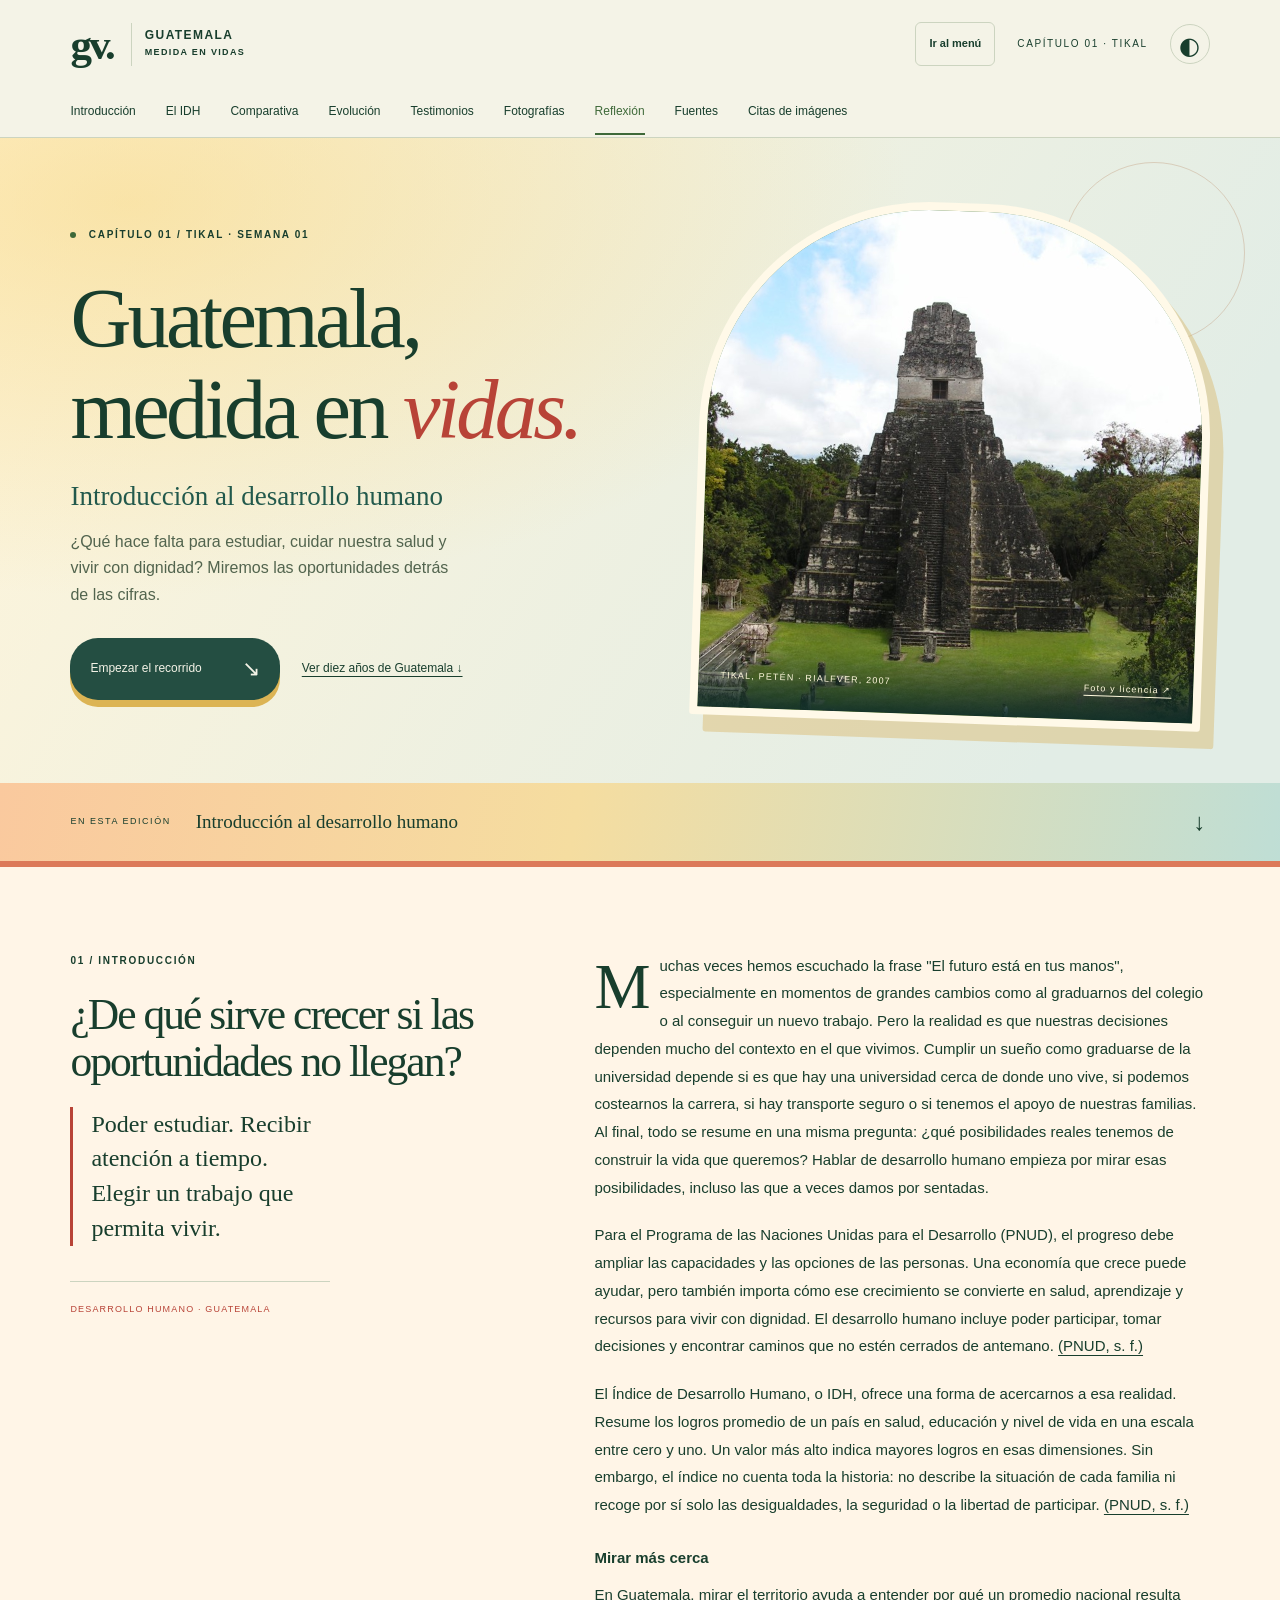
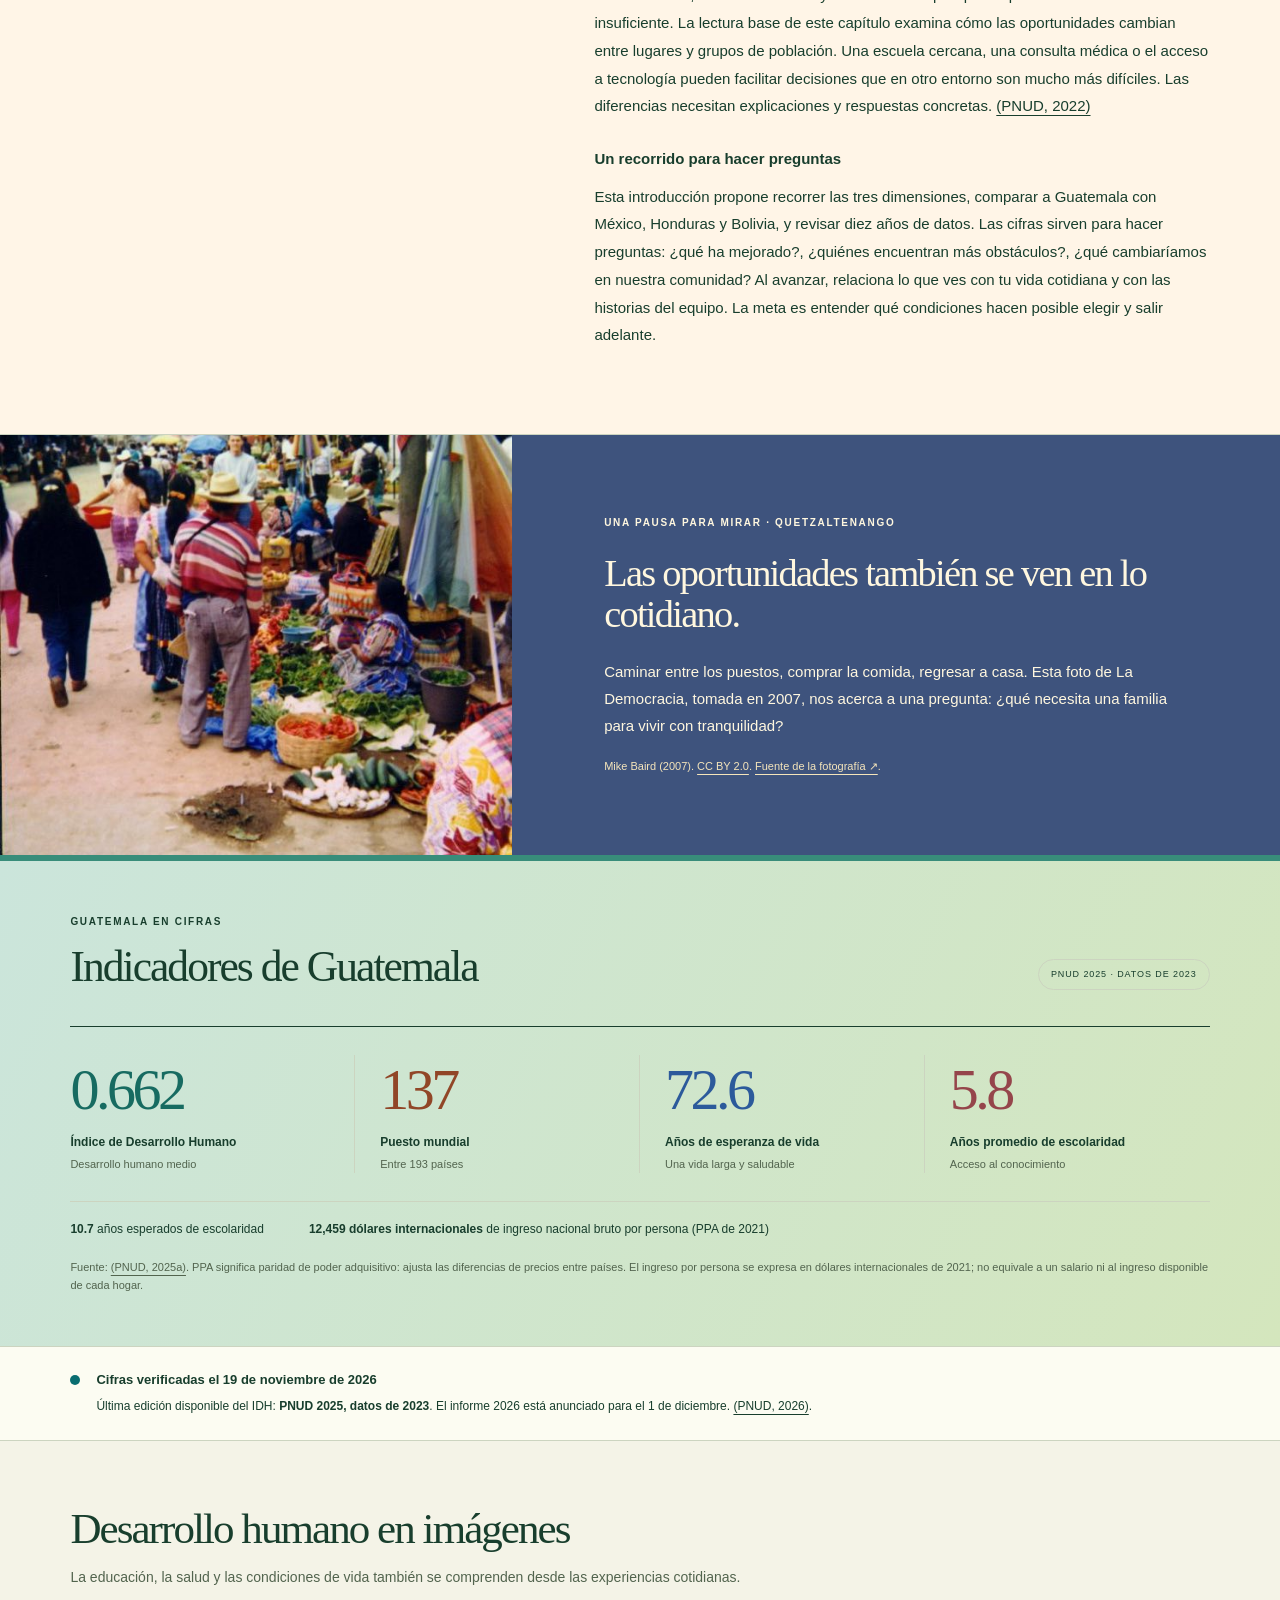
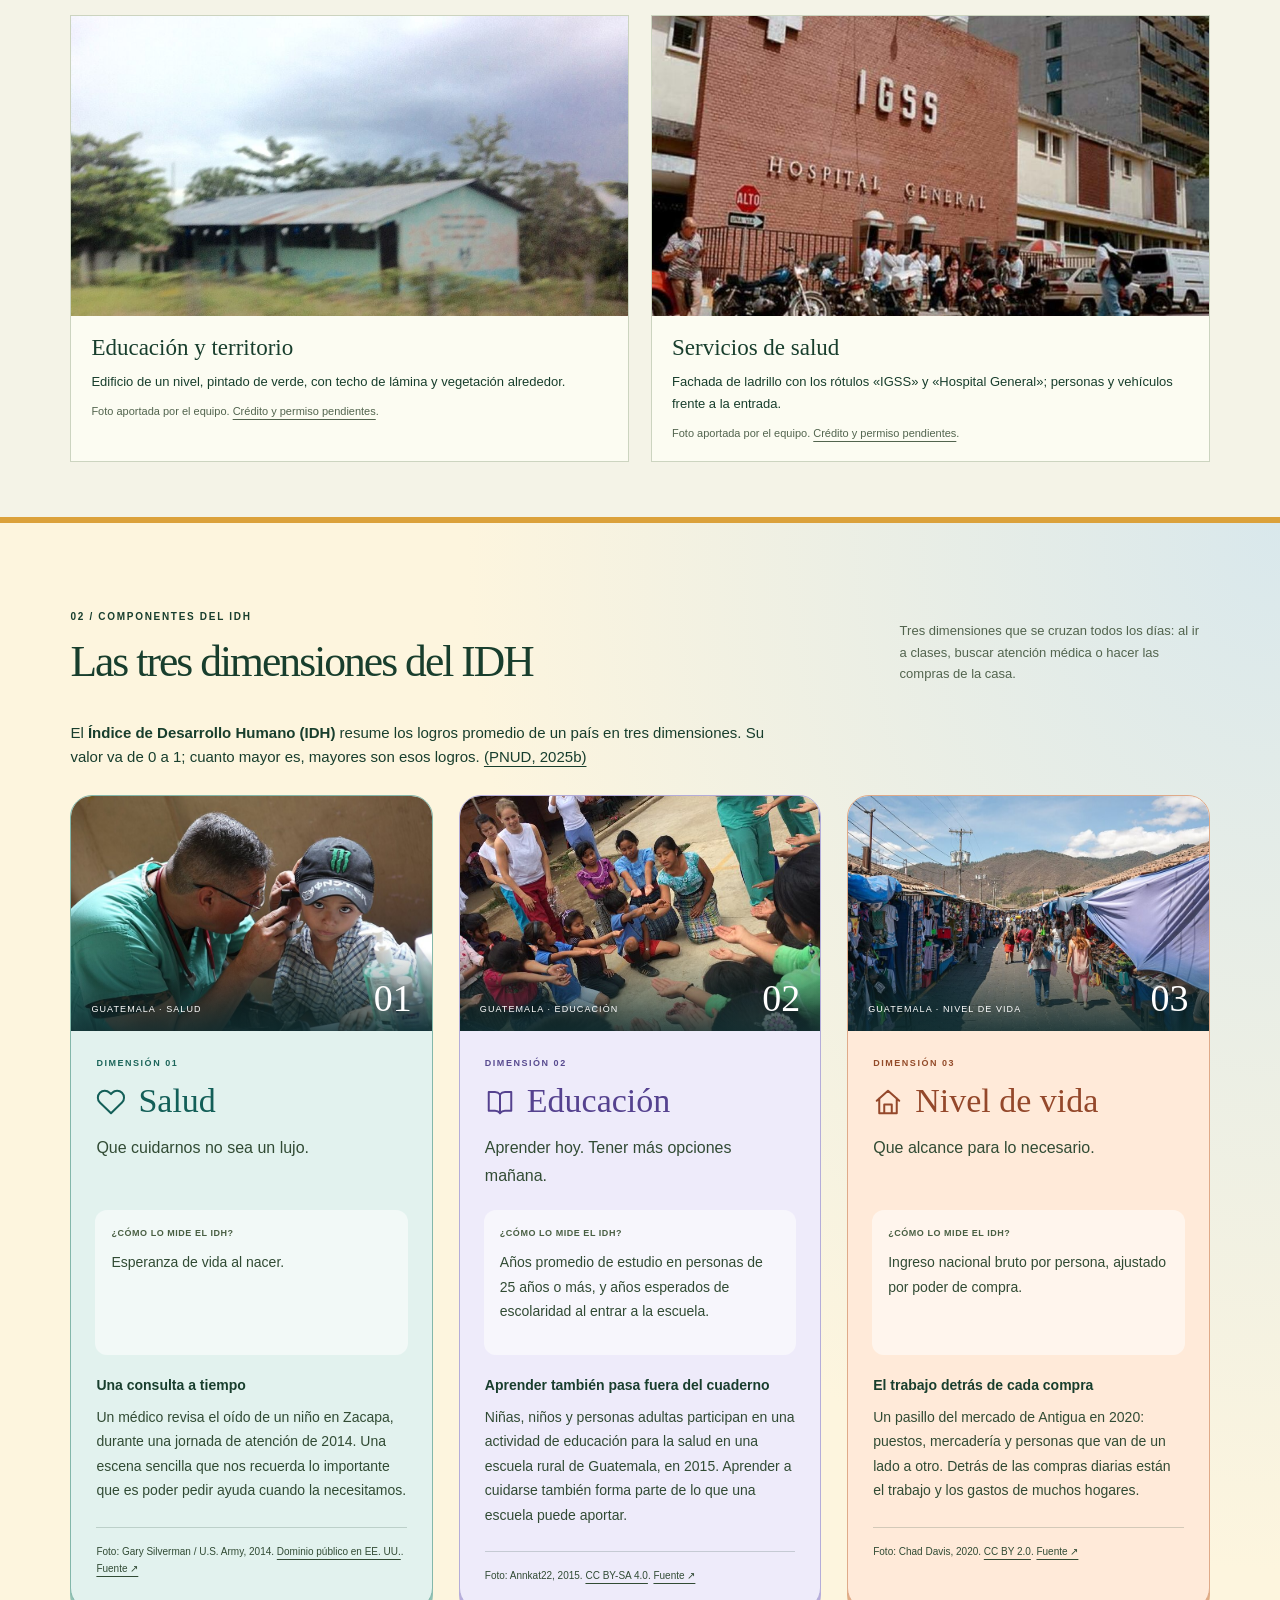
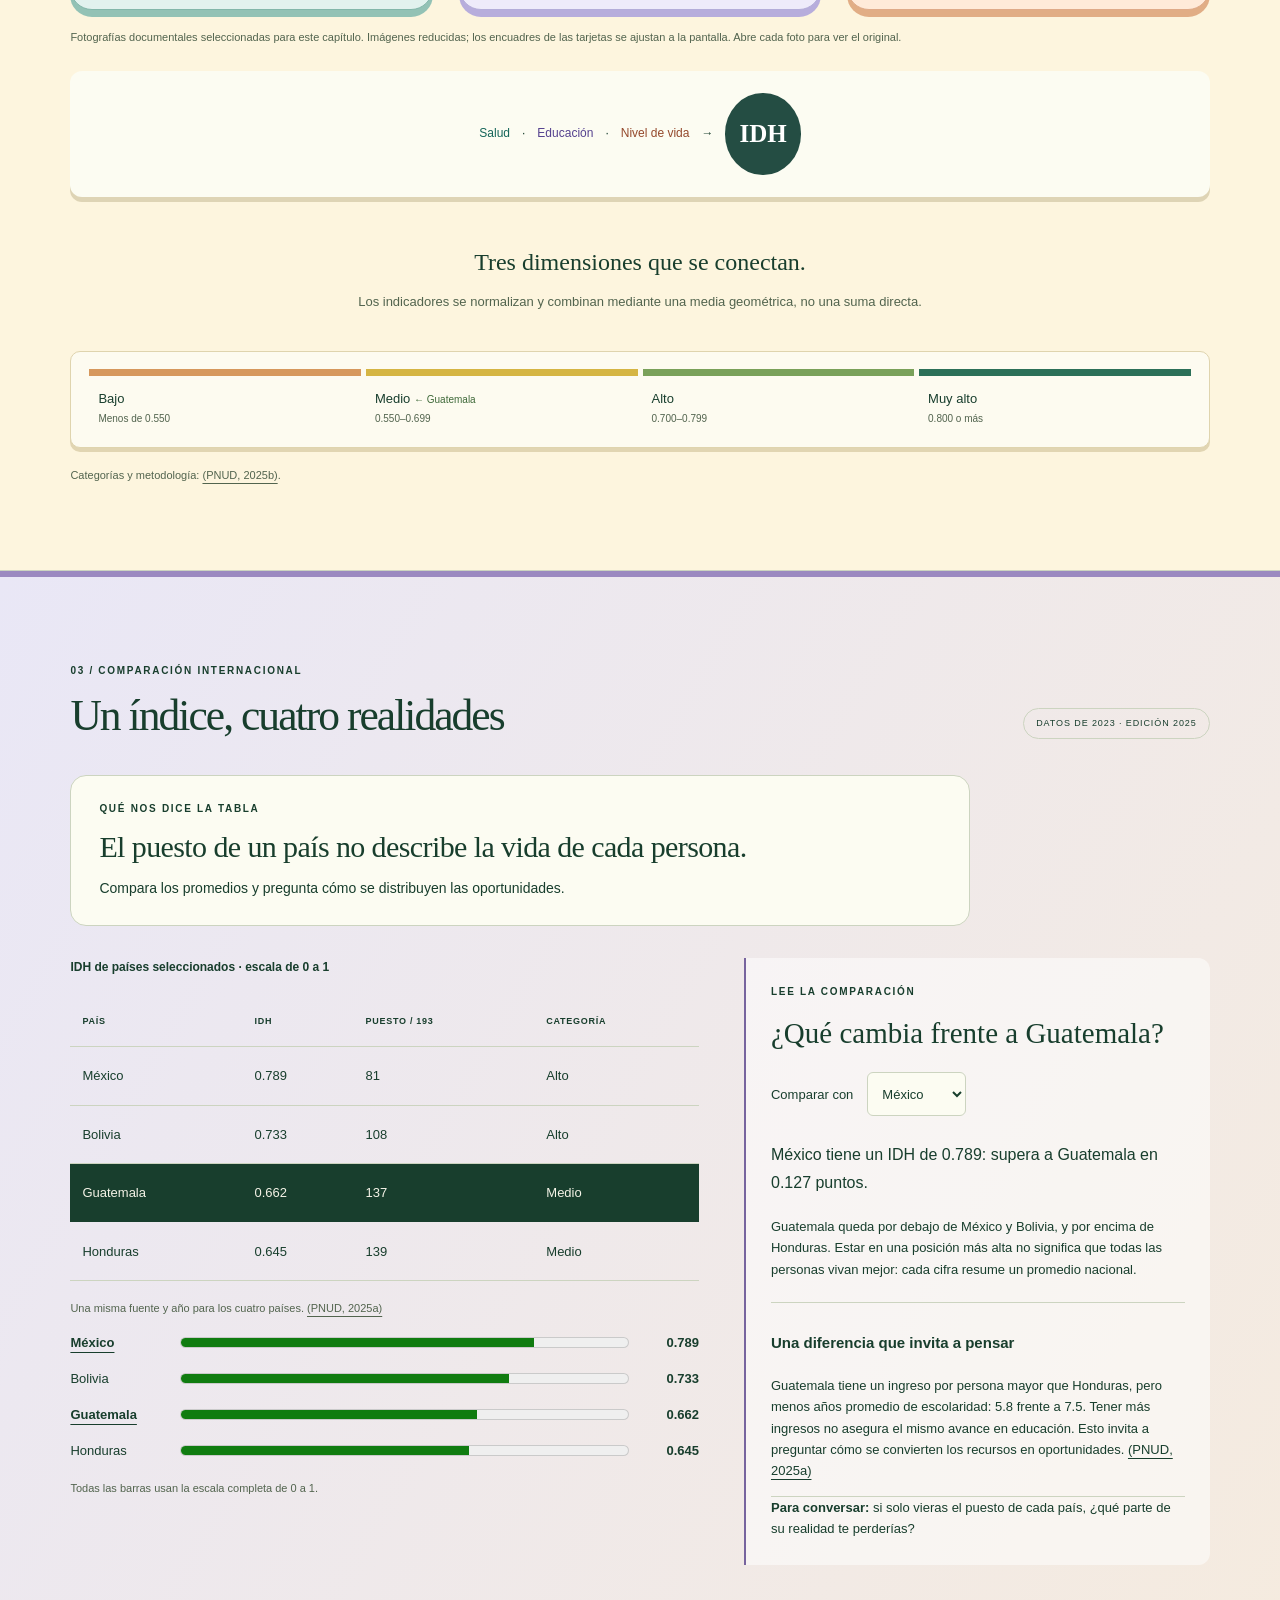
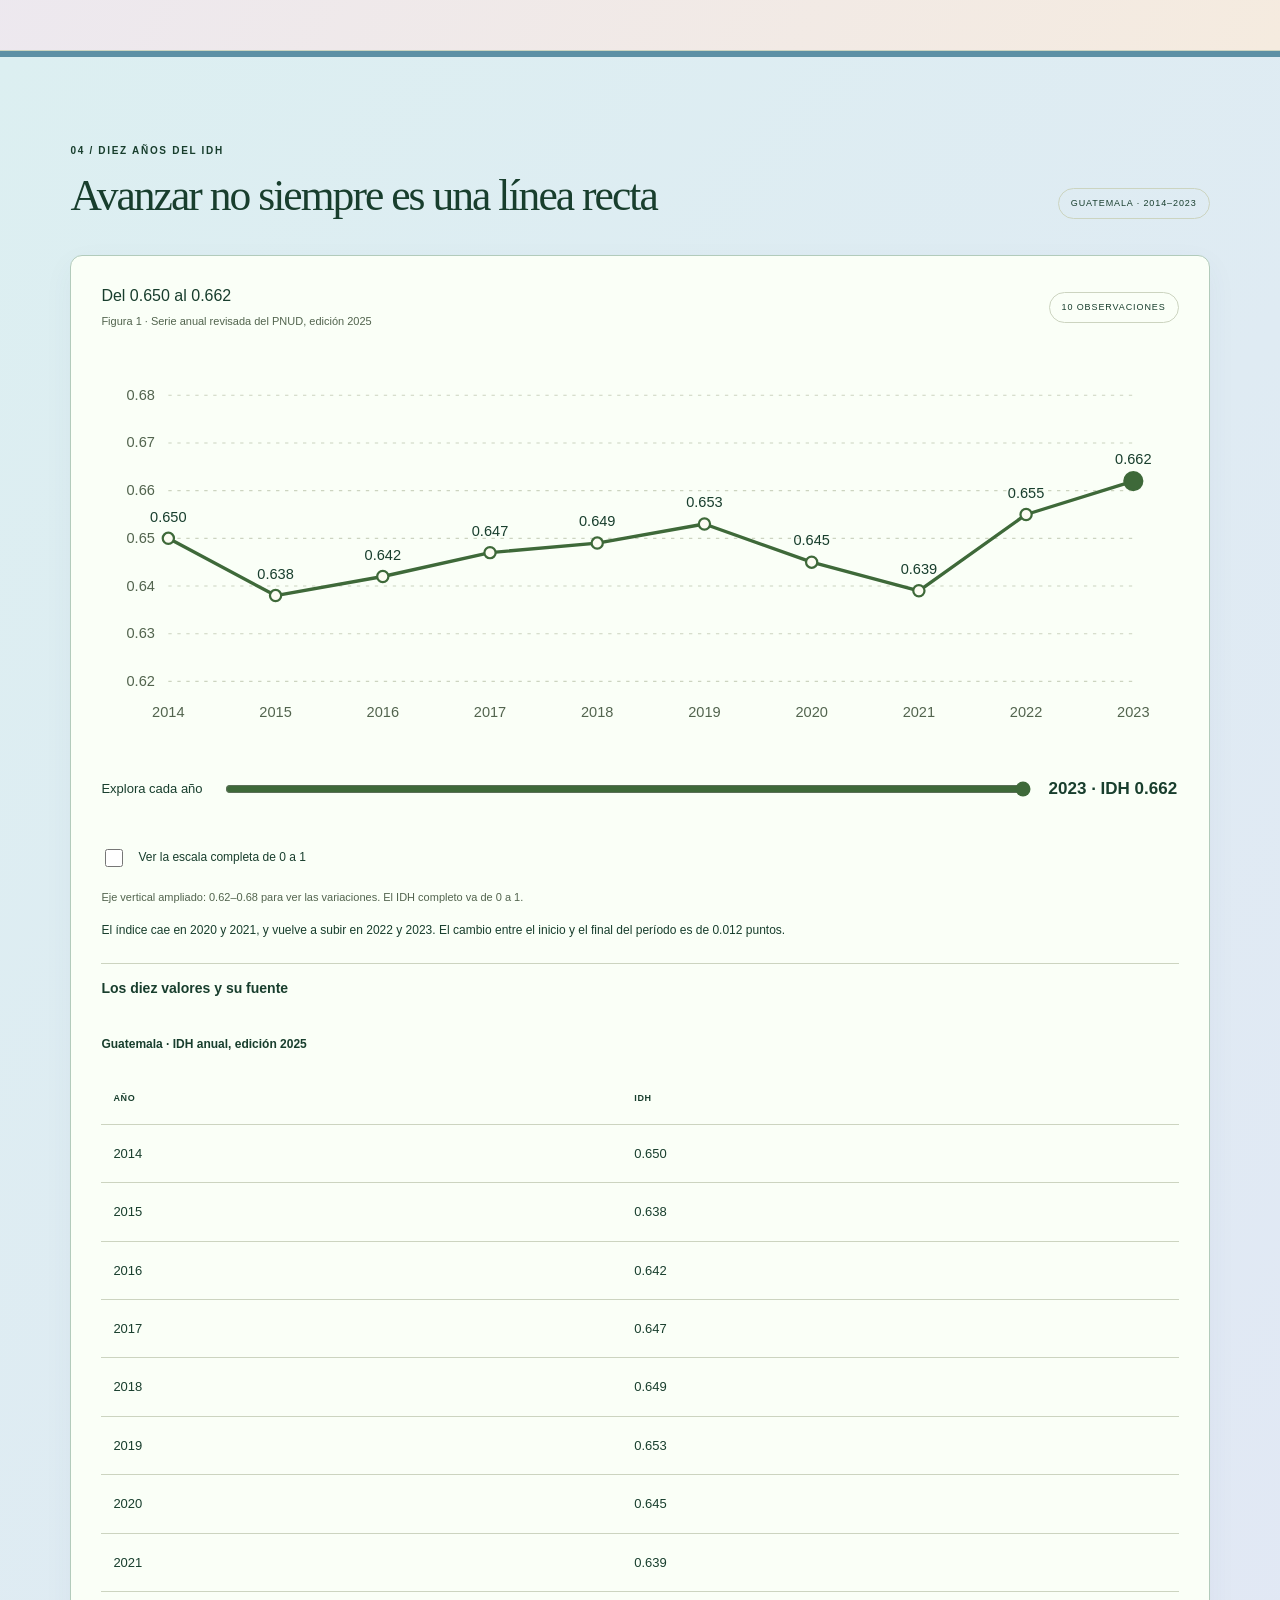
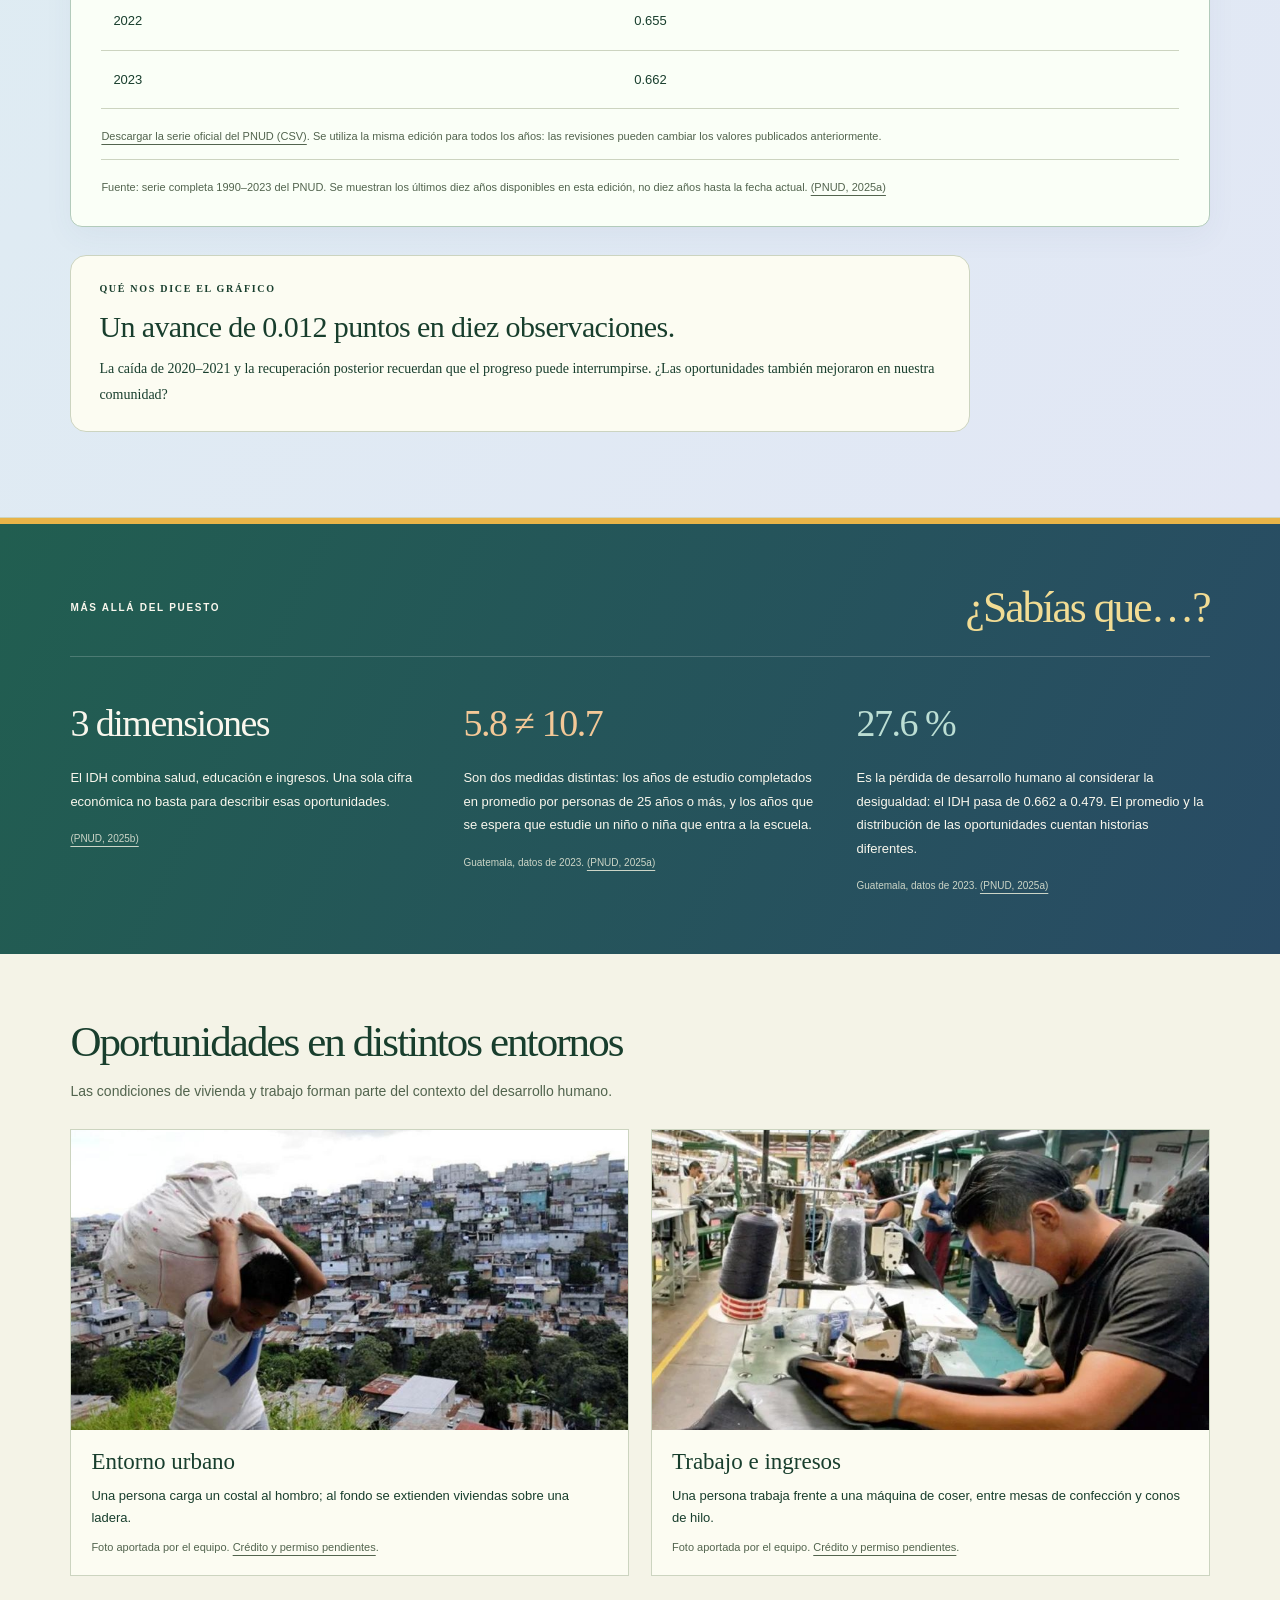
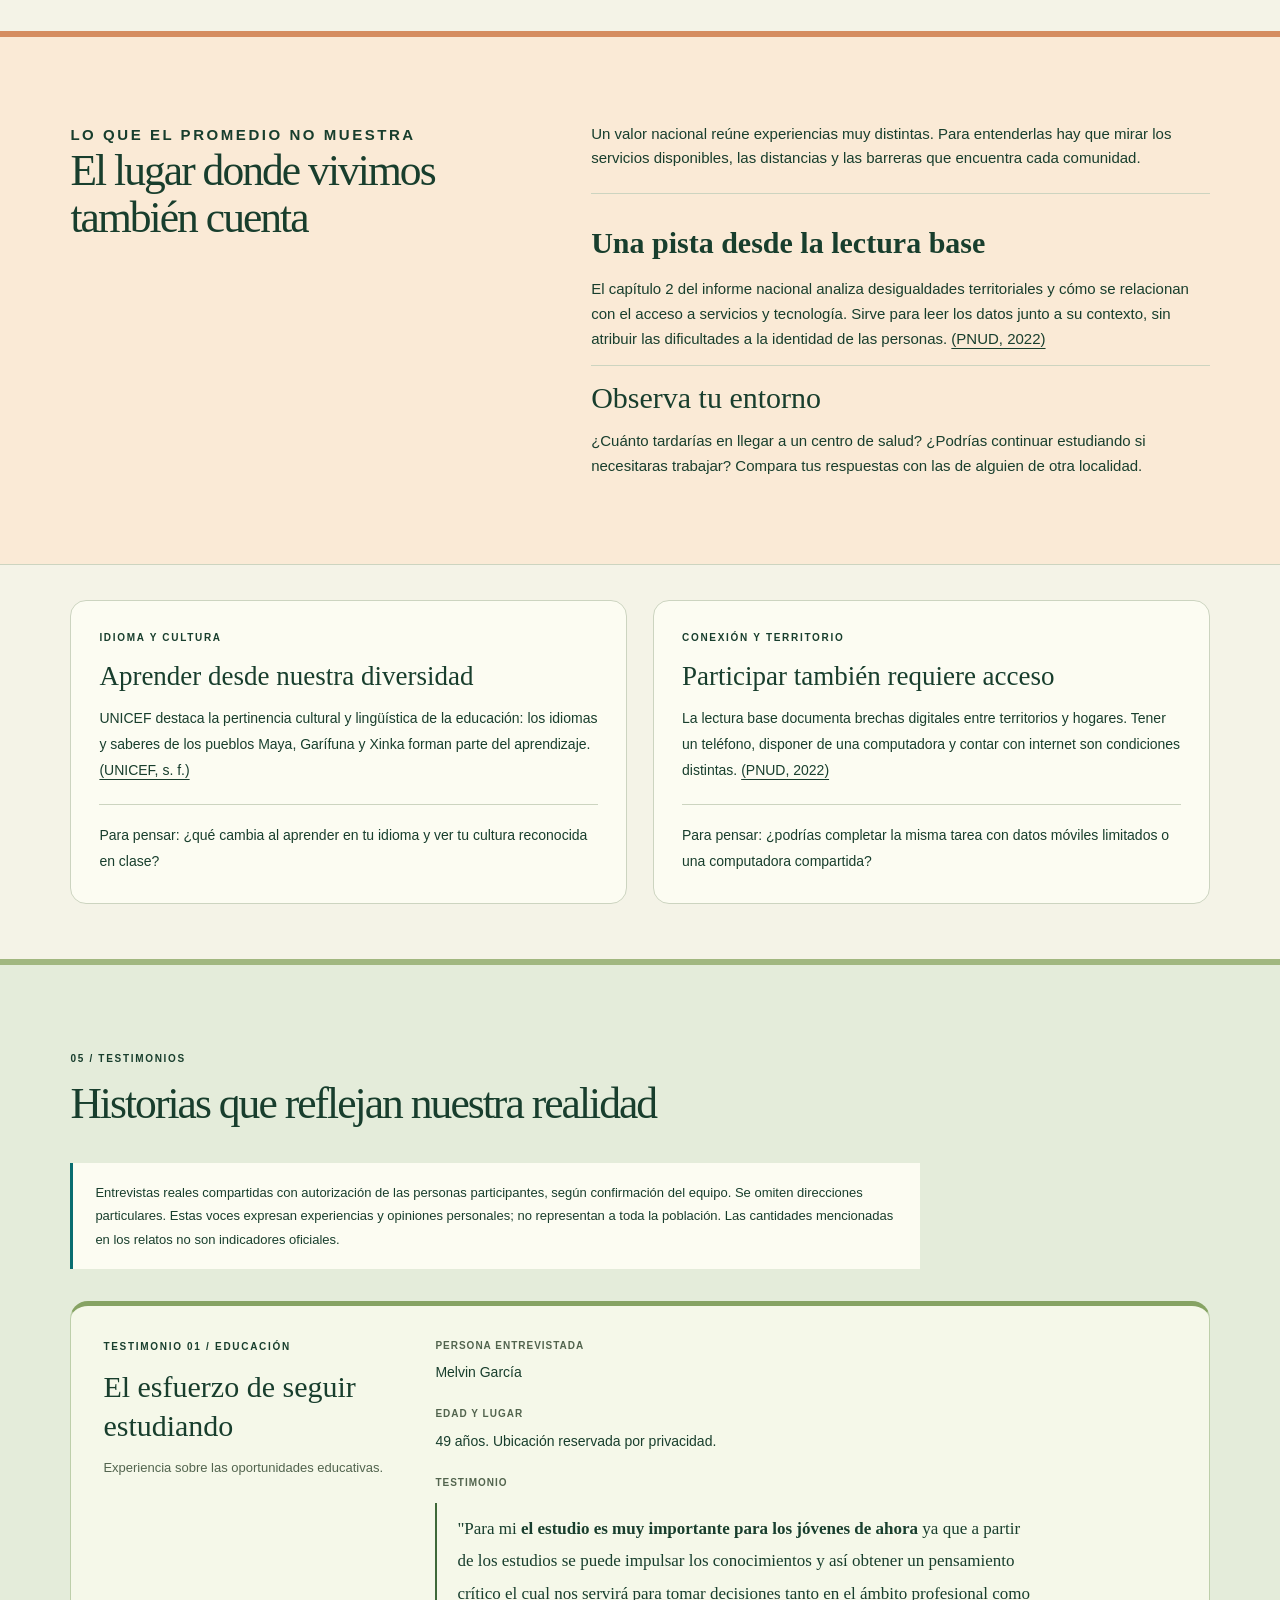
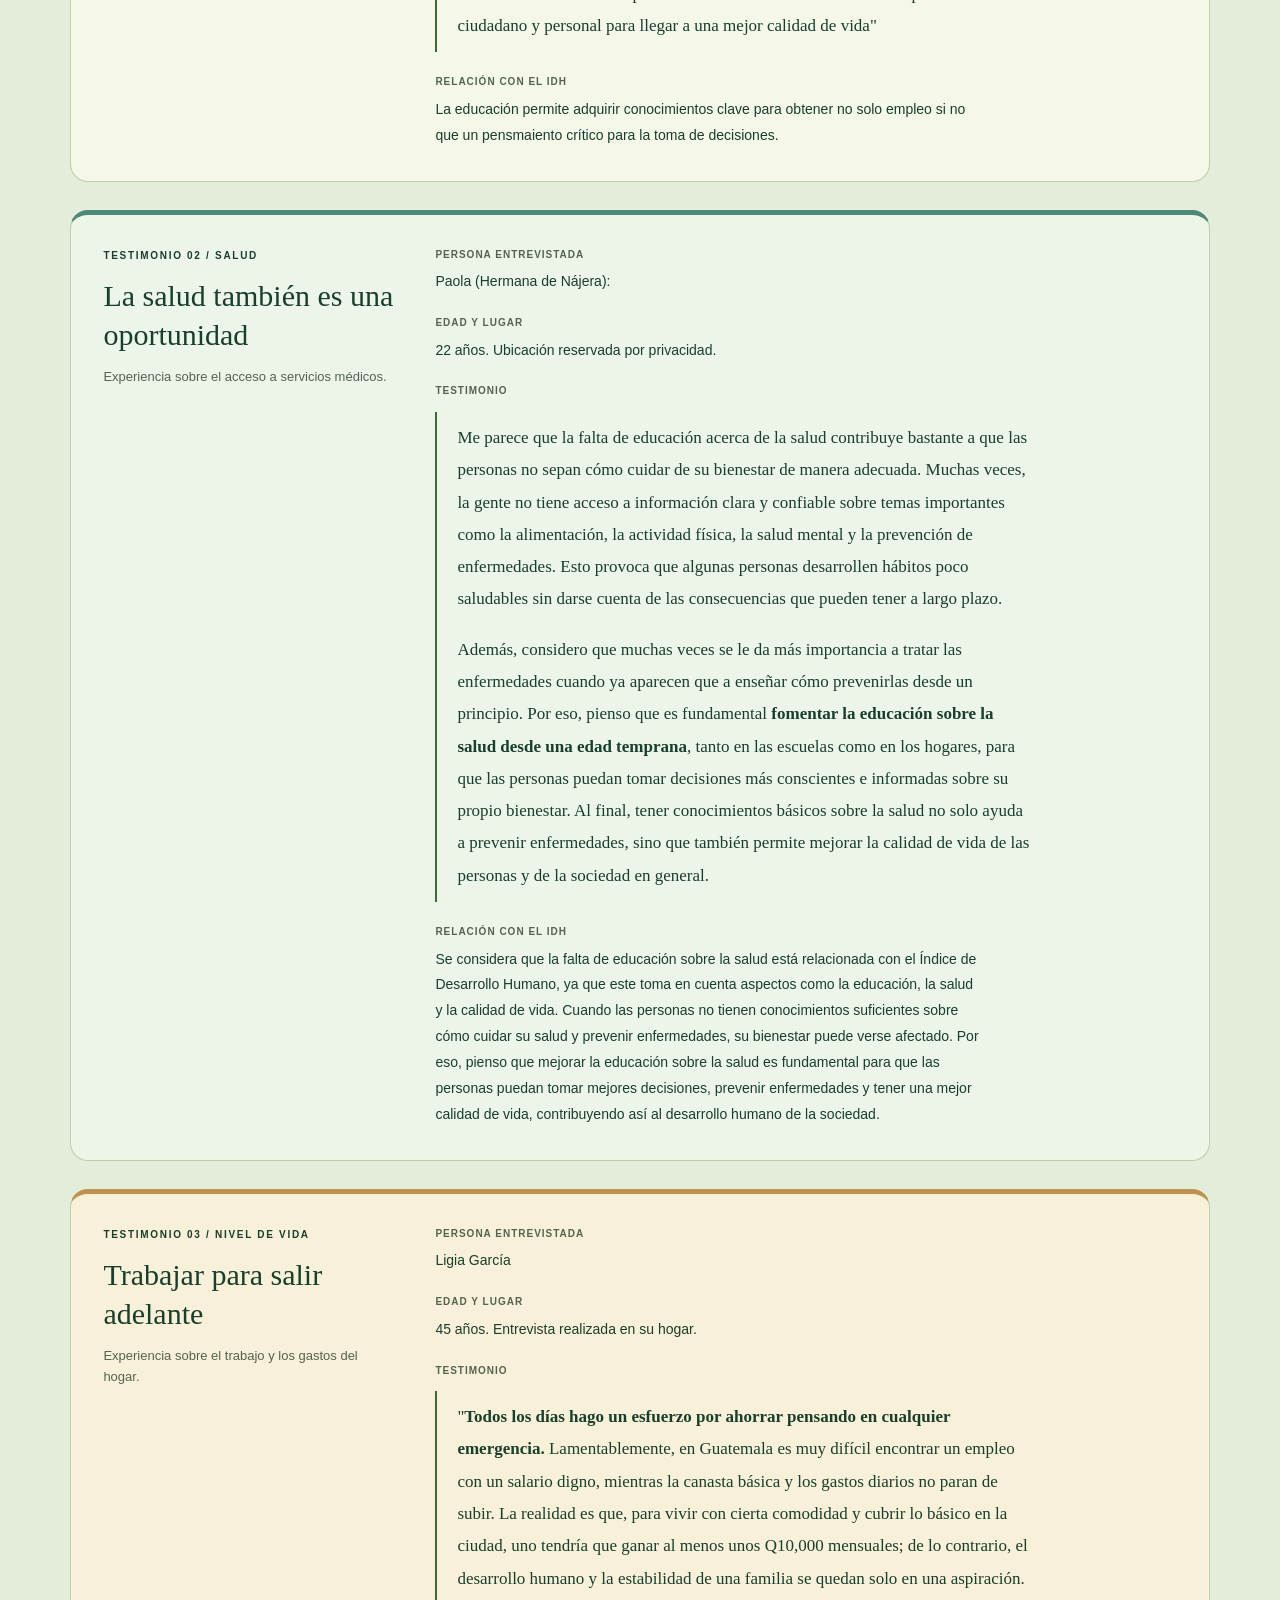
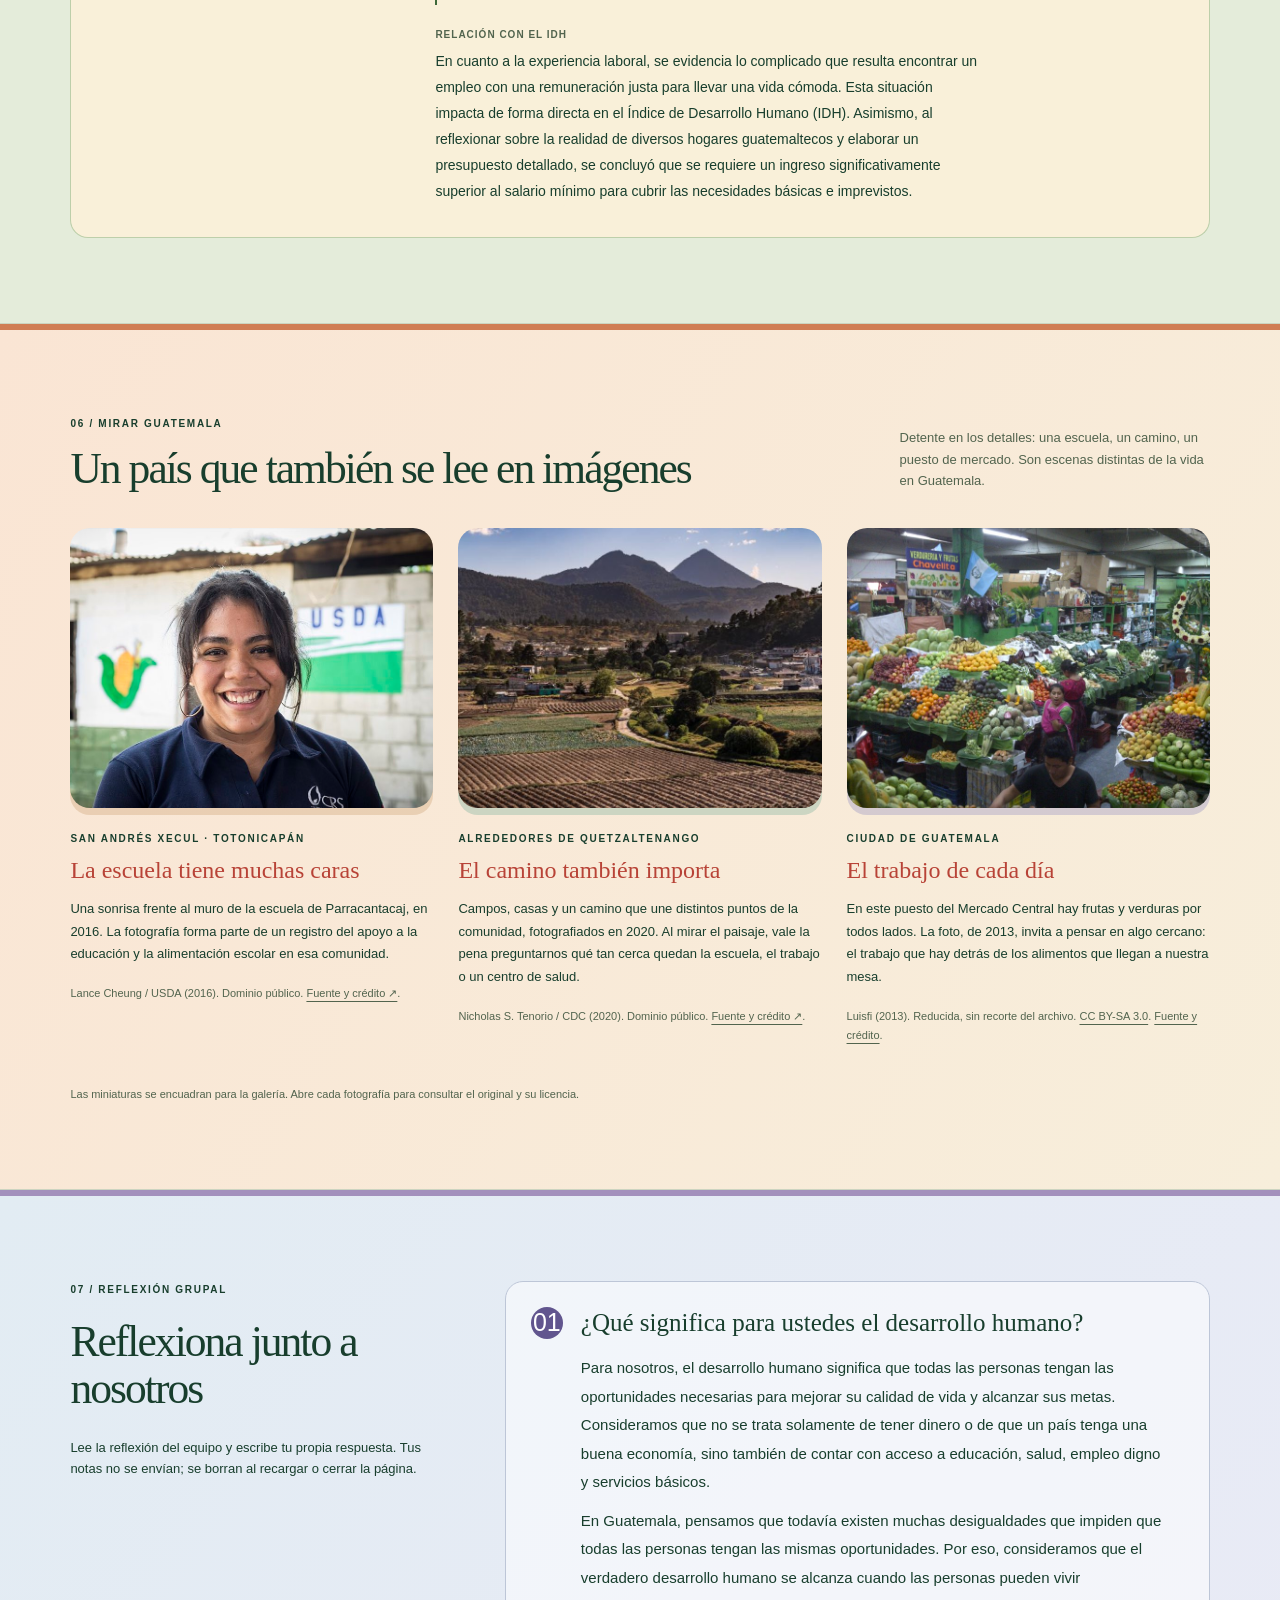
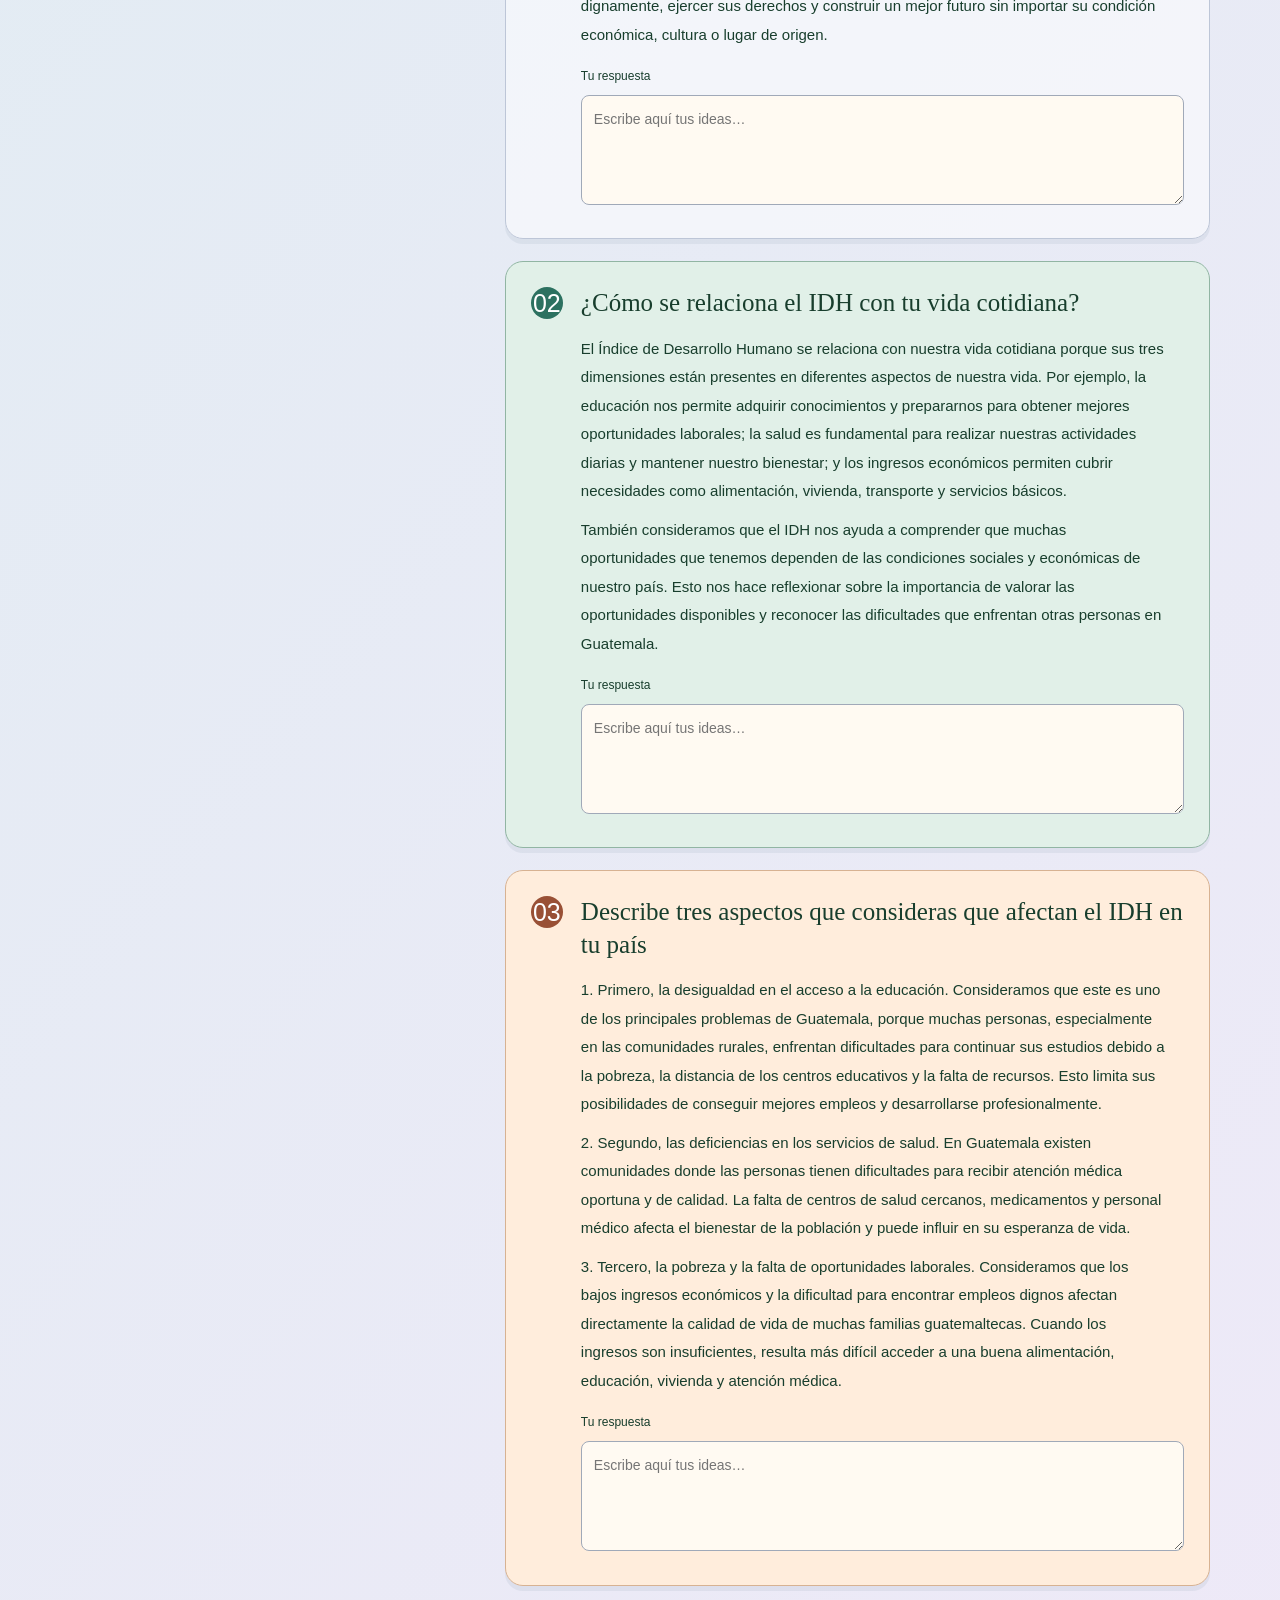
==== index.html @ 6ddd5616 "Integrar revista y mejorar introducción, navegación y créditos" ====
<!DOCTYPE html>

<html lang="es"><head><meta charset="utf-8"/><meta content="width=device-width, initial-scale=1" name="viewport"/><meta content="Guatemala, medida en vidas. Una revista sobre desarrollo humano, oportunidades y las realidades que hay detrás de los números." name="description"/><meta content="light dark" name="color-scheme"/><title>Guatemala, medida en vidas — Revista digital</title><link href="styles.css" rel="stylesheet"/><link href="tikal.css" rel="stylesheet"/><style>
/* Ajustes exclusivos del capítulo 1; los testimonios conservan su contenido. */
.hero-caption{font-size:16px;max-width:390px}.hero-links{display:flex;align-items:center;gap:22px;flex-wrap:wrap}.hero-links>a:last-child{margin-top:30px;font-size:12px}.intro-pull{font-family:Georgia,serif;font-size:24px!important;line-height:1.45;color:var(--ink)!important}.intro .body-copy .expanded-content p:first-child:first-letter{float:none;font:inherit;margin:0}.intro .body-copy .expanded-content{font-size:15px}.intro .body-copy .expanded-content p{margin-top:20px}.dimension-example{padding:18px 25px 0;margin-top:20px}.dimension-example .expanded-heading{font-weight:bold;font-size:13px}.dimension-example p{margin-top:14px}.idh-definition{max-width:700px;margin-bottom:25px;font-size:15px}.mini-route{display:flex;gap:12px;align-items:center;justify-content:center;padding:22px;border:1px solid var(--line);border-radius:12px;background:var(--card);flex-wrap:wrap}.mini-route span{font-size:12px}.mini-route strong{font-family:Georgia,serif;font-size:25px}.compare-control{display:flex;gap:14px;align-items:center;flex-wrap:wrap;margin-bottom:25px;font-size:13px}.compare-control select{font:inherit;color:var(--ink);background:var(--card);border:1px solid var(--line);border-radius:6px;padding:10px;min-height:44px}.country-bars{margin-bottom:25px}.country-bar{display:grid;grid-template-columns:95px 1fr 55px;gap:15px;align-items:center;margin:14px 0;font-size:13px}.country-bar meter{width:100%;height:22px;accent-color:var(--orange)}.country-bar strong{text-align:right}.country-bar[data-selected=true]{font-weight:bold}.country-bar[data-selected=true] span{text-decoration:underline;text-underline-offset:5px}.compare-result{font-size:16px!important;line-height:1.7}.chart-scroll{overflow-x:auto;padding-bottom:10px}#chart{min-width:640px}#chart svg text{font-family:Arial,sans-serif}.year-control{display:grid;grid-template-columns:auto 1fr auto;gap:20px;align-items:center;padding:18px 0;font-size:13px}.year-control input{width:100%;accent-color:var(--orange);min-height:44px}.year-control output{font-size:17px;font-weight:bold;min-width:130px}.chart-controls{display:flex;gap:12px;align-items:center;font-size:12px;margin-top:15px}.chart-controls input{width:18px;height:18px;accent-color:var(--orange)}.photo-grid-intro{display:grid;grid-template-columns:repeat(3,minmax(0,1fr));gap:25px}.photo-grid-intro img{width:100%;height:280px;object-fit:cover;border-radius:120px 120px 8px 8px;display:block;background:var(--soft)}.photo-grid-intro a.image-link{display:block}.photo-grid-intro figcaption h3{font-size:24px;margin:8px 0 12px}.photo-grid-intro figcaption p{font-size:13px;line-height:1.75}.photo-grid-intro figcaption .source{font-size:11px}.territory-note{display:grid;grid-template-columns:1fr 1.3fr;gap:45px}.territory-note p{font-size:15px}.territory-note h3{font-family:Georgia,serif;font-size:30px;margin:12px 0}.territory-number{font-family:Georgia,serif;font-size:62px;line-height:1.2;display:block;margin-top:20px}.reflection .question>div{min-width:0;width:100%}.reflection .question p{font-size:14px}.reflection .question .expanded-content{margin-top:0}.reflection .question label{display:block;font-size:12px;margin:18px 0 8px}.reflection textarea{width:100%;min-height:110px;resize:vertical;border:1px solid var(--muted);border-radius:8px;padding:12px;background:var(--card);color:var(--ink);font:inherit;font-size:14px}.reflection .reading p{max-width:850px}.print-notes{border:1px solid var(--ink);background:var(--card);padding:12px 18px;border-radius:6px;font-size:13px}.reflection-note{font-size:12px;margin-top:15px}.sources .expanded-content{max-width:900px}.sources li:target{outline:2px solid var(--orange);outline-offset:8px}input:focus-visible,select:focus-visible,textarea:focus-visible{outline:3px solid var(--orange);outline-offset:4px}.data-foot .expanded-content{margin:0}.editorial-note{font-size:12px;color:var(--muted);max-width:700px}.sources ul{list-style:none;padding:0}.photo-grid-intro a:hover img{filter:brightness(1.06)}
@media(max-width:1000px){.photo-grid-intro{grid-template-columns:1fr 1fr}.photo-grid-intro figure:last-child{grid-column:1/-1;max-width:600px}.territory-note{gap:25px}}
@media(max-width:700px){.hero-caption{font-size:15px}.intro-pull{font-size:22px!important}.photo-grid-intro{grid-template-columns:1fr}.photo-grid-intro figure:last-child{grid-column:auto}.photo-grid-intro img{height:280px}.territory-note{grid-template-columns:1fr}.year-control{grid-template-columns:1fr auto;gap:5px 15px}.year-control input{grid-column:1/-1;grid-row:2}.year-control output{font-size:15px;text-align:right}.mini-route{padding:16px;gap:8px}.mini-route strong{font-size:22px}.hero-links{gap:14px}.country-bar{grid-template-columns:80px 1fr 45px;gap:10px}.chart-controls{align-items:start}.chart-controls input{flex-shrink:0}}
@media print{.year-control,.chart-controls,.compare-control,.print-notes{display:none}.photo-grid-intro img{height:180px}.photo-grid-intro{grid-template-columns:repeat(3,1fr)}.reflection textarea{min-height:140px}.reflection .expanded-content>div{display:block}.hero{padding:20px 0}.tikal-hero{height:250px;min-height:0}}

/* Color y fotografía exclusivos del capítulo 1. */
:root{--coral:#b84337;--turquoise:#096d70;--blue:#40579c;--gold:#d89c27;--lavender:#e8e5f8}
.hero{position:relative;background:radial-gradient(ellipse at 10% 10%,#f7d57b88,transparent 48%),linear-gradient(120deg,#fff5da,#e2ede6 85%);isolation:isolate}.hero:before{content:"";position:absolute;inset:24px 35px auto auto;width:180px;height:180px;border:1px solid #ad683e40;border-radius:50%;z-index:-1}.hero h1 em{color:var(--coral)}.hero .hero-deck{color:#22594c}.hero .button{background:#244e42;border-radius:28px;box-shadow:0 7px 0 #dcb454;transition:transform .25s,box-shadow .25s}.hero .button:hover{transform:translateY(-3px);box-shadow:0 10px 0 #dcb454}.tikal-hero{height:520px;min-height:350px;transform:rotate(2deg);border:8px solid #fff9e8;box-shadow:14px 17px 0 #d8b05b66;transition:transform .5s}.tikal-hero:hover{transform:rotate(0deg)}.tikal-hero img{object-position:50% 50%}.tikal-hero figcaption{font-size:9px;align-items:end}.tikal-hero figcaption a{white-space:nowrap}.issue-strip{background:linear-gradient(100deg,#fac99e,#f5dda0 45%,#bfded5);border:0}.intro{background:#fff5e7;border-top-color:#dc7959}.section-side h2{max-width:430px}.side-tag{color:var(--coral)}.intro-pull{border-left:3px solid var(--coral);padding-left:18px}.data-section{background:linear-gradient(115deg,#cbe5db,#d4e6bd);border-top-color:#388d7a}.stats article:nth-child(1) strong{color:#176b61}.stats article:nth-child(2) strong{color:#914627}.stats article:nth-child(3) strong{color:#2c5a9b}.stats article:nth-child(4) strong{color:#95454b}
.everyday-photo{display:grid;grid-template-columns:.8fr 1.2fr;margin:0 auto;max-width:1600px;background:#3e537d;color:#fff7df;overflow:hidden}.everyday-photo-image{height:420px;overflow:hidden}.everyday-photo img{width:100%;height:100%;object-fit:cover;object-position:50% 55%;display:block;transition:transform .8s}.everyday-photo:hover img{transform:scale(1.035)}.everyday-photo figcaption{padding:55px 12%;align-self:center}.everyday-photo h2{font-size:clamp(28px,3vw,42px);margin:22px 0}.everyday-photo p{font-size:15px;line-height:1.8}.everyday-photo .source{color:#f5e5bb;font-size:11px}
#dimensiones{background:radial-gradient(ellipse at top right,#d9e8ec,transparent 45%),#fdf5de;border-top-color:#dba13b}.dimensions.photo-dimensions{gap:26px;align-items:stretch}.photo-dimensions article{position:relative;border-radius:22px;background:#e2f2ee;border-color:#83b7aa;box-shadow:0 7px 0 #93c2b5;transition:transform .3s,box-shadow .3s;display:flex;flex-direction:column;padding:0 0 25px}.photo-dimensions article:nth-child(2){background:#eeebfa;border-color:#b4add9;box-shadow:0 7px 0 #b7addc}.photo-dimensions article:nth-child(3){background:#ffead9;border-color:#dfaa89;box-shadow:0 7px 0 #e1ad85}.photo-dimensions article:hover,.photo-dimensions article:focus-within{transform:translateY(-7px);box-shadow:0 14px 25px #183e2d20}.dimension-photo{position:relative;margin:0 0 25px;overflow:hidden;border-radius:20px 20px 0 0}.dimension-photo img{display:block;width:100%;height:235px;object-fit:cover;transition:transform .65s}.dimension-photo a:hover img{transform:scale(1.045)}.dimension-photo figcaption{position:absolute;bottom:0;left:0;right:0;display:flex;justify-content:space-between;align-items:end;padding:28px 20px 14px;background:linear-gradient(transparent,#102e31d9);color:white;pointer-events:none}.photo-place{font-size:9px;letter-spacing:.12em}.dimension-number{font-family:Georgia,serif;font-size:38px;line-height:1}.photo-dimensions .dimension-educacion .dimension-photo img{object-position:50% 38%}.photo-dimensions article>.eyebrow{color:#1c655a}.photo-dimensions article:nth-child(2)>.eyebrow{color:#574a8f}.photo-dimensions article:nth-child(3)>.eyebrow{color:#934b29}.photo-dimensions article h3{margin-top:8px;color:#135f58}.photo-dimensions article:nth-child(2) h3{color:#55428f}.photo-dimensions article:nth-child(3) h3{color:#94482b}.photo-dimensions article p{font-size:14px;line-height:1.75}.photo-dimensions article .dimension-deck{font-size:16px;min-height:56px}.photo-dimensions article>div.dimension-measure{margin:20px 24px 0;padding:16px;border:0;border-radius:12px;background:#ffffff8c;min-height:145px}.photo-dimensions article>div.dimension-story{margin:20px 25px 0;padding:0;border:0;min-height:0}.dimension-story h4{font-size:14px;font-weight:bold;line-height:1.5;margin:0 0 9px}.photo-dimensions article .dimension-credit{font-size:10px;line-height:1.7;margin:24px 25px 0;padding-top:15px;border-top:1px solid #183e2d30}.mini-route{margin-top:25px;border:0;box-shadow:0 5px 0 #ded4b5}.mini-route span:nth-child(1){color:#146559}.mini-route span:nth-child(3){color:#55428f}.mini-route span:nth-child(5){color:#94482b}.mini-route strong{color:#fff;background:#244d43;border-radius:50%;padding:20px 14px}.scale{box-shadow:0 4px 0 #e1d5b2}
#comparativa{background:linear-gradient(120deg,#e9e7f6,#f5ebdf);border-top-color:#9b89c0}.comparison-note{background:#ffffff87;border-left-color:#77649e}.country-bar:nth-child(1) meter{accent-color:#556bb1}.country-bar:nth-child(2) meter{accent-color:#b66643}.country-bar:nth-child(3) meter{accent-color:#1a786d}.country-bar:nth-child(4) meter{accent-color:#9c687f}#evolucion{background:linear-gradient(130deg,#dceff1,#e2e7f5);border-top-color:#5d90a5}.chart-card{box-shadow:0 10px 30px #3253750d}.did-you-know{background:linear-gradient(115deg,#215e50,#294b65);border-top-color:#e8b448}.facts article:nth-child(2) b{color:#f3c897}.facts article:nth-child(3) b{color:#bcded4}#territorio{background:#faead6;border-top-color:#d58d60}#fotografias{background:linear-gradient(120deg,#fae5d4,#f7eedb);border-top-color:#d07d54}.photo-grid-intro img{border-radius:20px;box-shadow:0 7px 0 #d3ab8066;transition:transform .45s,box-shadow .45s}.photo-grid-intro a:hover img{transform:translateY(-5px);box-shadow:0 12px 0 #d3ab8066}.photo-grid-intro figure:nth-child(2) img{box-shadow:0 7px 0 #8ab7a266}.photo-grid-intro figure:nth-child(3) img{box-shadow:0 7px 0 #9e99c466}.photo-grid-intro h3{color:var(--coral)}
.reflection{background:linear-gradient(130deg,#e2ecf3,#efe9f8);border-top-color:#a390bc}.reflection .question{padding:25px;background:#ffffff80;border:1px solid #bdc6d7;border-radius:18px;margin-bottom:22px;box-shadow:0 5px 0 #bdc5d44d}.reflection .question:nth-child(2){background:#e1f0e8;border-color:#91b5a3}.reflection .question:nth-child(3){background:#ffeddc;border-color:#d7b292}.reflection .q-num{display:inline-flex;align-items:center;justify-content:center;flex-shrink:0;border-radius:50%;background:#61558e;color:white;width:32px;height:32px;line-height:1}.reflection .question:nth-child(2) .q-num{background:#2c7160}.reflection .question:nth-child(3) .q-num{background:#995035}.team-reflection p{line-height:1.85}.reflection textarea{background:#fffaf2;border-color:#a0a9b8}.reading{background:#fffbef;border-color:#d9bb79}.reflection .question h3{font-size:25px}.sources{background:#fff5e2;border-top-color:#d6ad5b}.sources .expanded-heading{font-weight:bold}.principles{background:linear-gradient(100deg,#c4decf,#e6dbb8)}.print-notes{transition:transform .25s,box-shadow .25s;background:#4c527e;color:#fff;border:0;box-shadow:0 5px 0 #b6afd0}.print-notes:hover{transform:translateY(-3px)}.progress{background:linear-gradient(90deg,#e5a23c,#ce6854,#648ea5)}
body.dark{--coral:#ffb297;--turquoise:#90d9cc;--blue:#b5c4ff;--gold:#f3d17a}body.dark .hero{background:radial-gradient(ellipse at top left,#76513955,transparent 45%),linear-gradient(120deg,#263d35,#252f46)}body.dark .hero h1 em{color:var(--coral)}body.dark .tikal-hero{border-color:#b5b594;box-shadow:14px 17px 0 #d8b05b33}body.dark .hero .hero-deck{color:#e4e8c8}body.dark .issue-strip{background:linear-gradient(100deg,#513a2d,#47462e,#284a40)}body.dark .intro{background:#35352a}body.dark .data-section{background:linear-gradient(115deg,#234c43,#39472f)}body.dark .stats article strong{color:#e0eabb}body.dark .stats article:nth-child(2) strong{color:#f4bd92}body.dark .stats article:nth-child(3) strong{color:#b3d1f5}body.dark .stats article:nth-child(4) strong{color:#f0bdc8}body.dark #dimensiones{background:radial-gradient(ellipse at top right,#344653,transparent 45%),#333426}body.dark .photo-dimensions article{background:#25443b;border-color:#5c9e8a;box-shadow:0 7px 0 #356655}body.dark .photo-dimensions article:nth-child(2){background:#35304d;border-color:#8574af;box-shadow:0 7px 0 #55456e}body.dark .photo-dimensions article:nth-child(3){background:#4b3528;border-color:#a17a57;box-shadow:0 7px 0 #705038}body.dark .photo-dimensions article h3,body.dark .photo-dimensions article>.eyebrow{color:#b4e8d8}body.dark .photo-dimensions article:nth-child(2) h3,body.dark .photo-dimensions article:nth-child(2)>.eyebrow{color:#dacafa}body.dark .photo-dimensions article:nth-child(3) h3,body.dark .photo-dimensions article:nth-child(3)>.eyebrow{color:#ffceaa}body.dark .photo-dimensions article p,body.dark .photo-dimensions article small,body.dark .dimension-story h4{color:#f0eedf}body.dark .photo-dimensions article>div.dimension-measure{background:#ffffff0d}body.dark .mini-route span{color:#e1e5d6}body.dark .mini-route{box-shadow:0 5px 0 #52573a}body.dark #comparativa{background:linear-gradient(120deg,#302e46,#3b342d)}body.dark .comparison-note{background:#ffffff08}body.dark #evolucion{background:linear-gradient(130deg,#213d3e,#29334b)}body.dark #territorio{background:#3d3429}body.dark #fotografias{background:linear-gradient(120deg,#3a3026,#383827)}body.dark .reflection{background:linear-gradient(130deg,#273645,#363046)}body.dark .reflection .question{background:#333b50;border-color:#737e9c}body.dark .reflection .question:nth-child(2){background:#264539;border-color:#698f7c}body.dark .reflection .question:nth-child(3){background:#4c3b2b;border-color:#a2805e}body.dark .reflection textarea{background:#182c27;color:#f5f0df}body.dark .reading{background:#3f3b29;border-color:#84784c}body.dark .sources{background:#343528}body.dark .principles{background:linear-gradient(100deg,#2a493e,#45432c)}
@media(prefers-reduced-motion:no-preference){.entered{animation:chapter-enter .65s ease-out both}@keyframes chapter-enter{from{transform:translateY(14px)}to{transform:translateY(0)}}}
@media(max-width:1000px){.tikal-hero{height:450px}.dimensions.photo-dimensions{gap:18px}.dimension-photo img{height:200px}.photo-dimensions article>div.dimension-measure{min-height:185px;margin-inline:18px}.photo-dimensions article>div.dimension-story{margin-inline:18px}.photo-dimensions article .dimension-credit{margin-inline:18px}.everyday-photo figcaption{padding:40px 9%}}
@media(max-width:700px){.tikal-hero{height:370px;margin:0 8px 12px}.everyday-photo{grid-template-columns:1fr}.everyday-photo-image{height:280px}.everyday-photo img{object-position:50% 50%}.everyday-photo figcaption{padding:30px 6%}.everyday-photo h2{font-size:31px}.dimensions.photo-dimensions{gap:28px}.dimension-photo img{height:auto;aspect-ratio:3/2}.photo-dimensions article>div.dimension-measure{min-height:0;margin-inline:24px}.photo-dimensions article>div.dimension-story{margin-inline:24px}.photo-dimensions article .dimension-credit{margin-inline:24px}.photo-dimensions article .dimension-deck{min-height:0}.reflection .question{padding:22px 18px;gap:12px}.reflection .question h3{font-size:23px}.photo-grid-intro img{height:260px}.tikal-hero figcaption{font-size:8px}.mini-route{gap:8px}.mini-route strong{padding:15px 10px}.hero:before{display:none}}
@media(prefers-reduced-motion:reduce){.tikal-hero,.photo-dimensions article,.photo-grid-intro a img,.hero .button,.everyday-photo img,.print-notes{transform:none!important;transition:none!important;animation:none!important}}
@media print{.hero,.intro,.data-section,#dimensiones,#comparativa,#evolucion,#territorio,#fotografias,.reflection,.sources,.everyday-photo{background:white!important;color:#183c34!important}.tikal-hero{transform:none;box-shadow:none}.everyday-photo{grid-template-columns:1fr 1fr}.everyday-photo-image{height:260px}.everyday-photo figcaption{padding:20px}.dimension-photo img{height:140px}.photo-dimensions article,.reflection .question{box-shadow:none!important;transform:none!important}.everyday-photo .source{color:#183c34}.team-reflection{display:block!important}.entered{animation:none!important}}

.menu-button{display:inline-flex;align-items:center;justify-content:center;min-height:44px;padding:11px 18px;border:1px solid currentColor;border-radius:6px;text-decoration:none;font-size:12px;font-weight:bold;line-height:1.4;text-align:center}.header-right .menu-button{min-height:44px;border-radius:6px}.menu-button:hover{background:var(--ink);color:var(--paper)}footer .menu-button:hover{background:#f0f2df;color:#173d2a}footer .authors a:hover{text-decoration-thickness:2px}
.expanded-content{border-block:1px solid var(--line);margin-top:22px;padding:14px 0;font-size:12px}.expanded-heading{font-family:inherit;font-size:14px;font-weight:bold;line-height:1.5;letter-spacing:normal;margin-bottom:16px}.expanded-content table{margin-top:20px}

/* Lectura, datos y accesibilidad del capítulo 1. */
.intro-subheading{font:700 15px/1.5 Arial,sans-serif;letter-spacing:0;margin:28px 0 12px;color:var(--ink)}
.data-update{display:flex;gap:16px;align-items:flex-start;padding:22px 5.5%;background:var(--card);border-block:1px solid var(--line);font-size:13px}.data-update p{font-size:12px;line-height:1.8;margin-top:5px;max-width:900px}.verification-dot{height:10px;width:10px;flex-shrink:0;margin-top:6px;border-radius:50%;background:var(--turquoise)}
.dimension-title{display:flex;align-items:center;gap:12px}.dimension-icon{width:30px;height:30px;flex-shrink:0}.photo-dimensions article .dimension-measure{display:flex;flex-direction:column;gap:10px}.photo-dimensions article .dimension-measure small{font-weight:bold;letter-spacing:.06em}.photo-dimensions article .dimension-measure p{margin:0}
.reading-takeaway{display:grid;gap:10px;border:1px solid var(--line);border-radius:16px;padding:24px 28px;background:var(--card);margin:0 0 32px;max-width:900px}.reading-takeaway strong{font:normal clamp(22px,2.4vw,30px)/1.3 Georgia,serif;letter-spacing:-.02em}.reading-takeaway>span:last-child{font-size:14px;line-height:1.8}.chart-reading.reading-takeaway{margin:28px 0 0}
.context-cards{display:grid;grid-template-columns:1fr 1fr;gap:26px;padding:35px 5.5% 55px;background:var(--paper)}.context-cards article{padding:28px;border:1px solid var(--line);border-radius:16px;background:var(--card)}.context-cards h3{font:normal 27px/1.2 Georgia,serif;margin:14px 0}.context-cards p{font-size:14px;line-height:1.85}.context-question{padding-top:18px;border-top:1px solid var(--line)}
.interview-note{font-size:13px;line-height:1.8;max-width:850px;padding:18px 22px;border-left:3px solid var(--turquoise);background:var(--card);margin-bottom:32px}#voces .voices{grid-template-columns:1fr;gap:28px}#voces .voice{display:grid;grid-template-columns:minmax(180px,.65fr) minmax(0,1.65fr);column-gap:40px;row-gap:12px;padding:32px;border-radius:18px}#voces .voice>.eyebrow,#voces .voice>h3,#voces .voice>p{grid-column:1}#voces .voice>h3{margin:0;font-size:30px}#voces .voice>p{font-size:13px}#voces .voice dl{grid-column:2;grid-row:1/5;display:block;margin:0;min-width:0}#voces .voice dt{font-size:10px;letter-spacing:.1em;text-transform:uppercase;font-weight:bold;color:var(--muted);margin-top:20px}#voces .voice dt:first-child{margin-top:0}#voces .voice dd{margin:6px 0 0;font-size:14px;line-height:1.85;max-width:70ch}#voces .voice .interview-quote{font:normal 17px/1.9 Georgia,serif;border-left:2px solid var(--orange);padding:10px 0 10px 20px;margin-block:12px 22px}
.reflection{grid-template-columns:minmax(0,.7fr) minmax(0,1.3fr);gap:32px 55px}.reflection>div:nth-child(3){grid-column:2}.reflection>.reading{grid-column:1/-1}.reflection .team-reflection p{font-size:15px;line-height:1.9;max-width:70ch}.reflection-heading>p:last-child{max-width:360px}.reflection .question .q-num{font-size:25px}.reflection .question{gap:18px}
.image-citations .credit-intro{max-width:850px;font-size:15px;line-height:1.8}.image-citations .verified-credits{display:grid;grid-template-columns:1fr 1fr;gap:15px 50px}.image-citations li{padding:9px 0;font-size:13px}.image-citations .pending-credits{padding:22px 22px 22px 42px;border:1px solid var(--line);border-radius:12px;background:var(--card)}.image-citations .image-credit-warning{font-size:13px;margin-top:22px}.image-citations p{font-size:14px;line-height:1.8}.sources a,.image-citations a{overflow-wrap:anywhere}
.table-wrap,.chart-scroll{max-width:100%;overscroll-behavior-inline:contain}.table-wrap:focus-visible,.chart-scroll:focus-visible{outline:3px solid var(--orange);outline-offset:4px}.photo-grid-intro figure,.dimension-card{min-width:0}.source-pill{white-space:normal}nav a{min-height:44px;display:inline-flex;align-items:center}body.dark .did-you-know a{color:inherit}body.dark .context-cards{background:var(--paper)}
@media(max-width:900px){#voces .voice{grid-template-columns:minmax(160px,.7fr) minmax(0,1.3fr);column-gap:25px}.reflection{grid-template-columns:1fr}.reflection>div:nth-child(3),.reflection>.reading{grid-column:1}.reflection-heading>p:last-child{max-width:650px}}
@media(max-width:700px){.context-cards{grid-template-columns:1fr;padding-block:25px 35px;gap:18px}.context-cards article{padding:22px}#voces .voice{display:block;padding:24px}#voces .voice>h3{font-size:28px;margin:15px 0}#voces .voice>p{margin-bottom:25px}#voces .voice dl{margin-top:24px}#voces .voice .interview-quote{font-size:17px;padding-left:15px}.reading-takeaway{padding:22px}.image-citations .verified-credits{grid-template-columns:1fr;gap:8px}.reflection .question{padding:22px 18px;gap:12px}.reflection .question h3{font-size:22px}.data-update{padding-block:20px}.year-control output{min-width:0}.print-notes{min-height:44px}.reading{padding:25px}.menu-button{white-space:normal}}
@media(prefers-reduced-motion:reduce){html{scroll-behavior:auto}*,*::before,*::after{animation:none!important;transition:none!important;scroll-behavior:auto!important}}
@media print{.data-update,.context-cards,.reading-takeaway,.image-citations{background:white!important;color:#183c34!important}#voces .voice{display:block;break-inside:auto}.interview-note{background:white}.image-citations .verified-credits{display:block}.context-cards{display:block}.context-cards article{margin-bottom:18px}.reading-takeaway{box-shadow:none}.reflection .team-reflection p{font-size:12px}}
#voces .interview-quote p{font:inherit;color:inherit}#voces .interview-quote p+p{margin-top:18px}.image-citations li:target{outline:2px solid var(--orange);outline-offset:6px}.context-cards{max-width:1600px;margin-inline:auto}
.comparison-note .expanded-heading{font:700 15px/1.5 Arial,sans-serif;letter-spacing:normal}.sources ol,.image-citations .verified-credits{list-style:none;padding-left:0}.sources li,.image-citations .verified-credits li{padding-left:1.5em;text-indent:-1.5em}
@media(max-width:400px){.brand{gap:7px;font-size:8px;letter-spacing:.02em}.brand small{font-size:7px;letter-spacing:.04em}.brand-mark{font-size:29px;padding-right:8px}.header-right{gap:6px}.header-right .menu-button{font-size:10px;padding-inline:7px}.topline{gap:8px}#menu span{margin-left:3px}}
</style><link href="fotografias-revista.css?v=1" rel="stylesheet"/>
<link href="citas-imagenes.css?v=1" rel="stylesheet"/>
<link rel="icon" type="image/svg+xml" href="assets/favicon.svg"/>
</head>
<body><a class="skip" href="#contenido">Saltar al contenido</a><div aria-hidden="true" class="progress"></div>
<header><div class="topline"><a class="brand" href="#inicio"><span aria-hidden="true" class="brand-mark">gv.</span><span>GUATEMALA<br/><small>MEDIDA EN VIDAS</small></span></a><div class="header-right"><a class="menu-return menu-button" href="menu.html">Ir al menú</a><span class="edition">CAPÍTULO 01 · TIKAL</span><button aria-label="Activar modo oscuro" id="theme" title="Cambiar tema">◐</button><button aria-controls="navigation" aria-expanded="false" id="menu">Menú <span aria-hidden="true">☰</span></button></div></div><nav aria-label="Contenido de la revista" id="navigation"><a href="#introduccion">Introducción</a><a href="#dimensiones">El IDH</a><a href="#comparativa">Comparativa</a><a href="#evolucion">Evolución</a><a href="#voces">Testimonios</a><a href="#fotografias">Fotografías</a><a href="#reflexion">Reflexión</a><a href="#fuentes">Fuentes</a><a href="#citas-imagenes">Citas de imágenes</a></nav></header>
<main id="contenido"><section class="hero" id="inicio"><div class="hero-copy"><p class="eyebrow"><span class="dot"></span> CAPÍTULO 01 / TIKAL · SEMANA 01</p><h1>Guatemala,<br/>medida en <em>vidas.</em></h1><p class="hero-deck">Introducción al desarrollo humano</p><p class="hero-caption">¿Qué hace falta para estudiar, cuidar nuestra salud y vivir con dignidad? Miremos las oportunidades detrás de las cifras.</p><div class="hero-links"><a class="button" href="#introduccion">Empezar el recorrido <span aria-hidden="true">↘</span></a><a href="#evolucion">Ver diez años de Guatemala ↓</a></div></div><figure class="tikal-hero"><img decoding="async" alt="Templo I de Tikal, con su escalinata de piedra, la plaza de césped y la selva alrededor" fetchpriority="high" src="assets/intro-tikal-rialfver.jpg" width="1000" height="750"/><figcaption><span>TIKAL, PETÉN · RIALFVER, 2007</span><a href="#ref-foto-tikal">Foto y licencia ↗</a></figcaption></figure></section>
<div class="issue-strip"><span>EN ESTA EDICIÓN</span><p>Introducción al desarrollo humano</p><span aria-hidden="true">↓</span></div>
<section class="section intro" id="introduccion">
<div class="section-side"><p class="eyebrow">01 / INTRODUCCIÓN</p><h2>¿De qué sirve crecer si las oportunidades no llegan?</h2><p class="intro-pull">Poder estudiar. Recibir atención a tiempo. Elegir un trabajo que permita vivir.</p><span class="side-tag">DESARROLLO HUMANO · GUATEMALA</span></div>
<div class="body-copy">
<p>
  Muchas veces hemos escuchado la frase "El futuro está en tus manos", especialmente en momentos de grandes cambios como
  al graduarnos del colegio o al conseguir un nuevo trabajo. Pero la realidad es que nuestras decisiones dependen mucho del contexto
  en el que vivimos. Cumplir un sueño como graduarse de la universidad depende si es que hay una universidad cerca de donde uno vive,
  si podemos costearnos la carrera, si hay transporte seguro o si tenemos el apoyo de nuestras familias.
  Al final, todo se resume en una misma pregunta: ¿qué posibilidades reales tenemos de construir la vida que queremos?
  Hablar de desarrollo humano empieza por mirar esas posibilidades, incluso las que a veces damos por sentadas.</p>
<p>Para el Programa de las Naciones Unidas para el Desarrollo (PNUD), el progreso debe ampliar las capacidades
  y las opciones de las personas. Una economía que crece puede ayudar, pero también importa cómo ese crecimiento
  se convierte en salud, aprendizaje y recursos para vivir con dignidad. El desarrollo humano incluye poder participar,
  tomar decisiones y encontrar caminos que no estén cerrados de antemano. <a href="#ref-concepto">(PNUD, s. f.)</a></p>
<p>El Índice de Desarrollo Humano, o IDH, ofrece una forma de acercarnos a esa realidad. Resume los logros promedio
  de un país en salud, educación y nivel de vida en una escala entre cero y uno. Un valor más alto indica mayores logros en
  esas dimensiones. Sin embargo, el índice no cuenta toda la historia: no describe la situación de cada familia ni recoge
  por sí solo las desigualdades, la seguridad o la libertad de participar. <a href="#ref-concepto">(PNUD, s. f.)</a></p>
<h3 class="intro-subheading">Mirar más cerca</h3><p>En Guatemala, mirar el territorio ayuda a entender por qué un promedio nacional resulta insuficiente. La lectura
  base de este capítulo examina cómo las oportunidades cambian entre lugares y grupos de población. Una escuela cercana,
  una consulta médica o el acceso a tecnología pueden facilitar decisiones que en otro entorno son mucho más difíciles.
  Las diferencias necesitan explicaciones y respuestas concretas. <a href="#ref-indh">(PNUD, 2022)</a></p>
<h3 class="intro-subheading">Un recorrido para hacer preguntas</h3><p>Esta introducción propone recorrer las tres dimensiones, comparar a Guatemala con México, Honduras y Bolivia,
  y revisar diez años de datos. Las cifras sirven para hacer preguntas: ¿qué ha mejorado?, ¿quiénes encuentran más obstáculos?,
  ¿qué cambiaríamos en nuestra comunidad? Al avanzar, relaciona lo que ves con tu vida cotidiana y con las historias del equipo.
  La meta es entender qué condiciones hacen posible elegir y salir adelante.</p>
</div></section>
<figure class="everyday-photo"><div class="everyday-photo-image"><img decoding="async" alt="Personas recorriendo una calle con puestos de verduras y otros productos en la zona de La Democracia, Quetzaltenango" loading="lazy" src="assets/intro-mercado-quetzaltenango-baird.jpg" width="597" height="900"/></div><figcaption><span class="eyebrow">UNA PAUSA PARA MIRAR · QUETZALTENANGO</span><h2>Las oportunidades también se ven en lo cotidiano.</h2><p>Caminar entre los puestos, comprar la comida, regresar a casa. Esta foto de La Democracia, tomada en 2007, nos acerca a una pregunta: ¿qué necesita una familia para vivir con tranquilidad?</p><p class="source">Mike Baird (2007). <a href="https://creativecommons.org/licenses/by/2.0/">CC BY 2.0</a>. <a href="#ref-foto-calle">Fuente de la fotografía ↗</a>.</p></figcaption></figure>
<section class="data-section"><div class="section-heading"><div><p class="eyebrow">GUATEMALA EN CIFRAS</p><h2>Indicadores de Guatemala</h2></div><span class="source-pill">PNUD 2025 · DATOS DE 2023</span></div><div class="stats"><article><strong>0.662</strong><h3>Índice de Desarrollo Humano</h3><p>Desarrollo humano medio</p></article><article><strong>137</strong><h3>Puesto mundial</h3><p>Entre 193 países</p></article><article><strong>72.6</strong><h3>Años de esperanza de vida</h3><p>Una vida larga y saludable</p></article><article><strong>5.8</strong><h3>Años promedio de escolaridad</h3><p>Acceso al conocimiento</p></article></div><div class="data-foot"><p><strong>10.7</strong> años esperados de escolaridad</p><p><strong>12,459 dólares internacionales</strong> de ingreso nacional bruto por persona (PPA de 2021)</p></div><p class="source">Fuente: <a href="#ref-datos">(PNUD, 2025a)</a>. PPA significa paridad de poder adquisitivo: ajusta las diferencias de precios entre países. El ingreso por persona se expresa en dólares internacionales de 2021; no equivale a un salario ni al ingreso disponible de cada hogar.</p></section>
<aside class="data-update" aria-label="Vigencia de los datos"><span class="verification-dot" aria-hidden="true"></span><div><strong>Cifras verificadas el <time datetime="2026-11-19">19 de noviembre de 2026</time></strong><p>Última edición disponible del IDH: <strong>PNUD 2025, datos de 2023</strong>. El informe 2026 está anunciado para el 1 de diciembre. <a href="#ref-actualizacion">(PNUD, 2026)</a>.</p></div></aside>
<section aria-label="Galería fotográfica temática" class="editorial-photos"><h2>Desarrollo humano en imágenes</h2><p class="photo-intro">La educación, la salud y las condiciones de vida también se comprenden desde las experiencias cotidianas.</p><div class="editorial-photo-grid"><figure><img alt="Edificio de un nivel, pintado de verde, con techo de lámina y vegetación alrededor." decoding="async" loading="lazy" src="assets/educacion-rural-peten.jpg" width="960" height="702"/><figcaption><strong>Educación y territorio</strong>Edificio de un nivel, pintado de verde, con techo de lámina y vegetación alrededor.<small>Foto aportada por el equipo. <a href="#credito-pendiente-1">Crédito y permiso pendientes</a>.</small></figcaption></figure><figure><img alt="Fachada de ladrillo con los rótulos «IGSS» y «Hospital General»; personas y vehículos frente a la entrada." decoding="async" loading="lazy" src="assets/centro_de_salud.jpg" width="940" height="627"/><figcaption><strong>Servicios de salud</strong>Fachada de ladrillo con los rótulos «IGSS» y «Hospital General»; personas y vehículos frente a la entrada.<small>Foto aportada por el equipo. <a href="#credito-pendiente-2">Crédito y permiso pendientes</a>.</small></figcaption></figure></div></section>
<section class="section" id="dimensiones"><div class="section-heading"><div><p class="eyebrow">02 / COMPONENTES DEL IDH</p><h2>Las tres dimensiones del IDH</h2></div><p class="heading-note">Tres dimensiones que se cruzan todos los días: al ir a clases, buscar atención médica o hacer las compras de la casa.</p></div><p class="idh-definition">El <strong>Índice de Desarrollo Humano (IDH)</strong> resume los logros promedio de un país en tres dimensiones. Su valor va de 0 a 1; cuanto mayor es, mayores son esos logros. <a href="#ref-tecnica">(PNUD, 2025b)</a></p><div class="dimensions photo-dimensions"><article class="dimension-card dimension-salud">
<figure class="dimension-photo"><a aria-label="Ver fotografía original de salud y su fuente" href="https://commons.wikimedia.org/wiki/File:A_Guatemalan_Army_doctor_examines_a_child.jpg"><img decoding="async" alt="Médico revisando el oído de un niño con un otoscopio durante una jornada de atención en Zacapa" loading="lazy" src="assets/intro-salud-silverman.jpg" width="900" height="600"/></a><figcaption><span class="photo-place">GUATEMALA · SALUD</span><span aria-hidden="true" class="dimension-number">01</span></figcaption></figure>
<span class="eyebrow">DIMENSIÓN 01</span><h3 class="dimension-title"><svg class="dimension-icon" viewBox="0 0 24 24" aria-hidden="true" fill="none" stroke="currentColor" stroke-width="1.6" stroke-linecap="round" stroke-linejoin="round"><path d="M20.8 4.6a5.5 5.5 0 0 0-7.8 0L12 5.7l-1.1-1.1a5.5 5.5 0 0 0-7.8 7.8L12 21l8.8-8.6a5.5 5.5 0 0 0 0-7.8Z"/></svg>Salud</h3><p class="dimension-deck">Que cuidarnos no sea un lujo.</p>
<div class="dimension-measure"><small>¿CÓMO LO MIDE EL IDH?</small><p>Esperanza de vida al nacer.</p></div>
<div class="dimension-story"><h4>Una consulta a tiempo</h4><p>Un médico revisa el oído de un niño en Zacapa, durante una jornada de atención de 2014. Una escena sencilla que nos recuerda lo importante que es poder pedir ayuda cuando la necesitamos.</p></div>
<p class="dimension-credit">Foto: Gary Silverman / U.S. Army, 2014. <a href="https://commons.wikimedia.org/wiki/Commons:Copyright_rules_by_territory/United_States#Government_works">Dominio público en EE. UU.</a>. <a href="#ref-foto-salud">Fuente ↗</a></p>
</article><article class="dimension-card dimension-educacion">
<figure class="dimension-photo"><a aria-label="Ver fotografía original de educación y su fuente" href="https://commons.wikimedia.org/wiki/File:Education_of_Children_in_Guatemala.JPG"><img decoding="async" alt="Niñas, niños y personas adultas haciendo una actividad con las manos en el patio de una escuela rural" loading="lazy" src="assets/intro-educacion-annkat22.jpg" width="675" height="900"/></a><figcaption><span class="photo-place">GUATEMALA · EDUCACIÓN</span><span aria-hidden="true" class="dimension-number">02</span></figcaption></figure>
<span class="eyebrow">DIMENSIÓN 02</span><h3 class="dimension-title"><svg class="dimension-icon" viewBox="0 0 24 24" aria-hidden="true" fill="none" stroke="currentColor" stroke-width="1.6" stroke-linecap="round" stroke-linejoin="round"><path d="M3 4h5a5 5 0 0 1 4 2 5 5 0 0 1 4-2h5v15h-5a5 5 0 0 0-4 2 5 5 0 0 0-4-2H3Z"/><path d="M12 6v15"/></svg>Educación</h3><p class="dimension-deck">Aprender hoy. Tener más opciones mañana.</p>
<div class="dimension-measure"><small>¿CÓMO LO MIDE EL IDH?</small><p>Años promedio de estudio en personas de 25 años o más, y años esperados de escolaridad al entrar a la escuela.</p></div>
<div class="dimension-story"><h4>Aprender también pasa fuera del cuaderno</h4><p>Niñas, niños y personas adultas participan en una actividad de educación para la salud en una escuela rural de Guatemala, en 2015. Aprender a cuidarse también forma parte de lo que una escuela puede aportar.</p></div>
<p class="dimension-credit">Foto: Annkat22, 2015. <a href="https://creativecommons.org/licenses/by-sa/4.0/">CC BY-SA 4.0</a>. <a href="#ref-foto-educacion">Fuente ↗</a></p>
</article><article class="dimension-card dimension-trabajo">
<figure class="dimension-photo"><a aria-label="Ver fotografía original de nivel de vida y su fuente" href="https://commons.wikimedia.org/wiki/File:Antigua_Central_market.jpg"><img decoding="async" alt="Personas caminando entre puestos de ropa y otros productos bajo toldos en el mercado de Antigua Guatemala" loading="lazy" src="assets/intro-mercado-antigua-davis.jpg" width="900" height="600"/></a><figcaption><span class="photo-place">GUATEMALA · NIVEL DE VIDA</span><span aria-hidden="true" class="dimension-number">03</span></figcaption></figure>
<span class="eyebrow">DIMENSIÓN 03</span><h3 class="dimension-title"><svg class="dimension-icon" viewBox="0 0 24 24" aria-hidden="true" fill="none" stroke="currentColor" stroke-width="1.6" stroke-linecap="round" stroke-linejoin="round"><path d="m3 11 9-8 9 8M5 9v12h14V9M9 21v-7h6v7"/></svg>Nivel de vida</h3><p class="dimension-deck">Que alcance para lo necesario.</p>
<div class="dimension-measure"><small>¿CÓMO LO MIDE EL IDH?</small><p>Ingreso nacional bruto por persona, ajustado por poder de compra.</p></div>
<div class="dimension-story"><h4>El trabajo detrás de cada compra</h4><p>Un pasillo del mercado de Antigua en 2020: puestos, mercadería y personas que van de un lado a otro. Detrás de las compras diarias están el trabajo y los gastos de muchos hogares.</p></div>
<p class="dimension-credit">Foto: Chad Davis, 2020. <a href="https://creativecommons.org/licenses/by/2.0/">CC BY 2.0</a>. <a href="#ref-foto-trabajo">Fuente ↗</a></p>
</article></div><p class="source">Fotografías documentales seleccionadas para este capítulo. Imágenes reducidas; los encuadres de las tarjetas se ajustan a la pantalla. Abre cada foto para ver el original.</p><div aria-label="Salud, educación y nivel de vida se combinan en el IDH" class="mini-route"><span>Salud</span><span aria-hidden="true">·</span><span>Educación</span><span aria-hidden="true">·</span><span>Nivel de vida</span><span aria-hidden="true">→</span><strong>IDH</strong></div><p class="infographic-end">Tres dimensiones que se conectan.<br/><em>Los indicadores se normalizan y combinan mediante una media geométrica, no una suma directa.</em></p><div aria-label="Categorías del IDH" class="scale"><div><b>Bajo</b><span>Menos de 0.550</span></div><div class="current"><b>Medio <span>← Guatemala</span></b><span>0.550–0.699</span></div><div><b>Alto</b><span>0.700–0.799</span></div><div><b>Muy alto</b><span>0.800 o más</span></div></div><p class="source">Categorías y metodología: <a href="#ref-tecnica">(PNUD, 2025b)</a>.</p></section>
<section class="section comparison" id="comparativa"><div class="section-heading"><div><p class="eyebrow">03 / COMPARACIÓN INTERNACIONAL</p><h2>Un índice, cuatro realidades</h2></div><span class="source-pill">DATOS DE 2023 · EDICIÓN 2025</span></div>
<p class="reading-takeaway"><span class="eyebrow">QUÉ NOS DICE LA TABLA</span><strong>El puesto de un país no describe la vida de cada persona.</strong><span>Compara los promedios y pregunta cómo se distribuyen las oportunidades.</span></p><div class="comparison-layout"><div><div class="table-wrap" tabindex="0" role="region" aria-label="Tabla comparativa del IDH; desplazamiento horizontal disponible"><table><caption>IDH de países seleccionados · escala de 0 a 1</caption><thead><tr><th scope="col">País</th><th scope="col">IDH</th><th scope="col">Puesto / 193</th><th scope="col">Categoría</th></tr></thead><tbody><tr class=""><th scope="row">México</th><td>0.789</td><td>81</td><td>Alto</td></tr><tr class=""><th scope="row">Bolivia</th><td>0.733</td><td>108</td><td>Alto</td></tr><tr class="highlight"><th scope="row">Guatemala</th><td>0.662</td><td>137</td><td>Medio</td></tr><tr class=""><th scope="row">Honduras</th><td>0.645</td><td>139</td><td>Medio</td></tr></tbody></table></div><p class="source">Una misma fuente y año para los cuatro países. <a href="#ref-datos">(PNUD, 2025a)</a></p>
<div class="country-bars"><div class="country-bar" data-country="MEX"><span>México</span><meter aria-label="IDH de México: 0.789" max="1" min="0" value="0.789">0.789</meter><strong>0.789</strong></div><div class="country-bar" data-country="BOL"><span>Bolivia</span><meter aria-label="IDH de Bolivia: 0.733" max="1" min="0" value="0.733">0.733</meter><strong>0.733</strong></div><div class="country-bar" data-country="GTM"><span>Guatemala</span><meter aria-label="IDH de Guatemala: 0.662" max="1" min="0" value="0.662">0.662</meter><strong>0.662</strong></div><div class="country-bar" data-country="HND"><span>Honduras</span><meter aria-label="IDH de Honduras: 0.645" max="1" min="0" value="0.645">0.645</meter><strong>0.645</strong></div><p class="source">Todas las barras usan la escala completa de 0 a 1.</p></div></div>
<aside class="comparison-note"><span class="eyebrow">LEE LA COMPARACIÓN</span><h3>¿Qué cambia frente a Guatemala?</h3><div class="compare-control"><label for="compare-country">Comparar con</label><select id="compare-country"><option value="MEX">México</option><option value="BOL">Bolivia</option><option value="HND">Honduras</option></select></div><p aria-live="polite" class="compare-result" id="compare-result">México tiene un IDH de 0.789: supera a Guatemala en 0.127 puntos.</p>
<p>Guatemala queda por debajo de México y Bolivia, y por encima de Honduras. Estar en una posición más alta no significa que todas las personas vivan mejor: cada cifra resume un promedio nacional.</p><div class="expanded-content"><h3 class="expanded-heading">Una diferencia que invita a pensar</h3><p>Guatemala tiene un ingreso por persona mayor que Honduras, pero menos años promedio de escolaridad: 5.8 frente a 7.5. Tener más ingresos no asegura el mismo avance en educación. Esto invita a preguntar cómo se convierten los recursos en oportunidades. <a href="#ref-datos">(PNUD, 2025a)</a></p></div><p><strong>Para conversar:</strong> si solo vieras el puesto de cada país, ¿qué parte de su realidad te perderías?</p></aside></div></section>
<section class="section" id="evolucion"><div class="section-heading"><div><p class="eyebrow">04 / DIEZ AÑOS DEL IDH</p><h2>Avanzar no siempre es una línea recta</h2></div><span class="source-pill">GUATEMALA · 2014–2023</span></div><div class="chart-card"><div class="chart-top"><div><h3>Del 0.650 al 0.662</h3><p>Figura 1 · Serie anual revisada del PNUD, edición 2025</p></div><span class="source-pill">10 OBSERVACIONES</span></div>
<div class="chart-scroll" tabindex="0" role="region" aria-label="Gráfico del IDH; desplazamiento horizontal disponible"><div id="chart"><svg aria-labelledby="idh-chart-title idh-chart-desc" role="img" viewBox="0 0 960 340"><title id="idh-chart-title">IDH de Guatemala, 2014–2023</title><desc id="idh-chart-desc">Diez observaciones de la edición 2025 del PNUD. De 0.650 en 2014 a 0.662 en 2023. Escala vertical de 0.62 a 0.68; los valores completos están en la tabla siguiente.</desc><line stroke="var(--line)" stroke-dasharray="3 5" x1="60" x2="920" y1="290.00" y2="290.00"></line><text fill="var(--muted)" font-size="13" text-anchor="end" x="48" y="294.00">0.62</text><line stroke="var(--line)" stroke-dasharray="3 5" x1="60" x2="920" y1="247.50" y2="247.50"></line><text fill="var(--muted)" font-size="13" text-anchor="end" x="48" y="251.50">0.63</text><line stroke="var(--line)" stroke-dasharray="3 5" x1="60" x2="920" y1="205.00" y2="205.00"></line><text fill="var(--muted)" font-size="13" text-anchor="end" x="48" y="209.00">0.64</text><line stroke="var(--line)" stroke-dasharray="3 5" x1="60" x2="920" y1="162.50" y2="162.50"></line><text fill="var(--muted)" font-size="13" text-anchor="end" x="48" y="166.50">0.65</text><line stroke="var(--line)" stroke-dasharray="3 5" x1="60" x2="920" y1="120.00" y2="120.00"></line><text fill="var(--muted)" font-size="13" text-anchor="end" x="48" y="124.00">0.66</text><line stroke="var(--line)" stroke-dasharray="3 5" x1="60" x2="920" y1="77.50" y2="77.50"></line><text fill="var(--muted)" font-size="13" text-anchor="end" x="48" y="81.50">0.67</text><line stroke="var(--line)" stroke-dasharray="3 5" x1="60" x2="920" y1="35.00" y2="35.00"></line><text fill="var(--muted)" font-size="13" text-anchor="end" x="48" y="39.00">0.68</text><polyline fill="none" points="60.00,162.50 155.56,213.50 251.11,196.50 346.67,175.25 442.22,166.75 537.78,149.75 633.33,183.75 728.89,209.25 824.44,141.25 920.00,111.50" stroke="var(--orange)" stroke-linejoin="round" stroke-width="3"></polyline><circle cx="60.00" cy="162.50" data-year="2014" fill="var(--card)" r="5" stroke="var(--orange)" stroke-width="2"><title>2014: 0.650</title></circle><text fill="var(--ink)" font-size="13" text-anchor="middle" x="60.00" y="147.50">0.650</text><text fill="var(--muted)" font-size="13" text-anchor="middle" x="60.00" y="322">2014</text><circle cx="155.56" cy="213.50" data-year="2015" fill="var(--card)" r="5" stroke="var(--orange)" stroke-width="2"><title>2015: 0.638</title></circle><text fill="var(--ink)" font-size="13" text-anchor="middle" x="155.56" y="198.50">0.638</text><text fill="var(--muted)" font-size="13" text-anchor="middle" x="155.56" y="322">2015</text><circle cx="251.11" cy="196.50" data-year="2016" fill="var(--card)" r="5" stroke="var(--orange)" stroke-width="2"><title>2016: 0.642</title></circle><text fill="var(--ink)" font-size="13" text-anchor="middle" x="251.11" y="181.50">0.642</text><text fill="var(--muted)" font-size="13" text-anchor="middle" x="251.11" y="322">2016</text><circle cx="346.67" cy="175.25" data-year="2017" fill="var(--card)" r="5" stroke="var(--orange)" stroke-width="2"><title>2017: 0.647</title></circle><text fill="var(--ink)" font-size="13" text-anchor="middle" x="346.67" y="160.25">0.647</text><text fill="var(--muted)" font-size="13" text-anchor="middle" x="346.67" y="322">2017</text><circle cx="442.22" cy="166.75" data-year="2018" fill="var(--card)" r="5" stroke="var(--orange)" stroke-width="2"><title>2018: 0.649</title></circle><text fill="var(--ink)" font-size="13" text-anchor="middle" x="442.22" y="151.75">0.649</text><text fill="var(--muted)" font-size="13" text-anchor="middle" x="442.22" y="322">2018</text><circle cx="537.78" cy="149.75" data-year="2019" fill="var(--card)" r="5" stroke="var(--orange)" stroke-width="2"><title>2019: 0.653</title></circle><text fill="var(--ink)" font-size="13" text-anchor="middle" x="537.78" y="134.75">0.653</text><text fill="var(--muted)" font-size="13" text-anchor="middle" x="537.78" y="322">2019</text><circle cx="633.33" cy="183.75" data-year="2020" fill="var(--card)" r="5" stroke="var(--orange)" stroke-width="2"><title>2020: 0.645</title></circle><text fill="var(--ink)" font-size="13" text-anchor="middle" x="633.33" y="168.75">0.645</text><text fill="var(--muted)" font-size="13" text-anchor="middle" x="633.33" y="322">2020</text><circle cx="728.89" cy="209.25" data-year="2021" fill="var(--card)" r="5" stroke="var(--orange)" stroke-width="2"><title>2021: 0.639</title></circle><text fill="var(--ink)" font-size="13" text-anchor="middle" x="728.89" y="194.25">0.639</text><text fill="var(--muted)" font-size="13" text-anchor="middle" x="728.89" y="322">2021</text><circle cx="824.44" cy="141.25" data-year="2022" fill="var(--card)" r="5" stroke="var(--orange)" stroke-width="2"><title>2022: 0.655</title></circle><text fill="var(--ink)" font-size="13" text-anchor="middle" x="824.44" y="126.25">0.655</text><text fill="var(--muted)" font-size="13" text-anchor="middle" x="824.44" y="322">2022</text><circle cx="920.00" cy="111.50" data-year="2023" fill="var(--card)" r="5" stroke="var(--orange)" stroke-width="2"><title>2023: 0.662</title></circle><text fill="var(--ink)" font-size="13" text-anchor="middle" x="920.00" y="96.50">0.662</text><text fill="var(--muted)" font-size="13" text-anchor="middle" x="920.00" y="322">2023</text></svg></div></div>
<div class="year-control"><label for="idh-year">Explora cada año</label><input id="idh-year" max="2023" min="2014" step="1" type="range" value="2023"/><output aria-live="polite" for="idh-year" id="idh-year-value">2023 · IDH 0.662</output></div>
<label class="chart-controls"><input id="full-scale" type="checkbox"/> Ver la escala completa de 0 a 1</label><p class="source" id="scale-description">Eje vertical ampliado: 0.62–0.68 para ver las variaciones. El IDH completo va de 0 a 1.</p>
<p class="chart-description">El índice cae en 2020 y 2021, y vuelve a subir en 2022 y 2023. El cambio entre el inicio y el final del período es de 0.012 puntos.</p>
<div class="expanded-content"><h3 class="expanded-heading">Los diez valores y su fuente</h3><div class="table-wrap" tabindex="0" role="region" aria-label="Diez valores anuales del IDH de Guatemala"><table><caption>Guatemala · IDH anual, edición 2025</caption><thead><tr><th scope="col">Año</th><th scope="col">IDH</th></tr></thead><tbody><tr><th scope="row">2014</th><td>0.650</td></tr><tr><th scope="row">2015</th><td>0.638</td></tr><tr><th scope="row">2016</th><td>0.642</td></tr><tr><th scope="row">2017</th><td>0.647</td></tr><tr><th scope="row">2018</th><td>0.649</td></tr><tr><th scope="row">2019</th><td>0.653</td></tr><tr><th scope="row">2020</th><td>0.645</td></tr><tr><th scope="row">2021</th><td>0.639</td></tr><tr><th scope="row">2022</th><td>0.655</td></tr><tr><th scope="row">2023</th><td>0.662</td></tr></tbody></table></div><p class="source"><a href="https://hdr.undp.org/sites/default/files/2025_HDR/HDR25_Composite_indices_complete_time_series.csv">Descargar la serie oficial del PNUD (CSV)</a>. Se utiliza la misma edición para todos los años: las revisiones pueden cambiar los valores publicados anteriormente.</p></div><p class="source">Fuente: serie completa 1990–2023 del PNUD. Se muestran los últimos diez años disponibles en esta edición, no diez años hasta la fecha actual. <a href="#ref-datos">(PNUD, 2025a)</a></p></div>
<p class="chart-reading reading-takeaway"><span class="eyebrow">QUÉ NOS DICE EL GRÁFICO</span><strong>Un avance de 0.012 puntos en diez observaciones.</strong><span>La caída de 2020–2021 y la recuperación posterior recuerdan que el progreso puede interrumpirse. ¿Las oportunidades también mejoraron en nuestra comunidad?</span></p></section>
<aside class="did-you-know"><div><p class="eyebrow">MÁS ALLÁ DEL PUESTO</p><h2>¿Sabías que…?</h2></div><div class="facts"><article><b>3 dimensiones</b><p>El IDH combina salud, educación e ingresos. Una sola cifra económica no basta para describir esas oportunidades.</p><small><a href="#ref-tecnica">(PNUD, 2025b)</a></small></article><article><b>5.8 ≠ 10.7</b><p>Son dos medidas distintas: los años de estudio completados en promedio por personas de 25 años o más, y los años que se espera que estudie un niño o niña que entra a la escuela.</p><small>Guatemala, datos de 2023. <a href="#ref-datos">(PNUD, 2025a)</a></small></article><article><b>27.6 %</b><p>Es la pérdida de desarrollo humano al considerar la desigualdad: el IDH pasa de 0.662 a 0.479. El promedio y la distribución de las oportunidades cuentan historias diferentes.</p><small>Guatemala, datos de 2023. <a href="#ref-datos">(PNUD, 2025a)</a></small></article></div></aside>
<section aria-label="Galería fotográfica temática" class="editorial-photos"><h2>Oportunidades en distintos entornos</h2><p class="photo-intro">Las condiciones de vivienda y trabajo forman parte del contexto del desarrollo humano.</p><div class="editorial-photo-grid"><figure><img alt="Una persona carga un costal al hombro; al fondo se extienden viviendas sobre una ladera." decoding="async" loading="lazy" src="assets/desigualdad-urbana.jpg" width="940" height="627"/><figcaption><strong>Entorno urbano</strong>Una persona carga un costal al hombro; al fondo se extienden viviendas sobre una ladera.<small>Foto aportada por el equipo. <a href="#credito-pendiente-3">Crédito y permiso pendientes</a>.</small></figcaption></figure><figure><img alt="Una persona trabaja frente a una máquina de coser, entre mesas de confección y conos de hilo." decoding="async" loading="lazy" src="assets/empleo-industrial.jpg" width="760" height="430"/><figcaption><strong>Trabajo e ingresos</strong>Una persona trabaja frente a una máquina de coser, entre mesas de confección y conos de hilo.<small>Foto aportada por el equipo. <a href="#credito-pendiente-4">Crédito y permiso pendientes</a>.</small></figcaption></figure></div></section>
<section class="section" id="territorio"><div class="territory-note"><div><p class="eyebrow">LO QUE EL PROMEDIO NO MUESTRA</p><h2>El lugar donde vivimos también cuenta</h2></div><div><p>Un valor nacional reúne experiencias muy distintas. Para entenderlas hay que mirar los servicios disponibles, las distancias y las barreras que encuentra cada comunidad.</p><div class="expanded-content"><h3 class="expanded-heading">Una pista desde la lectura base</h3><p>El capítulo 2 del informe nacional analiza desigualdades territoriales y cómo se relacionan con el acceso a servicios y tecnología. Sirve para leer los datos junto a su contexto, sin atribuir las dificultades a la identidad de las personas. <a href="#ref-indh">(PNUD, 2022)</a></p></div><h3>Observa tu entorno</h3><p>¿Cuánto tardarías en llegar a un centro de salud? ¿Podrías continuar estudiando si necesitaras trabajar? Compara tus respuestas con las de alguien de otra localidad.</p></div></div></section>
<div class="context-cards"><article><span class="eyebrow">IDIOMA Y CULTURA</span><h3>Aprender desde nuestra diversidad</h3><p>UNICEF destaca la pertinencia cultural y lingüística de la educación: los idiomas y saberes de los pueblos Maya, Garífuna y Xinka forman parte del aprendizaje. <a href="#ref-intercultural">(UNICEF, s. f.)</a></p><p class="context-question">Para pensar: ¿qué cambia al aprender en tu idioma y ver tu cultura reconocida en clase?</p></article><article><span class="eyebrow">CONEXIÓN Y TERRITORIO</span><h3>Participar también requiere acceso</h3><p>La lectura base documenta brechas digitales entre territorios y hogares. Tener un teléfono, disponer de una computadora y contar con internet son condiciones distintas. <a href="#ref-indh">(PNUD, 2022)</a></p><p class="context-question">Para pensar: ¿podrías completar la misma tarea con datos móviles limitados o una computadora compartida?</p></article></div>
<section class="section" id="voces">
<div class="section-heading">
<div>
<p class="eyebrow">05 / TESTIMONIOS</p>
<h2>Historias que reflejan nuestra realidad</h2>
</div>
</div>
<p class="interview-note">Entrevistas reales compartidas con autorización de las personas participantes, según confirmación del equipo. Se omiten direcciones particulares. Estas voces expresan experiencias y opiniones personales; no representan a toda la población. Las cantidades mencionadas en los relatos no son indicadores oficiales.</p><div class="voices">
<!-- TESTIMONIO 1: EDUCACION -->
<article class="voice">
<span class="eyebrow">TESTIMONIO 01 / EDUCACIÓN</span>
<h3>El esfuerzo de seguir estudiando</h3>
<p>Experiencia sobre las oportunidades educativas.</p>
<dl>
<dt>Persona entrevistada</dt>
<dd>Melvin García</dd>
<dt>Edad y lugar</dt>
<dd>49 años. Ubicación reservada por privacidad.</dd>
<dt>Testimonio</dt>
<dd class="interview-quote">
          "Para mi <strong>el estudio es muy importante para los jóvenes de ahora</strong>
          ya que a partir de los estudios se puede impulsar los conocimientos
          y así obtener un pensamiento crítico el cual nos servirá para tomar decisiones
          tanto en el ámbito profesional como ciudadano y personal para llegar a una mejor
          calidad de vida"
        </dd>
<dt>Relación con el IDH</dt>
<dd>
          La educación permite adquirir conocimientos clave para obtener
          no solo empleo si no que un pensmaiento crítico para la toma de
          decisiones.
        </dd>
</dl>
</article>
<!-- TESTIMONIO 2: SALUD -->
<article class="voice">
<span class="eyebrow">TESTIMONIO 02 / SALUD</span>
<h3>La salud también es una oportunidad</h3>
<p>Experiencia sobre el acceso a servicios médicos.</p>
<dl>
<dt>Persona entrevistada</dt>
<dd>Paola (Hermana de Nájera): </dd>
<dt>Edad y lugar</dt>
<dd>22 años. Ubicación reservada por privacidad.</dd>
<dt>Testimonio</dt>
<dd class="interview-quote">
          <p>Me parece que la falta de educación acerca de la salud contribuye bastante
          a que las personas no sepan cómo cuidar de su bienestar de manera adecuada.
          Muchas veces, la gente no tiene acceso a información clara y confiable sobre
          temas importantes como la alimentación, la actividad física, la salud mental
          y la prevención de enfermedades. Esto provoca que algunas personas desarrollen
          hábitos poco saludables sin darse cuenta de las consecuencias que pueden tener
          a largo plazo. </p><p>Además, considero que muchas veces se le da más importancia a
          tratar las enfermedades cuando ya aparecen que a enseñar cómo prevenirlas
          desde un principio. Por eso, pienso que es fundamental <strong>fomentar la educación
          sobre la salud desde una edad temprana</strong>, tanto en las escuelas como en los
          hogares, para que las personas puedan tomar decisiones más conscientes e
          informadas sobre su propio bienestar. Al final, tener conocimientos básicos
          sobre la salud no solo ayuda a prevenir enfermedades, sino que también permite
          mejorar la calidad de vida de las personas y de la sociedad en general.</p>
        </dd>
<dt>Relación con el IDH</dt>
<dd>
          Se considera que la falta de educación sobre la salud está relacionada con el Índice de
          Desarrollo Humano, ya que este toma en cuenta aspectos como la educación, la salud
          y la calidad de vida. Cuando las personas no tienen conocimientos suficientes sobre
          cómo cuidar su salud y prevenir enfermedades, su bienestar puede verse afectado.
          Por eso, pienso que mejorar la educación sobre la salud es fundamental para que las
          personas puedan tomar mejores decisiones, prevenir enfermedades y tener una mejor
          calidad de vida, contribuyendo así al desarrollo humano de la sociedad.
        </dd>
</dl>
</article>
<!-- TESTIMONIO 3: NIVEL DE VIDA -->
<article class="voice">
<span class="eyebrow">TESTIMONIO 03 / NIVEL DE VIDA</span>
<h3>Trabajar para salir adelante</h3>
<p>Experiencia sobre el trabajo y los gastos del hogar.</p>
<dl>
<dt>Persona entrevistada</dt>
<dd>Ligia García</dd>
<dt>Edad y lugar</dt>
<dd>45 años. Entrevista realizada en su hogar.</dd>
<dt>Testimonio</dt>
<dd class="interview-quote">
          "<strong>Todos los días hago un esfuerzo por ahorrar pensando en cualquier emergencia.</strong>
          Lamentablemente, en Guatemala es muy difícil encontrar un empleo con un salario
           digno, mientras la canasta básica y los gastos diarios no paran de subir.
           La realidad es que, para vivir con cierta comodidad y cubrir lo básico en la ciudad,
           uno tendría que ganar al menos unos Q10,000 mensuales; de lo contrario, el desarrollo
            humano y la estabilidad de una familia se quedan solo en una aspiración.
        </dd>
<dt>Relación con el IDH</dt>
<dd>
          En cuanto a la experiencia laboral, se evidencia lo complicado que resulta encontrar
          un empleo con una remuneración justa para llevar una vida cómoda. Esta situación impacta
          de forma directa en el Índice de Desarrollo Humano (IDH). Asimismo, al reflexionar sobre
          la realidad de diversos hogares guatemaltecos y elaborar un presupuesto detallado, se
          concluyó que se requiere un ingreso significativamente superior al salario mínimo para
          cubrir las necesidades básicas e imprevistos.
        </dd>
      </dl>
    </article>

  </div>

</section>
<section class="section" id="fotografias"><div class="section-heading"><div><p class="eyebrow">06 / MIRAR GUATEMALA</p><h2>Un país que también se lee en imágenes</h2></div><p class="heading-note">Detente en los detalles: una escuela, un camino, un puesto de mercado. Son escenas distintas de la vida en Guatemala.</p></div><div class="photo-grid-intro"><figure><a aria-label="Ver fotografía original del entorno escolar de Totonicapán" class="image-link" href="https://commons.wikimedia.org/wiki/File:USDA_Food_for_Education_in_Guatemala_(20160729-OC-LSC-0464).jpg"><img decoding="async" alt="Mujer sonriendo frente al muro de una escuela, con un mural de maíz al fondo" loading="lazy" src="assets/intro-escuela-cheung.jpg" width="900" height="601"/></a><figcaption><span class="eyebrow">SAN ANDRÉS XECUL · TOTONICAPÁN</span><h3>La escuela tiene muchas caras</h3><p>Una sonrisa frente al muro de la escuela de Parracantacaj, en 2016. La fotografía forma parte de un registro del apoyo a la educación y la alimentación escolar en esa comunidad.</p><p class="source">Lance Cheung / USDA (2016). Dominio público. <a href="#ref-foto-apoyo">Fuente y crédito ↗</a>.</p></figcaption></figure><figure><a aria-label="Ver fotografía original de la comunidad cercana a Quetzaltenango" class="image-link" href="https://wwwn.cdc.gov/phil/Details.aspx?pid=23895"><img decoding="async" alt="Campos de cultivo, viviendas y un camino entre montañas cerca de Quetzaltenango" loading="lazy" src="assets/intro-territorio-tenorio.jpg" width="900" height="599"/></a><figcaption><span class="eyebrow">ALREDEDORES DE QUETZALTENANGO</span><h3>El camino también importa</h3><p>Campos, casas y un camino que une distintos puntos de la comunidad, fotografiados en 2020. Al mirar el paisaje, vale la pena preguntarnos qué tan cerca quedan la escuela, el trabajo o un centro de salud.</p><p class="source">Nicholas S. Tenorio / CDC (2020). Dominio público. <a href="#ref-foto-territorio">Fuente y crédito ↗</a>.</p></figcaption></figure><figure><a aria-label="Ver fotografía y fuente del Mercado Central" class="image-link" href="https://commons.wikimedia.org/wiki/File:130904_mercado_luis_figueroa.jpg"><img decoding="async" alt="Puesto con frutas y verduras apiladas en el Mercado Central de la ciudad de Guatemala" loading="lazy" src="assets/intro-mercado-central-luisfi.jpg" width="1000" height="750"/></a><figcaption><span class="eyebrow">CIUDAD DE GUATEMALA</span><h3>El trabajo de cada día</h3><p>En este puesto del Mercado Central hay frutas y verduras por todos lados. La foto, de 2013, invita a pensar en algo cercano: el trabajo que hay detrás de los alimentos que llegan a nuestra mesa.</p><p class="source">Luisfi (2013). Reducida, sin recorte del archivo. <a href="https://creativecommons.org/licenses/by-sa/3.0/">CC BY-SA 3.0</a>. <a href="#ref-foto-mercado">Fuente y crédito</a>.</p></figcaption></figure></div><p class="source">Las miniaturas se encuadran para la galería. Abre cada fotografía para consultar el original y su licencia.</p></section>
<section class="section reflection" id="reflexion">
  <div class="reflection-heading">
    <p class="eyebrow">07 / REFLEXIÓN GRUPAL</p>
    <h2>Reflexiona junto a nosotros</h2>
    <p>Lee la reflexión del equipo y escribe tu propia respuesta. Tus notas no se envían; se borran al recargar o cerrar la página.</p>
  </div>
  <div>
    <article class="question"><span class="q-num">01</span>
      <div>
        <h3>¿Qué significa para ustedes el desarrollo humano?</h3><div class="team-reflection">
        <p>Para nosotros, el desarrollo humano significa que todas las personas tengan las oportunidades necesarias para mejorar
          su calidad de vida y alcanzar sus metas. Consideramos que no se trata solamente de tener dinero o de que un país tenga
          una buena economía, sino también de contar con acceso a educación, salud, empleo digno y servicios básicos. </p><p>En Guatemala,
          pensamos que todavía existen muchas desigualdades que impiden que todas las personas tengan las mismas oportunidades. Por eso,
          consideramos que el verdadero desarrollo humano se alcanza cuando las personas pueden vivir dignamente, ejercer sus derechos
          y construir un mejor futuro sin importar su condición económica, cultura o lugar de origen.</p></div>
          <label for="reflection-1">Tu respuesta</label><textarea id="reflection-1" placeholder="Escribe aquí tus ideas…"></textarea>
      </div>
    </article>
    <article class="question"><span class="q-num">02</span>
      <div>
        <h3>¿Cómo se relaciona el IDH con tu vida cotidiana?</h3><div class="team-reflection">
        <p>El Índice de Desarrollo Humano se relaciona con nuestra vida cotidiana porque sus tres dimensiones están presentes en
          diferentes aspectos de nuestra vida. Por ejemplo, la educación nos permite adquirir conocimientos y prepararnos para obtener
          mejores oportunidades laborales; la salud es fundamental para realizar nuestras actividades diarias y mantener nuestro bienestar;
          y los ingresos económicos permiten cubrir necesidades como alimentación, vivienda, transporte y servicios básicos.
          </p><p>También consideramos que el IDH nos ayuda a comprender que muchas oportunidades que tenemos dependen de las condiciones sociales
          y económicas de nuestro país. Esto nos hace reflexionar sobre la importancia de valorar las oportunidades disponibles y reconocer
          las dificultades que enfrentan otras personas en Guatemala.</p></div>
          <label for="reflection-2">Tu respuesta</label><textarea id="reflection-2" placeholder="Escribe aquí tus ideas…"></textarea>
      </div>
    </article>
    <article class="question"><span class="q-num">03</span>
      <div>
        <h3>Describe tres aspectos que consideras que afectan el IDH en tu país</h3><div class="team-reflection">
        <p>1. Primero, la desigualdad en el acceso a la educación. Consideramos que este es uno de los principales problemas de Guatemala, porque muchas personas, especialmente en las comunidades rurales, enfrentan dificultades para continuar sus estudios debido a la pobreza, la distancia de los centros educativos y la falta de recursos. Esto limita sus posibilidades de conseguir mejores empleos y desarrollarse profesionalmente.</p>
        <p>2. Segundo, las deficiencias en los servicios de salud. En Guatemala existen comunidades donde las personas tienen dificultades para recibir atención médica oportuna y de calidad. La falta de centros de salud cercanos, medicamentos y personal médico afecta el bienestar de la población y puede influir en su esperanza de vida.</p>
        <p>3. Tercero, la pobreza y la falta de oportunidades laborales. Consideramos que los bajos ingresos económicos y la dificultad para encontrar empleos dignos afectan directamente la calidad de vida de muchas familias guatemaltecas. Cuando los ingresos son insuficientes, resulta más difícil acceder a una buena alimentación, educación, vivienda y atención médica.</p></div><label for="reflection-3">Tu respuesta</label><textarea id="reflection-3" placeholder="Escribe aquí tus ideas…"></textarea>
      </div>
    </article>
  </div>
  <div><button class="print-notes" type="button" id="print-notes">Imprimir la página y mis respuestas</button><p class="reflection-note">Puedes guardar una copia en PDF desde la ventana de impresión.</p></div><aside class="reading"><span class="eyebrow">LECTURA ASOCIADA</span>
    <h3>Desafíos y oportunidades para Guatemala: hacia una agenda de futuro.</h3>
    <p>Informe Nacional de Desarrollo Humano 2002–2019, capítulo 2.</p>
    <p>El capítulo “Panorama nacional” ayuda a relacionar los promedios con las desigualdades de acceso a oportunidades. Una pregunta para leerlo: ¿qué cambia al mirar un territorio específico? <a href="https://indhguatemala.org/panorama-nacional-desarrollo-humano-en-guatemala/">Leer el capítulo 2 del informe</a>. <a href="#ref-indh">(PNUD, 2022)</a></p>
  </aside>
</section>
<section class="section sources" id="fuentes"><div class="section-heading"><div><p class="eyebrow">08 / REFERENCIAS</p><h2>Para seguir la pista</h2></div><span class="source-pill">APA 7.ª EDICIÓN</span></div><p>Las cifras internacionales y la serie anual corresponden a la edición 2025 del PNUD, con datos hasta 2023. La lectura nacional fue publicada en 2022 y conserva su período de análisis.</p><ol><li id="ref-intercultural">Fondo de las Naciones Unidas para la Infancia. (s. f.). <cite>La educación intercultural bilingüe en Guatemala</cite>. <a href="https://www.unicef.org/lac/la-educacion-intercultural-bilingue-eib-en-guatemala">Consultar la página de UNICEF</a>.</li>
<li id="ref-concepto">Programa de las Naciones Unidas para el Desarrollo. (s. f.). <cite>Human Development Index (HDI)</cite>. Human Development Reports. Recuperado el 19 de noviembre de 2026, de <a href="https://hdr.undp.org/data-center/human-development-index">https://hdr.undp.org/data-center/human-development-index</a>.</li>
<li id="ref-indh">Programa de las Naciones Unidas para el Desarrollo. (2022). <cite>Desafíos y oportunidades para Guatemala: Hacia una agenda de futuro. La celeridad del cambio, una mirada territorial del desarrollo humano 2002–2019</cite> (cap. 2, Panorama nacional: Desarrollo humano en Guatemala). <a href="https://indhguatemala.org/panorama-nacional-desarrollo-humano-en-guatemala/">Leer el capítulo en el sitio del informe</a>.</li>
<li id="ref-datos">Programa de las Naciones Unidas para el Desarrollo. (2025a). <cite>All composite indices and components time series (1990–2023)</cite> [Conjunto de datos]. Human Development Reports. <a href="https://hdr.undp.org/sites/default/files/2025_HDR/HDR25_Composite_indices_complete_time_series.csv">Descargar datos oficiales</a>. <a href="https://hdr.undp.org/data-center/documentation-and-downloads">Documentación y tablas</a>.</li>
<li id="ref-tecnica">Programa de las Naciones Unidas para el Desarrollo. (2025b). <cite>Human development report 2025: Technical notes</cite>. <a href="https://hdr.undp.org/sites/default/files/2025_HDR/hdr2025_technical_notes.pdf">Consultar notas técnicas</a>.</li>
<li id="ref-actualizacion">Programa de las Naciones Unidas para el Desarrollo. (2026, 6 de noviembre). <cite>2026 Human Development Report to be released on 1 December, with global launch in Bonn on 4 December</cite>. Human Development Reports. <a href="https://hdr.undp.org/content/2026-human-development-report-release-announcement">Consultar el anuncio oficial</a>.</li></ol></section>
<section class="principles"><span class="eyebrow">PRINCIPIOS DE LA REVISTA</span><div><h3>Accesibilidad, equidad y privacidad</h3><p>Promovemos una comprensión crítica y ética de la realidad guatemalteca: información clara y verificable, accesibilidad, equidad y no discriminación, diversidad cultural, inclusión de distintas voces y respeto a la privacidad.</p></div></section>
<section class="section image-citations" id="citas-imagenes" aria-labelledby="titulo-citas-imagenes"><div class="section-heading"><div><p class="eyebrow">09 / CRÉDITOS VISUALES</p><h2 id="titulo-citas-imagenes">Las imágenes también tienen fuente</h2></div><span class="source-pill">AUTORÍA Y LICENCIAS</span></div><p class="credit-intro">Aquí se reúnen las referencias de las fotografías del capítulo. Las imágenes documentales muestran el lugar y la fecha descritos; no son evidencia de las condiciones actuales de toda una comunidad.</p><h3>Fotografías con fuente identificada</h3><ol class="verified-credits"><li id="ref-foto-educacion">Annkat22. (2015, 21 de mayo). <cite>Education of Children in Guatemala</cite> [Fotografía]. Wikimedia Commons. <a href="https://commons.wikimedia.org/wiki/File:Education_of_Children_in_Guatemala.JPG">Original</a>. <a href="https://creativecommons.org/licenses/by-sa/4.0/">CC BY-SA 4.0</a>.</li>
<li id="ref-foto-calle">Baird, M. (2007, 29 de junio). <cite>Guatemala market</cite> [Fotografía]. Wikimedia Commons. <a href="https://commons.wikimedia.org/wiki/File:Guatemala_market.jpg">Original</a>. <a href="https://creativecommons.org/licenses/by/2.0/">CC BY 2.0</a>.</li>
<li id="ref-foto-apoyo">Cheung, L. (2016, 29 de julio). <cite>USDA Food for Education in Guatemala (20160729-OC-LSC-0464)</cite> [Fotografía]. USDA. Wikimedia Commons. <a href="https://commons.wikimedia.org/wiki/File:USDA_Food_for_Education_in_Guatemala_(20160729-OC-LSC-0464).jpg">Original y declaración de dominio público</a>.</li>
<li id="ref-foto-trabajo">Davis, C. (2020, 27 de febrero). <cite>Antigua Central market</cite> [Fotografía]. Wikimedia Commons. <a href="https://commons.wikimedia.org/wiki/File:Antigua_Central_market.jpg">Original</a>. <a href="https://creativecommons.org/licenses/by/2.0/">CC BY 2.0</a>.</li>
<li id="ref-foto-mercado">Luisfi. (2013, 4 de septiembre). <cite>130904 mercado luis figueroa</cite> [Fotografía]. Wikimedia Commons. <a href="https://commons.wikimedia.org/wiki/File:130904_mercado_luis_figueroa.jpg">Archivo original</a>. <a href="https://creativecommons.org/licenses/by-sa/3.0/">CC BY-SA 3.0</a>.</li>
<li id="ref-foto-tikal">Rialfver. (2007, 22 de febrero). <cite>Guatemala 074</cite> [Fotografía]. Wikimedia Commons. <a href="https://commons.wikimedia.org/wiki/File:Guatemala_074.jpg">Archivo original</a>. <a href="https://creativecommons.org/licenses/by-sa/3.0/">CC BY-SA 3.0</a>.</li>
<li id="ref-foto-salud">Silverman, G. (2014, 21 de abril). <cite>A Guatemalan Army doctor examines a child</cite> [Fotografía]. U.S. Army. Wikimedia Commons. <a href="https://commons.wikimedia.org/wiki/File:A_Guatemalan_Army_doctor_examines_a_child.jpg">Original y declaración de dominio público</a>.</li>
<li id="ref-foto-territorio">Tenorio, N. S. (2020). <cite>Village near Quetzaltenango, Guatemala</cite> [Fotografía, n.º 23895]. Centers for Disease Control and Prevention, Public Health Image Library. <a href="https://wwwn.cdc.gov/phil/Details.aspx?pid=23895">Original y declaración de dominio público</a>.</li></ol><p class="source">Se utilizan versiones reducidas. Los encuadres se adaptan a las tarjetas; consulta cada original para ver la fotografía completa y su licencia.</p><h3>Fotografías aportadas por el equipo</h3><p>Estos cuatro archivos conservan sus descripciones, pero todavía no cuentan con documentación de autoría y permisos.</p><ul class="pending-credits"><li id="credito-pendiente-1"><strong>Educación y territorio.</strong> Archivo aportado por el equipo: <code>educacion-rural-peten.jpg</code>. Autor, fecha, procedencia y permiso de reproducción pendientes de documentar.</li><li id="credito-pendiente-2"><strong>Servicios de salud.</strong> Archivo aportado por el equipo: <code>centro_de_salud.jpg</code>. Autor, fecha, procedencia y permiso de reproducción pendientes de documentar.</li><li id="credito-pendiente-3"><strong>Entorno urbano.</strong> Archivo aportado por el equipo: <code>desigualdad-urbana.jpg</code>. Autor, fecha, procedencia y permiso de reproducción pendientes de documentar.</li><li id="credito-pendiente-4"><strong>Trabajo e ingresos.</strong> Archivo aportado por el equipo: <code>empleo-industrial.jpg</code>. Autor, fecha, procedencia y permiso de reproducción pendientes de documentar.</li></ul><p class="image-credit-warning">Pendiente del equipo: completar las fuentes y permisos de estas cuatro fotografías, o sustituirlas por imágenes con licencia documentada.</p></section>
</main><footer><a class="footer-title" href="#inicio">Guatemala,<br/>medida en <em>vidas.</em></a><div><p>Revista digital · Realidad guatemalteca y desarrollo humano</p><p><strong class="authors">Autores: <a href="capitulo-6.html#integrantes">los kekes</a></strong></p><p><span class="pending">Ciudadanía Global · UVG · 2026</span></p><small>Capítulo 02 disponible: <a href="capitulo-2.html">Educación y oportunidades de conocimiento ↗</a></small></div><a class="back-top menu-button" href="menu.html">Ir al menú de capítulos</a></footer><script>
(() => {
const themeButton=document.querySelector('#theme');
function setTheme(dark){document.body.classList.toggle('dark',dark);themeButton.setAttribute('aria-label',dark?'Activar modo claro':'Activar modo oscuro');themeButton.setAttribute('aria-pressed',String(dark));}
let savedTheme=null;try{savedTheme=localStorage.getItem('revista-theme')}catch{}
setTheme(savedTheme ? savedTheme==='dark' : window.matchMedia('(prefers-color-scheme: dark)').matches);
themeButton.addEventListener('click',()=>{const dark=!document.body.classList.contains('dark');setTheme(dark);try{localStorage.setItem('revista-theme',dark?'dark':'light')}catch{}});
const menu=document.querySelector('#menu'),nav=document.querySelector('nav');
menu.addEventListener('click',()=>{const open=menu.getAttribute('aria-expanded')!=='true';menu.setAttribute('aria-expanded',String(open));nav.classList.toggle('open',open)});
nav.querySelectorAll('a').forEach(a=>a.addEventListener('click',()=>{nav.classList.remove('open');menu.setAttribute('aria-expanded','false')}));
document.addEventListener('keydown',event=>{if(event.key==='Escape'&&nav.classList.contains('open')){nav.classList.remove('open');menu.setAttribute('aria-expanded','false');menu.focus()}});

const links=[...nav.querySelectorAll('a')];
const observer=new IntersectionObserver(entries=>{entries.forEach(entry=>{if(entry.isIntersecting){links.forEach(a=>{if(a.hash===`#${entry.target.id}`)a.setAttribute('aria-current','location');else a.removeAttribute('aria-current')})}})},{rootMargin:'-18% 0px -50% 0px'});
links.forEach(a=>{const section=document.querySelector(a.hash);if(section)observer.observe(section)});
let ticking=false;function updateProgress(){const max=document.documentElement.scrollHeight-innerHeight;document.querySelector('.progress').style.width=`${max>0?scrollY/max*100:0}%`;ticking=false}
addEventListener('scroll',()=>{if(!ticking){requestAnimationFrame(updateProgress);ticking=true}},{passive:true});updateProgress();

const series = [{"year": 2014, "value": 0.65}, {"year": 2015, "value": 0.638}, {"year": 2016, "value": 0.642}, {"year": 2017, "value": 0.647}, {"year": 2018, "value": 0.649}, {"year": 2019, "value": 0.653}, {"year": 2020, "value": 0.645}, {"year": 2021, "value": 0.639}, {"year": 2022, "value": 0.655}, {"year": 2023, "value": 0.662}];
const countries = {MEX:{name:'México',value:.789},BOL:{name:'Bolivia',value:.733},HND:{name:'Honduras',value:.645}};
const compare=document.querySelector('#compare-country');
function compareCountry(){
  const c=countries[compare.value],diff=c.value-.662;
  document.querySelector('#compare-result').textContent=`${c.name} tiene un IDH de ${c.value.toFixed(3)}: ${diff>0?'supera a Guatemala en':'queda por debajo de Guatemala por'} ${Math.abs(diff).toFixed(3)} puntos.`;
  document.querySelectorAll('[data-country]').forEach(row=>row.dataset.selected=String(row.dataset.country===compare.value||row.dataset.country==='GTM'));
}
compare.addEventListener('change',compareCountry);compareCountry();
const range=document.querySelector('#idh-year'),scale=document.querySelector('#full-scale');
function markYear(){
 const d=series.find(d=>d.year===Number(range.value));
 document.querySelector('#idh-year-value').value=`${d.year} · IDH ${d.value.toFixed(3)}`;
 document.querySelectorAll('#chart circle').forEach(c=>{const active=Number(c.dataset.year)===d.year;c.setAttribute('r',active?'8':'5');c.setAttribute('fill',active?'var(--orange)':'var(--card)')});
}
function renderChart(){
 const low=scale.checked?0:.62,high=scale.checked?1:.68,W=960,H=340,L=60,R=40,T=35,B=50;
 const x=i=>L+i*(W-L-R)/9,y=v=>T+(high-v)/(high-low)*(H-T-B);
 const ticks=scale.checked?[0,.2,.4,.6,.8,1]:[.62,.63,.64,.65,.66,.67,.68];
 let svg=`<svg viewBox="0 0 ${W} ${H}" role="img" aria-labelledby="idh-chart-title idh-chart-desc"><title id="idh-chart-title">IDH de Guatemala, 2014–2023</title><desc id="idh-chart-desc">Diez observaciones del PNUD, edición 2025. Escala vertical de ${low} a ${high}. Valores completos en la tabla debajo.</desc>`;
 ticks.forEach(v=>{svg+=`<line x1="${L}" y1="${y(v)}" x2="${W-R}" y2="${y(v)}" stroke="var(--line)" stroke-dasharray="3 5"/><text x="${L-12}" y="${y(v)+4}" text-anchor="end" font-size="13" fill="var(--muted)">${v.toFixed(2)}</text>`});
 svg+=`<polyline points="${series.map((d,i)=>`${x(i)},${y(d.value)}`).join(' ')}" fill="none" stroke="var(--orange)" stroke-width="3" stroke-linejoin="round"/>`;
 series.forEach((d,i)=>{svg+=`<circle data-year="${d.year}" cx="${x(i)}" cy="${y(d.value)}" r="5" fill="var(--card)" stroke="var(--orange)" stroke-width="2"><title>${d.year}: ${d.value.toFixed(3)}</title></circle><text x="${x(i)}" y="${y(d.value)-(scale.checked?(i%2?34:15):15)}" text-anchor="middle" font-size="13" fill="var(--ink)">${d.value.toFixed(3)}</text><text x="${x(i)}" y="${H-18}" text-anchor="middle" font-size="13" fill="var(--muted)">${d.year}</text>`});
 document.querySelector('#chart').innerHTML=svg+'</svg>';
 document.querySelector('#scale-description').textContent=scale.checked?'Eje vertical completo: 0–1. La misma serie, vista en toda la escala del IDH.':'Eje vertical ampliado: 0.62–0.68 para ver las variaciones. El IDH completo va de 0 a 1.';
 markYear();
}
range.addEventListener('input',markYear);scale.addEventListener('change',renderChart);markYear();
document.querySelector('#print-notes').addEventListener('click',()=>window.print());

// Movimiento de entrada discreto: el contenido siempre permanece visible.
if (!window.matchMedia('(prefers-reduced-motion: reduce)').matches) {
 const entrance=new IntersectionObserver(entries=>entries.forEach(entry=>{
  if(entry.isIntersecting){entry.target.classList.add('entered');entrance.unobserve(entry.target)}
 }),{threshold:.08});
 document.querySelectorAll('.dimension-card,.everyday-photo,.photo-grid-intro figure,.reflection .question').forEach(el=>entrance.observe(el));
}
})();
</script></body></html>
---- styles.css ----
:root{--paper:#f7f5ed;--ink:#183c34;--muted:#53655c;--line:#d6dcd1;--orange:#a83f24;--soft:#eee9dd;--card:#fffef9;--green:#e4eadf;--dark:#183c34;--white:#f9f7ed;color-scheme:light}*{box-sizing:border-box}html{scroll-behavior:smooth;scroll-padding-top:140px}body{margin:0;background:var(--paper);color:var(--ink);font-family:Arial,Helvetica,sans-serif;font-size:16px;line-height:1.65}a{color:inherit;text-underline-offset:4px}button{font:inherit;color:inherit;cursor:pointer}h1,h2,h3,p,figure{margin:0}h1,h2,h3{font-weight:400}h1,h2,.footer-title{font-family:Georgia,'Times New Roman',serif;line-height:1.08;letter-spacing:-.045em}h2{font-size:clamp(30px,3.4vw,47px)}h3{line-height:1.3}em{font-weight:400}p+p{margin-top:20px}button,a{touch-action:manipulation}a:focus-visible,button:focus-visible,summary:focus-visible{outline:3px solid var(--orange);outline-offset:5px}.skip{position:fixed;top:-100px;left:20px;padding:12px 20px;background:var(--ink);color:var(--paper);z-index:100}.skip:focus{top:10px}.progress{position:fixed;top:0;left:0;height:3px;background:var(--orange);width:0;z-index:30}header{background:var(--paper);position:sticky;top:0;z-index:20;padding:0 5.5%;border-bottom:1px solid var(--line)}.topline{display:flex;align-items:center;justify-content:space-between;min-height:88px}.brand{display:flex;align-items:center;gap:13px;text-decoration:none;font-size:12px;line-height:1.3;letter-spacing:.12em;font-weight:bold}.brand small{font-size:9px;letter-spacing:.15em}.brand-mark{font-family:Georgia,serif;font-size:43px;line-height:1;letter-spacing:-.07em;border-right:1px solid var(--line);padding-right:18px}.header-right{display:flex;gap:22px;align-items:center}.edition{font-size:10px;letter-spacing:.16em}.header-right button{width:40px;height:40px;border:1px solid var(--line);border-radius:50%;background:none;font-size:24px}#menu{display:none}nav{display:flex;gap:30px;min-height:49px;align-items:center}nav a{font-size:12px;text-decoration:none;padding:12px 0;border-bottom:2px solid transparent;white-space:nowrap}nav a:hover,nav a[aria-current]{color:var(--orange);border-color:var(--orange)}main{overflow:hidden}.hero{padding:65px 5.5% 60px;display:grid;grid-template-columns:1.12fr 1fr;gap:55px;align-items:center;max-width:1600px;margin:auto}.eyebrow{font-size:10px;font-weight:bold;letter-spacing:.17em;line-height:1.7;display:block}.dot{display:inline-block;background:var(--orange);width:6px;height:6px;border-radius:50%;margin-right:8px}.hero h1{font-size:clamp(57px,6.6vw,99px);margin:30px 0 25px}.hero h1 em{color:var(--orange)}.hero-deck{font-size:21px;line-height:1.5;max-width:420px}.hero-caption{font-size:13px;color:var(--muted);max-width:360px;margin-top:15px}.button{display:inline-flex;align-items:center;justify-content:space-between;gap:40px;background:var(--ink);color:var(--paper);padding:13px 20px;font-size:12px;text-decoration:none;margin-top:30px}.button:hover{background:var(--orange)}.button span{font-size:22px}.hero-art{min-height:440px;aspect-ratio:1.06;background:#d9dfcf;position:relative;overflow:hidden;border-radius:220px 220px 4px 4px}.art-grid{position:absolute;inset:0;background-image:linear-gradient(#183c3412 1px,transparent 1px),linear-gradient(90deg,#183c3412 1px,transparent 1px);background-size:46px 46px}.sun{position:absolute;width:30%;aspect-ratio:1;border-radius:50%;background:#bf5537;top:16%;left:40%}.mountain{position:absolute;width:115%;height:75%;border-radius:50% 50% 0 0;transform:rotate(-25deg);left:-28%;bottom:-17%;background:#7c927a}.mountain.front{left:31%;bottom:-22%;transform:rotate(25deg);background:#284f42}.arch{position:absolute;bottom:0;left:35%;width:24%;height:35%;border:17px solid #d7b779;border-bottom:0;border-radius:90px 90px 0 0;transform:rotate(6deg)}.art-caption{position:absolute;bottom:22px;left:25px;right:25px;display:flex;justify-content:space-between;font-size:9px;letter-spacing:.13em;line-height:1.6;color:#fffdf0}.art-vertical{position:absolute;right:17px;top:34%;writing-mode:vertical-rl;font-size:8px;letter-spacing:.2em;color:#183c34}.issue-strip{display:flex;align-items:center;gap:25px;padding:19px 5.5%;border-block:1px solid var(--line)}.issue-strip span{font-size:9px;letter-spacing:.17em}.issue-strip span:last-child{margin-left:auto;font-size:24px}.issue-strip p{font-family:Georgia,serif;font-size:19px}.section{padding:85px 5.5%;max-width:1600px;margin:auto;border-bottom:1px solid var(--line)}.intro{display:grid;grid-template-columns:1fr 1.5fr;gap:10%}.section-side h2{margin:22px 0}.section-side>p:not(.eyebrow){font-size:14px;max-width:255px;color:var(--muted)}.side-tag{font-size:9px;letter-spacing:.13em;display:block;border-top:1px solid var(--line);padding-top:20px;margin-top:35px;max-width:260px}.body-copy{font-size:15px;line-height:1.85;max-width:730px}.body-copy p:first-child:first-letter{float:left;font-family:Georgia,serif;font-size:63px;line-height:.9;margin:7px 9px 0 0}.data-section{background:var(--green);padding:52px 5.5%}.section-heading{display:flex;justify-content:space-between;gap:40px;align-items:end;margin-bottom:36px}.section-heading h2{margin-top:13px}.source-pill{display:inline-block;flex-shrink:0;font-size:9px;letter-spacing:.1em;padding:7px 12px;border:1px solid var(--line);border-radius:30px}.stats{display:grid;grid-template-columns:repeat(4,1fr);border-top:1px solid var(--ink);border-bottom:1px solid var(--line);padding:28px 0}.stats article{padding:0 25px;border-right:1px solid var(--line)}.stats article:first-child{padding-left:0}.stats article:last-child{border:0}.stats strong{font-family:Georgia,serif;font-size:58px;font-weight:400;line-height:1.2;letter-spacing:-.06em}.stats h3{font-size:12px;margin-top:10px;font-weight:bold}.stats p{font-size:11px;color:var(--muted);margin-top:5px}.data-foot{display:flex;gap:45px;margin:18px 0;font-size:12px}.data-foot p{margin:0}.source{font-size:11px;color:var(--muted);margin-top:18px;line-height:1.65}.heading-note{max-width:310px;font-size:13px;color:var(--muted)}.dimensions{display:grid;grid-template-columns:repeat(3,1fr);gap:22px}.dimensions article{background:var(--card);border:1px solid var(--line);padding:28px}.dimensions .icon{display:block;font-size:33px;height:62px;color:var(--orange)}.dimensions h3{font-family:Georgia,serif;font-size:34px;margin:15px 0 8px}.dimensions p{font-size:13px}.dimensions article>div{margin-top:30px;border-top:1px solid var(--line);padding-top:18px;min-height:100px}.dimensions small{font-size:9px;letter-spacing:.1em;color:var(--muted)}.dimensions article>div p{margin-top:7px}.infographic-end{font-family:Georgia,serif;font-size:25px;text-align:center;padding:35px 0}.scale{display:grid;grid-template-columns:repeat(4,1fr);gap:5px}.scale>div{border-top:7px solid #999b8b;padding:12px 9px;font-size:11px}.scale>div:nth-child(2){border-color:#b55736}.scale>div:nth-child(3){border-color:#637b5d}.scale>div:nth-child(4){border-color:#264d40}.scale b{display:block;font-weight:500;font-size:13px}.scale b span{font-size:10px;display:inline-block;color:var(--orange)}.scale>div>span{color:var(--muted);font-size:10px}.comparison{background:var(--soft)}.comparison-layout{display:grid;grid-template-columns:1.35fr 1fr;gap:45px}.table-wrap{overflow-x:auto}table{width:100%;border-collapse:collapse;font-size:13px;text-align:left}caption{text-align:left;font-size:12px;padding:0 0 18px;font-weight:bold}th,td{padding:18px 12px;border-bottom:1px solid var(--line)}thead th{font-size:9px;letter-spacing:.08em;text-transform:uppercase}tbody th{font-weight:500}.highlight{background:var(--ink);color:var(--paper)}.highlight th,.highlight td{border-color:transparent}.highlight span{float:right}.pending{display:inline-block;font-size:11px;color:var(--muted);background:var(--green);padding:4px 8px;border:1px dashed var(--muted);line-height:1.5;border-radius:3px;font-weight:normal}.comparison-note{border-left:2px solid var(--orange);padding-left:26px}.comparison-note h3{font-family:Georgia,serif;font-size:29px;margin:15px 0 20px}.comparison-note p{font-size:13px}.chart-card{background:var(--card);border:1px solid var(--line);padding:30px}.chart-top{display:flex;justify-content:space-between;gap:20px;align-items:center}.chart-top h3{font-size:16px}.chart-top p{font-size:11px;color:var(--muted);margin-top:5px}.approx{font-size:9px;letter-spacing:.09em;border:1px solid var(--orange);color:var(--orange);padding:5px 9px}#chart{margin-top:26px}#chart svg{width:100%;height:auto;display:block;overflow:visible}.chart-description{font-size:12px;margin-top:15px}.chart-reading{font-family:Georgia,serif;font-size:23px;line-height:1.5;max-width:800px;margin-top:30px}details{border-block:1px solid var(--line);margin-top:22px;padding:14px 0;font-size:12px}summary{cursor:pointer}details table{margin-top:20px}.did-you-know{background:var(--dark);color:var(--white);padding:60px 5.5%}.did-you-know>div:first-child{display:flex;align-items:center;justify-content:space-between;border-bottom:1px solid #ffffff30;padding-bottom:25px}.facts{display:grid;grid-template-columns:repeat(3,1fr);gap:40px;margin-top:35px}.facts b{font-family:Georgia,serif;font-weight:400;font-size:38px;letter-spacing:-.04em}.facts b span{font-size:22px;color:#d4b67f}.facts p{font-size:13px;line-height:1.8;margin-top:12px}.facts small{display:block;color:#ccd5c7;font-size:10px;margin-top:18px}.region{display:grid;grid-template-columns:190px 1fr 55px;align-items:center;gap:18px;font-size:12px;padding:12px 0;border-bottom:1px solid var(--line)}.region small{display:block;font-size:10px;color:var(--muted)}.bar-track{height:12px;background:var(--soft);border-radius:2px}.bar{height:100%;background:#6e8362;border-radius:2px}.region.national .bar{background:var(--orange)}.region.national{font-weight:bold}.region strong{font-size:13px;text-align:right}.voices{display:grid;grid-template-columns:repeat(3,1fr);gap:22px}.voice{border:1px solid var(--line);padding:27px;background:var(--card)}.voice h3{font-family:Georgia,serif;font-size:28px;margin:20px 0 12px}.voice>p{font-size:11px;color:var(--muted)}dl{margin-top:25px;margin-bottom:0}dt{font-size:11px;margin-top:18px;font-weight:bold}dd{margin:7px 0 0}.privacy{font-size:11px;margin-top:24px;color:var(--muted)}.photos{display:grid;grid-template-columns:1fr 1fr;gap:28px}.photo-placeholder{min-height:250px;background:var(--green);border:1px dashed var(--muted);display:flex;align-items:center;justify-content:center;flex-direction:column;font-size:12px;gap:7px}.photo-symbol{font-size:30px;font-weight:100}.photo-placeholder small{font-size:10px;color:var(--muted)}figcaption{padding:22px 0}figcaption h3{font-family:Georgia,serif;font-size:25px}.photo-card dl{display:grid;grid-template-columns:130px 1fr;gap:15px;margin-top:18px;align-items:start}.photo-card dt,.photo-card dd{margin:0}.reflection{background:var(--soft);display:grid;grid-template-columns:1fr 1.3fr;gap:65px}.reflection-heading h2{margin:20px 0 25px}.reflection-heading h2 em{color:var(--orange)}.reflection-heading>p:last-child{font-size:13px;max-width:270px}.question{display:flex;gap:20px;padding:24px 0;border-bottom:1px solid var(--line)}.question:first-child{padding-top:0}.q-num{color:var(--orange);font-size:12px;line-height:2}.question h3{font-family:Georgia,serif;font-size:23px;margin-bottom:15px}.question p+p{margin-top:10px}.reading{grid-column:1/-1;padding:28px;border:1px solid var(--line)}.reading h3{font-family:Georgia,serif;font-size:24px;margin-top:12px}.reading p{font-size:12px;margin-top:12px}.sources>p{font-size:12px;color:var(--muted)}.sources ol{list-style:none;padding:0;max-width:850px;margin:35px 0}.sources li{font-size:13px;padding-left:28px;text-indent:-28px;margin:22px 0;line-height:1.85;overflow-wrap:anywhere}.sources cite{font-style:italic}.sources li a{font-size:12px}.principles{padding:40px 5.5%;display:grid;grid-template-columns:1fr 2fr;gap:40px;background:var(--green)}.principles h3{font-family:Georgia,serif;font-size:25px;margin-bottom:12px}.principles p{font-size:12px;max-width:750px}footer{padding:55px 5.5%;display:flex;align-items:center;gap:50px;border-top:1px solid var(--line)}.footer-title{font-size:31px;text-decoration:none;flex-shrink:0}.footer-title em{color:var(--orange)}footer p{font-size:11px}footer p+p{margin-top:12px}footer small{display:block;font-size:10px;margin-top:14px;color:var(--muted)}.back-top{font-size:11px;margin-left:auto;white-space:nowrap}body.dark{--paper:#142b25;--ink:#f0f0e5;--muted:#bac8bb;--line:#3d544a;--orange:#f0a280;--soft:#1c342c;--card:#1b352d;--green:#243e32;color-scheme:dark}body.dark .hero-art{filter:brightness(.85)}body.dark .highlight{background:#dfe7d9;color:#17372e}body.dark .button{background:#dfe7d9;color:#17372e}
@media(min-width:1500px){header,.data-section,.did-you-know,.principles,footer{padding-left:max(5.5%,calc((100vw - 1424px)/2));padding-right:max(5.5%,calc((100vw - 1424px)/2))}}@media(max-width:1000px){.hero{gap:25px}.hero-art{min-height:350px}.hero h1{font-size:68px}.hero-deck{font-size:18px}.section{padding-block:65px}.section-heading{align-items:start}.heading-note{max-width:240px}.intro{gap:6%}.stats strong{font-size:46px}.comparison-layout{grid-template-columns:1fr;gap:30px}.voices{gap:12px}.voice{padding:20px}nav{gap:23px}.reflection{gap:35px}footer{gap:25px;flex-wrap:wrap}}@media(max-width:700px){html{scroll-padding-top:85px}.topline{min-height:72px}.edition{display:none}.brand-mark{font-size:36px}.brand{font-size:10px}.header-right{gap:10px}.header-right button{width:36px;height:36px;font-size:23px}#menu{display:block;font-size:11px;border:0;width:auto;border-radius:0}#menu span{font-size:18px;margin-left:7px}nav{display:none;padding:8px 0 18px;grid-template-columns:1fr 1fr;gap:0 22px}nav.open{display:grid}nav a{font-size:13px;padding:10px 0}.hero{padding-top:35px;grid-template-columns:1fr;gap:35px;padding-bottom:35px}.hero h1{font-size:clamp(58px,13vw,84px);margin-top:22px}.hero-deck{font-size:20px;max-width:350px}.hero-caption{font-size:13px}.hero-art{aspect-ratio:1.3;min-height:270px;max-height:430px;border-radius:240px 240px 3px 3px}.issue-strip{gap:15px}.issue-strip p{font-size:15px}.issue-strip span:first-child{font-size:8px;max-width:65px}.section{padding-block:48px}.intro{grid-template-columns:1fr;gap:30px}.side-tag{display:none}.section-side>p:not(.eyebrow){max-width:none}.section-side h2 br{display:none}.body-copy{font-size:15px}.section-heading{display:block;margin-bottom:27px}.section-heading .source-pill{margin-top:18px}.heading-note{max-width:none;margin-top:20px}.data-section{padding-block:38px}.stats{grid-template-columns:1fr 1fr;gap:25px 0}.stats article{padding:0 15px}.stats article:first-child,.stats article:nth-child(3){padding-left:0}.stats article:nth-child(2){border:0}.stats strong{font-size:49px}.stats h3{font-size:11px}.data-foot{display:block}.data-foot p+p{margin-top:10px}.dimensions{grid-template-columns:1fr;gap:13px}.dimensions article{padding:23px;display:grid;grid-template-columns:55px 1fr}.dimensions .icon{grid-row:1/4}.dimensions h3{margin:8px 0;font-size:29px}.dimensions article>div{grid-column:2;margin-top:20px;min-height:0}.infographic-end{font-size:23px;padding-block:25px}.scale{grid-template-columns:1fr 1fr;gap:18px 12px}.comparison-note{padding-left:20px}table{font-size:12px}th,td{padding:14px 8px}.pending{font-size:10px}.chart-card{padding:20px 15px}.chart-top{display:block}.chart-top h3{font-size:14px}.approx{display:inline-block;margin-top:14px}.chart-reading{font-size:21px}.did-you-know{padding-block:40px}.did-you-know>div:first-child{display:block}.did-you-know h2{margin-top:12px}.facts{grid-template-columns:1fr;gap:28px}.facts article{border-bottom:1px solid #ffffff30;padding-bottom:24px}.facts article:last-child{border:0;padding-bottom:0}.facts b{font-size:37px}.facts small{margin-top:10px}.region{grid-template-columns:110px 1fr 40px;gap:12px;font-size:11px}.region small{font-size:9px}.voices{grid-template-columns:1fr;gap:16px}.voice{padding:25px}.voice dl{display:grid;grid-template-columns:1fr 1fr;column-gap:15px}.voice dt{grid-column:1}.voice dd{grid-column:2;margin-top:15px}.photos{grid-template-columns:1fr;gap:25px}.photo-placeholder{min-height:210px}.reflection{grid-template-columns:1fr;gap:35px}.reflection-heading h2 br{display:none}.reflection-heading h2{max-width:400px}.question h3{font-size:22px}.reading{padding:20px}.principles{grid-template-columns:1fr;gap:20px}footer{display:block;padding-block:35px}.footer-title{display:block;margin-bottom:25px}.back-top{display:inline-block;margin-top:25px}.sources li{font-size:12px}.eyebrow{font-size:9px}}@media(prefers-reduced-motion:reduce){html{scroll-behavior:auto}*{animation:none!important;transition:none!important}}@media print{header,.progress,.skip,.back-top{display:none}body{background:white;color:black}.hero-art{print-color-adjust:exact}.section{break-inside:avoid;padding:30px 0}.pending{border:1px dashed #888}.chart-card{break-inside:avoid}details>div{display:block!important}a{overflow-wrap:anywhere}}
---- tikal.css ----
/* Identidad visual del capítulo 01: Tikal y la selva de Petén. */
:root{--paper:#f4f3e7;--ink:#183e2d;--muted:#52644e;--line:#ccd4c0;--orange:#3e6939;--soft:#e9eddd;--green:#dfe8d2;--dark:#163727;--card:#fcfcf2}.hero h1 em{color:#4b713e}.tikal-hero{position:relative;min-height:440px;height:480px;overflow:hidden;border-radius:230px 230px 3px 3px;background:#6f9461}.tikal-hero img{width:100%;height:100%;object-fit:cover;object-position:50% 43%;display:block}.tikal-hero figcaption{position:absolute;bottom:0;left:0;right:0;padding:24px 22px;display:flex;gap:15px;justify-content:space-between;background:linear-gradient(transparent,#102f28ed);color:#fff9dd;font-size:8px;letter-spacing:.13em}.header-right .menu-return{border:1px solid var(--line);text-decoration:none;font-size:11px;padding:8px 13px;white-space:nowrap}.header-right .menu-return:hover{background:var(--ink);color:var(--paper)}.scale>div:nth-child(2){border-color:#69864b}.scale>div:nth-child(3){border-color:#416b3b}.scale>div:nth-child(4){border-color:#183e2d}.region.national .bar{background:#3d6939}.facts b span{color:#cfdaa3}.infographic-end em{color:#416b3b}body.dark{--paper:#142b20;--ink:#f0f2df;--muted:#bdcbb0;--line:#43583c;--orange:#b3ce94;--soft:#1e3526;--card:#1b3425;--green:#29432e;--dark:#102b1c}body.dark .hero h1 em,body.dark .infographic-end em{color:#b3ce94}body.dark .region.national .bar{background:#b3ce94}@media(max-width:1000px){.header-right{gap:12px}.edition{font-size:8px}.tikal-hero{height:420px;min-height:350px}}@media(max-width:700px){.header-right{gap:10px}.header-right .menu-return{font-size:10px;padding:7px 8px}.tikal-hero{height:370px;min-height:270px}.tikal-hero figcaption{font-size:7px;padding:20px}.topline{gap:10px}.brand{gap:8px}.brand-mark{padding-right:10px}}@media(max-width:370px){.brand>span:last-child{display:none}.header-right{gap:8px}}

/* Más color en el capítulo, con texto de alto contraste. */
.hero{background:linear-gradient(115deg,#eef2d8 0%,#f4f3e7 65%)}
.hero .hero-deck{color:#254d35;font-family:Georgia,'Times New Roman',serif;font-size:27px;line-height:1.25}
.issue-strip{background:#dce8c4;border-color:#b9cda0}
.intro{background:#f7f0d7;border-top:6px solid #d9ad54}
.section-side h2{max-width:350px}
.data-section{background:#dcebbf;border-top:6px solid #71964e}
.stats article:first-child strong{color:#38652f}
.stats article:nth-child(2) strong{color:#805120}
.stats article:nth-child(3) strong{color:#28665e}
.stats article:nth-child(4) strong{color:#8b492e}
#dimensiones{background:#fff6dc;border-top:6px solid #e6b75b}
.dimensions{gap:22px}
.dimensions article{display:block;padding:0 0 26px;border:1px solid #c6d8a4;border-radius:16px;overflow:hidden;background:#edf4d9;box-shadow:0 5px 0 #d5dfb9}
.dimensions article:nth-child(2){background:#e0f1ed;border-color:#b4d6cd;box-shadow:0 5px 0 #bbd8cd}
.dimensions article:nth-child(3){background:#f9e5cd;border-color:#e4c39c;box-shadow:0 5px 0 #e7ceb0}
.dimensions article .dimension-scene{margin:0 0 23px;padding:0;border:0;min-height:0;background:none}
.dimension-scene img{display:block;width:100%;height:auto;aspect-ratio:600/330;object-fit:cover}
.dimensions article>.eyebrow,.dimensions article>h3,.dimensions article>p{margin-left:25px;margin-right:25px}
.dimensions article>.eyebrow{font-size:9px;color:#3e5930}
.dimensions article:nth-child(2)>.eyebrow{color:#25594f}
.dimensions article:nth-child(3)>.eyebrow{color:#754225}
.dimensions h3{font-size:34px;margin-top:9px;margin-bottom:10px;color:#244b32}
.dimensions article:nth-child(2) h3{color:#205a50}
.dimensions article:nth-child(3) h3{color:#794426}
.dimensions article>div:not(.dimension-scene){margin:24px 25px 0;padding-top:18px;min-height:92px;border-color:#a8bf83}
.dimensions article:nth-child(2)>div:not(.dimension-scene){border-color:#97bfb4}
.dimensions article:nth-child(3)>div:not(.dimension-scene){border-color:#cba67e}
.dimensions article p{color:#314b34}
.dimensions article small{color:#495f43}
.infographic-end{font-size:24px;line-height:1.5;margin-top:12px}
.infographic-end em{font-family:Arial,Helvetica,sans-serif;font-size:13px;font-style:normal;color:#52644e}
.scale{background:#fdfbf0;padding:17px 18px 8px;border-radius:10px;border:1px solid #dfd4ae}
.scale>div:nth-child(1){border-color:#d6985d}
.scale>div:nth-child(2){border-color:#d5b543}
.scale>div:nth-child(3){border-color:#7aa15a}
.scale>div:nth-child(4){border-color:#2c7058}
#comparativa{background:#e5efdb;border-top:6px solid #8aa666}
.comparison-note{border-color:#71964e;background:#f3f7e9;padding:25px;border-radius:0 12px 12px 0}
#evolucion{background:#e5f0e8;border-top:6px solid #6d9c89}
.chart-card{background:#fafff7;border-radius:12px;border-color:#b2cbbb}
.did-you-know{background:#21533a;border-top:6px solid #ceab58}
.did-you-know h2{color:#f2dc94}
#territorio{background:#f6edcf;border-top:6px solid #d1b066}
.bar-track{background:#e7ddba}
.region .bar{background:#7a9d65}
.region:nth-child(even) .bar{background:#4f8b74}
.region.national .bar{background:#a65e35}
#voces{background:#e4ecda;border-top:6px solid #a1b780}
.voice{border-radius:12px;background:#f5f8e9;border-color:#bdcfaa;border-top:5px solid #86a363}
.voice:nth-child(2){border-top-color:#4b8a77;background:#edf5e8}
.voice:nth-child(3){border-top-color:#bf9151;background:#f9f0d9}
#fotografias{background:#f3e8d2;border-top:6px solid #c7a66e}
.photo-placeholder{background:#e3e9cb;border-color:#879a6c;border-radius:12px}
.reflection{background:#dfebd2;border-top:6px solid #82a15e}
.reading{background:#f3f5df;border-radius:10px;border-color:#b7c89b}
.sources{background:#f8f4e4;border-top:6px solid #d3bd82}
.principles{background:#cadfba}
footer{background:#173d2a;color:#f0f2df;border-color:#385b3c}
footer .footer-title em{color:#bed899}
footer .pending{background:#294c34;color:#e2ebd2;border-color:#aabf90}
footer small{color:#cbdabb}
.authors{font-weight:bold;font-size:13px;letter-spacing:.02em}
footer .authors{color:#f2da98}

body.dark .hero{background:linear-gradient(115deg,#243a24,#142b20)}
body.dark .hero .hero-deck{color:#d6e6ba}
body.dark .issue-strip{background:#2b442a;border-color:#526b3e}
body.dark .intro,body.dark #territorio{background:#343421}
body.dark .data-section,body.dark #comparativa,body.dark #voces{background:#253d27}
body.dark #dimensiones{background:#302e1e}
body.dark #evolucion{background:#1f392e}
body.dark .chart-card{background:#1b3425;border-color:#486b50}
body.dark #fotografias{background:#362e20}
body.dark .reflection{background:#283d24}
body.dark .sources{background:#2c3020}
body.dark .principles{background:#324c2d}
body.dark .stats article strong{color:#d6e6aa}
body.dark .stats article:nth-child(2) strong{color:#edc883}
body.dark .stats article:nth-child(3) strong{color:#a8dcc7}
body.dark .stats article:nth-child(4) strong{color:#efba94}
body.dark .dimensions article{background:#293c24;border-color:#5a7347;box-shadow:0 5px 0 #425631}
body.dark .dimensions article:nth-child(2){background:#1e3c32;border-color:#456f5f;box-shadow:0 5px 0 #315646}
body.dark .dimensions article:nth-child(3){background:#433326;border-color:#85654b;box-shadow:0 5px 0 #60482e}
body.dark .dimensions article h3,body.dark .dimensions article>.eyebrow{color:#dfedc8}
body.dark .dimensions article p,body.dark .dimensions article small{color:#d1debf}
body.dark .dimensions article:nth-child(2) h3,body.dark .dimensions article:nth-child(2)>.eyebrow{color:#b8e3d4}
body.dark .dimensions article:nth-child(3) h3,body.dark .dimensions article:nth-child(3)>.eyebrow{color:#f4d2ac}
body.dark .infographic-end em{color:#bdcbb0}
body.dark .scale{background:#29331f;border-color:#69714c}
body.dark .comparison-note,body.dark .reading{background:#2b442a;border-color:#69834e}
body.dark .voice{background:#2c4028;border-color:#6e8854}
body.dark .voice:nth-child(2){background:#243e31;border-top-color:#74b79d}
body.dark .voice:nth-child(3){background:#413b26;border-top-color:#d6b36f}
body.dark .photo-placeholder{background:#38412b;border-color:#8fa86e}
body.dark .bar-track{background:#4b4a31}
body.dark .region.national .bar{background:#dfb574}
@media(max-width:700px){.hero .hero-deck{font-size:25px}.dimensions article{display:block;padding:0 0 24px}.dimensions article .dimension-scene{margin-bottom:20px}.dimension-scene img{max-height:240px;object-fit:cover}.dimensions article>div:not(.dimension-scene){min-height:0}.infographic-end{font-size:21px}.scale{padding:15px 12px 8px}.comparison-note{padding:20px}.hero-caption{max-width:320px}.stats strong{font-size:49px}}
@media print{.intro,#dimensiones,#comparativa,#evolucion,#territorio,#voces,#fotografias,.reflection,.sources{background:white!important}.dimension-scene img{print-color-adjust:exact}.dimensions article{break-inside:avoid}footer{background:white;color:#183e2d}footer .authors{color:#183e2d}}
---- fotografias-revista.css ----
/* Galerias editoriales de fotografias para todos los capitulos */
.editorial-photos{max-width:1450px;margin:0 auto;padding:55px 5.5%;color:var(--ink);background:var(--paper)}
.editorial-photos h2{font:normal clamp(28px,3.4vw,43px)/1.15 Georgia,serif;margin:8px 0 13px}
.editorial-photos .photo-intro{font-size:14px;color:var(--muted);max-width:850px;margin-bottom:26px}
.editorial-photo-grid{display:grid;grid-template-columns:repeat(2,minmax(0,1fr));gap:22px}
.editorial-photo-grid figure{margin:0;min-width:0;background:var(--card);border:1px solid var(--line);overflow:hidden}
.editorial-photo-grid img{width:100%;height:300px;object-fit:cover;display:block}
.editorial-photo-grid figcaption{padding:18px 20px;font-size:13px;line-height:1.7}
.editorial-photo-grid figcaption strong{display:block;font:normal 23px/1.25 Georgia,serif;margin-bottom:8px}
.editorial-photo-grid figcaption small{display:block;margin-top:9px;color:var(--muted);font-size:11px}
@media(max-width:700px){.editorial-photo-grid{grid-template-columns:1fr}.editorial-photo-grid img{height:240px}}
---- citas-imagenes.css ----
.image-citations{background:var(--soft);max-width:none}.image-citations>.section-top,.image-citations>h3,.image-citations>ol,.image-citations>ul,.image-citations>.image-credit-warning{max-width:1200px;margin-left:auto;margin-right:auto}.image-citations h3{font:26px/1.3 Georgia,serif;margin-top:30px;margin-bottom:15px}.image-citations ol,.image-citations ul{padding-left:26px}.image-citations li{font-size:13px;line-height:1.8;margin-bottom:13px;overflow-wrap:anywhere}.image-citations code{font-size:11px;overflow-wrap:anywhere}.image-citations a{color:var(--orange)}.image-credit-warning{border-top:1px solid var(--line);padding-top:20px;font-size:12px;color:var(--muted)}.photo-feature{margin:30px auto;max-width:900px;background:var(--card);border:1px solid var(--line)}.photo-feature img{display:block;width:100%;height:auto;max-height:510px;object-fit:cover}.photo-feature figcaption{padding:20px;font-size:12px;line-height:1.7}.photo-feature figcaption strong,.photo-feature figcaption span{display:block}.photo-feature figcaption strong{font:23px Georgia,serif;margin-bottom:9px}@media print{.image-citations li{break-inside:avoid}}
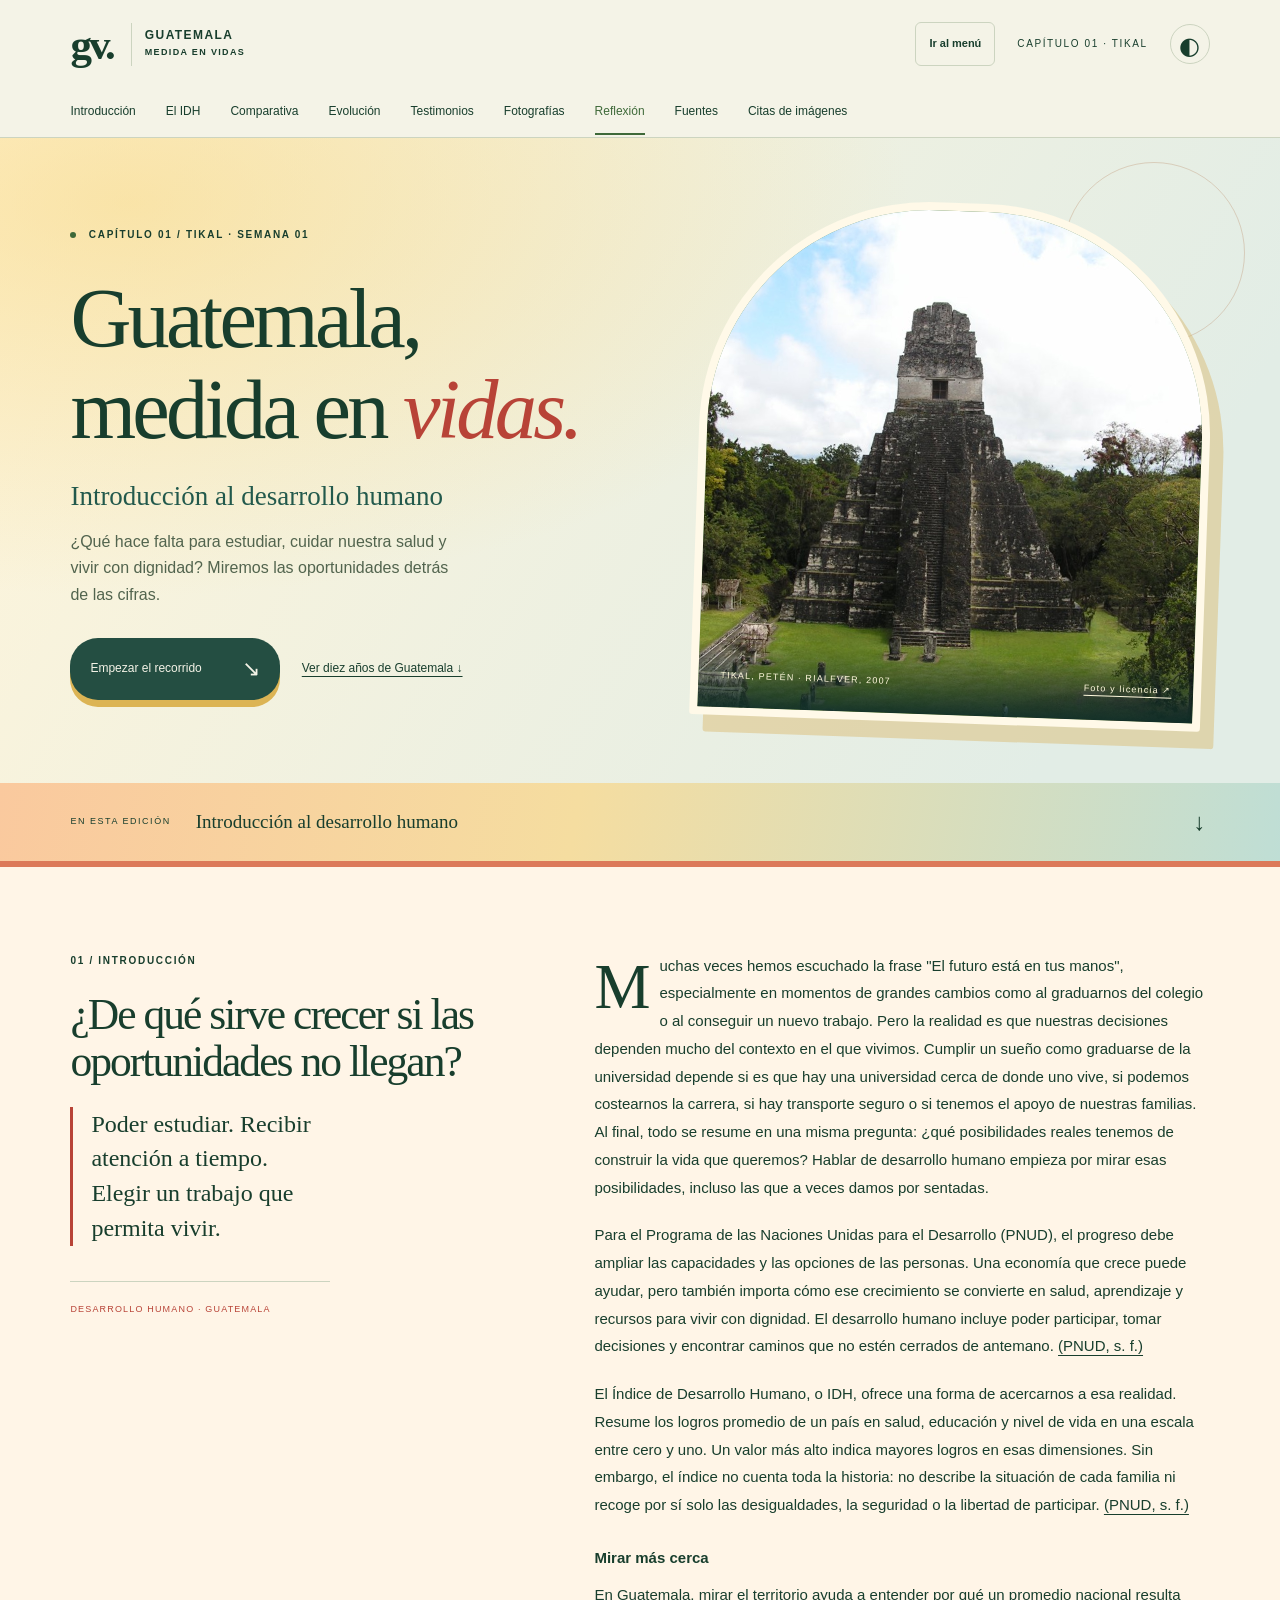
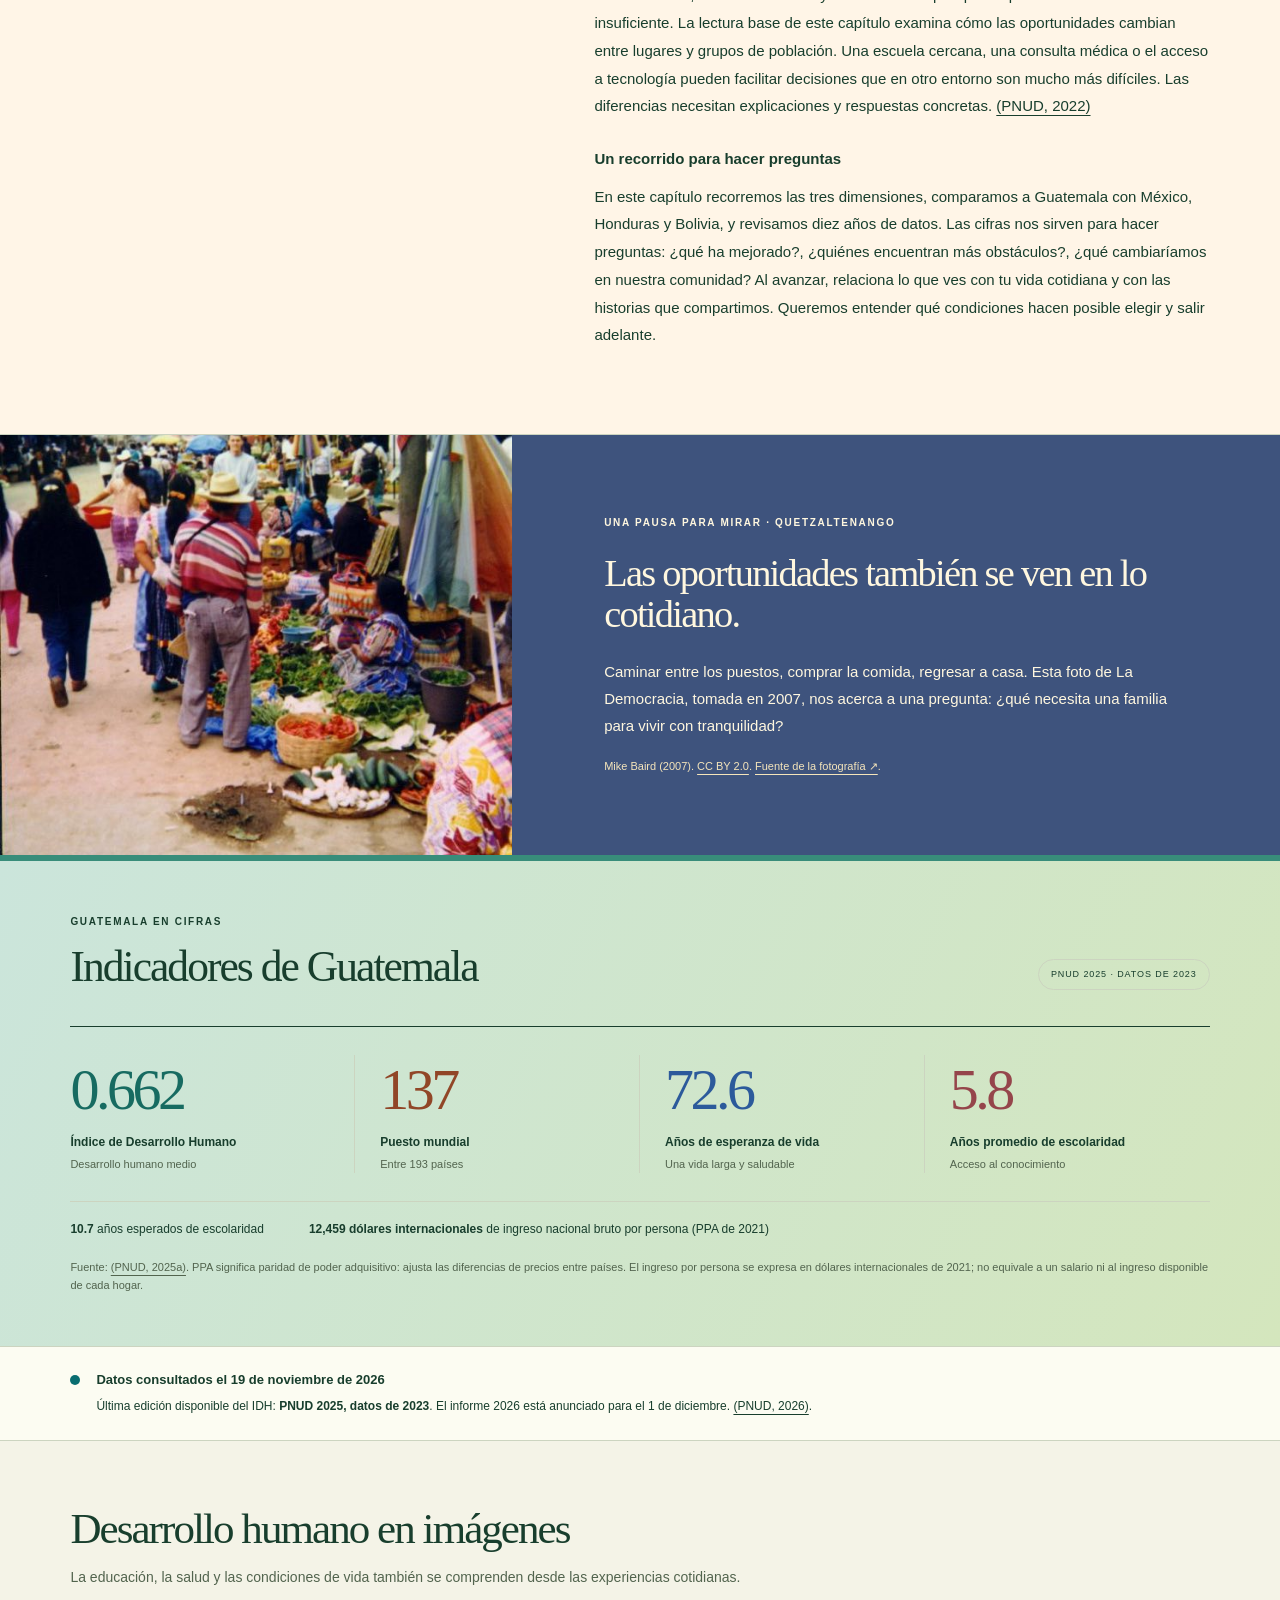
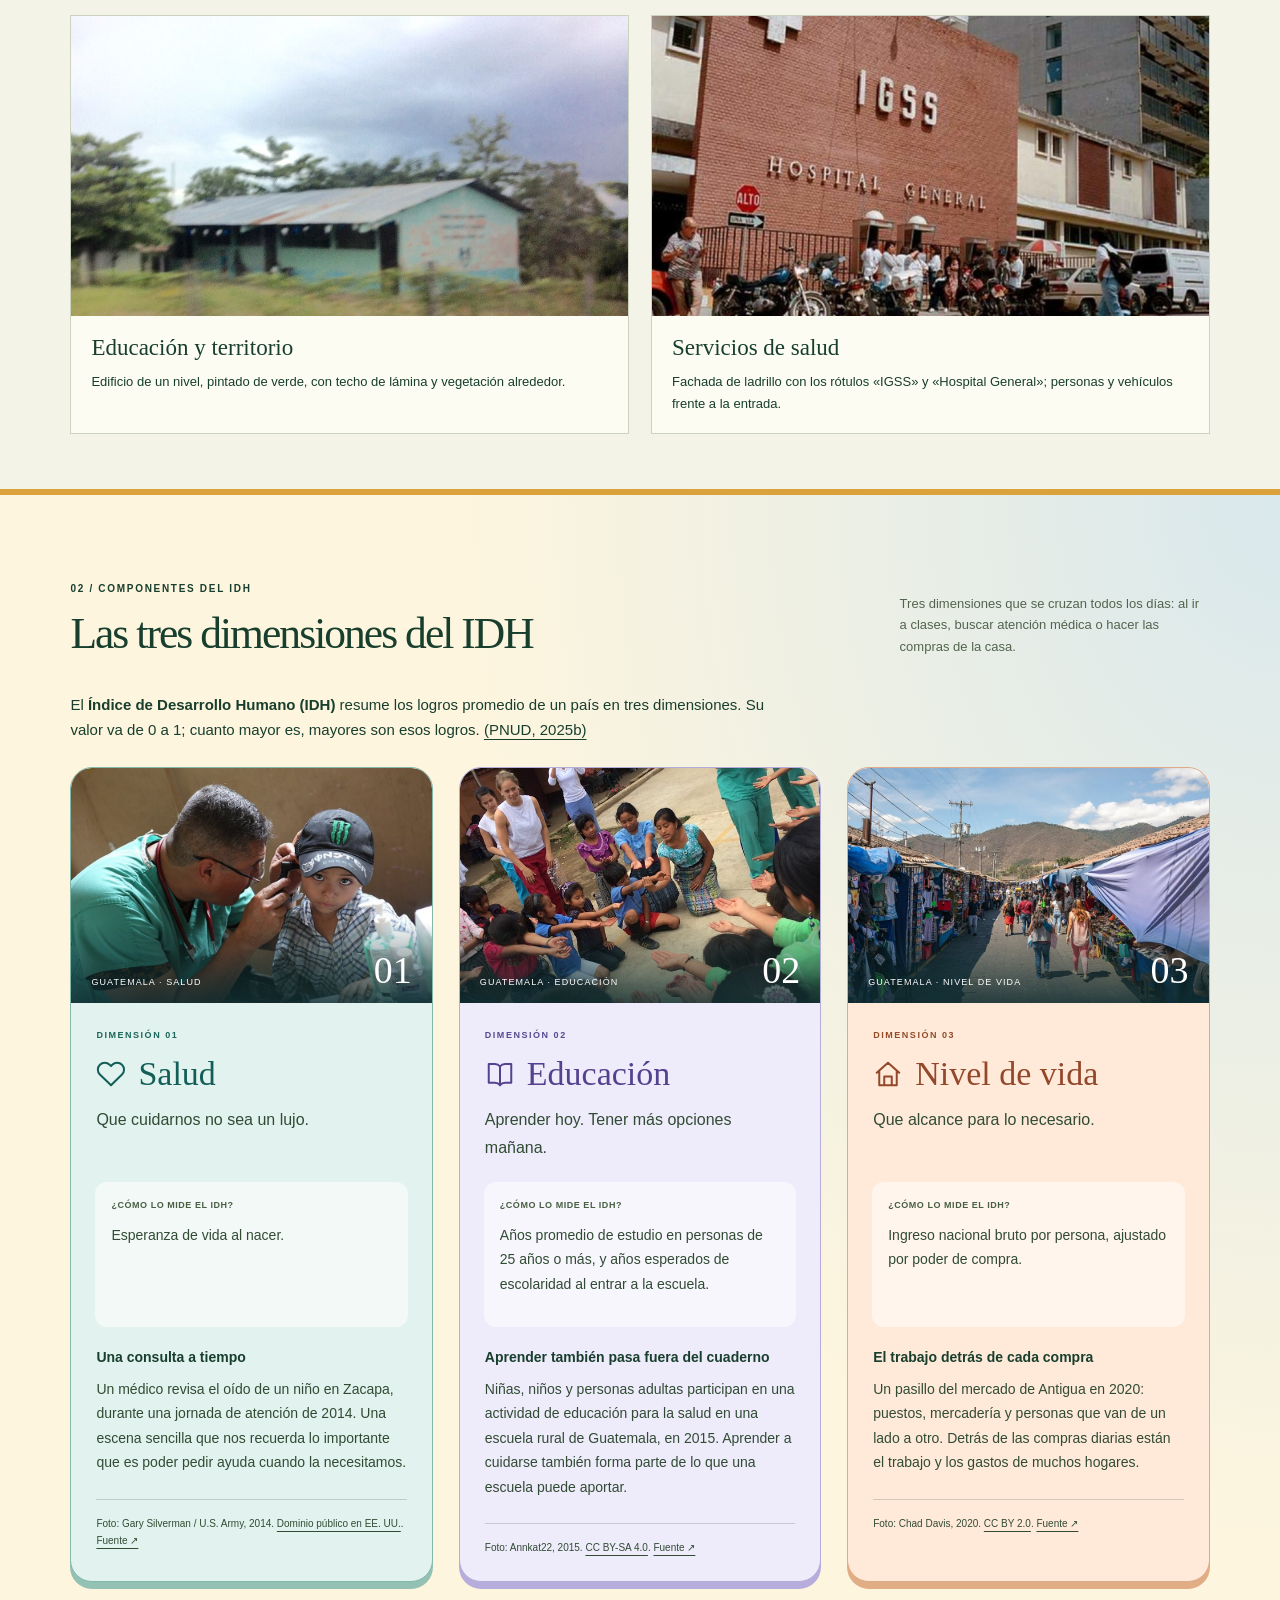
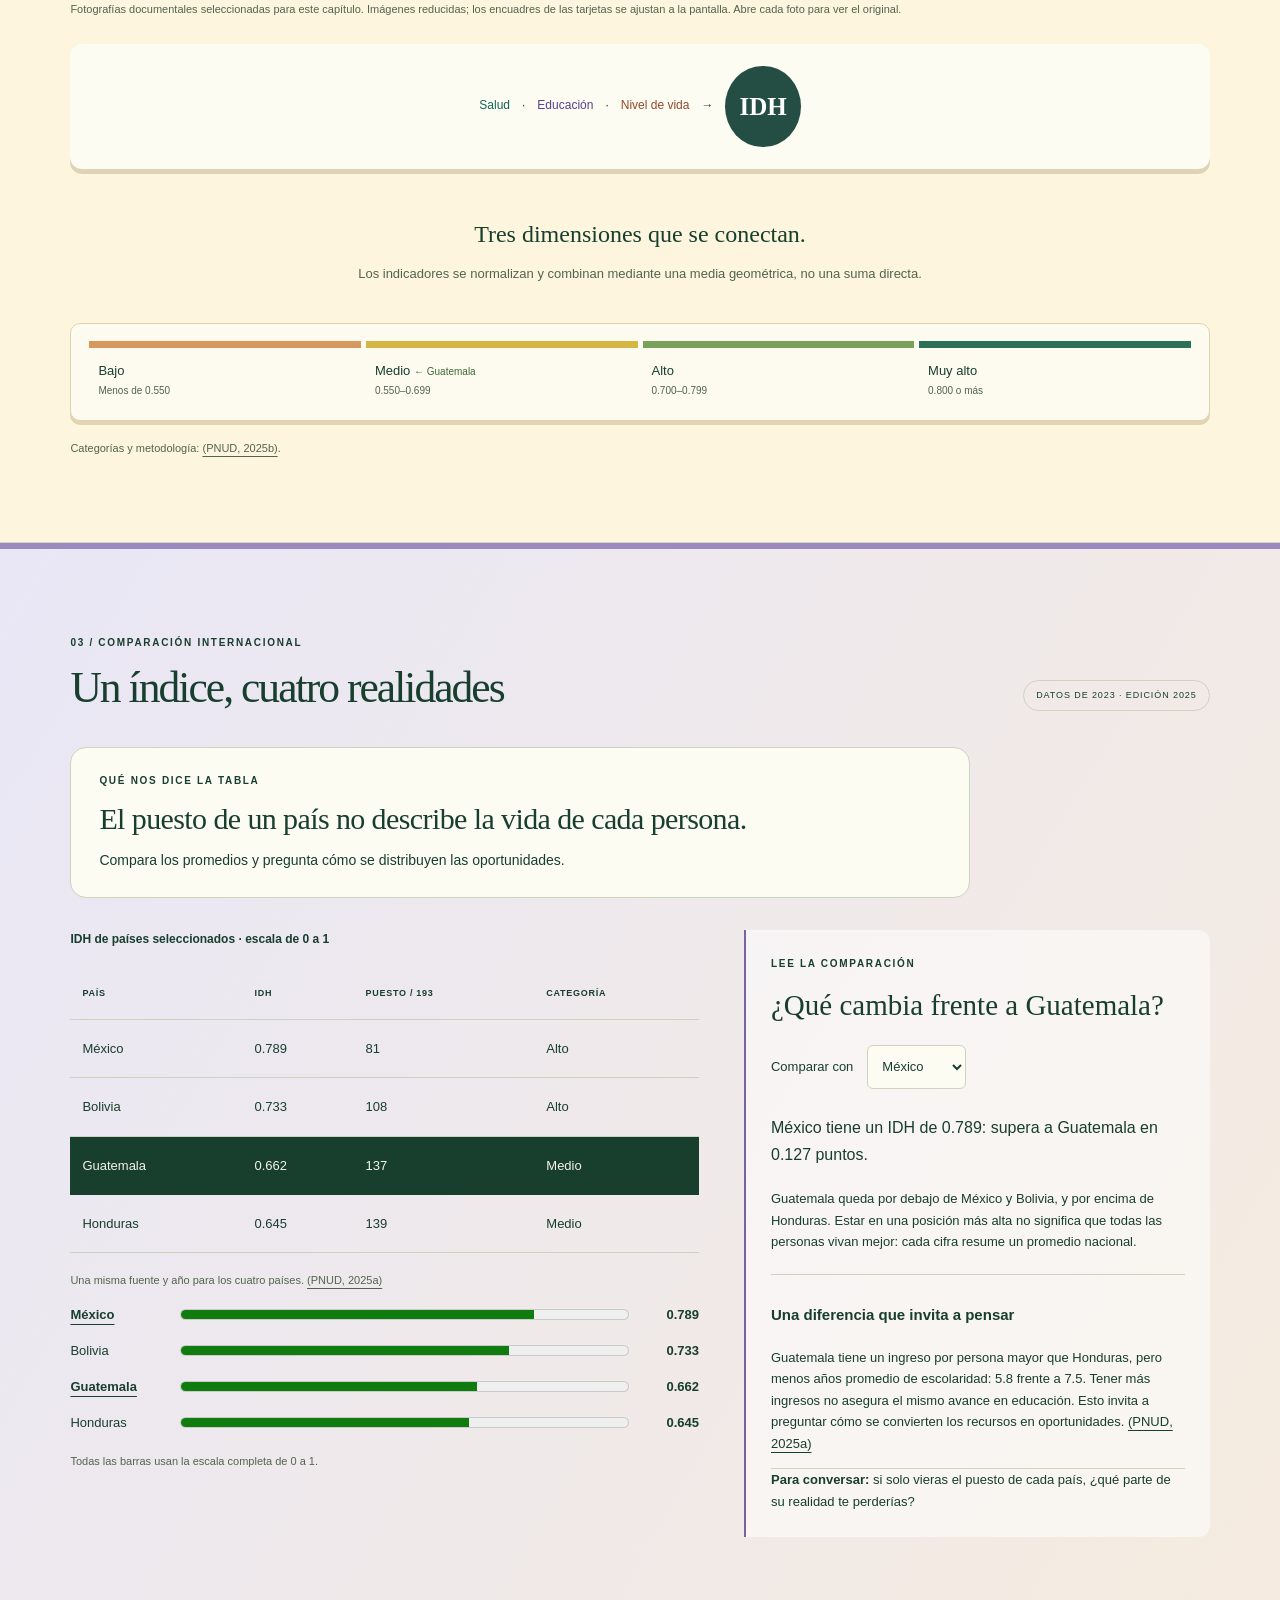
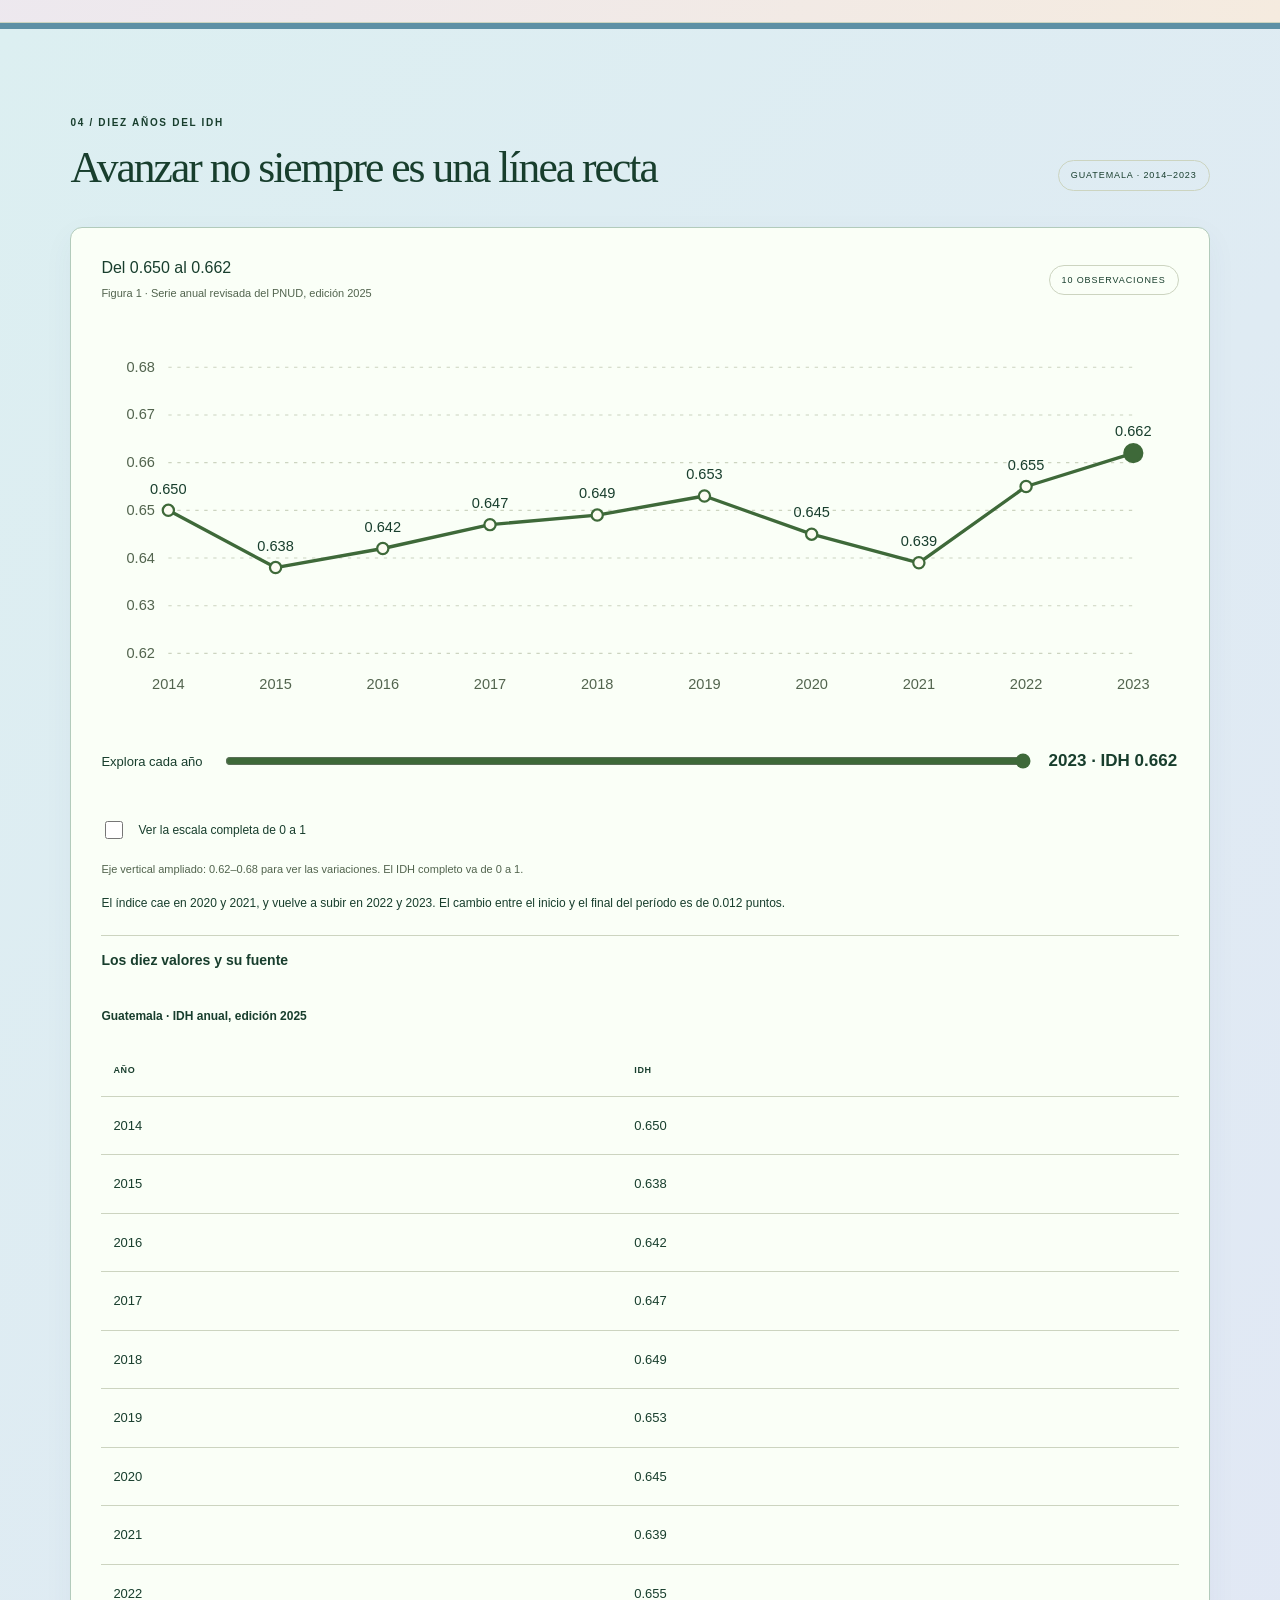
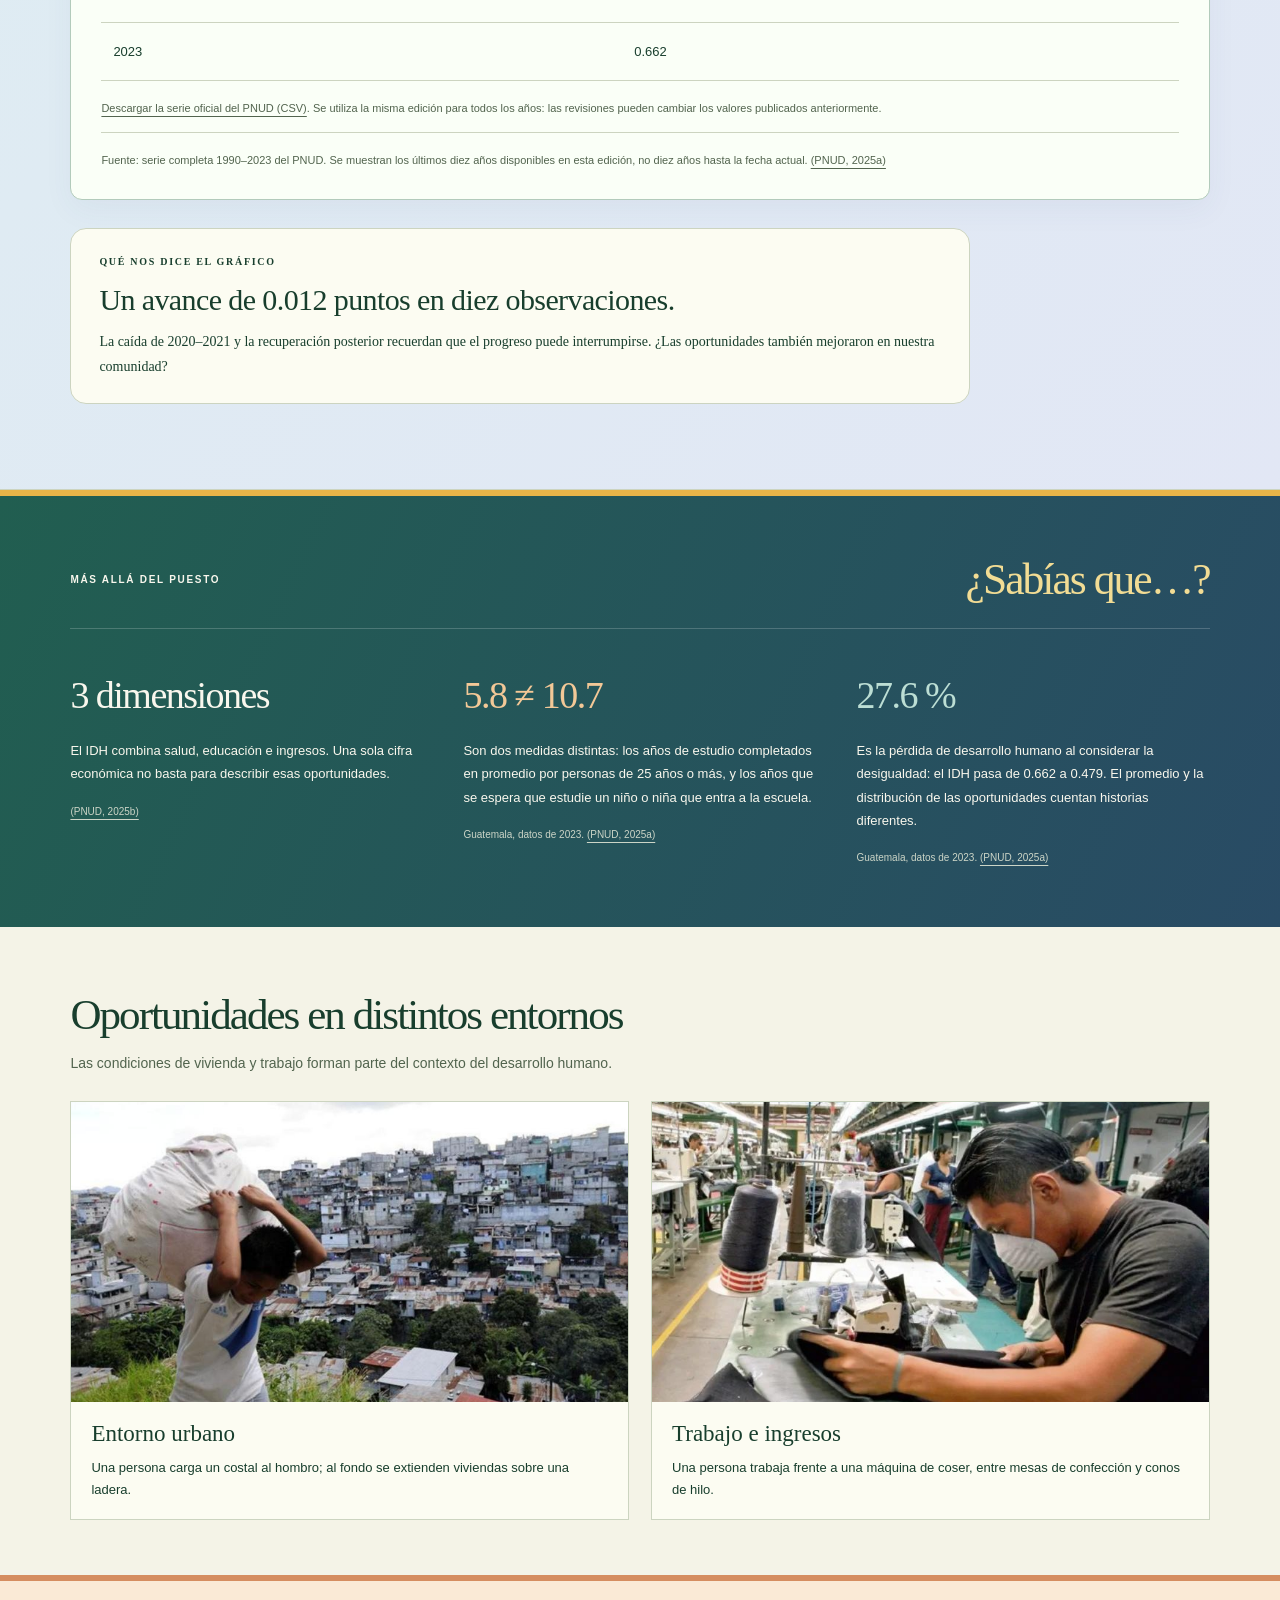
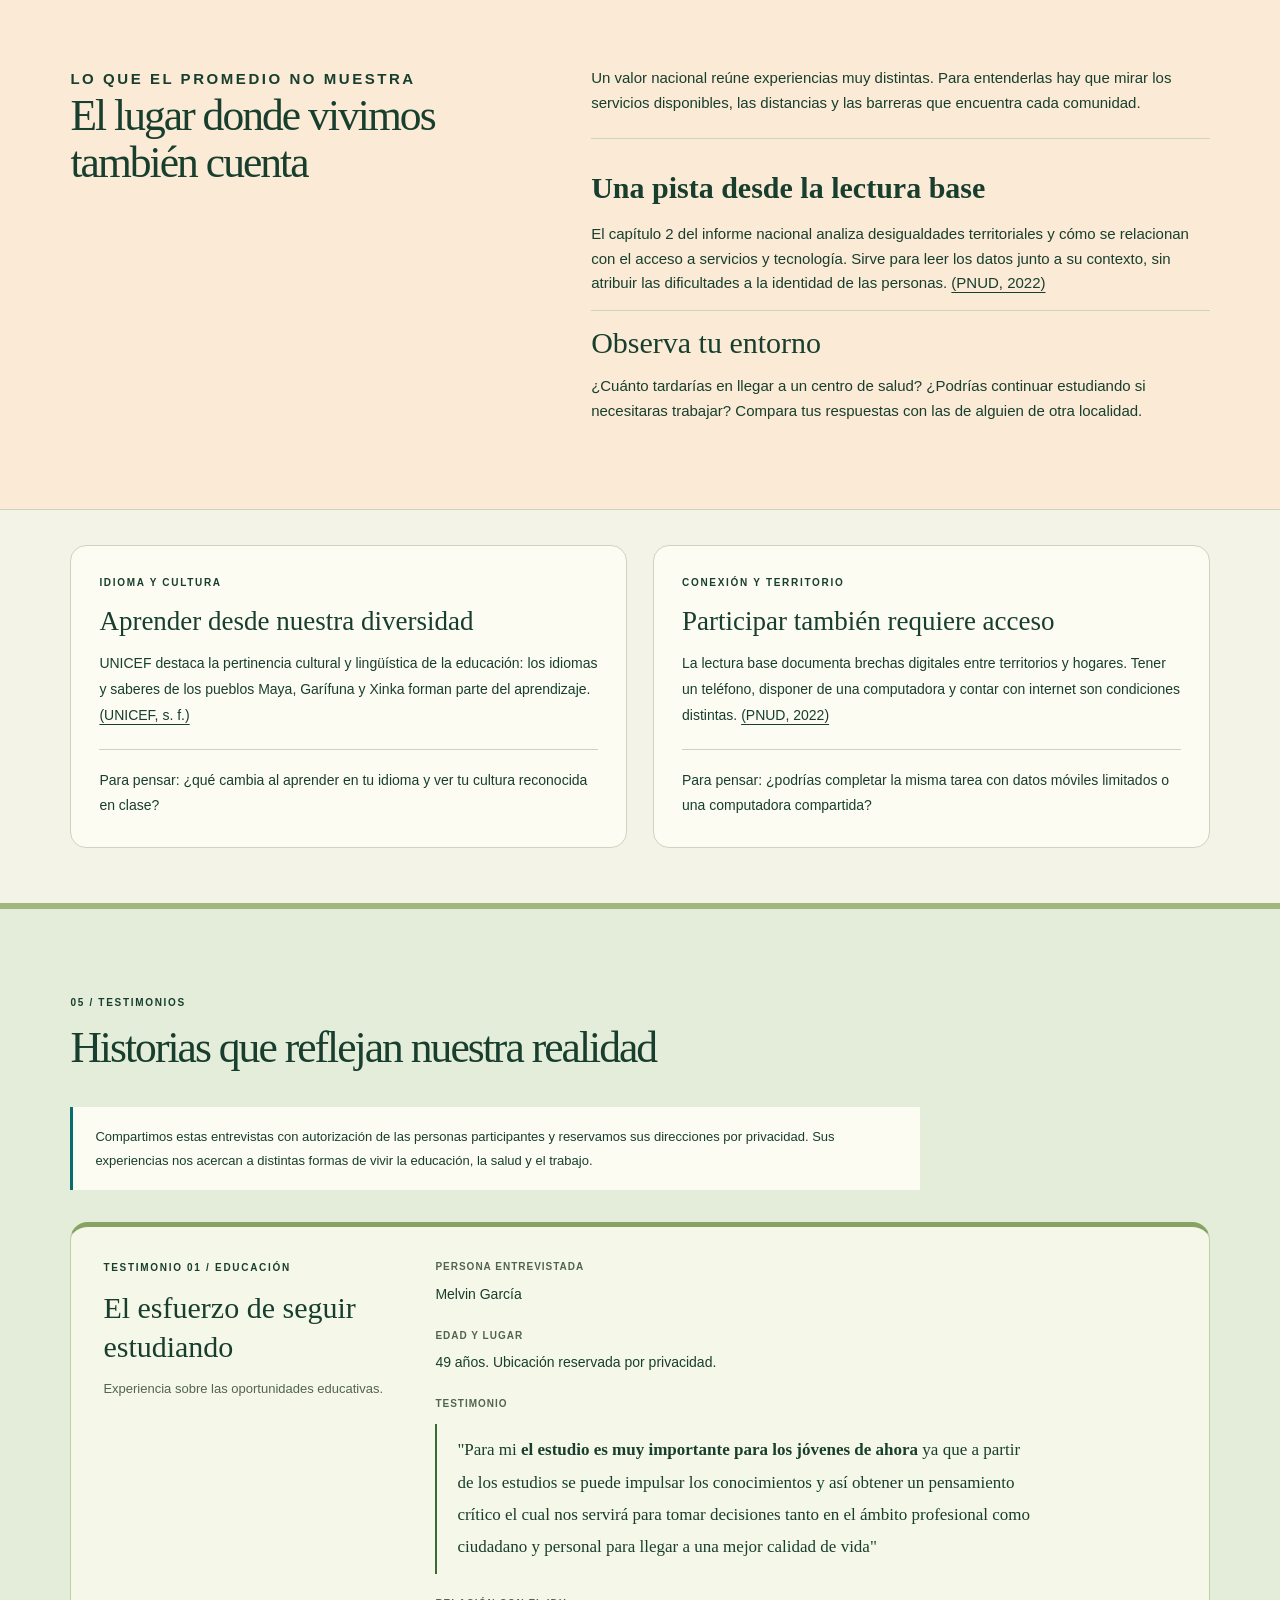
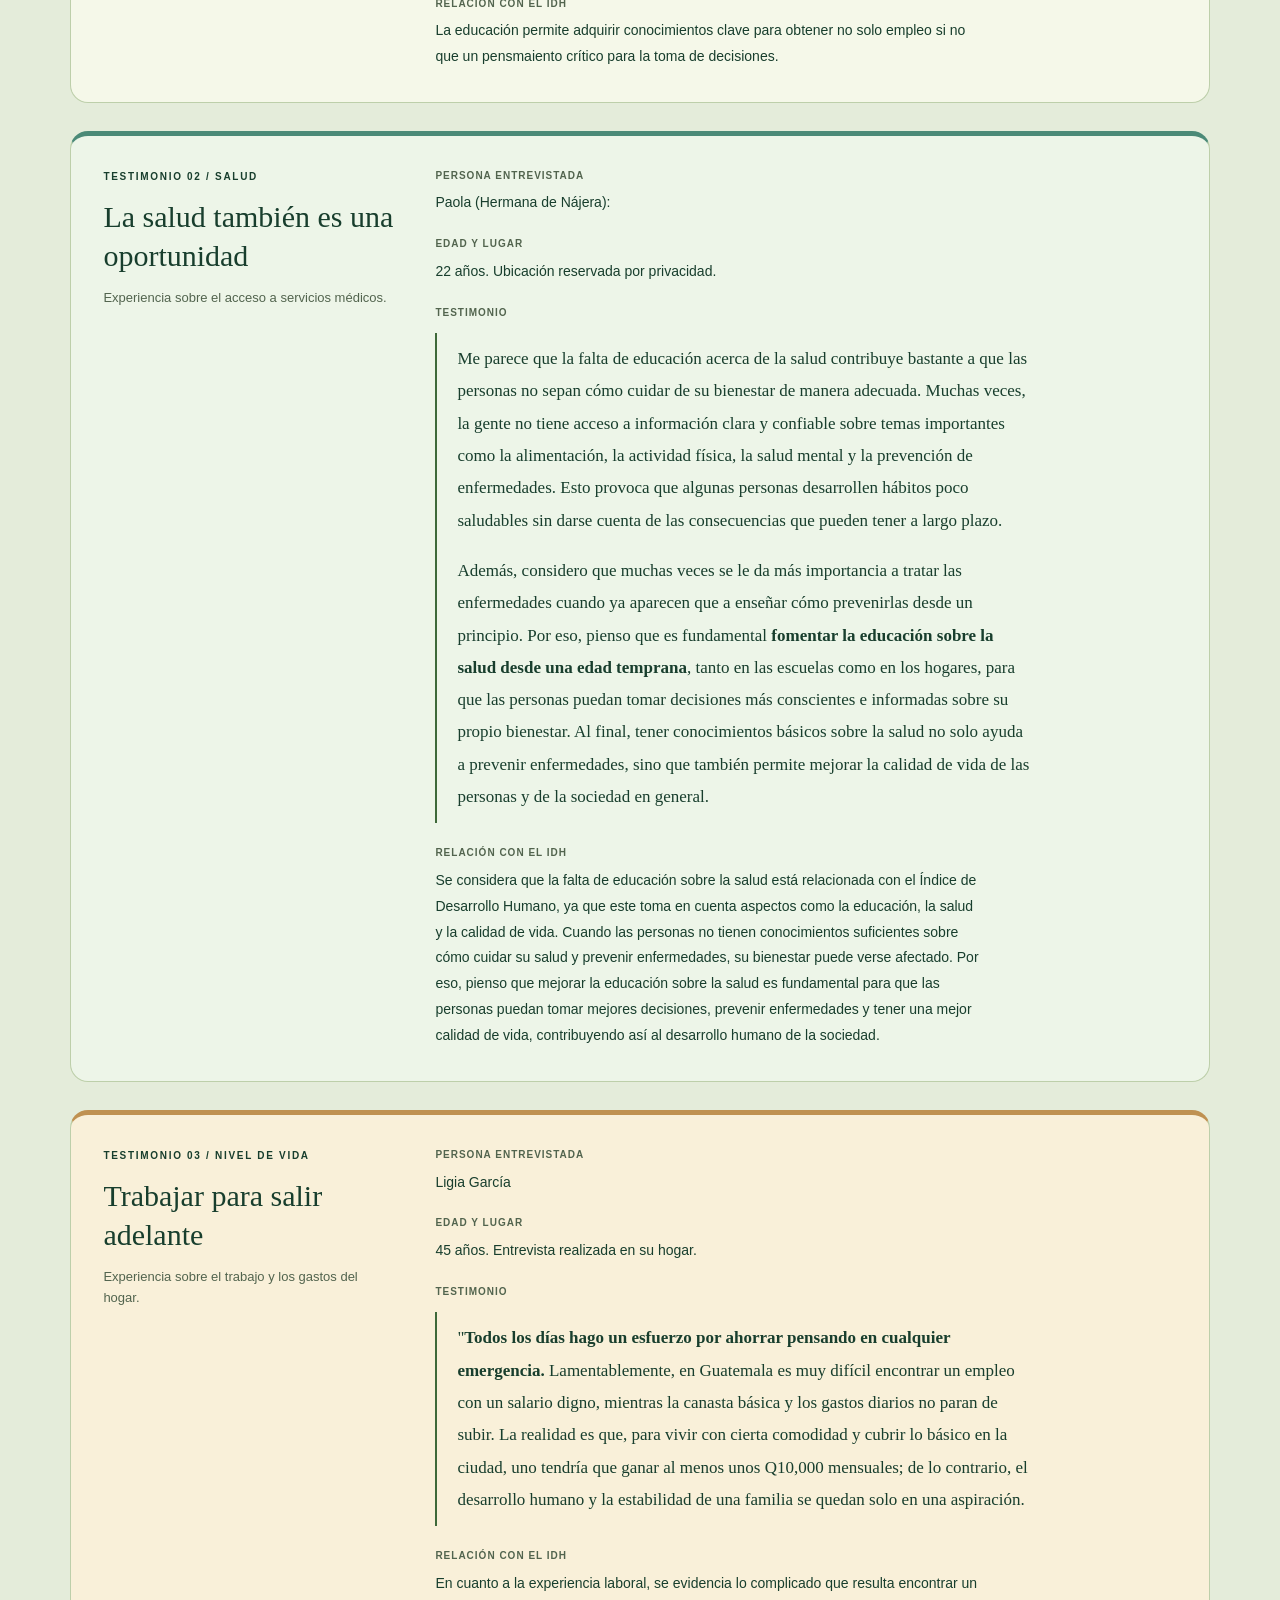
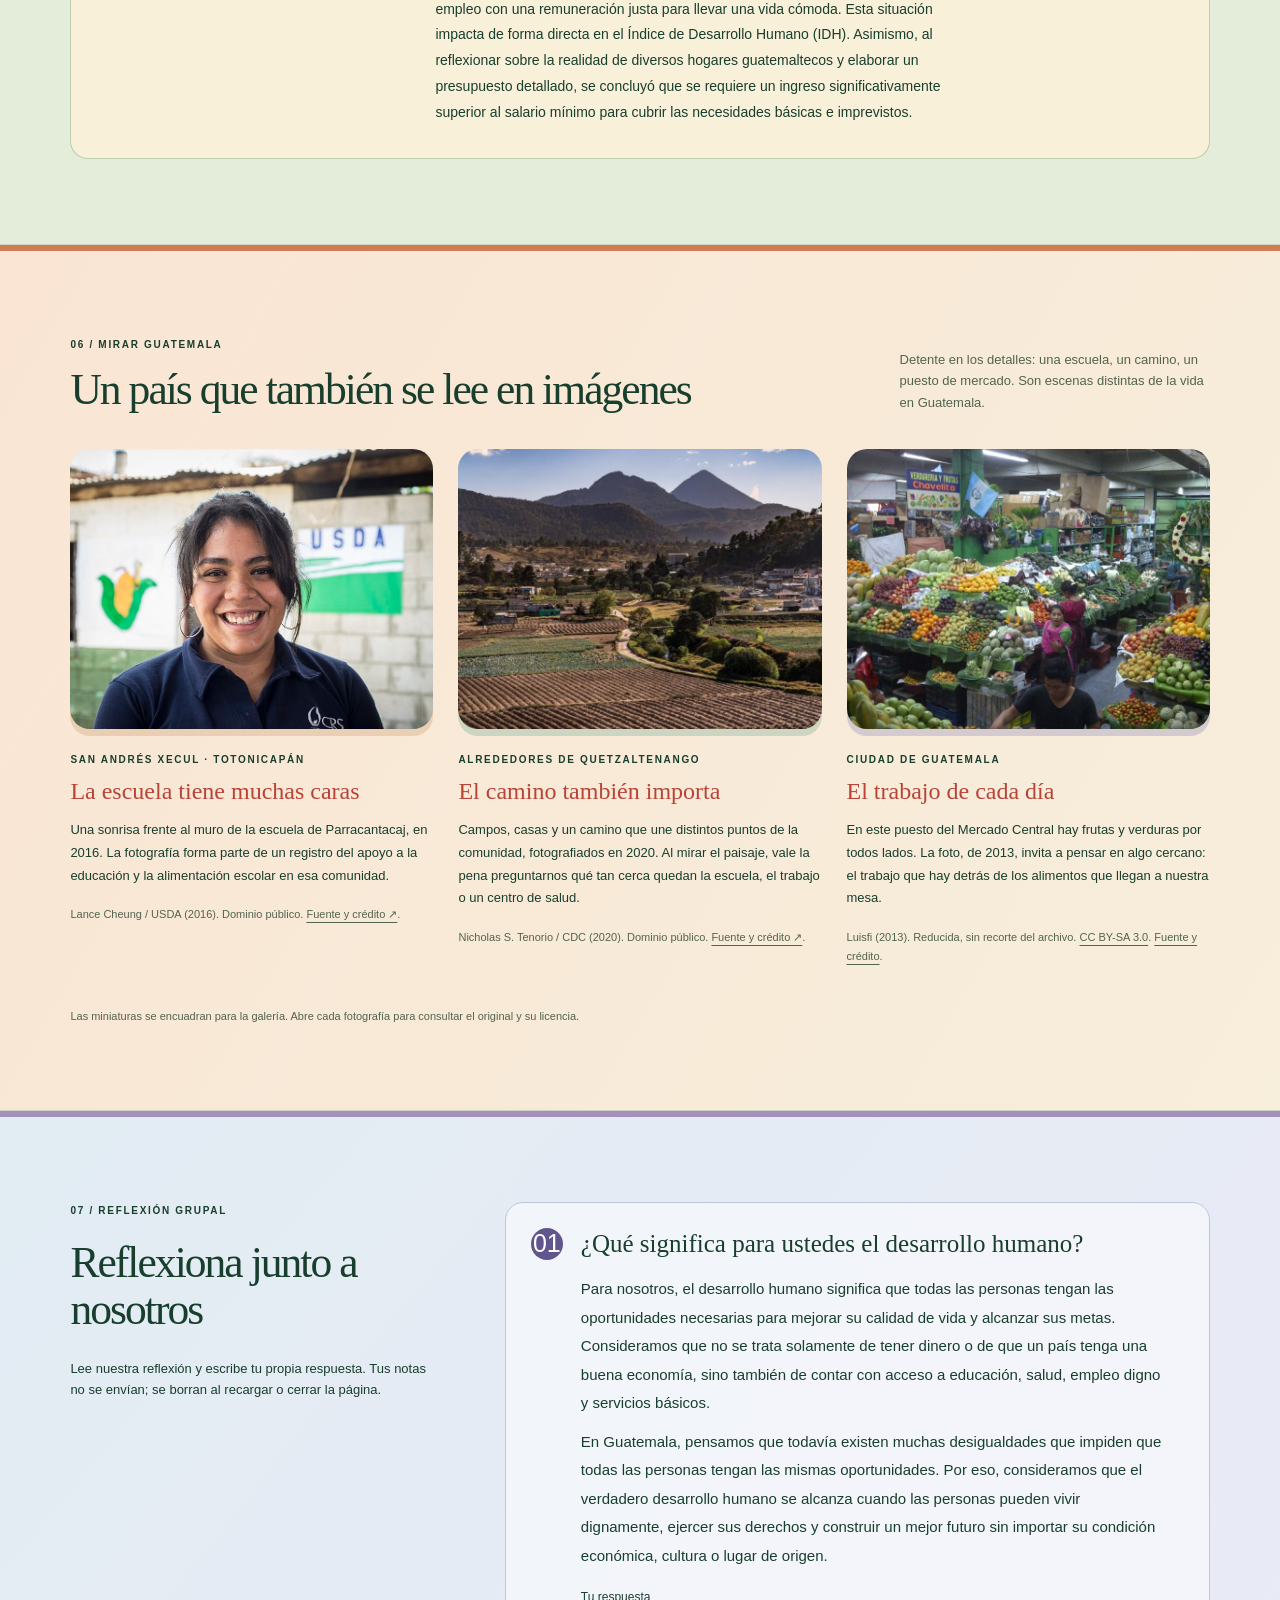
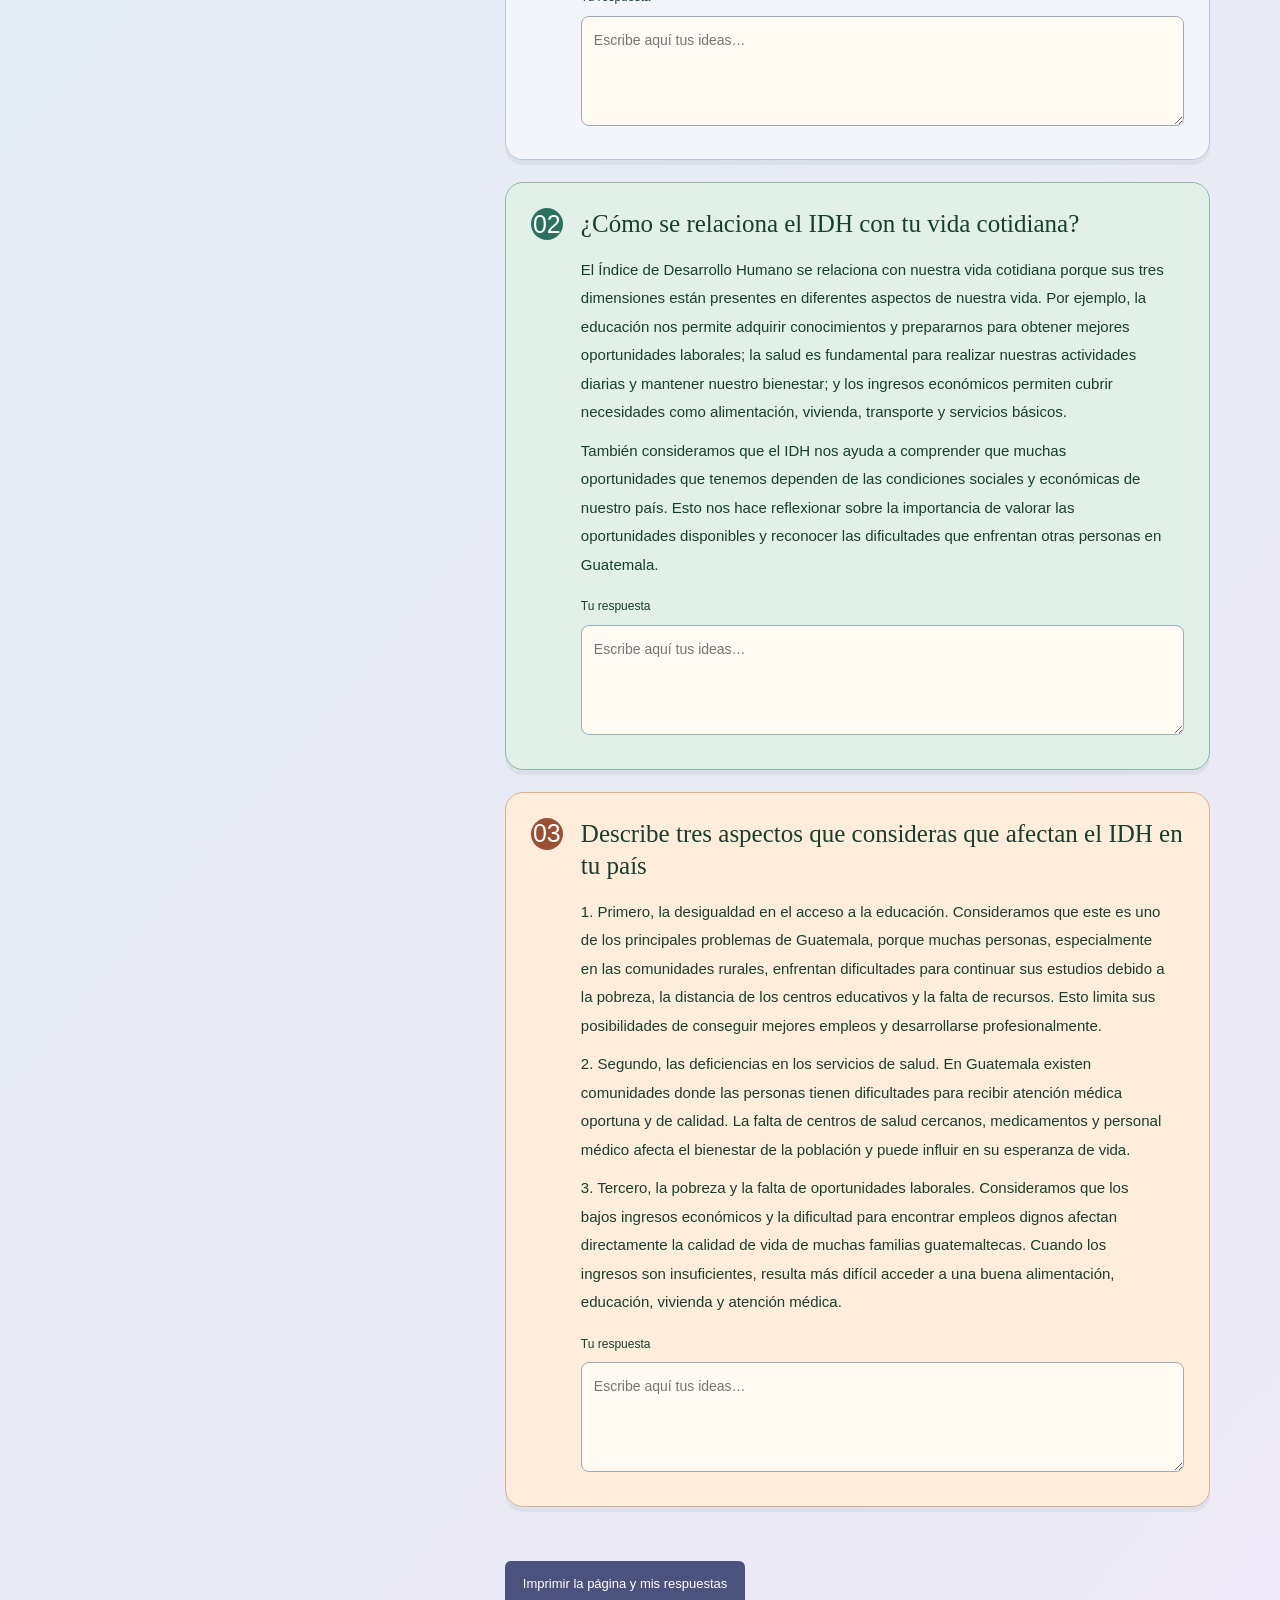
==== commit f9fca003: "Ajustar voz editorial y retirar notas internas de la revista" ====
--- a/index.html
+++ b/index.html
@@ -1,7 +1,7 @@
 <!DOCTYPE html>
 
 <html lang="es"><head><meta charset="utf-8"/><meta content="width=device-width, initial-scale=1" name="viewport"/><meta content="Guatemala, medida en vidas. Una revista sobre desarrollo humano, oportunidades y las realidades que hay detrás de los números." name="description"/><meta content="light dark" name="color-scheme"/><title>Guatemala, medida en vidas — Revista digital</title><link href="styles.css" rel="stylesheet"/><link href="tikal.css" rel="stylesheet"/><style>
-/* Ajustes exclusivos del capítulo 1; los testimonios conservan su contenido. */
+/* Estilos del capítulo 1. */
 .hero-caption{font-size:16px;max-width:390px}.hero-links{display:flex;align-items:center;gap:22px;flex-wrap:wrap}.hero-links>a:last-child{margin-top:30px;font-size:12px}.intro-pull{font-family:Georgia,serif;font-size:24px!important;line-height:1.45;color:var(--ink)!important}.intro .body-copy .expanded-content p:first-child:first-letter{float:none;font:inherit;margin:0}.intro .body-copy .expanded-content{font-size:15px}.intro .body-copy .expanded-content p{margin-top:20px}.dimension-example{padding:18px 25px 0;margin-top:20px}.dimension-example .expanded-heading{font-weight:bold;font-size:13px}.dimension-example p{margin-top:14px}.idh-definition{max-width:700px;margin-bottom:25px;font-size:15px}.mini-route{display:flex;gap:12px;align-items:center;justify-content:center;padding:22px;border:1px solid var(--line);border-radius:12px;background:var(--card);flex-wrap:wrap}.mini-route span{font-size:12px}.mini-route strong{font-family:Georgia,serif;font-size:25px}.compare-control{display:flex;gap:14px;align-items:center;flex-wrap:wrap;margin-bottom:25px;font-size:13px}.compare-control select{font:inherit;color:var(--ink);background:var(--card);border:1px solid var(--line);border-radius:6px;padding:10px;min-height:44px}.country-bars{margin-bottom:25px}.country-bar{display:grid;grid-template-columns:95px 1fr 55px;gap:15px;align-items:center;margin:14px 0;font-size:13px}.country-bar meter{width:100%;height:22px;accent-color:var(--orange)}.country-bar strong{text-align:right}.country-bar[data-selected=true]{font-weight:bold}.country-bar[data-selected=true] span{text-decoration:underline;text-underline-offset:5px}.compare-result{font-size:16px!important;line-height:1.7}.chart-scroll{overflow-x:auto;padding-bottom:10px}#chart{min-width:640px}#chart svg text{font-family:Arial,sans-serif}.year-control{display:grid;grid-template-columns:auto 1fr auto;gap:20px;align-items:center;padding:18px 0;font-size:13px}.year-control input{width:100%;accent-color:var(--orange);min-height:44px}.year-control output{font-size:17px;font-weight:bold;min-width:130px}.chart-controls{display:flex;gap:12px;align-items:center;font-size:12px;margin-top:15px}.chart-controls input{width:18px;height:18px;accent-color:var(--orange)}.photo-grid-intro{display:grid;grid-template-columns:repeat(3,minmax(0,1fr));gap:25px}.photo-grid-intro img{width:100%;height:280px;object-fit:cover;border-radius:120px 120px 8px 8px;display:block;background:var(--soft)}.photo-grid-intro a.image-link{display:block}.photo-grid-intro figcaption h3{font-size:24px;margin:8px 0 12px}.photo-grid-intro figcaption p{font-size:13px;line-height:1.75}.photo-grid-intro figcaption .source{font-size:11px}.territory-note{display:grid;grid-template-columns:1fr 1.3fr;gap:45px}.territory-note p{font-size:15px}.territory-note h3{font-family:Georgia,serif;font-size:30px;margin:12px 0}.territory-number{font-family:Georgia,serif;font-size:62px;line-height:1.2;display:block;margin-top:20px}.reflection .question>div{min-width:0;width:100%}.reflection .question p{font-size:14px}.reflection .question .expanded-content{margin-top:0}.reflection .question label{display:block;font-size:12px;margin:18px 0 8px}.reflection textarea{width:100%;min-height:110px;resize:vertical;border:1px solid var(--muted);border-radius:8px;padding:12px;background:var(--card);color:var(--ink);font:inherit;font-size:14px}.reflection .reading p{max-width:850px}.print-notes{border:1px solid var(--ink);background:var(--card);padding:12px 18px;border-radius:6px;font-size:13px}.reflection-note{font-size:12px;margin-top:15px}.sources .expanded-content{max-width:900px}.sources li:target{outline:2px solid var(--orange);outline-offset:8px}input:focus-visible,select:focus-visible,textarea:focus-visible{outline:3px solid var(--orange);outline-offset:4px}.data-foot .expanded-content{margin:0}.editorial-note{font-size:12px;color:var(--muted);max-width:700px}.sources ul{list-style:none;padding:0}.photo-grid-intro a:hover img{filter:brightness(1.06)}
 @media(max-width:1000px){.photo-grid-intro{grid-template-columns:1fr 1fr}.photo-grid-intro figure:last-child{grid-column:1/-1;max-width:600px}.territory-note{gap:25px}}
 @media(max-width:700px){.hero-caption{font-size:15px}.intro-pull{font-size:22px!important}.photo-grid-intro{grid-template-columns:1fr}.photo-grid-intro figure:last-child{grid-column:auto}.photo-grid-intro img{height:280px}.territory-note{grid-template-columns:1fr}.year-control{grid-template-columns:1fr auto;gap:5px 15px}.year-control input{grid-column:1/-1;grid-row:2}.year-control output{font-size:15px;text-align:right}.mini-route{padding:16px;gap:8px}.mini-route strong{font-size:22px}.hero-links{gap:14px}.country-bar{grid-template-columns:80px 1fr 45px;gap:10px}.chart-controls{align-items:start}.chart-controls input{flex-shrink:0}}
@@ -32,7 +32,7 @@
 .context-cards{display:grid;grid-template-columns:1fr 1fr;gap:26px;padding:35px 5.5% 55px;background:var(--paper)}.context-cards article{padding:28px;border:1px solid var(--line);border-radius:16px;background:var(--card)}.context-cards h3{font:normal 27px/1.2 Georgia,serif;margin:14px 0}.context-cards p{font-size:14px;line-height:1.85}.context-question{padding-top:18px;border-top:1px solid var(--line)}
 .interview-note{font-size:13px;line-height:1.8;max-width:850px;padding:18px 22px;border-left:3px solid var(--turquoise);background:var(--card);margin-bottom:32px}#voces .voices{grid-template-columns:1fr;gap:28px}#voces .voice{display:grid;grid-template-columns:minmax(180px,.65fr) minmax(0,1.65fr);column-gap:40px;row-gap:12px;padding:32px;border-radius:18px}#voces .voice>.eyebrow,#voces .voice>h3,#voces .voice>p{grid-column:1}#voces .voice>h3{margin:0;font-size:30px}#voces .voice>p{font-size:13px}#voces .voice dl{grid-column:2;grid-row:1/5;display:block;margin:0;min-width:0}#voces .voice dt{font-size:10px;letter-spacing:.1em;text-transform:uppercase;font-weight:bold;color:var(--muted);margin-top:20px}#voces .voice dt:first-child{margin-top:0}#voces .voice dd{margin:6px 0 0;font-size:14px;line-height:1.85;max-width:70ch}#voces .voice .interview-quote{font:normal 17px/1.9 Georgia,serif;border-left:2px solid var(--orange);padding:10px 0 10px 20px;margin-block:12px 22px}
 .reflection{grid-template-columns:minmax(0,.7fr) minmax(0,1.3fr);gap:32px 55px}.reflection>div:nth-child(3){grid-column:2}.reflection>.reading{grid-column:1/-1}.reflection .team-reflection p{font-size:15px;line-height:1.9;max-width:70ch}.reflection-heading>p:last-child{max-width:360px}.reflection .question .q-num{font-size:25px}.reflection .question{gap:18px}
-.image-citations .credit-intro{max-width:850px;font-size:15px;line-height:1.8}.image-citations .verified-credits{display:grid;grid-template-columns:1fr 1fr;gap:15px 50px}.image-citations li{padding:9px 0;font-size:13px}.image-citations .pending-credits{padding:22px 22px 22px 42px;border:1px solid var(--line);border-radius:12px;background:var(--card)}.image-citations .image-credit-warning{font-size:13px;margin-top:22px}.image-citations p{font-size:14px;line-height:1.8}.sources a,.image-citations a{overflow-wrap:anywhere}
+.image-citations .credit-intro{max-width:850px;font-size:15px;line-height:1.8}.image-citations .verified-credits{display:grid;grid-template-columns:1fr 1fr;gap:15px 50px}.image-citations li{padding:9px 0;font-size:13px}.image-citations p{font-size:14px;line-height:1.8}.sources a,.image-citations a{overflow-wrap:anywhere}
 .table-wrap,.chart-scroll{max-width:100%;overscroll-behavior-inline:contain}.table-wrap:focus-visible,.chart-scroll:focus-visible{outline:3px solid var(--orange);outline-offset:4px}.photo-grid-intro figure,.dimension-card{min-width:0}.source-pill{white-space:normal}nav a{min-height:44px;display:inline-flex;align-items:center}body.dark .did-you-know a{color:inherit}body.dark .context-cards{background:var(--paper)}
 @media(max-width:900px){#voces .voice{grid-template-columns:minmax(160px,.7fr) minmax(0,1.3fr);column-gap:25px}.reflection{grid-template-columns:1fr}.reflection>div:nth-child(3),.reflection>.reading{grid-column:1}.reflection-heading>p:last-child{max-width:650px}}
 @media(max-width:700px){.context-cards{grid-template-columns:1fr;padding-block:25px 35px;gap:18px}.context-cards article{padding:22px}#voces .voice{display:block;padding:24px}#voces .voice>h3{font-size:28px;margin:15px 0}#voces .voice>p{margin-bottom:25px}#voces .voice dl{margin-top:24px}#voces .voice .interview-quote{font-size:17px;padding-left:15px}.reading-takeaway{padding:22px}.image-citations .verified-credits{grid-template-columns:1fr;gap:8px}.reflection .question{padding:22px 18px;gap:12px}.reflection .question h3{font-size:22px}.data-update{padding-block:20px}.year-control output{min-width:0}.print-notes{min-height:44px}.reading{padding:25px}.menu-button{white-space:normal}}
@@ -71,15 +71,15 @@
   base de este capítulo examina cómo las oportunidades cambian entre lugares y grupos de población. Una escuela cercana,
   una consulta médica o el acceso a tecnología pueden facilitar decisiones que en otro entorno son mucho más difíciles.
   Las diferencias necesitan explicaciones y respuestas concretas. <a href="#ref-indh">(PNUD, 2022)</a></p>
-<h3 class="intro-subheading">Un recorrido para hacer preguntas</h3><p>Esta introducción propone recorrer las tres dimensiones, comparar a Guatemala con México, Honduras y Bolivia,
-  y revisar diez años de datos. Las cifras sirven para hacer preguntas: ¿qué ha mejorado?, ¿quiénes encuentran más obstáculos?,
-  ¿qué cambiaríamos en nuestra comunidad? Al avanzar, relaciona lo que ves con tu vida cotidiana y con las historias del equipo.
-  La meta es entender qué condiciones hacen posible elegir y salir adelante.</p>
+<h3 class="intro-subheading">Un recorrido para hacer preguntas</h3><p>En este capítulo recorremos las tres dimensiones, comparamos a Guatemala con México, Honduras y Bolivia,
+  y revisamos diez años de datos. Las cifras nos sirven para hacer preguntas: ¿qué ha mejorado?, ¿quiénes encuentran más obstáculos?,
+  ¿qué cambiaríamos en nuestra comunidad? Al avanzar, relaciona lo que ves con tu vida cotidiana y con las historias que compartimos.
+  Queremos entender qué condiciones hacen posible elegir y salir adelante.</p>
 </div></section>
 <figure class="everyday-photo"><div class="everyday-photo-image"><img decoding="async" alt="Personas recorriendo una calle con puestos de verduras y otros productos en la zona de La Democracia, Quetzaltenango" loading="lazy" src="assets/intro-mercado-quetzaltenango-baird.jpg" width="597" height="900"/></div><figcaption><span class="eyebrow">UNA PAUSA PARA MIRAR · QUETZALTENANGO</span><h2>Las oportunidades también se ven en lo cotidiano.</h2><p>Caminar entre los puestos, comprar la comida, regresar a casa. Esta foto de La Democracia, tomada en 2007, nos acerca a una pregunta: ¿qué necesita una familia para vivir con tranquilidad?</p><p class="source">Mike Baird (2007). <a href="https://creativecommons.org/licenses/by/2.0/">CC BY 2.0</a>. <a href="#ref-foto-calle">Fuente de la fotografía ↗</a>.</p></figcaption></figure>
 <section class="data-section"><div class="section-heading"><div><p class="eyebrow">GUATEMALA EN CIFRAS</p><h2>Indicadores de Guatemala</h2></div><span class="source-pill">PNUD 2025 · DATOS DE 2023</span></div><div class="stats"><article><strong>0.662</strong><h3>Índice de Desarrollo Humano</h3><p>Desarrollo humano medio</p></article><article><strong>137</strong><h3>Puesto mundial</h3><p>Entre 193 países</p></article><article><strong>72.6</strong><h3>Años de esperanza de vida</h3><p>Una vida larga y saludable</p></article><article><strong>5.8</strong><h3>Años promedio de escolaridad</h3><p>Acceso al conocimiento</p></article></div><div class="data-foot"><p><strong>10.7</strong> años esperados de escolaridad</p><p><strong>12,459 dólares internacionales</strong> de ingreso nacional bruto por persona (PPA de 2021)</p></div><p class="source">Fuente: <a href="#ref-datos">(PNUD, 2025a)</a>. PPA significa paridad de poder adquisitivo: ajusta las diferencias de precios entre países. El ingreso por persona se expresa en dólares internacionales de 2021; no equivale a un salario ni al ingreso disponible de cada hogar.</p></section>
-<aside class="data-update" aria-label="Vigencia de los datos"><span class="verification-dot" aria-hidden="true"></span><div><strong>Cifras verificadas el <time datetime="2026-11-19">19 de noviembre de 2026</time></strong><p>Última edición disponible del IDH: <strong>PNUD 2025, datos de 2023</strong>. El informe 2026 está anunciado para el 1 de diciembre. <a href="#ref-actualizacion">(PNUD, 2026)</a>.</p></div></aside>
-<section aria-label="Galería fotográfica temática" class="editorial-photos"><h2>Desarrollo humano en imágenes</h2><p class="photo-intro">La educación, la salud y las condiciones de vida también se comprenden desde las experiencias cotidianas.</p><div class="editorial-photo-grid"><figure><img alt="Edificio de un nivel, pintado de verde, con techo de lámina y vegetación alrededor." decoding="async" loading="lazy" src="assets/educacion-rural-peten.jpg" width="960" height="702"/><figcaption><strong>Educación y territorio</strong>Edificio de un nivel, pintado de verde, con techo de lámina y vegetación alrededor.<small>Foto aportada por el equipo. <a href="#credito-pendiente-1">Crédito y permiso pendientes</a>.</small></figcaption></figure><figure><img alt="Fachada de ladrillo con los rótulos «IGSS» y «Hospital General»; personas y vehículos frente a la entrada." decoding="async" loading="lazy" src="assets/centro_de_salud.jpg" width="940" height="627"/><figcaption><strong>Servicios de salud</strong>Fachada de ladrillo con los rótulos «IGSS» y «Hospital General»; personas y vehículos frente a la entrada.<small>Foto aportada por el equipo. <a href="#credito-pendiente-2">Crédito y permiso pendientes</a>.</small></figcaption></figure></div></section>
+<aside class="data-update" aria-label="Vigencia de los datos"><span class="verification-dot" aria-hidden="true"></span><div><strong>Datos consultados el <time datetime="2026-11-19">19 de noviembre de 2026</time></strong><p>Última edición disponible del IDH: <strong>PNUD 2025, datos de 2023</strong>. El informe 2026 está anunciado para el 1 de diciembre. <a href="#ref-actualizacion">(PNUD, 2026)</a>.</p></div></aside>
+<section aria-label="Galería fotográfica temática" class="editorial-photos"><h2>Desarrollo humano en imágenes</h2><p class="photo-intro">La educación, la salud y las condiciones de vida también se comprenden desde las experiencias cotidianas.</p><div class="editorial-photo-grid"><figure><img alt="Edificio de un nivel, pintado de verde, con techo de lámina y vegetación alrededor." decoding="async" loading="lazy" src="assets/educacion-rural-peten.jpg" width="960" height="702"/><figcaption><strong>Educación y territorio</strong>Edificio de un nivel, pintado de verde, con techo de lámina y vegetación alrededor.</figcaption></figure><figure><img alt="Fachada de ladrillo con los rótulos «IGSS» y «Hospital General»; personas y vehículos frente a la entrada." decoding="async" loading="lazy" src="assets/centro_de_salud.jpg" width="940" height="627"/><figcaption><strong>Servicios de salud</strong>Fachada de ladrillo con los rótulos «IGSS» y «Hospital General»; personas y vehículos frente a la entrada.</figcaption></figure></div></section>
 <section class="section" id="dimensiones"><div class="section-heading"><div><p class="eyebrow">02 / COMPONENTES DEL IDH</p><h2>Las tres dimensiones del IDH</h2></div><p class="heading-note">Tres dimensiones que se cruzan todos los días: al ir a clases, buscar atención médica o hacer las compras de la casa.</p></div><p class="idh-definition">El <strong>Índice de Desarrollo Humano (IDH)</strong> resume los logros promedio de un país en tres dimensiones. Su valor va de 0 a 1; cuanto mayor es, mayores son esos logros. <a href="#ref-tecnica">(PNUD, 2025b)</a></p><div class="dimensions photo-dimensions"><article class="dimension-card dimension-salud">
 <figure class="dimension-photo"><a aria-label="Ver fotografía original de salud y su fuente" href="https://commons.wikimedia.org/wiki/File:A_Guatemalan_Army_doctor_examines_a_child.jpg"><img decoding="async" alt="Médico revisando el oído de un niño con un otoscopio durante una jornada de atención en Zacapa" loading="lazy" src="assets/intro-salud-silverman.jpg" width="900" height="600"/></a><figcaption><span class="photo-place">GUATEMALA · SALUD</span><span aria-hidden="true" class="dimension-number">01</span></figcaption></figure>
 <span class="eyebrow">DIMENSIÓN 01</span><h3 class="dimension-title"><svg class="dimension-icon" viewBox="0 0 24 24" aria-hidden="true" fill="none" stroke="currentColor" stroke-width="1.6" stroke-linecap="round" stroke-linejoin="round"><path d="M20.8 4.6a5.5 5.5 0 0 0-7.8 0L12 5.7l-1.1-1.1a5.5 5.5 0 0 0-7.8 7.8L12 21l8.8-8.6a5.5 5.5 0 0 0 0-7.8Z"/></svg>Salud</h3><p class="dimension-deck">Que cuidarnos no sea un lujo.</p>
@@ -112,7 +112,7 @@
 <div class="expanded-content"><h3 class="expanded-heading">Los diez valores y su fuente</h3><div class="table-wrap" tabindex="0" role="region" aria-label="Diez valores anuales del IDH de Guatemala"><table><caption>Guatemala · IDH anual, edición 2025</caption><thead><tr><th scope="col">Año</th><th scope="col">IDH</th></tr></thead><tbody><tr><th scope="row">2014</th><td>0.650</td></tr><tr><th scope="row">2015</th><td>0.638</td></tr><tr><th scope="row">2016</th><td>0.642</td></tr><tr><th scope="row">2017</th><td>0.647</td></tr><tr><th scope="row">2018</th><td>0.649</td></tr><tr><th scope="row">2019</th><td>0.653</td></tr><tr><th scope="row">2020</th><td>0.645</td></tr><tr><th scope="row">2021</th><td>0.639</td></tr><tr><th scope="row">2022</th><td>0.655</td></tr><tr><th scope="row">2023</th><td>0.662</td></tr></tbody></table></div><p class="source"><a href="https://hdr.undp.org/sites/default/files/2025_HDR/HDR25_Composite_indices_complete_time_series.csv">Descargar la serie oficial del PNUD (CSV)</a>. Se utiliza la misma edición para todos los años: las revisiones pueden cambiar los valores publicados anteriormente.</p></div><p class="source">Fuente: serie completa 1990–2023 del PNUD. Se muestran los últimos diez años disponibles en esta edición, no diez años hasta la fecha actual. <a href="#ref-datos">(PNUD, 2025a)</a></p></div>
 <p class="chart-reading reading-takeaway"><span class="eyebrow">QUÉ NOS DICE EL GRÁFICO</span><strong>Un avance de 0.012 puntos en diez observaciones.</strong><span>La caída de 2020–2021 y la recuperación posterior recuerdan que el progreso puede interrumpirse. ¿Las oportunidades también mejoraron en nuestra comunidad?</span></p></section>
 <aside class="did-you-know"><div><p class="eyebrow">MÁS ALLÁ DEL PUESTO</p><h2>¿Sabías que…?</h2></div><div class="facts"><article><b>3 dimensiones</b><p>El IDH combina salud, educación e ingresos. Una sola cifra económica no basta para describir esas oportunidades.</p><small><a href="#ref-tecnica">(PNUD, 2025b)</a></small></article><article><b>5.8 ≠ 10.7</b><p>Son dos medidas distintas: los años de estudio completados en promedio por personas de 25 años o más, y los años que se espera que estudie un niño o niña que entra a la escuela.</p><small>Guatemala, datos de 2023. <a href="#ref-datos">(PNUD, 2025a)</a></small></article><article><b>27.6 %</b><p>Es la pérdida de desarrollo humano al considerar la desigualdad: el IDH pasa de 0.662 a 0.479. El promedio y la distribución de las oportunidades cuentan historias diferentes.</p><small>Guatemala, datos de 2023. <a href="#ref-datos">(PNUD, 2025a)</a></small></article></div></aside>
-<section aria-label="Galería fotográfica temática" class="editorial-photos"><h2>Oportunidades en distintos entornos</h2><p class="photo-intro">Las condiciones de vivienda y trabajo forman parte del contexto del desarrollo humano.</p><div class="editorial-photo-grid"><figure><img alt="Una persona carga un costal al hombro; al fondo se extienden viviendas sobre una ladera." decoding="async" loading="lazy" src="assets/desigualdad-urbana.jpg" width="940" height="627"/><figcaption><strong>Entorno urbano</strong>Una persona carga un costal al hombro; al fondo se extienden viviendas sobre una ladera.<small>Foto aportada por el equipo. <a href="#credito-pendiente-3">Crédito y permiso pendientes</a>.</small></figcaption></figure><figure><img alt="Una persona trabaja frente a una máquina de coser, entre mesas de confección y conos de hilo." decoding="async" loading="lazy" src="assets/empleo-industrial.jpg" width="760" height="430"/><figcaption><strong>Trabajo e ingresos</strong>Una persona trabaja frente a una máquina de coser, entre mesas de confección y conos de hilo.<small>Foto aportada por el equipo. <a href="#credito-pendiente-4">Crédito y permiso pendientes</a>.</small></figcaption></figure></div></section>
+<section aria-label="Galería fotográfica temática" class="editorial-photos"><h2>Oportunidades en distintos entornos</h2><p class="photo-intro">Las condiciones de vivienda y trabajo forman parte del contexto del desarrollo humano.</p><div class="editorial-photo-grid"><figure><img alt="Una persona carga un costal al hombro; al fondo se extienden viviendas sobre una ladera." decoding="async" loading="lazy" src="assets/desigualdad-urbana.jpg" width="940" height="627"/><figcaption><strong>Entorno urbano</strong>Una persona carga un costal al hombro; al fondo se extienden viviendas sobre una ladera.</figcaption></figure><figure><img alt="Una persona trabaja frente a una máquina de coser, entre mesas de confección y conos de hilo." decoding="async" loading="lazy" src="assets/empleo-industrial.jpg" width="760" height="430"/><figcaption><strong>Trabajo e ingresos</strong>Una persona trabaja frente a una máquina de coser, entre mesas de confección y conos de hilo.</figcaption></figure></div></section>
 <section class="section" id="territorio"><div class="territory-note"><div><p class="eyebrow">LO QUE EL PROMEDIO NO MUESTRA</p><h2>El lugar donde vivimos también cuenta</h2></div><div><p>Un valor nacional reúne experiencias muy distintas. Para entenderlas hay que mirar los servicios disponibles, las distancias y las barreras que encuentra cada comunidad.</p><div class="expanded-content"><h3 class="expanded-heading">Una pista desde la lectura base</h3><p>El capítulo 2 del informe nacional analiza desigualdades territoriales y cómo se relacionan con el acceso a servicios y tecnología. Sirve para leer los datos junto a su contexto, sin atribuir las dificultades a la identidad de las personas. <a href="#ref-indh">(PNUD, 2022)</a></p></div><h3>Observa tu entorno</h3><p>¿Cuánto tardarías en llegar a un centro de salud? ¿Podrías continuar estudiando si necesitaras trabajar? Compara tus respuestas con las de alguien de otra localidad.</p></div></div></section>
 <div class="context-cards"><article><span class="eyebrow">IDIOMA Y CULTURA</span><h3>Aprender desde nuestra diversidad</h3><p>UNICEF destaca la pertinencia cultural y lingüística de la educación: los idiomas y saberes de los pueblos Maya, Garífuna y Xinka forman parte del aprendizaje. <a href="#ref-intercultural">(UNICEF, s. f.)</a></p><p class="context-question">Para pensar: ¿qué cambia al aprender en tu idioma y ver tu cultura reconocida en clase?</p></article><article><span class="eyebrow">CONEXIÓN Y TERRITORIO</span><h3>Participar también requiere acceso</h3><p>La lectura base documenta brechas digitales entre territorios y hogares. Tener un teléfono, disponer de una computadora y contar con internet son condiciones distintas. <a href="#ref-indh">(PNUD, 2022)</a></p><p class="context-question">Para pensar: ¿podrías completar la misma tarea con datos móviles limitados o una computadora compartida?</p></article></div>
 <section class="section" id="voces">
@@ -122,7 +122,7 @@
 <h2>Historias que reflejan nuestra realidad</h2>
 </div>
 </div>
-<p class="interview-note">Entrevistas reales compartidas con autorización de las personas participantes, según confirmación del equipo. Se omiten direcciones particulares. Estas voces expresan experiencias y opiniones personales; no representan a toda la población. Las cantidades mencionadas en los relatos no son indicadores oficiales.</p><div class="voices">
+<p class="interview-note">Compartimos estas entrevistas con autorización de las personas participantes y reservamos sus direcciones por privacidad. Sus experiencias nos acercan a distintas formas de vivir la educación, la salud y el trabajo.</p><div class="voices">
 <!-- TESTIMONIO 1: EDUCACION -->
 <article class="voice">
 <span class="eyebrow">TESTIMONIO 01 / EDUCACIÓN</span>
@@ -227,7 +227,7 @@
   <div class="reflection-heading">
     <p class="eyebrow">07 / REFLEXIÓN GRUPAL</p>
     <h2>Reflexiona junto a nosotros</h2>
-    <p>Lee la reflexión del equipo y escribe tu propia respuesta. Tus notas no se envían; se borran al recargar o cerrar la página.</p>
+    <p>Lee nuestra reflexión y escribe tu propia respuesta. Tus notas no se envían; se borran al recargar o cerrar la página.</p>
   </div>
   <div>
     <article class="question"><span class="q-num">01</span>
@@ -277,14 +277,14 @@
 <li id="ref-tecnica">Programa de las Naciones Unidas para el Desarrollo. (2025b). <cite>Human development report 2025: Technical notes</cite>. <a href="https://hdr.undp.org/sites/default/files/2025_HDR/hdr2025_technical_notes.pdf">Consultar notas técnicas</a>.</li>
 <li id="ref-actualizacion">Programa de las Naciones Unidas para el Desarrollo. (2026, 6 de noviembre). <cite>2026 Human Development Report to be released on 1 December, with global launch in Bonn on 4 December</cite>. Human Development Reports. <a href="https://hdr.undp.org/content/2026-human-development-report-release-announcement">Consultar el anuncio oficial</a>.</li></ol></section>
 <section class="principles"><span class="eyebrow">PRINCIPIOS DE LA REVISTA</span><div><h3>Accesibilidad, equidad y privacidad</h3><p>Promovemos una comprensión crítica y ética de la realidad guatemalteca: información clara y verificable, accesibilidad, equidad y no discriminación, diversidad cultural, inclusión de distintas voces y respeto a la privacidad.</p></div></section>
-<section class="section image-citations" id="citas-imagenes" aria-labelledby="titulo-citas-imagenes"><div class="section-heading"><div><p class="eyebrow">09 / CRÉDITOS VISUALES</p><h2 id="titulo-citas-imagenes">Las imágenes también tienen fuente</h2></div><span class="source-pill">AUTORÍA Y LICENCIAS</span></div><p class="credit-intro">Aquí se reúnen las referencias de las fotografías del capítulo. Las imágenes documentales muestran el lugar y la fecha descritos; no son evidencia de las condiciones actuales de toda una comunidad.</p><h3>Fotografías con fuente identificada</h3><ol class="verified-credits"><li id="ref-foto-educacion">Annkat22. (2015, 21 de mayo). <cite>Education of Children in Guatemala</cite> [Fotografía]. Wikimedia Commons. <a href="https://commons.wikimedia.org/wiki/File:Education_of_Children_in_Guatemala.JPG">Original</a>. <a href="https://creativecommons.org/licenses/by-sa/4.0/">CC BY-SA 4.0</a>.</li>
+<section class="section image-citations" id="citas-imagenes" aria-labelledby="titulo-citas-imagenes"><div class="section-heading"><div><p class="eyebrow">09 / CRÉDITOS VISUALES</p><h2 id="titulo-citas-imagenes">Las imágenes también tienen fuente</h2></div><span class="source-pill">AUTORÍA Y LICENCIAS</span></div><p class="credit-intro">Estas son las fuentes de las fotografías que seleccionamos para el capítulo. Los lugares y las fechas de cada imagen aparecen en sus pies de foto.</p><h3>Referencias fotográficas</h3><ol class="verified-credits"><li id="ref-foto-educacion">Annkat22. (2015, 21 de mayo). <cite>Education of Children in Guatemala</cite> [Fotografía]. Wikimedia Commons. <a href="https://commons.wikimedia.org/wiki/File:Education_of_Children_in_Guatemala.JPG">Original</a>. <a href="https://creativecommons.org/licenses/by-sa/4.0/">CC BY-SA 4.0</a>.</li>
 <li id="ref-foto-calle">Baird, M. (2007, 29 de junio). <cite>Guatemala market</cite> [Fotografía]. Wikimedia Commons. <a href="https://commons.wikimedia.org/wiki/File:Guatemala_market.jpg">Original</a>. <a href="https://creativecommons.org/licenses/by/2.0/">CC BY 2.0</a>.</li>
 <li id="ref-foto-apoyo">Cheung, L. (2016, 29 de julio). <cite>USDA Food for Education in Guatemala (20160729-OC-LSC-0464)</cite> [Fotografía]. USDA. Wikimedia Commons. <a href="https://commons.wikimedia.org/wiki/File:USDA_Food_for_Education_in_Guatemala_(20160729-OC-LSC-0464).jpg">Original y declaración de dominio público</a>.</li>
 <li id="ref-foto-trabajo">Davis, C. (2020, 27 de febrero). <cite>Antigua Central market</cite> [Fotografía]. Wikimedia Commons. <a href="https://commons.wikimedia.org/wiki/File:Antigua_Central_market.jpg">Original</a>. <a href="https://creativecommons.org/licenses/by/2.0/">CC BY 2.0</a>.</li>
 <li id="ref-foto-mercado">Luisfi. (2013, 4 de septiembre). <cite>130904 mercado luis figueroa</cite> [Fotografía]. Wikimedia Commons. <a href="https://commons.wikimedia.org/wiki/File:130904_mercado_luis_figueroa.jpg">Archivo original</a>. <a href="https://creativecommons.org/licenses/by-sa/3.0/">CC BY-SA 3.0</a>.</li>
 <li id="ref-foto-tikal">Rialfver. (2007, 22 de febrero). <cite>Guatemala 074</cite> [Fotografía]. Wikimedia Commons. <a href="https://commons.wikimedia.org/wiki/File:Guatemala_074.jpg">Archivo original</a>. <a href="https://creativecommons.org/licenses/by-sa/3.0/">CC BY-SA 3.0</a>.</li>
 <li id="ref-foto-salud">Silverman, G. (2014, 21 de abril). <cite>A Guatemalan Army doctor examines a child</cite> [Fotografía]. U.S. Army. Wikimedia Commons. <a href="https://commons.wikimedia.org/wiki/File:A_Guatemalan_Army_doctor_examines_a_child.jpg">Original y declaración de dominio público</a>.</li>
-<li id="ref-foto-territorio">Tenorio, N. S. (2020). <cite>Village near Quetzaltenango, Guatemala</cite> [Fotografía, n.º 23895]. Centers for Disease Control and Prevention, Public Health Image Library. <a href="https://wwwn.cdc.gov/phil/Details.aspx?pid=23895">Original y declaración de dominio público</a>.</li></ol><p class="source">Se utilizan versiones reducidas. Los encuadres se adaptan a las tarjetas; consulta cada original para ver la fotografía completa y su licencia.</p><h3>Fotografías aportadas por el equipo</h3><p>Estos cuatro archivos conservan sus descripciones, pero todavía no cuentan con documentación de autoría y permisos.</p><ul class="pending-credits"><li id="credito-pendiente-1"><strong>Educación y territorio.</strong> Archivo aportado por el equipo: <code>educacion-rural-peten.jpg</code>. Autor, fecha, procedencia y permiso de reproducción pendientes de documentar.</li><li id="credito-pendiente-2"><strong>Servicios de salud.</strong> Archivo aportado por el equipo: <code>centro_de_salud.jpg</code>. Autor, fecha, procedencia y permiso de reproducción pendientes de documentar.</li><li id="credito-pendiente-3"><strong>Entorno urbano.</strong> Archivo aportado por el equipo: <code>desigualdad-urbana.jpg</code>. Autor, fecha, procedencia y permiso de reproducción pendientes de documentar.</li><li id="credito-pendiente-4"><strong>Trabajo e ingresos.</strong> Archivo aportado por el equipo: <code>empleo-industrial.jpg</code>. Autor, fecha, procedencia y permiso de reproducción pendientes de documentar.</li></ul><p class="image-credit-warning">Pendiente del equipo: completar las fuentes y permisos de estas cuatro fotografías, o sustituirlas por imágenes con licencia documentada.</p></section>
+<li id="ref-foto-territorio">Tenorio, N. S. (2020). <cite>Village near Quetzaltenango, Guatemala</cite> [Fotografía, n.º 23895]. Centers for Disease Control and Prevention, Public Health Image Library. <a href="https://wwwn.cdc.gov/phil/Details.aspx?pid=23895">Original y declaración de dominio público</a>.</li></ol><p class="source">Se utilizan versiones reducidas. Los encuadres se adaptan a las tarjetas; consulta cada original para ver la fotografía completa y su licencia.</p></section>
 </main><footer><a class="footer-title" href="#inicio">Guatemala,<br/>medida en <em>vidas.</em></a><div><p>Revista digital · Realidad guatemalteca y desarrollo humano</p><p><strong class="authors">Autores: <a href="capitulo-6.html#integrantes">los kekes</a></strong></p><p><span class="pending">Ciudadanía Global · UVG · 2026</span></p><small>Capítulo 02 disponible: <a href="capitulo-2.html">Educación y oportunidades de conocimiento ↗</a></small></div><a class="back-top menu-button" href="menu.html">Ir al menú de capítulos</a></footer><script>
 (() => {
 const themeButton=document.querySelector('#theme');
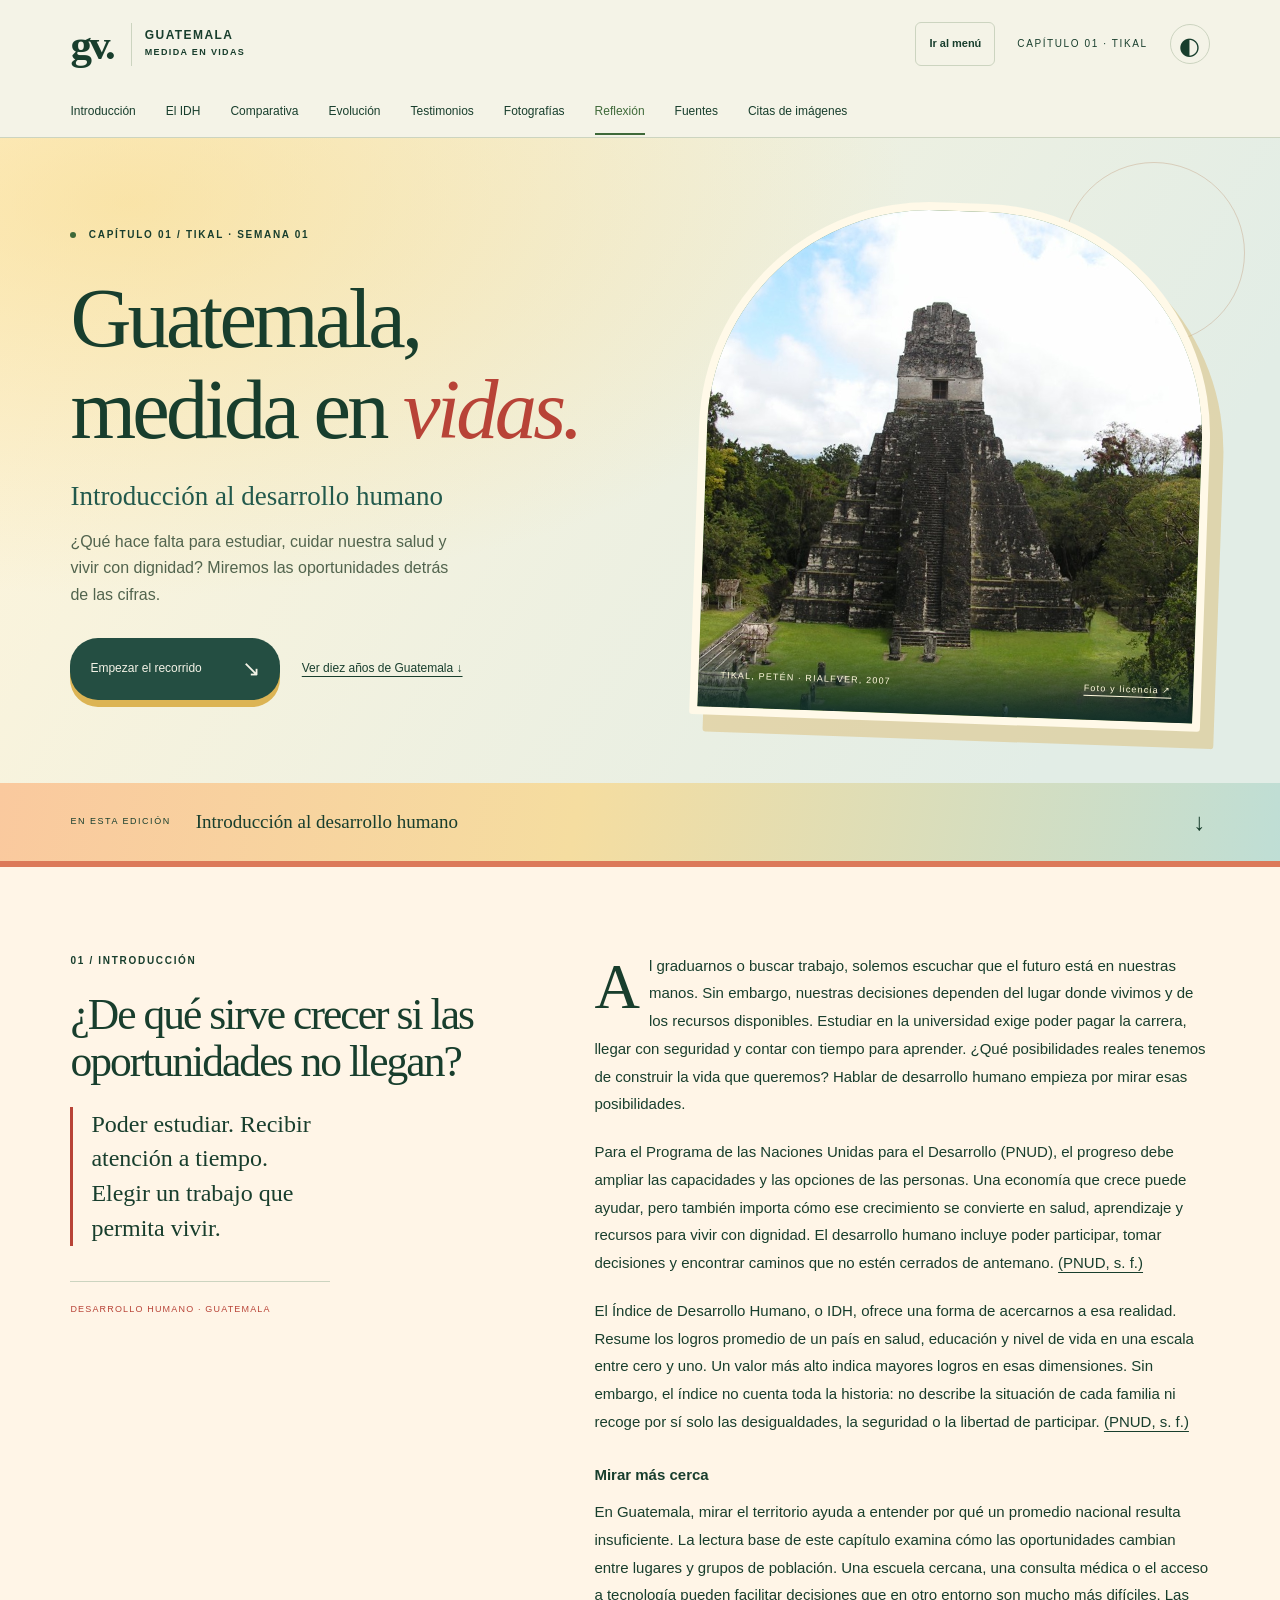
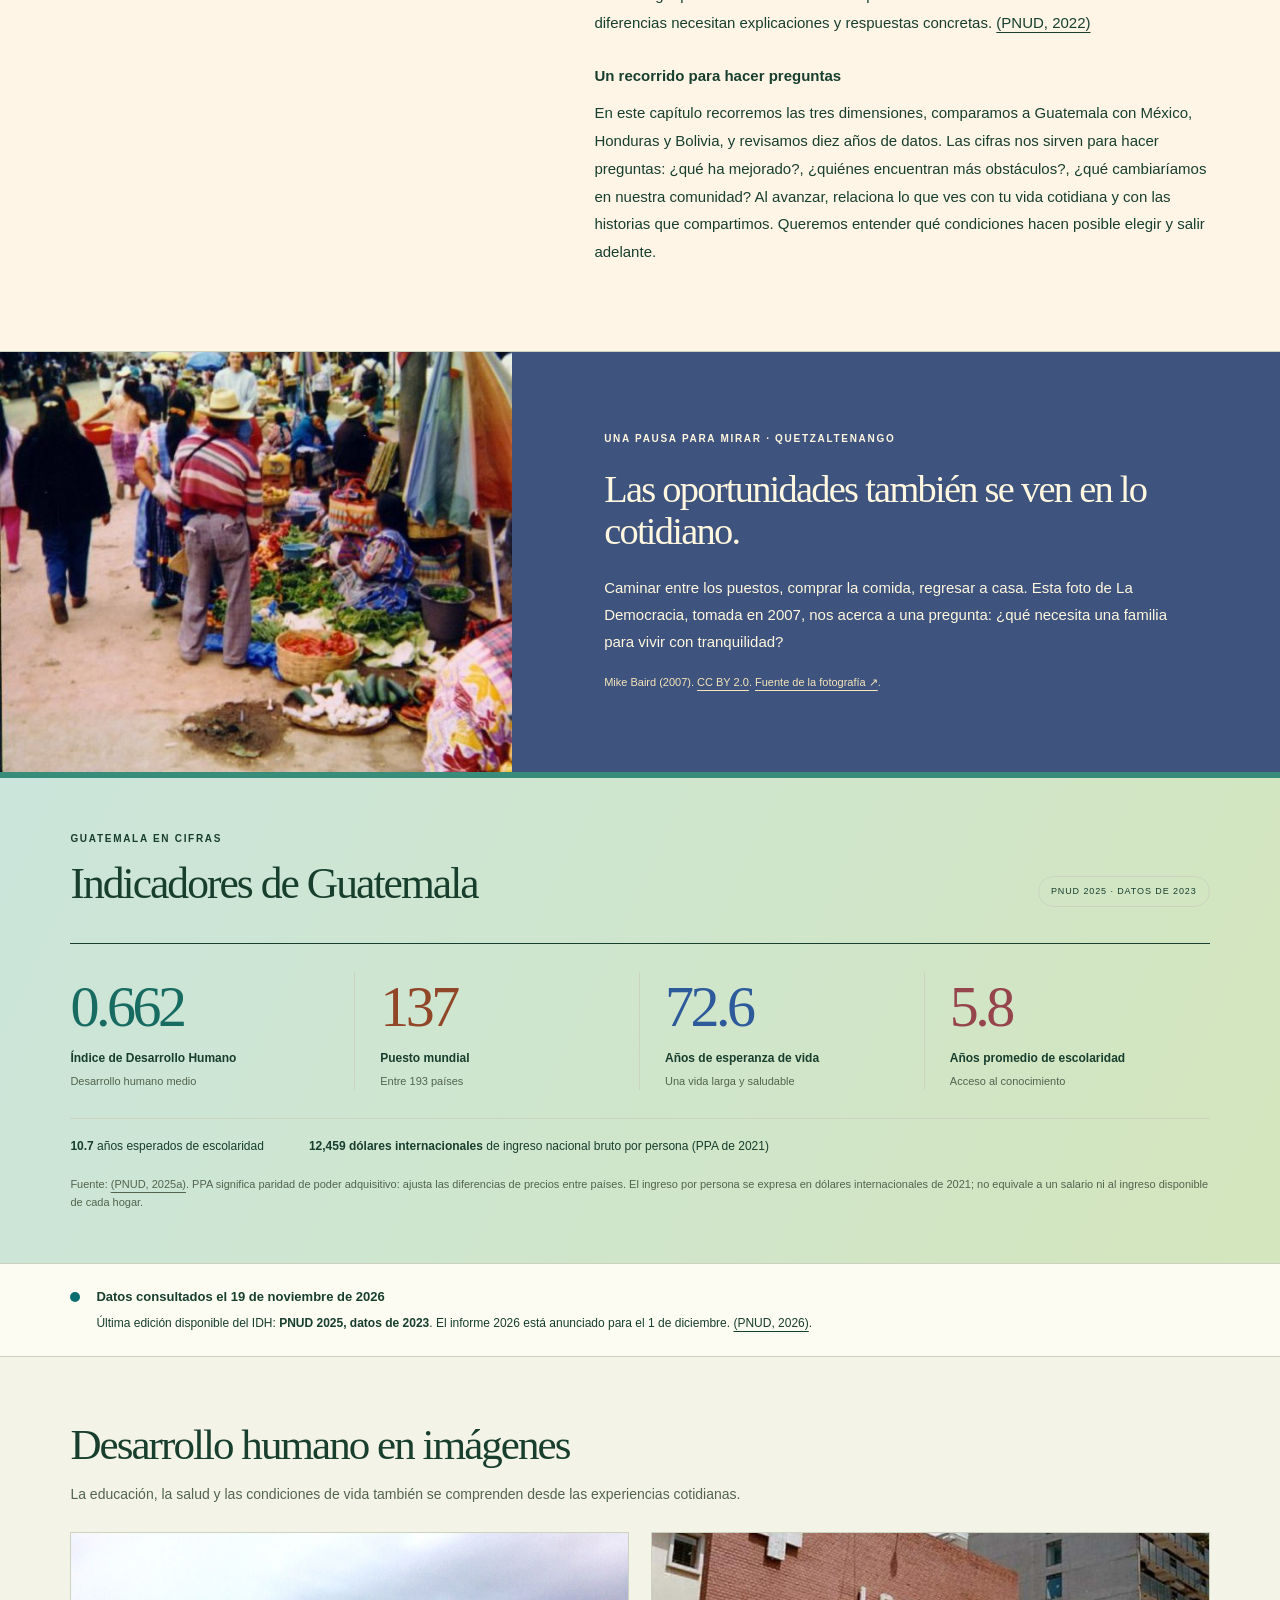
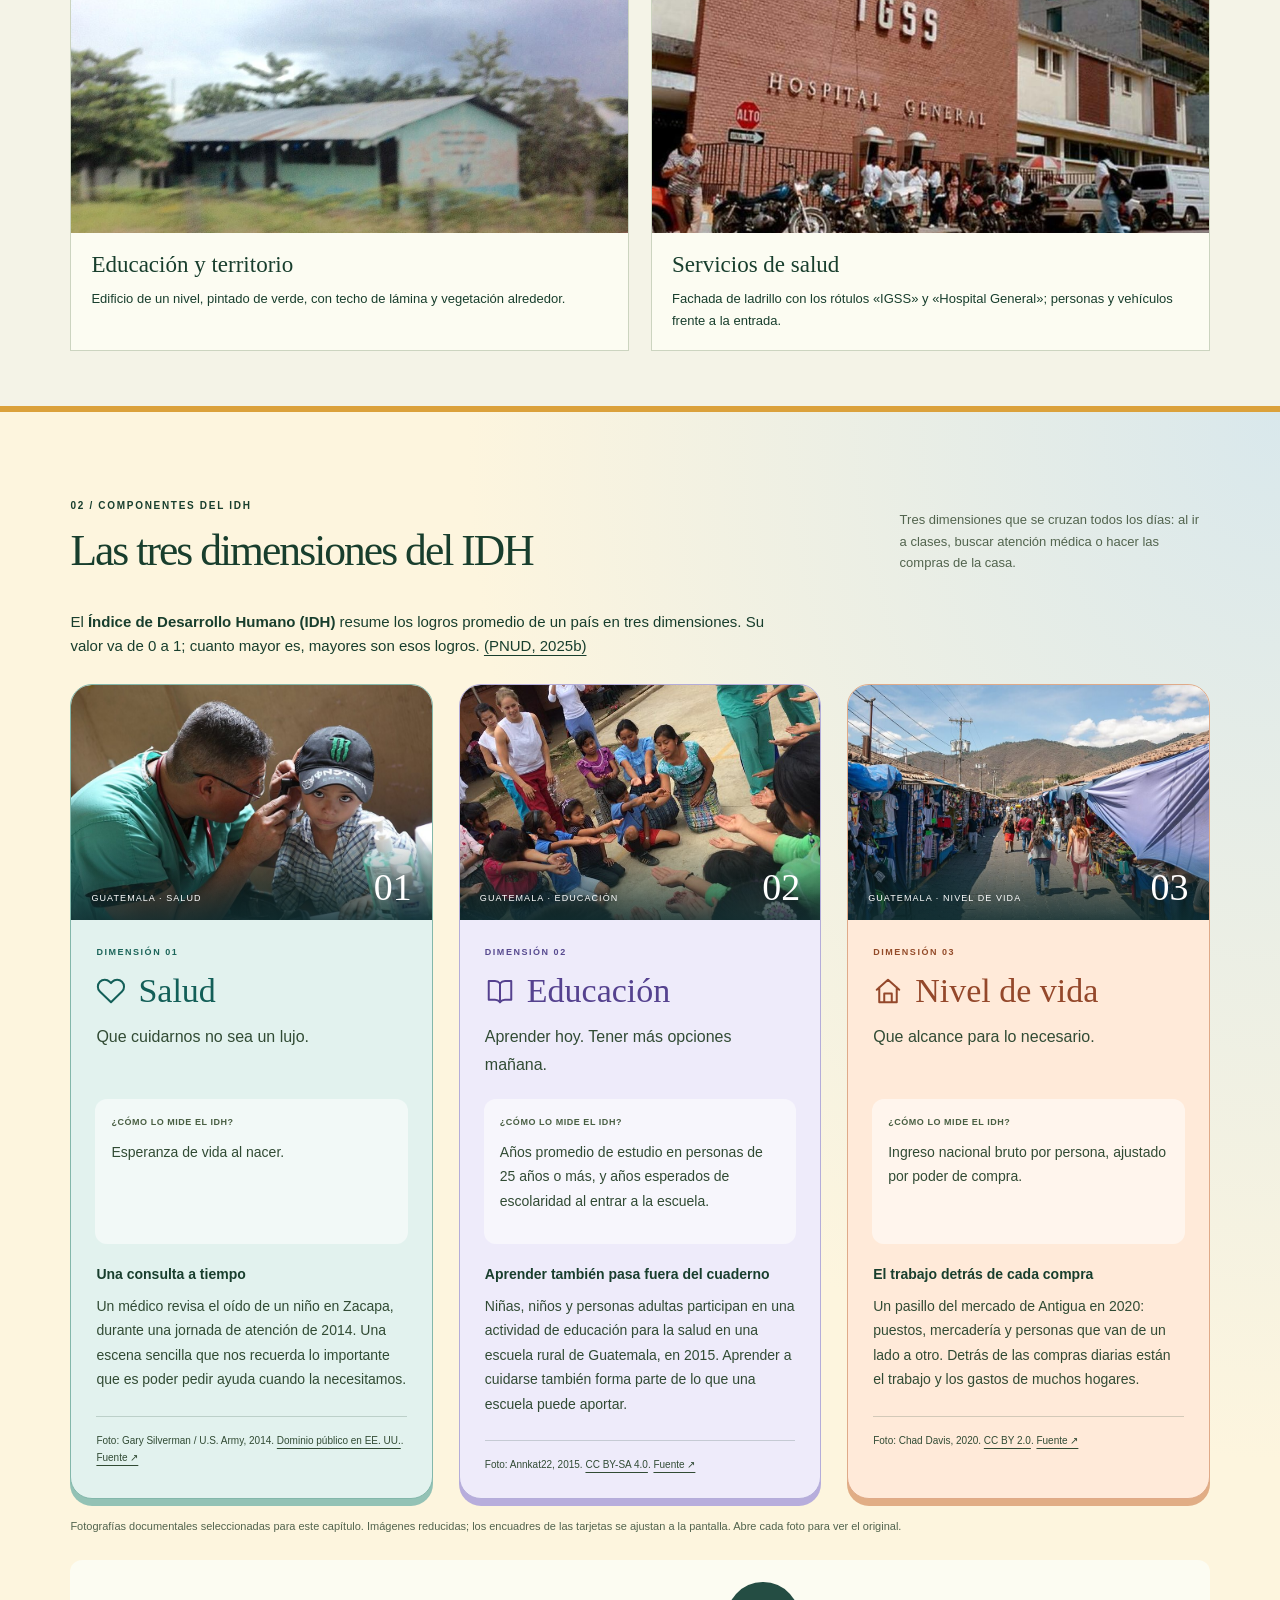
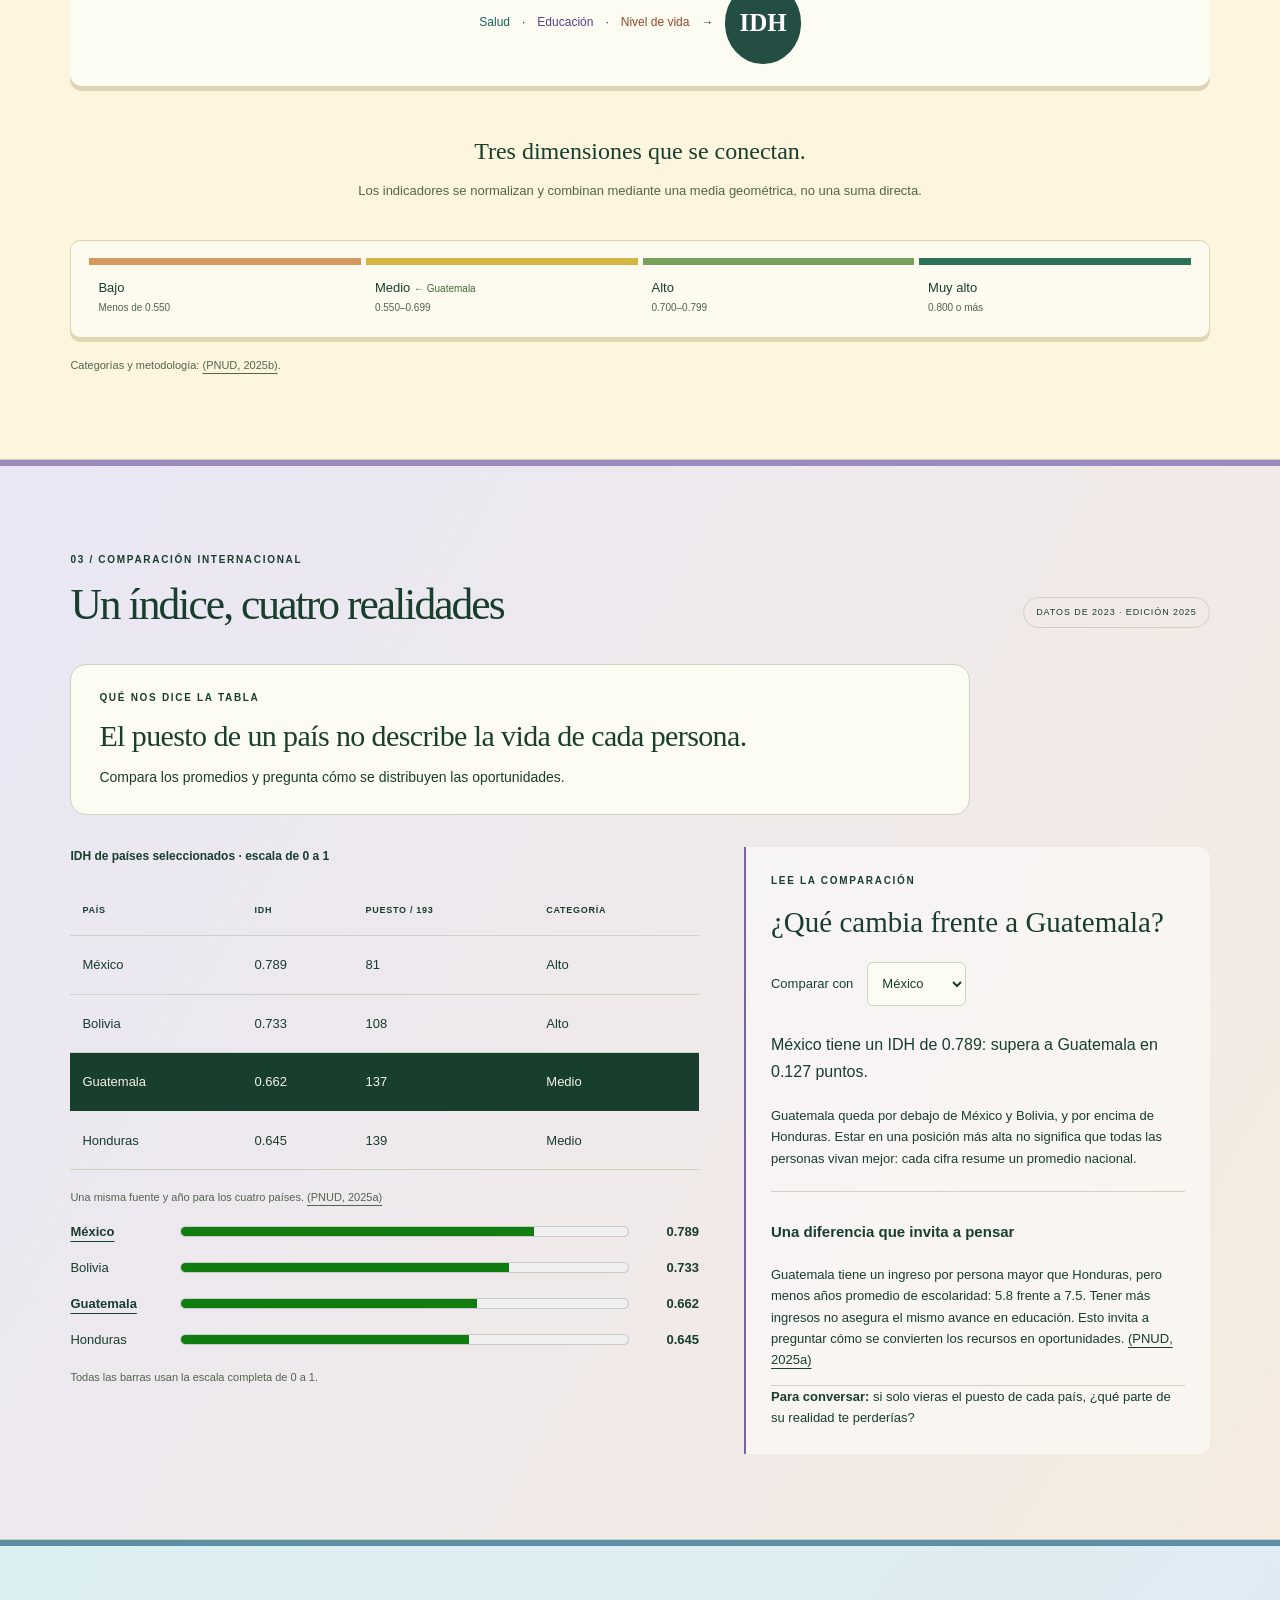
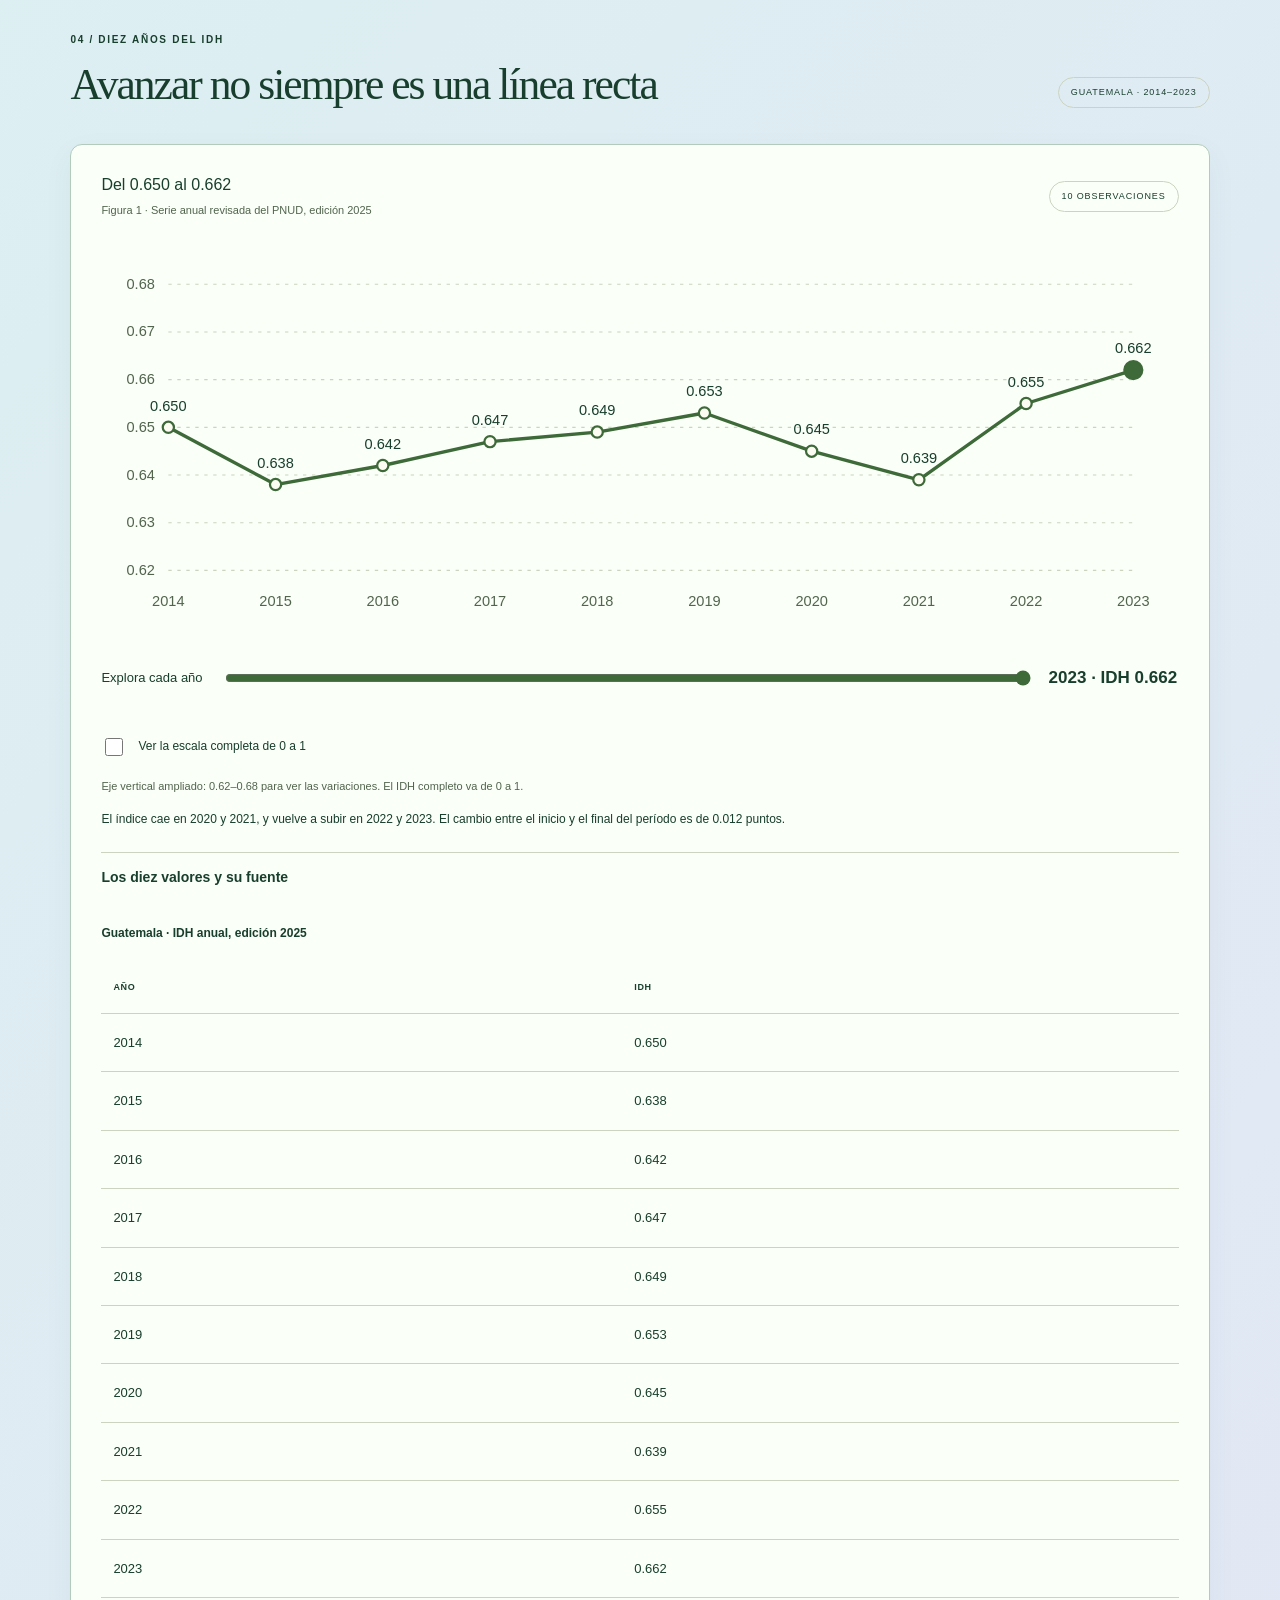
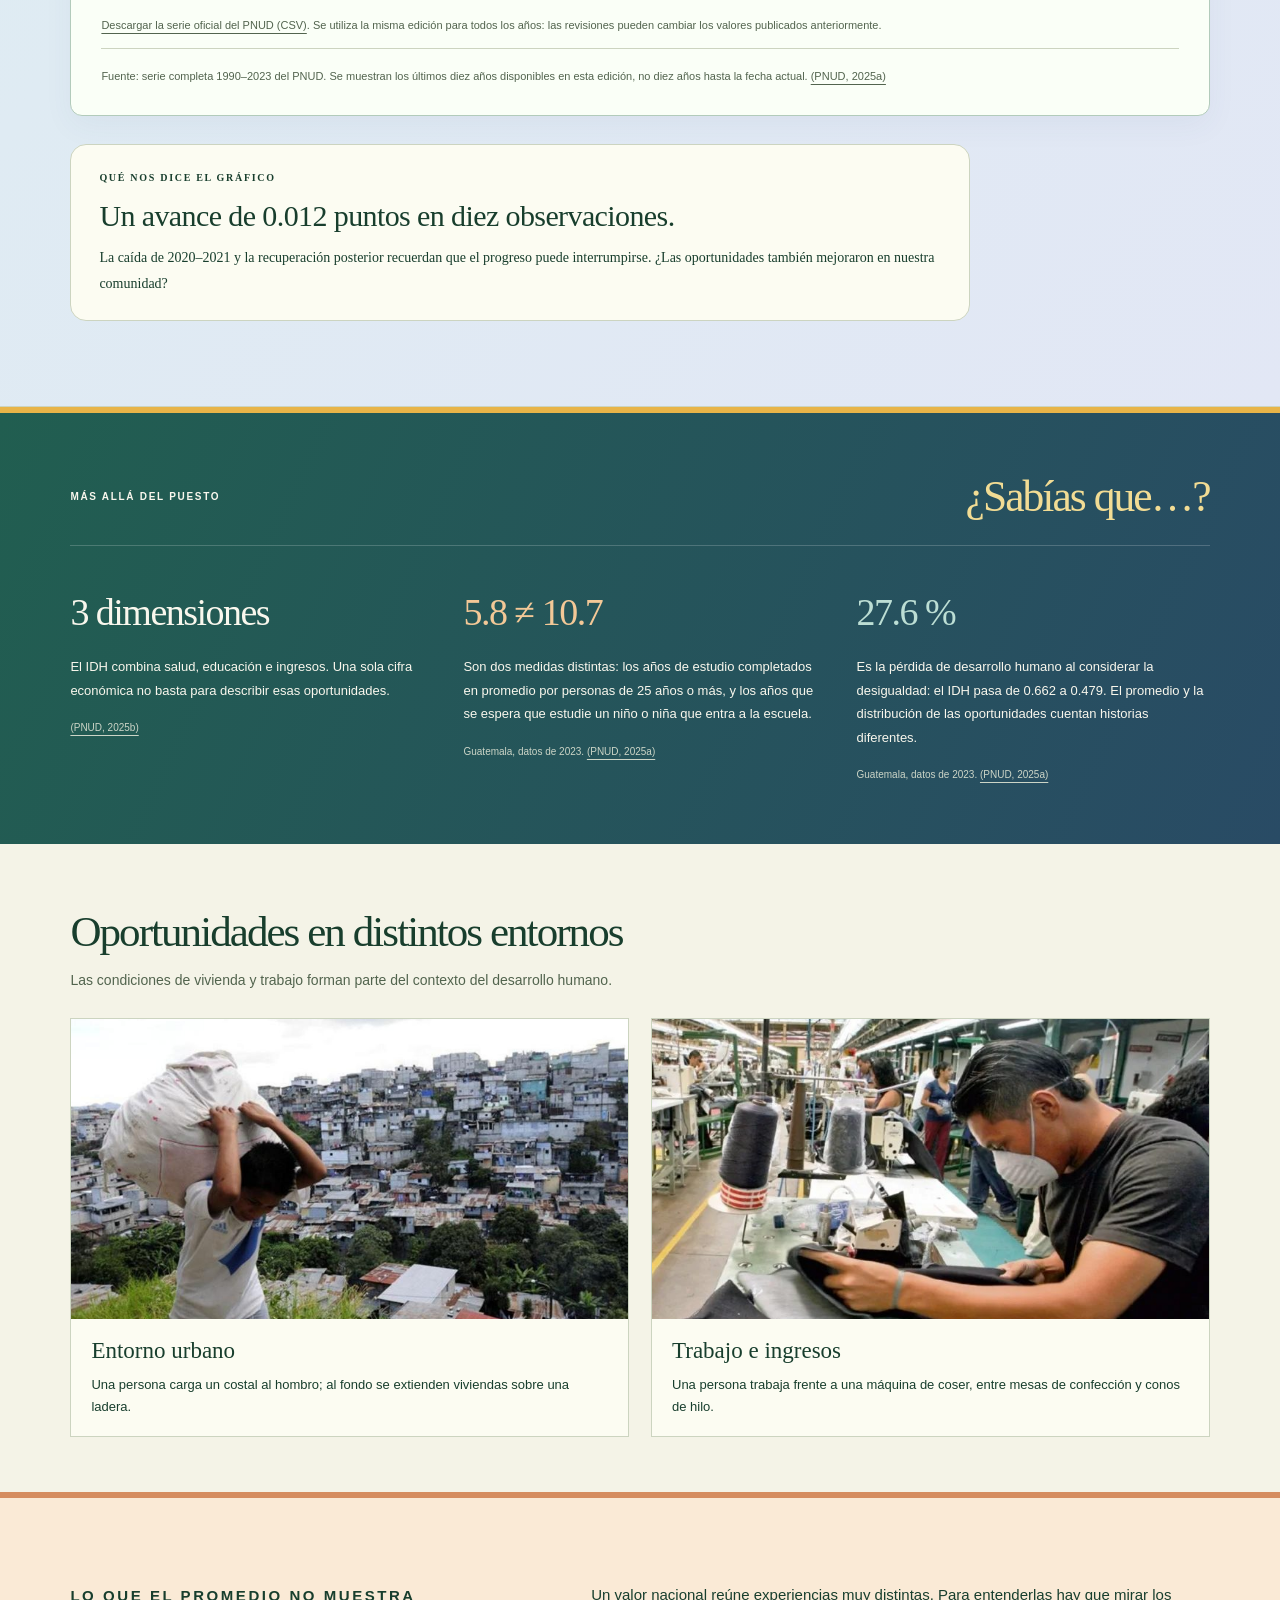
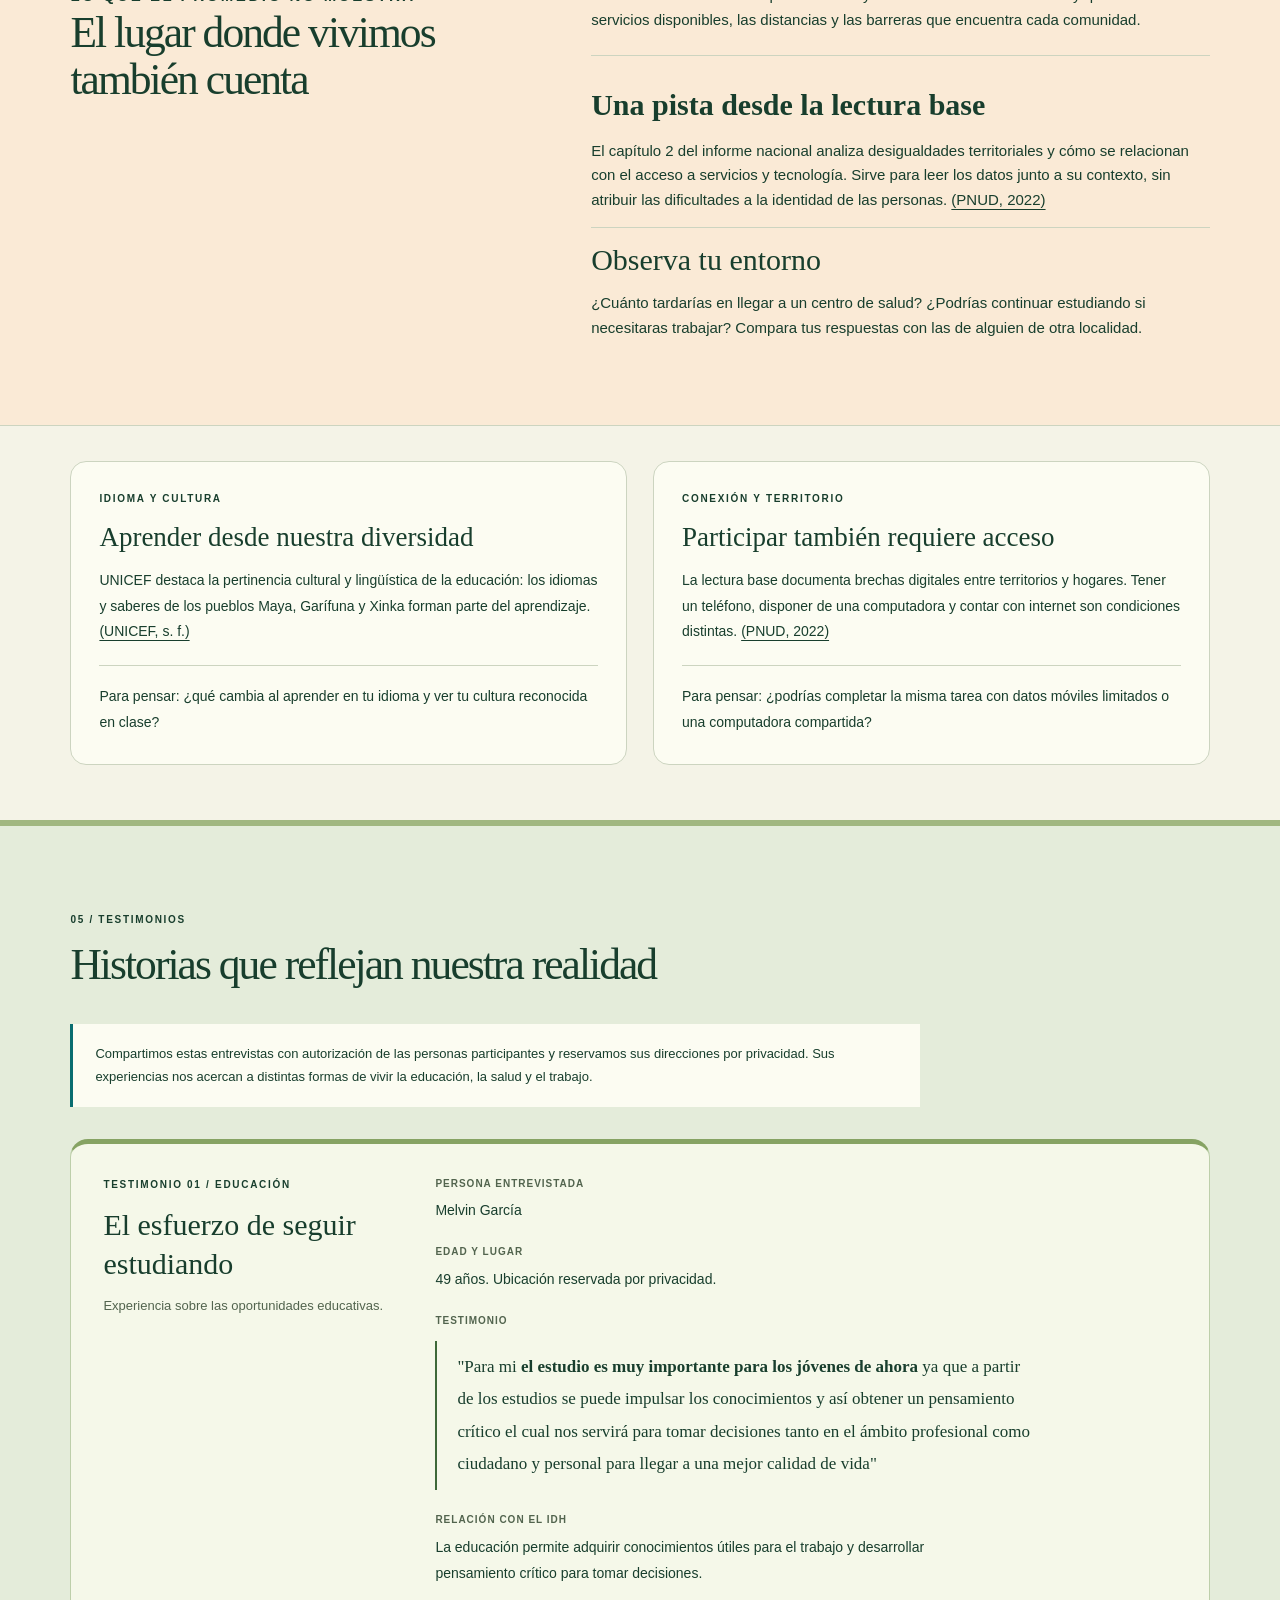
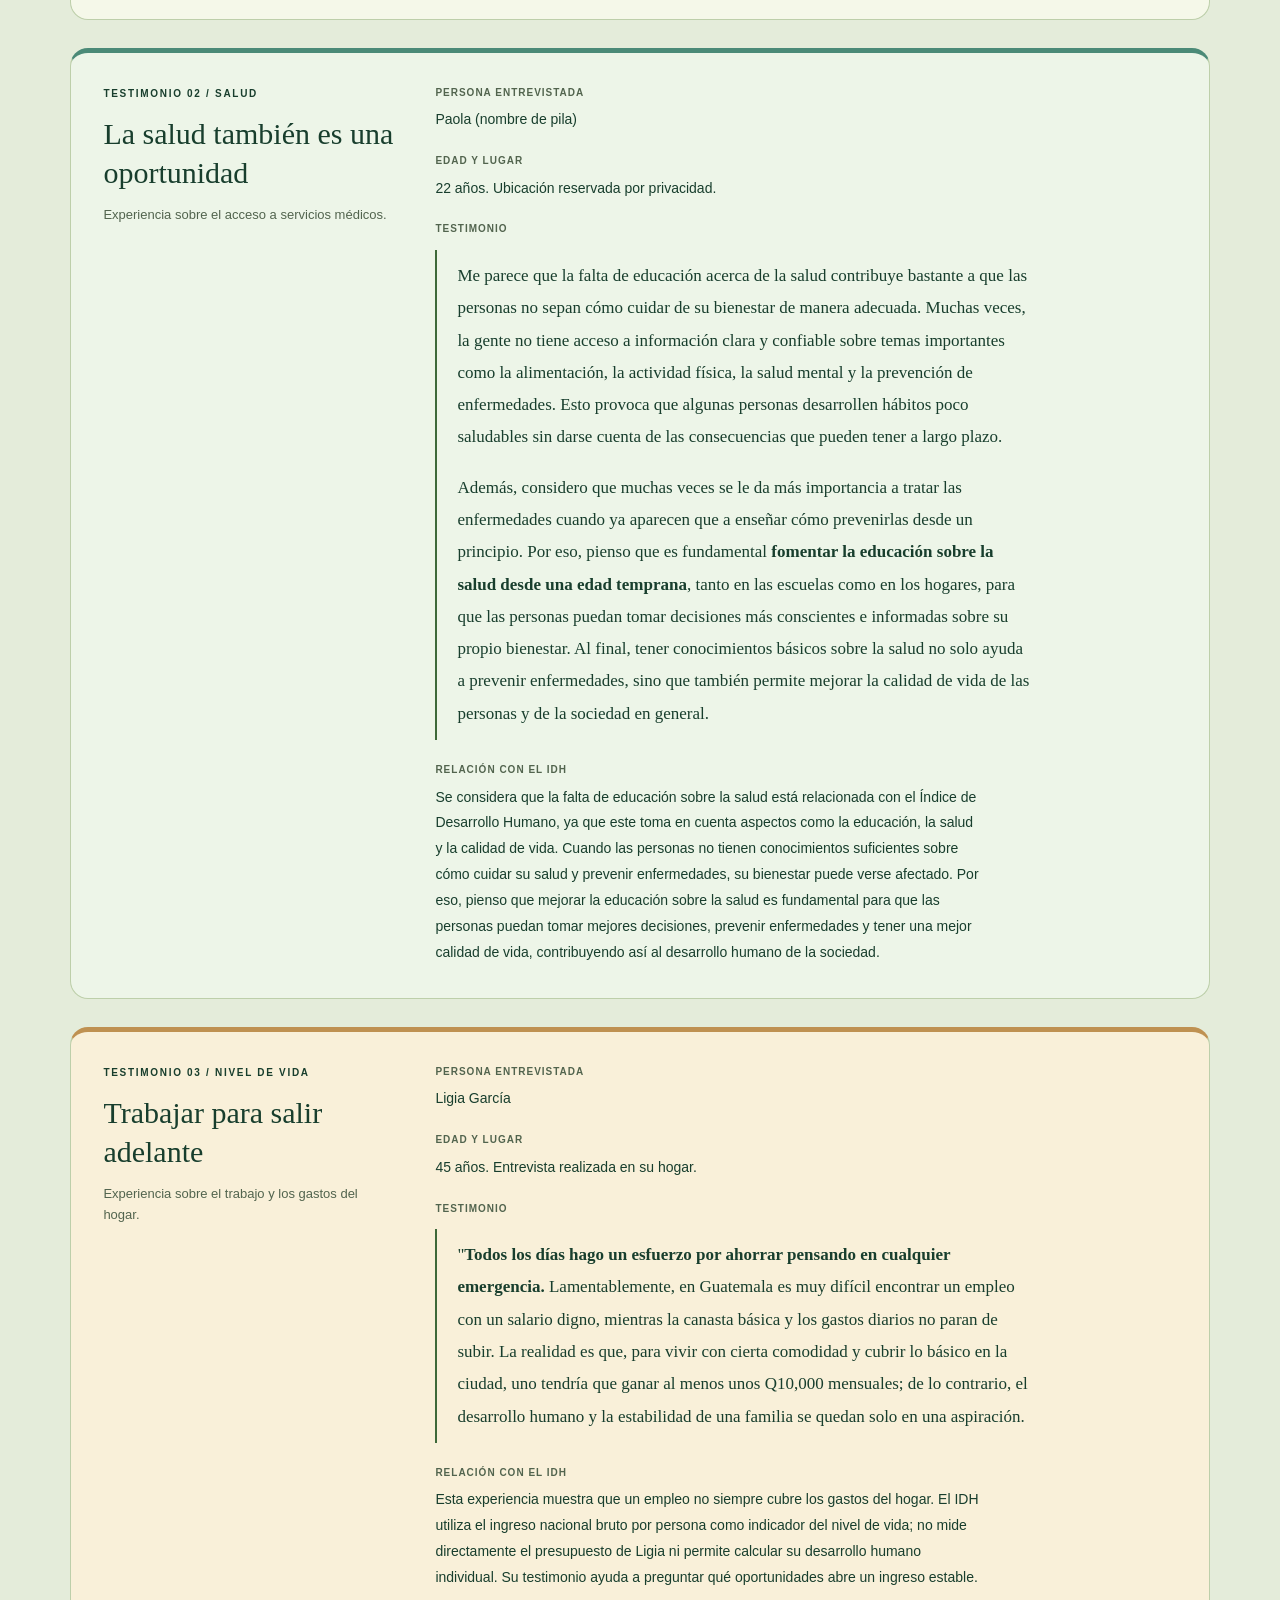
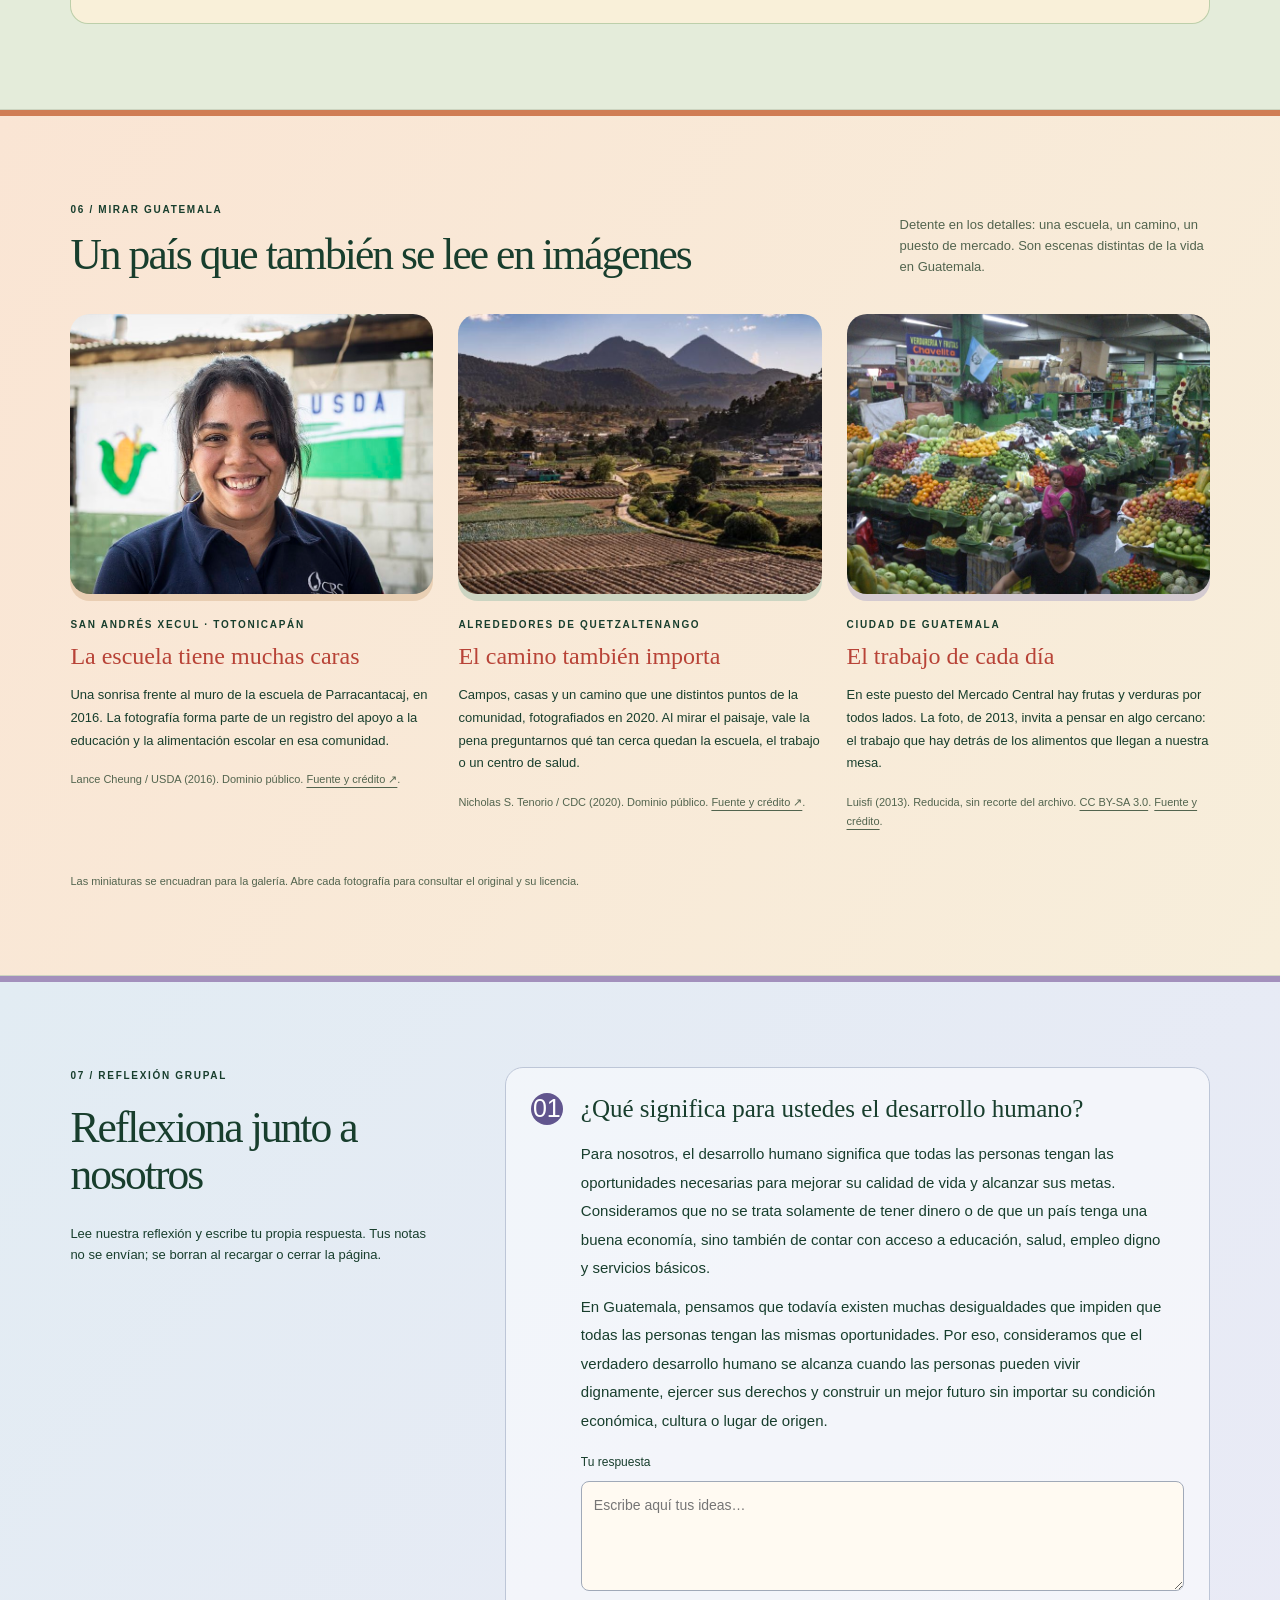
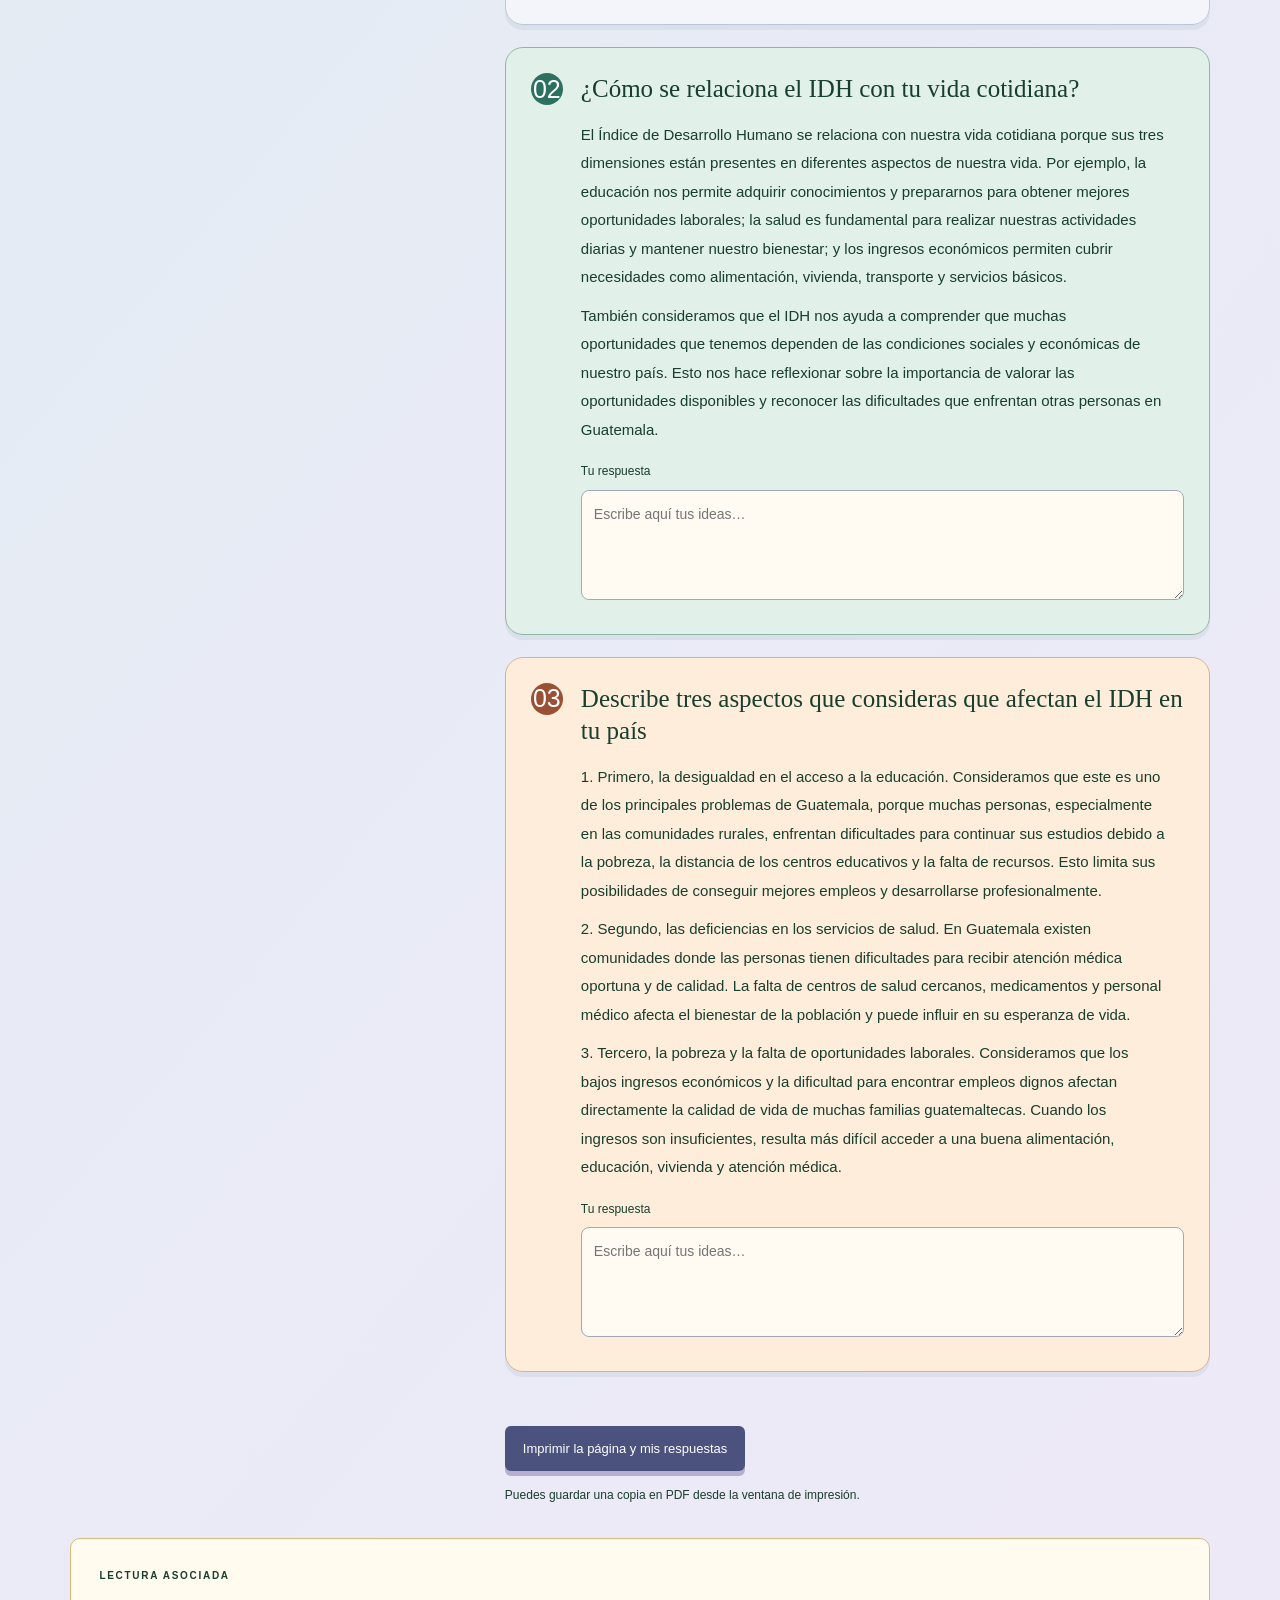
==== commit 30f5f67c: "Completar historias y fuentes del capítulo de ingresos" ====
--- a/index.html
+++ b/index.html
@@ -53,12 +53,10 @@
 <div class="section-side"><p class="eyebrow">01 / INTRODUCCIÓN</p><h2>¿De qué sirve crecer si las oportunidades no llegan?</h2><p class="intro-pull">Poder estudiar. Recibir atención a tiempo. Elegir un trabajo que permita vivir.</p><span class="side-tag">DESARROLLO HUMANO · GUATEMALA</span></div>
 <div class="body-copy">
 <p>
-  Muchas veces hemos escuchado la frase "El futuro está en tus manos", especialmente en momentos de grandes cambios como
-  al graduarnos del colegio o al conseguir un nuevo trabajo. Pero la realidad es que nuestras decisiones dependen mucho del contexto
-  en el que vivimos. Cumplir un sueño como graduarse de la universidad depende si es que hay una universidad cerca de donde uno vive,
-  si podemos costearnos la carrera, si hay transporte seguro o si tenemos el apoyo de nuestras familias.
-  Al final, todo se resume en una misma pregunta: ¿qué posibilidades reales tenemos de construir la vida que queremos?
-  Hablar de desarrollo humano empieza por mirar esas posibilidades, incluso las que a veces damos por sentadas.</p>
+  Al graduarnos o buscar trabajo, solemos escuchar que el futuro está en nuestras manos. Sin embargo, nuestras decisiones
+  dependen del lugar donde vivimos y de los recursos disponibles. Estudiar en la universidad exige poder pagar la carrera,
+  llegar con seguridad y contar con tiempo para aprender. ¿Qué posibilidades reales tenemos de construir la vida que queremos?
+  Hablar de desarrollo humano empieza por mirar esas posibilidades.</p>
 <p>Para el Programa de las Naciones Unidas para el Desarrollo (PNUD), el progreso debe ampliar las capacidades
   y las opciones de las personas. Una economía que crece puede ayudar, pero también importa cómo ese crecimiento
   se convierte en salud, aprendizaje y recursos para vivir con dignidad. El desarrollo humano incluye poder participar,
@@ -123,7 +121,6 @@
 </div>
 </div>
 <p class="interview-note">Compartimos estas entrevistas con autorización de las personas participantes y reservamos sus direcciones por privacidad. Sus experiencias nos acercan a distintas formas de vivir la educación, la salud y el trabajo.</p><div class="voices">
-<!-- TESTIMONIO 1: EDUCACION -->
 <article class="voice">
 <span class="eyebrow">TESTIMONIO 01 / EDUCACIÓN</span>
 <h3>El esfuerzo de seguir estudiando</h3>
@@ -143,20 +140,18 @@
         </dd>
 <dt>Relación con el IDH</dt>
 <dd>
-          La educación permite adquirir conocimientos clave para obtener
-          no solo empleo si no que un pensmaiento crítico para la toma de
-          decisiones.
+          La educación permite adquirir conocimientos útiles para el trabajo y
+          desarrollar pensamiento crítico para tomar decisiones.
         </dd>
 </dl>
 </article>
-<!-- TESTIMONIO 2: SALUD -->
 <article class="voice">
 <span class="eyebrow">TESTIMONIO 02 / SALUD</span>
 <h3>La salud también es una oportunidad</h3>
 <p>Experiencia sobre el acceso a servicios médicos.</p>
 <dl>
 <dt>Persona entrevistada</dt>
-<dd>Paola (Hermana de Nájera): </dd>
+<dd>Paola (nombre de pila)</dd>
 <dt>Edad y lugar</dt>
 <dd>22 años. Ubicación reservada por privacidad.</dd>
 <dt>Testimonio</dt>
@@ -188,7 +183,6 @@
         </dd>
 </dl>
 </article>
-<!-- TESTIMONIO 3: NIVEL DE VIDA -->
 <article class="voice">
 <span class="eyebrow">TESTIMONIO 03 / NIVEL DE VIDA</span>
 <h3>Trabajar para salir adelante</h3>
@@ -209,12 +203,10 @@
         </dd>
 <dt>Relación con el IDH</dt>
 <dd>
-          En cuanto a la experiencia laboral, se evidencia lo complicado que resulta encontrar
-          un empleo con una remuneración justa para llevar una vida cómoda. Esta situación impacta
-          de forma directa en el Índice de Desarrollo Humano (IDH). Asimismo, al reflexionar sobre
-          la realidad de diversos hogares guatemaltecos y elaborar un presupuesto detallado, se
-          concluyó que se requiere un ingreso significativamente superior al salario mínimo para
-          cubrir las necesidades básicas e imprevistos.
+          Esta experiencia muestra que un empleo no siempre cubre los gastos del hogar.
+          El IDH utiliza el ingreso nacional bruto por persona como indicador del nivel de vida;
+          no mide directamente el presupuesto de Ligia ni permite calcular su desarrollo humano
+          individual. Su testimonio ayuda a preguntar qué oportunidades abre un ingreso estable.
         </dd>
       </dl>
     </article>
@@ -285,7 +277,7 @@
 <li id="ref-foto-tikal">Rialfver. (2007, 22 de febrero). <cite>Guatemala 074</cite> [Fotografía]. Wikimedia Commons. <a href="https://commons.wikimedia.org/wiki/File:Guatemala_074.jpg">Archivo original</a>. <a href="https://creativecommons.org/licenses/by-sa/3.0/">CC BY-SA 3.0</a>.</li>
 <li id="ref-foto-salud">Silverman, G. (2014, 21 de abril). <cite>A Guatemalan Army doctor examines a child</cite> [Fotografía]. U.S. Army. Wikimedia Commons. <a href="https://commons.wikimedia.org/wiki/File:A_Guatemalan_Army_doctor_examines_a_child.jpg">Original y declaración de dominio público</a>.</li>
 <li id="ref-foto-territorio">Tenorio, N. S. (2020). <cite>Village near Quetzaltenango, Guatemala</cite> [Fotografía, n.º 23895]. Centers for Disease Control and Prevention, Public Health Image Library. <a href="https://wwwn.cdc.gov/phil/Details.aspx?pid=23895">Original y declaración de dominio público</a>.</li></ol><p class="source">Se utilizan versiones reducidas. Los encuadres se adaptan a las tarjetas; consulta cada original para ver la fotografía completa y su licencia.</p></section>
-</main><footer><a class="footer-title" href="#inicio">Guatemala,<br/>medida en <em>vidas.</em></a><div><p>Revista digital · Realidad guatemalteca y desarrollo humano</p><p><strong class="authors">Autores: <a href="capitulo-6.html#integrantes">los kekes</a></strong></p><p><span class="pending">Ciudadanía Global · UVG · 2026</span></p><small>Capítulo 02 disponible: <a href="capitulo-2.html">Educación y oportunidades de conocimiento ↗</a></small></div><a class="back-top menu-button" href="menu.html">Ir al menú de capítulos</a></footer><script>
+</main><footer><a class="footer-title" href="#inicio">Guatemala,<br/>medida en <em>vidas.</em></a><div><p>Revista digital · Realidad guatemalteca y desarrollo humano</p><p><strong class="authors">Autores: <a href="capitulo-6.html#integrantes">los kekes</a></strong></p><p>Ciudadanía Global · UVG · 2026</p><small>Capítulo 02 disponible: <a href="capitulo-2.html">Educación y oportunidades de conocimiento ↗</a></small></div><a class="back-top menu-button" href="menu.html">Ir al menú de capítulos</a></footer><script>
 (() => {
 const themeButton=document.querySelector('#theme');
 function setTheme(dark){document.body.classList.toggle('dark',dark);themeButton.setAttribute('aria-label',dark?'Activar modo claro':'Activar modo oscuro');themeButton.setAttribute('aria-pressed',String(dark));}
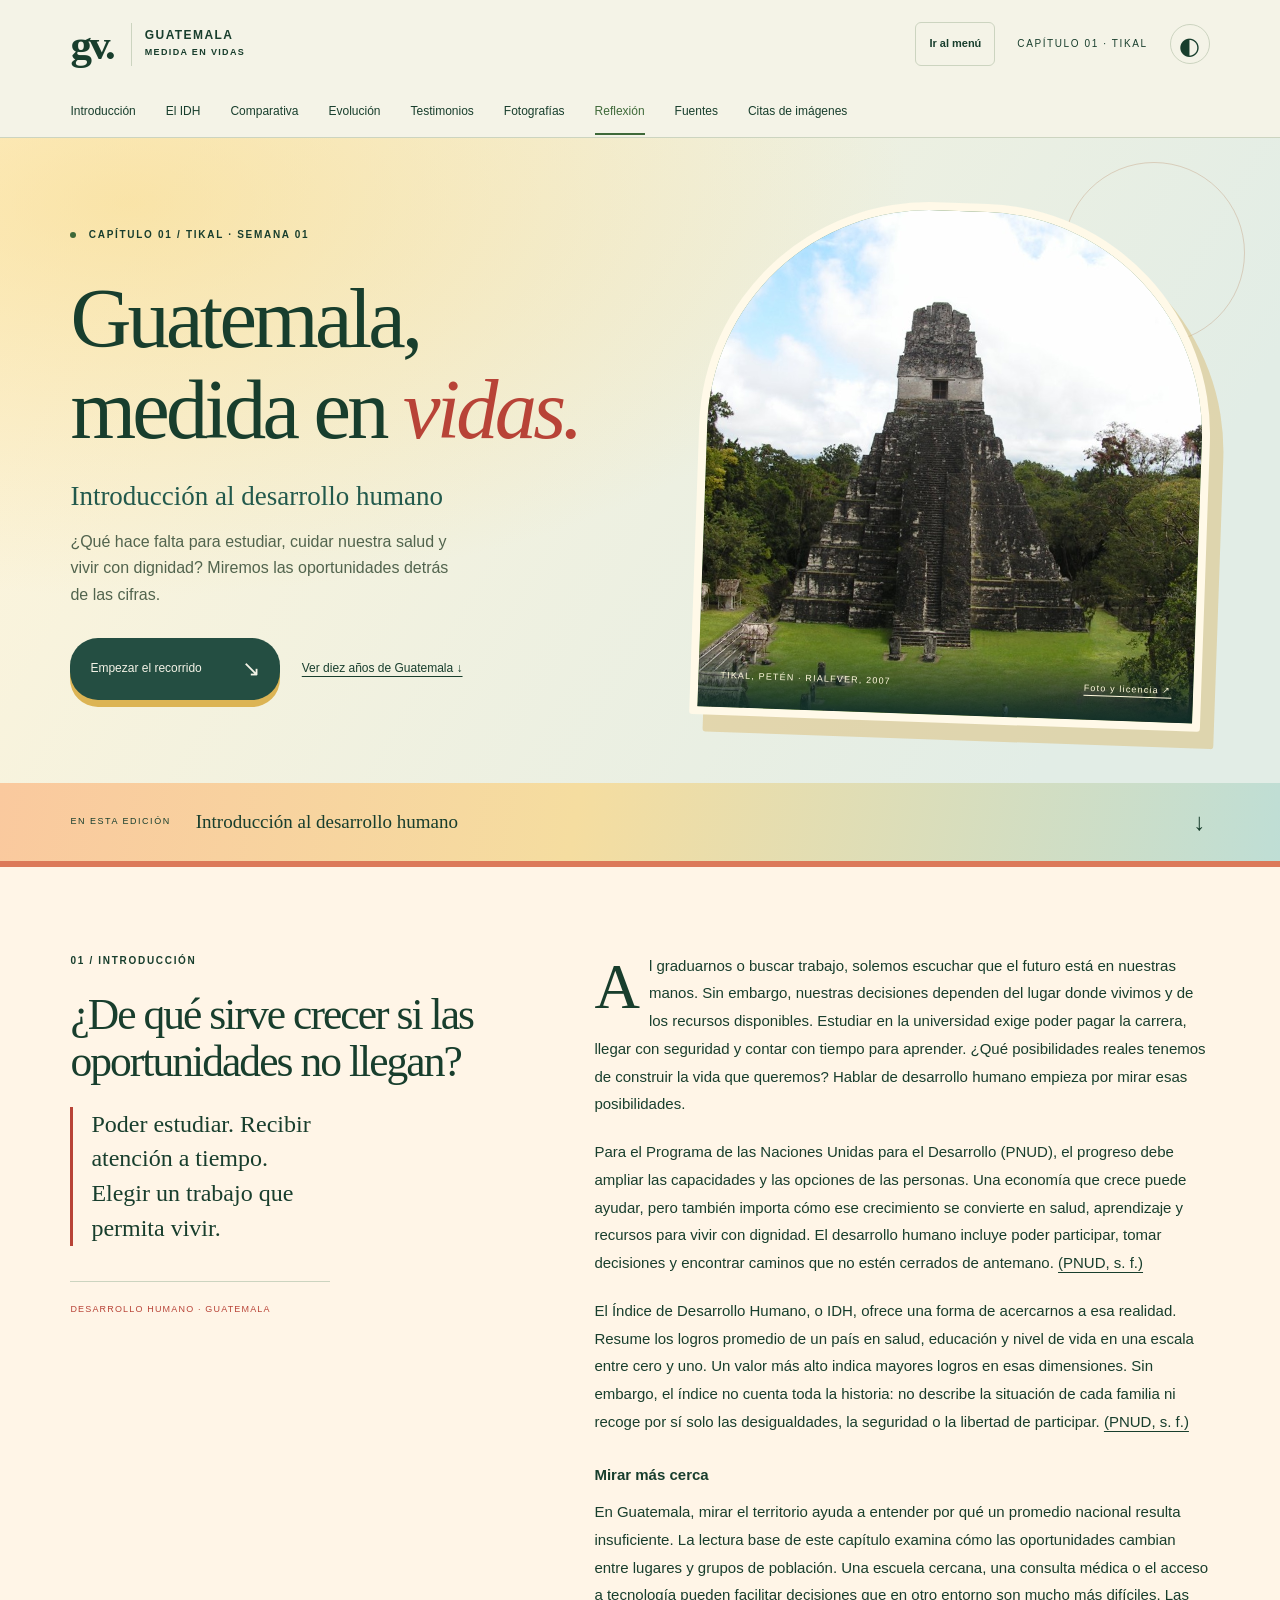
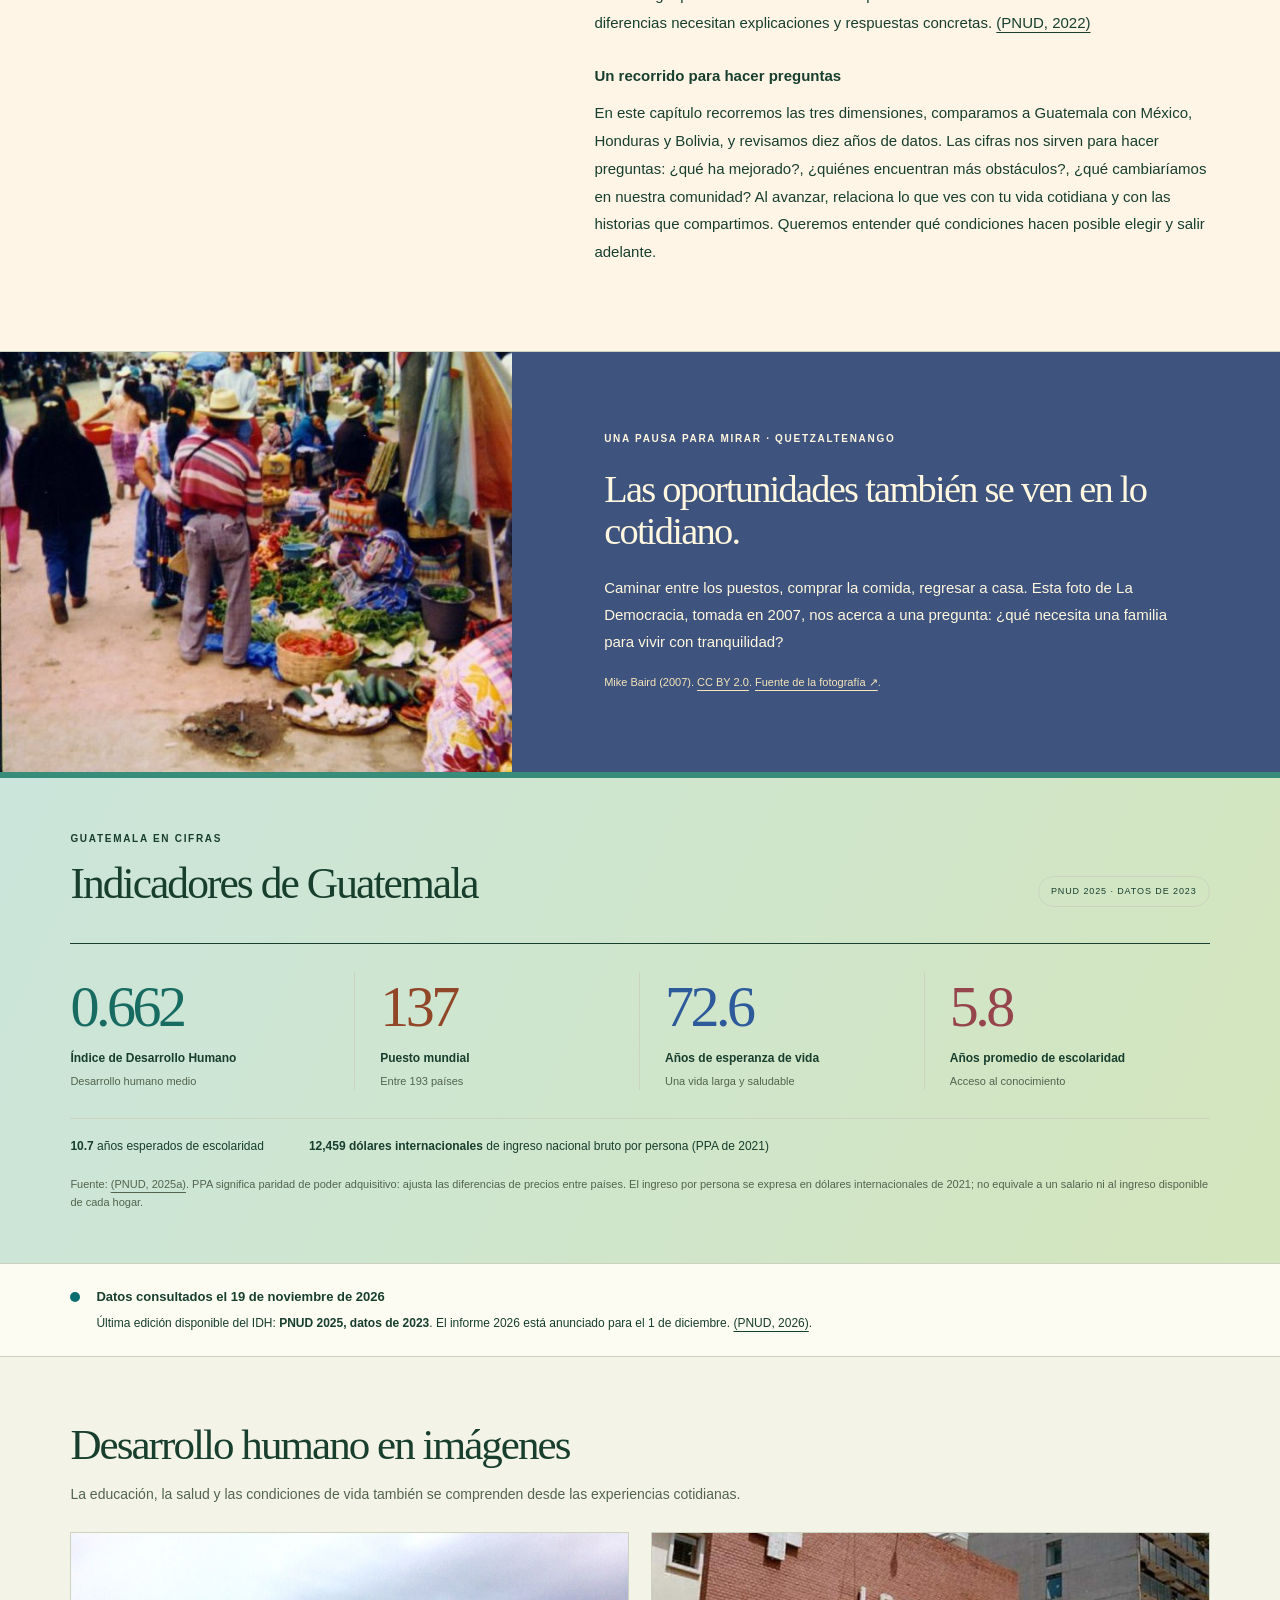
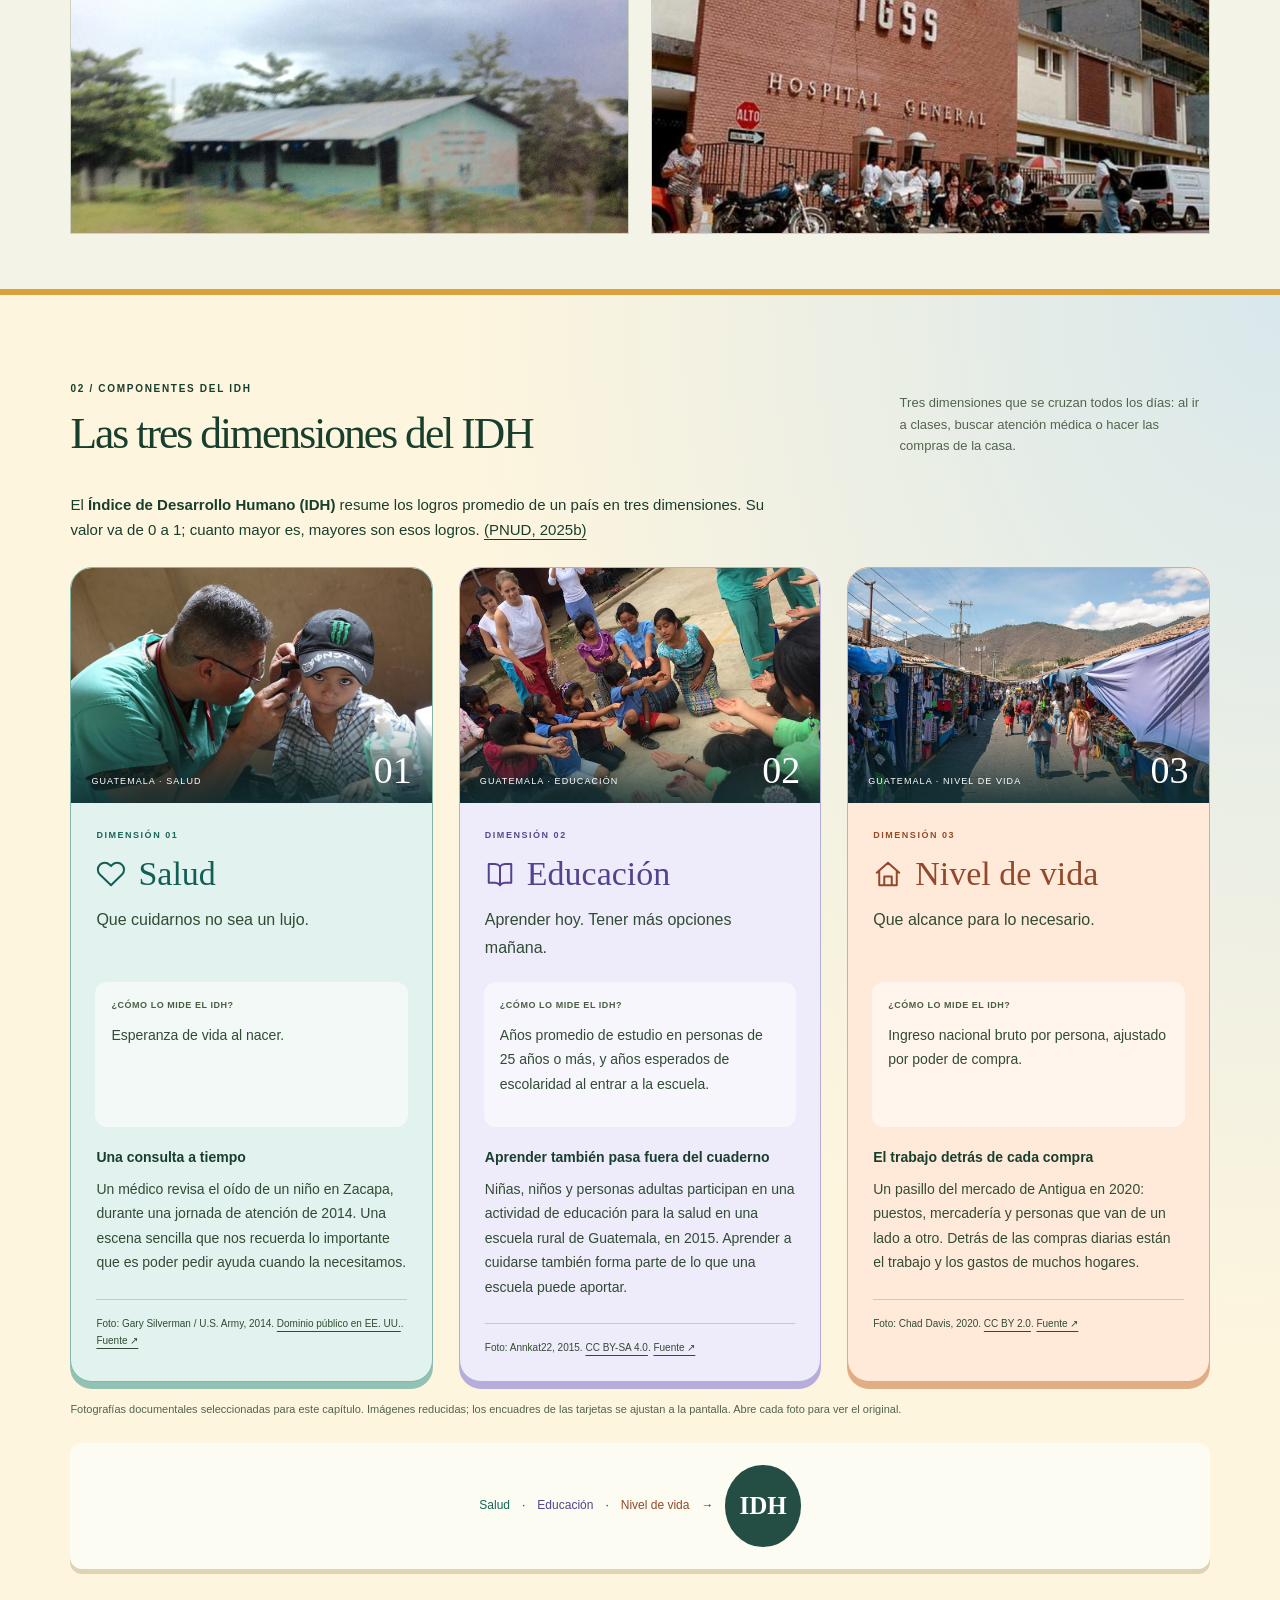
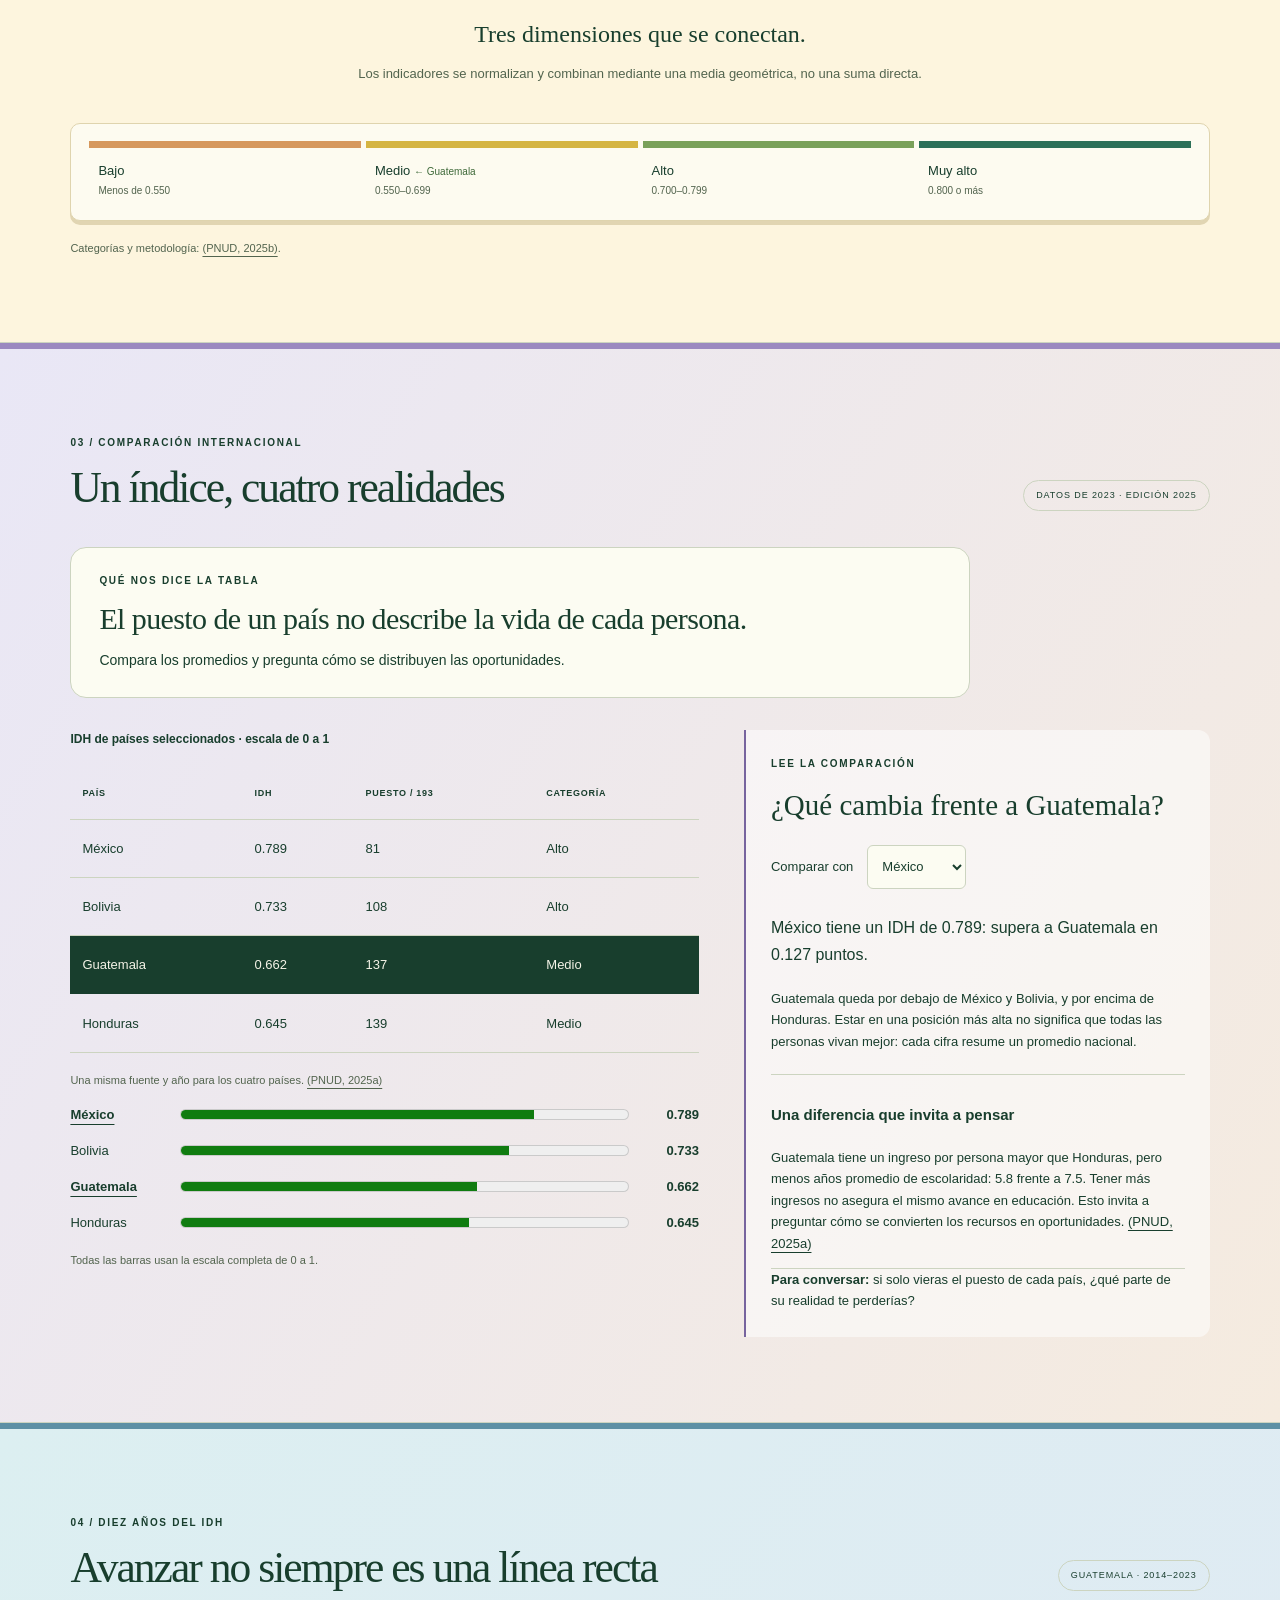
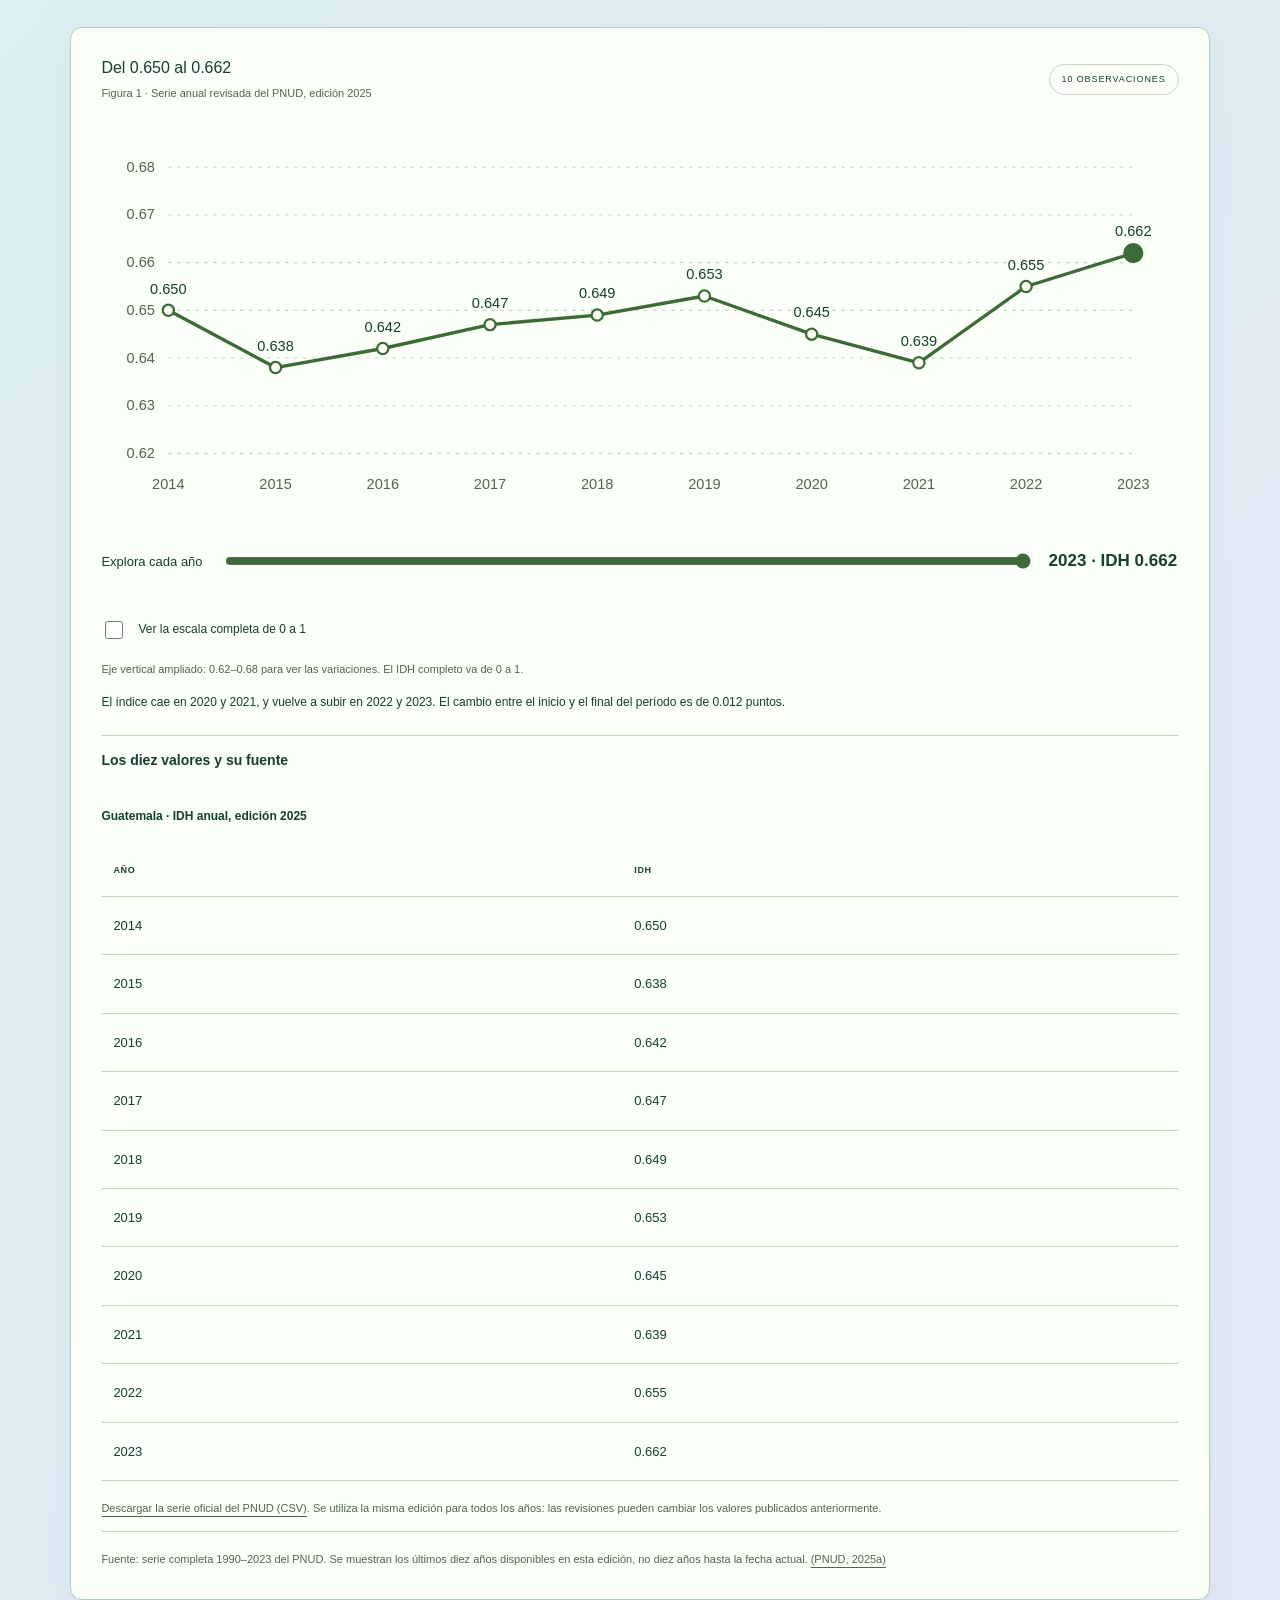
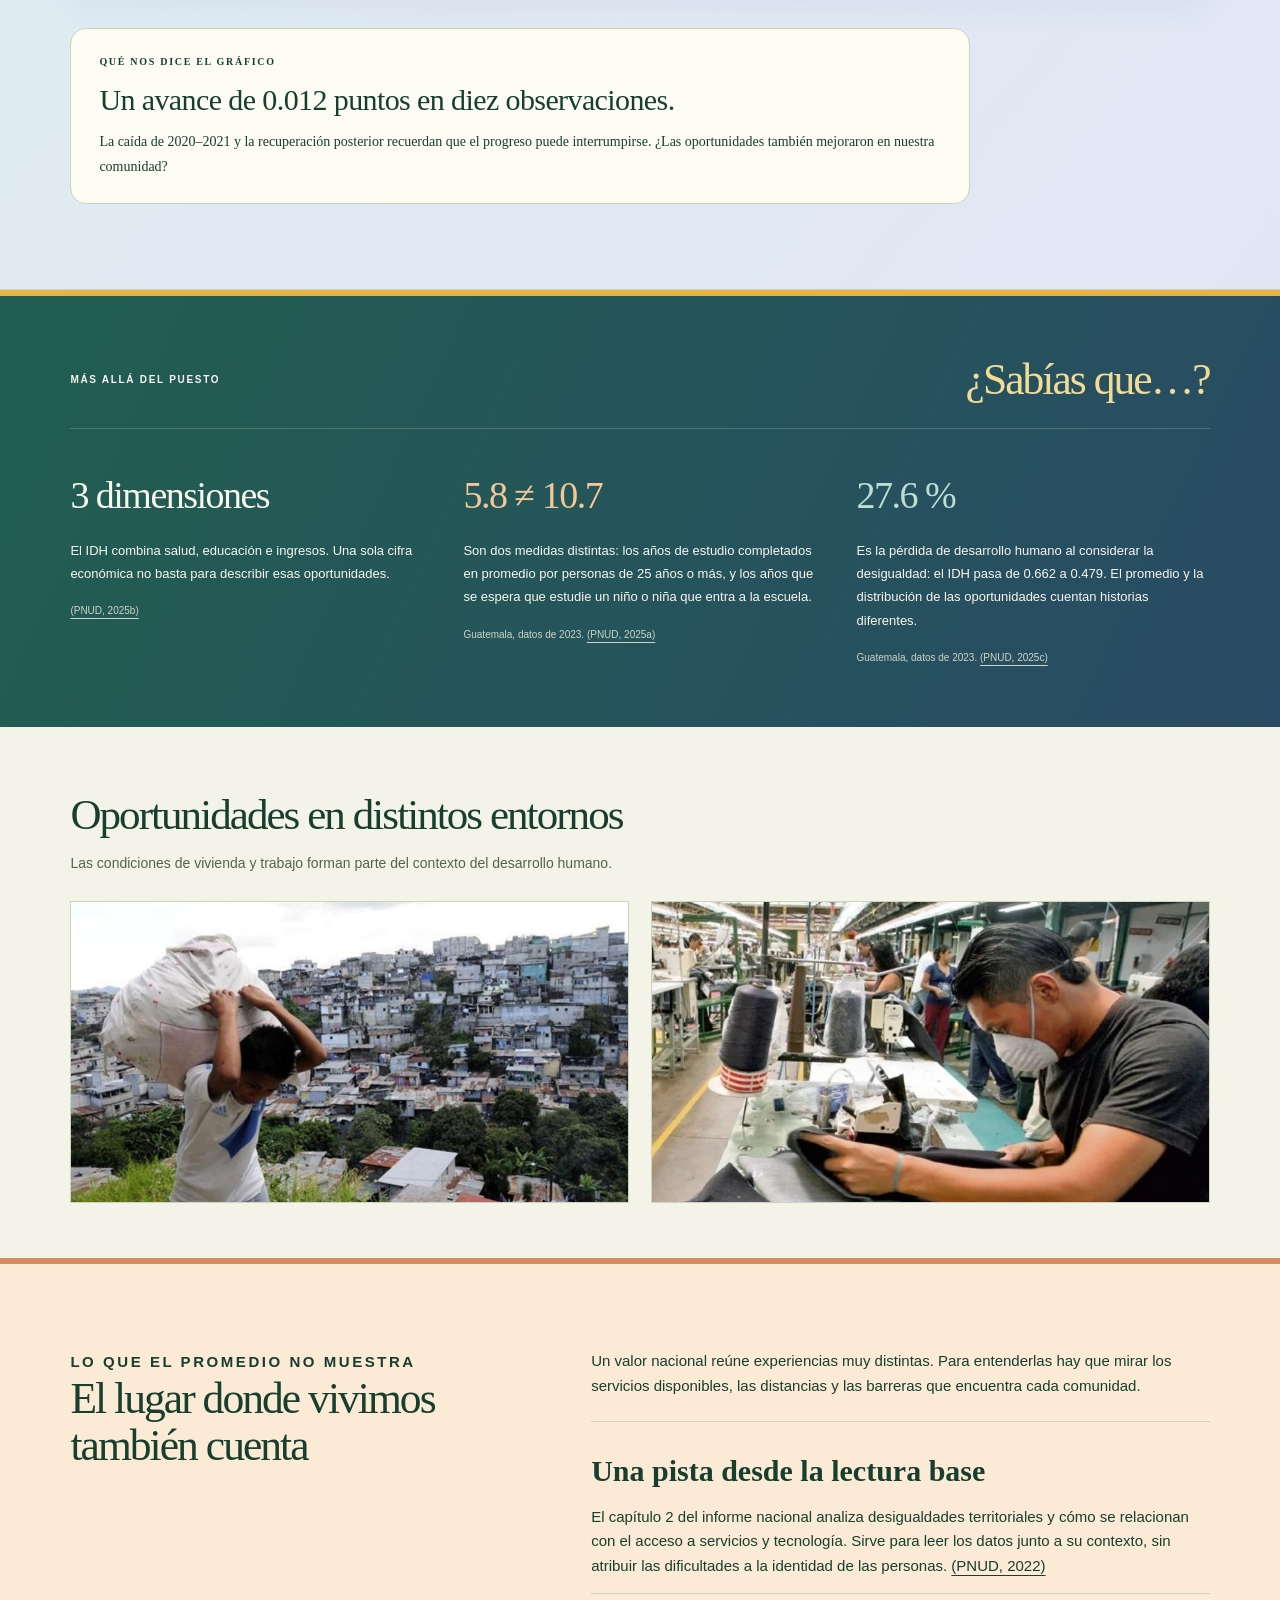
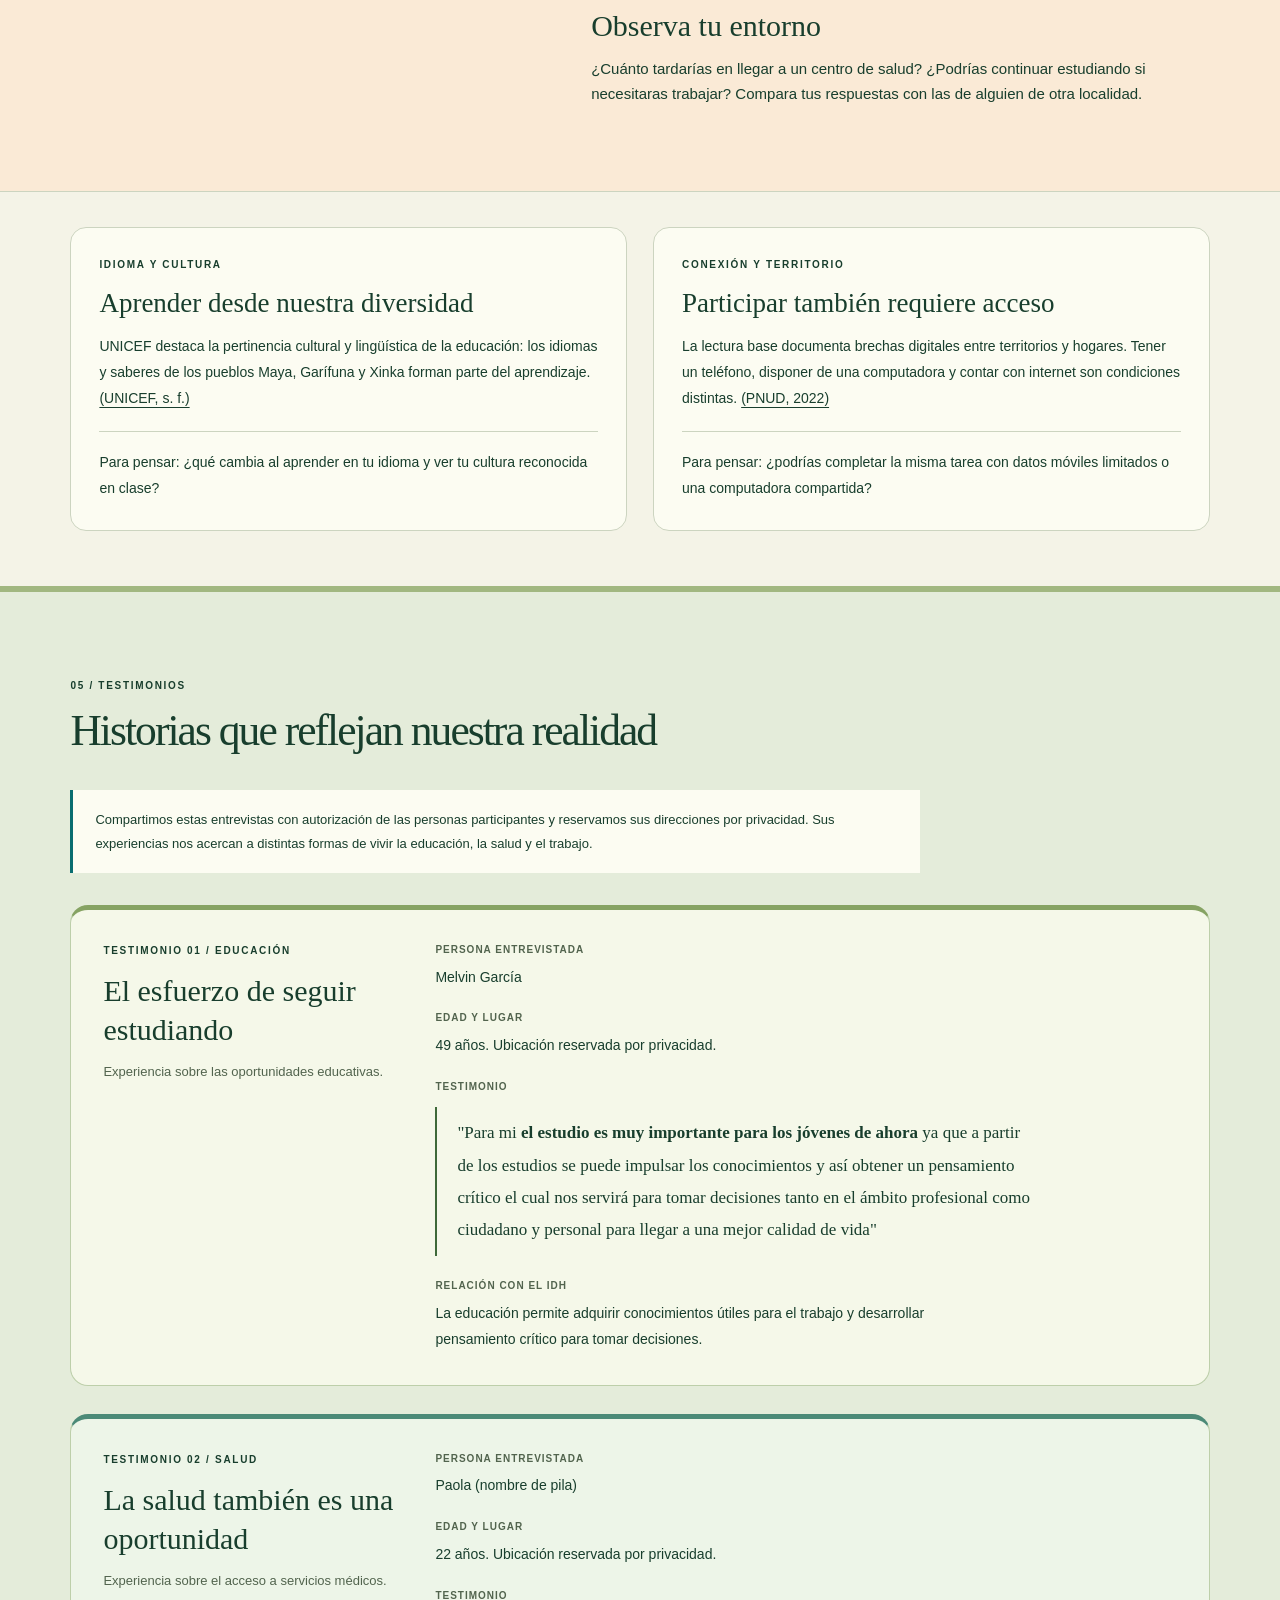
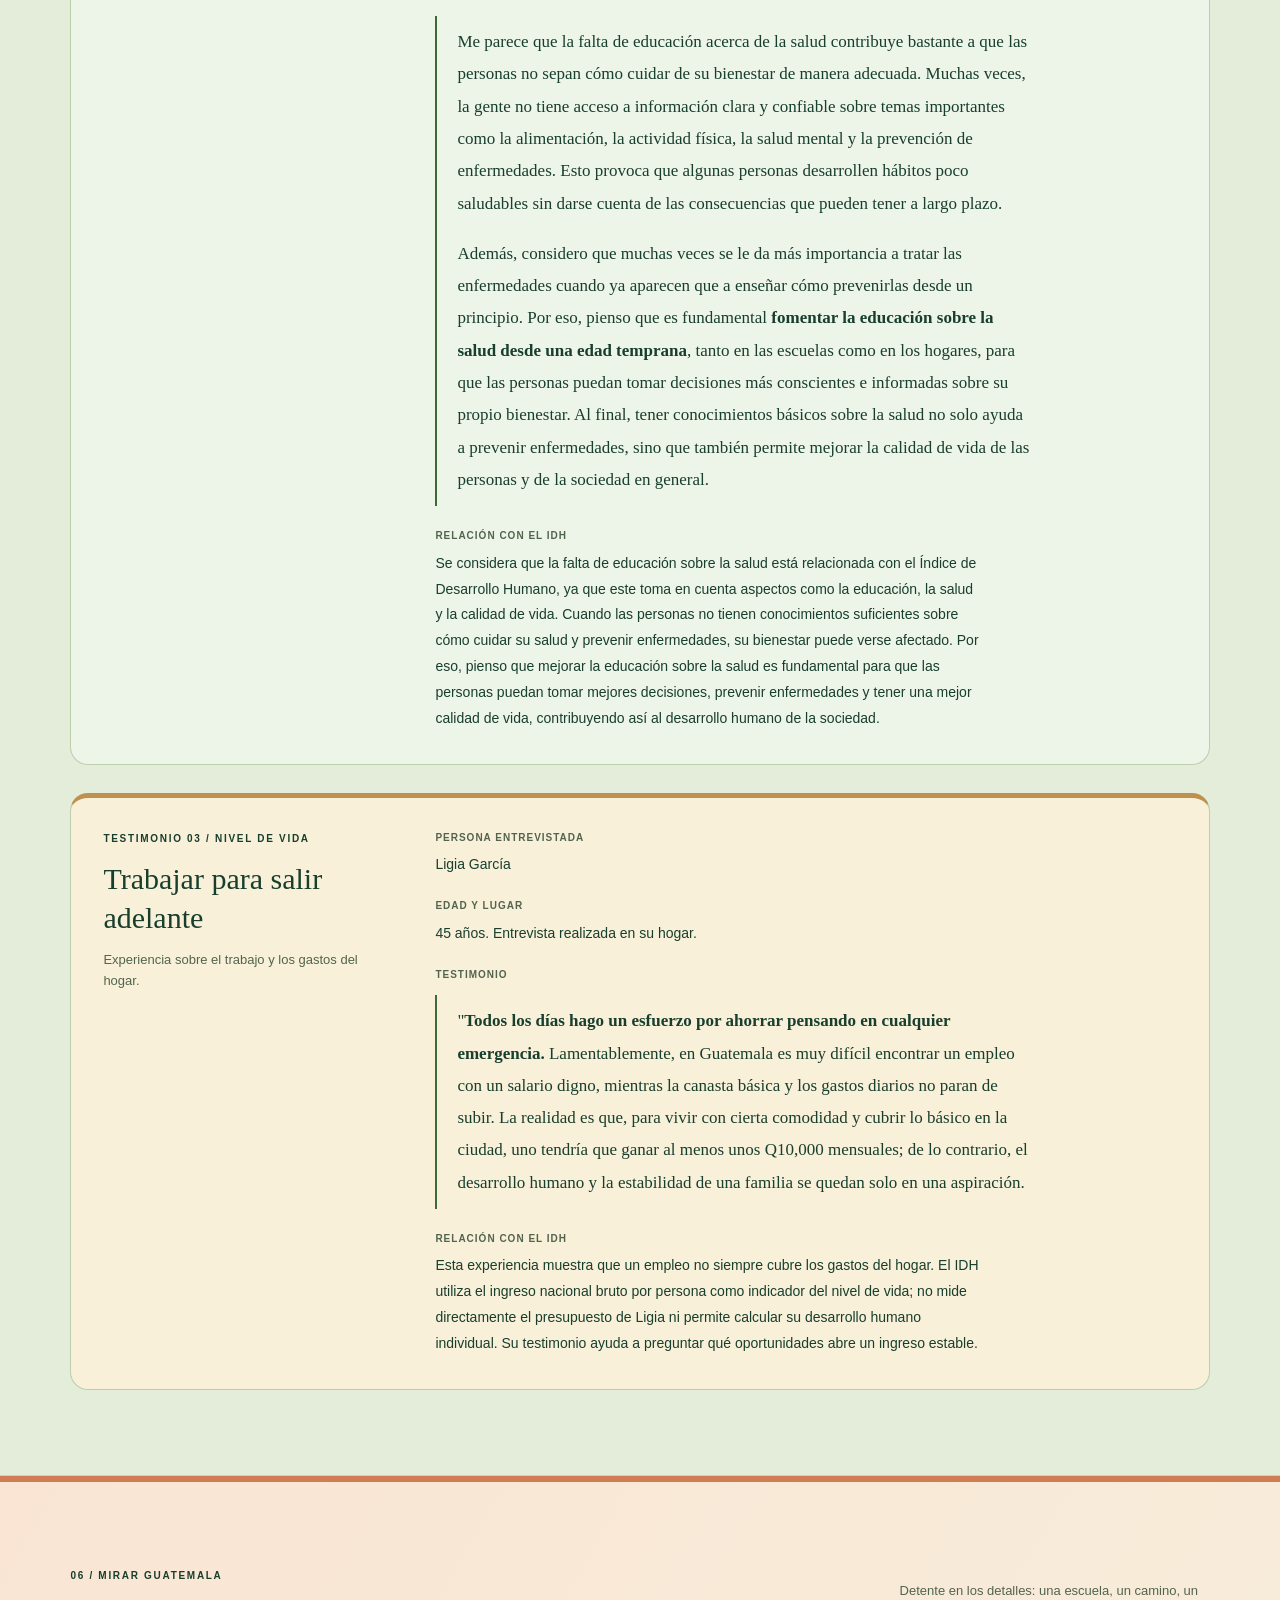
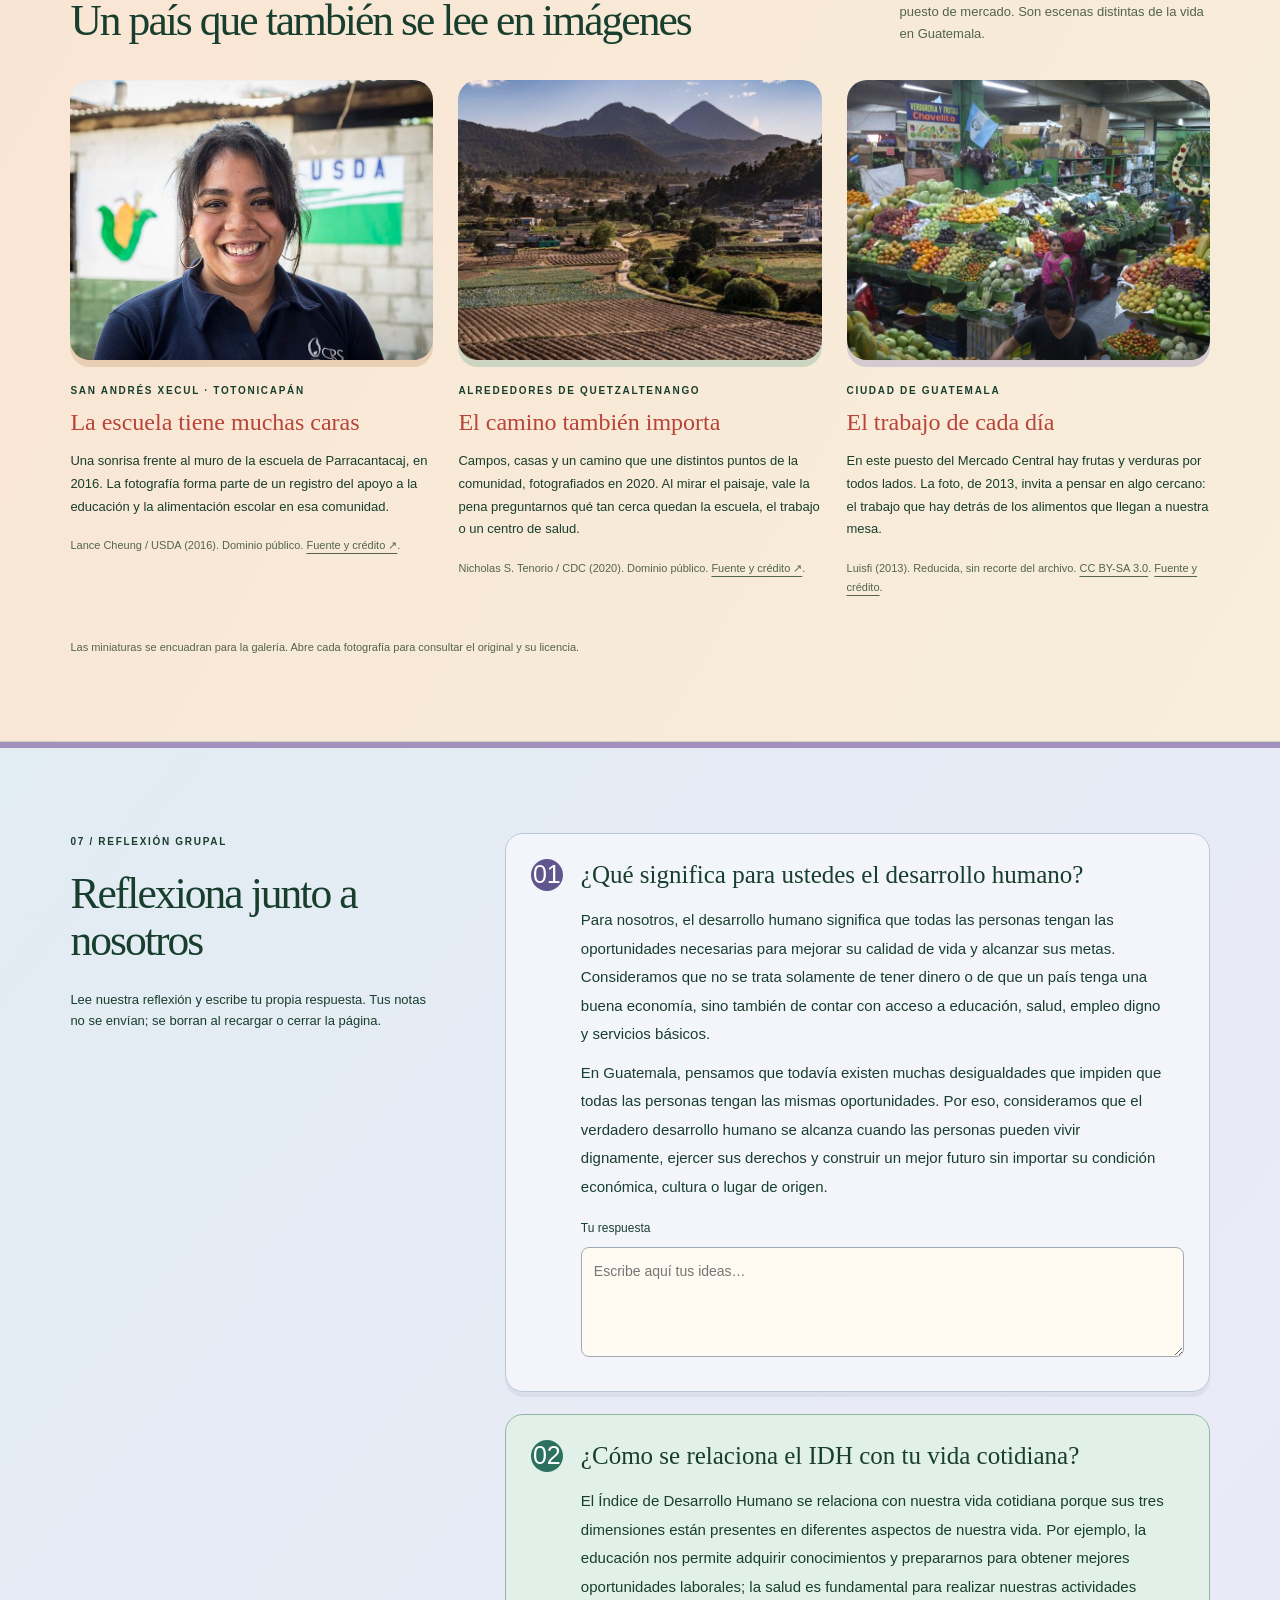
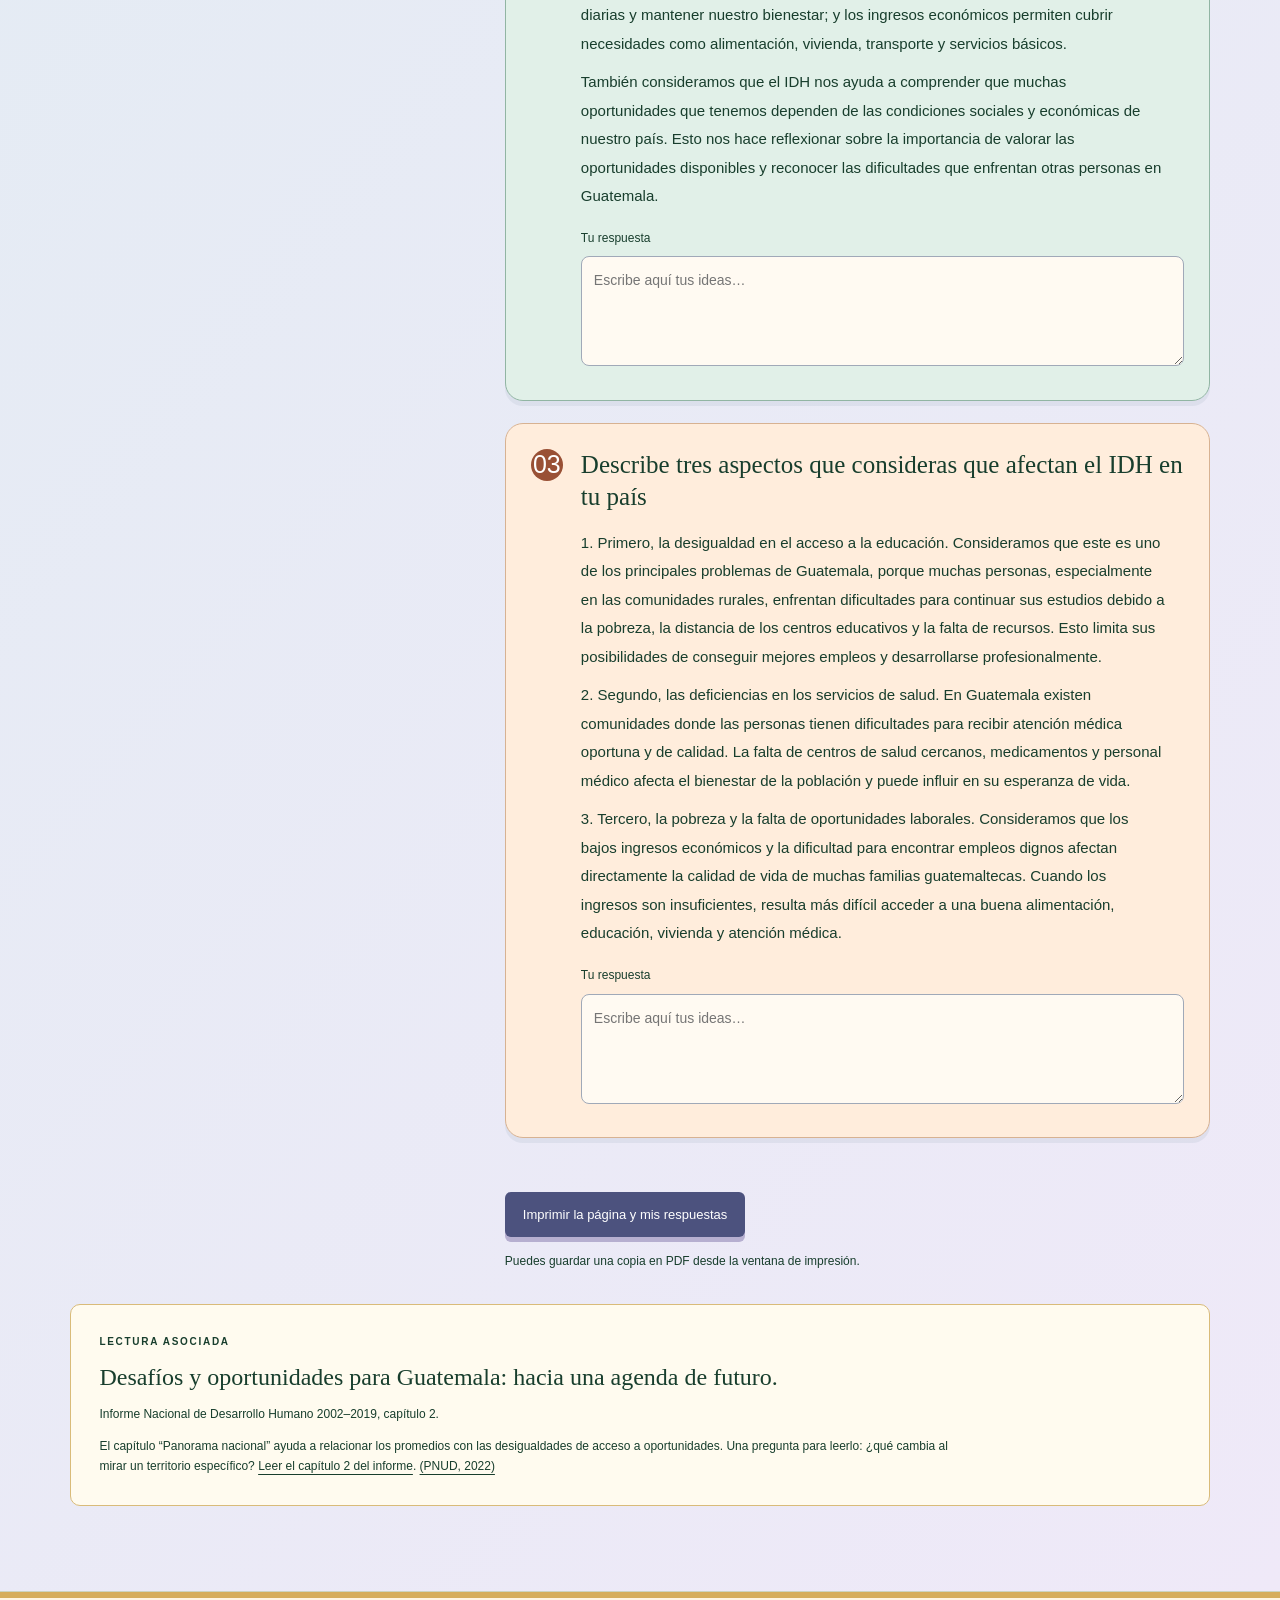
==== commit c1097792: "Fortalecer fuentes y limpiar pies de fotos sin cita" ====
--- a/index.html
+++ b/index.html
@@ -77,7 +77,7 @@
 <figure class="everyday-photo"><div class="everyday-photo-image"><img decoding="async" alt="Personas recorriendo una calle con puestos de verduras y otros productos en la zona de La Democracia, Quetzaltenango" loading="lazy" src="assets/intro-mercado-quetzaltenango-baird.jpg" width="597" height="900"/></div><figcaption><span class="eyebrow">UNA PAUSA PARA MIRAR · QUETZALTENANGO</span><h2>Las oportunidades también se ven en lo cotidiano.</h2><p>Caminar entre los puestos, comprar la comida, regresar a casa. Esta foto de La Democracia, tomada en 2007, nos acerca a una pregunta: ¿qué necesita una familia para vivir con tranquilidad?</p><p class="source">Mike Baird (2007). <a href="https://creativecommons.org/licenses/by/2.0/">CC BY 2.0</a>. <a href="#ref-foto-calle">Fuente de la fotografía ↗</a>.</p></figcaption></figure>
 <section class="data-section"><div class="section-heading"><div><p class="eyebrow">GUATEMALA EN CIFRAS</p><h2>Indicadores de Guatemala</h2></div><span class="source-pill">PNUD 2025 · DATOS DE 2023</span></div><div class="stats"><article><strong>0.662</strong><h3>Índice de Desarrollo Humano</h3><p>Desarrollo humano medio</p></article><article><strong>137</strong><h3>Puesto mundial</h3><p>Entre 193 países</p></article><article><strong>72.6</strong><h3>Años de esperanza de vida</h3><p>Una vida larga y saludable</p></article><article><strong>5.8</strong><h3>Años promedio de escolaridad</h3><p>Acceso al conocimiento</p></article></div><div class="data-foot"><p><strong>10.7</strong> años esperados de escolaridad</p><p><strong>12,459 dólares internacionales</strong> de ingreso nacional bruto por persona (PPA de 2021)</p></div><p class="source">Fuente: <a href="#ref-datos">(PNUD, 2025a)</a>. PPA significa paridad de poder adquisitivo: ajusta las diferencias de precios entre países. El ingreso por persona se expresa en dólares internacionales de 2021; no equivale a un salario ni al ingreso disponible de cada hogar.</p></section>
 <aside class="data-update" aria-label="Vigencia de los datos"><span class="verification-dot" aria-hidden="true"></span><div><strong>Datos consultados el <time datetime="2026-11-19">19 de noviembre de 2026</time></strong><p>Última edición disponible del IDH: <strong>PNUD 2025, datos de 2023</strong>. El informe 2026 está anunciado para el 1 de diciembre. <a href="#ref-actualizacion">(PNUD, 2026)</a>.</p></div></aside>
-<section aria-label="Galería fotográfica temática" class="editorial-photos"><h2>Desarrollo humano en imágenes</h2><p class="photo-intro">La educación, la salud y las condiciones de vida también se comprenden desde las experiencias cotidianas.</p><div class="editorial-photo-grid"><figure><img alt="Edificio de un nivel, pintado de verde, con techo de lámina y vegetación alrededor." decoding="async" loading="lazy" src="assets/educacion-rural-peten.jpg" width="960" height="702"/><figcaption><strong>Educación y territorio</strong>Edificio de un nivel, pintado de verde, con techo de lámina y vegetación alrededor.</figcaption></figure><figure><img alt="Fachada de ladrillo con los rótulos «IGSS» y «Hospital General»; personas y vehículos frente a la entrada." decoding="async" loading="lazy" src="assets/centro_de_salud.jpg" width="940" height="627"/><figcaption><strong>Servicios de salud</strong>Fachada de ladrillo con los rótulos «IGSS» y «Hospital General»; personas y vehículos frente a la entrada.</figcaption></figure></div></section>
+<section aria-label="Galería fotográfica temática" class="editorial-photos"><h2>Desarrollo humano en imágenes</h2><p class="photo-intro">La educación, la salud y las condiciones de vida también se comprenden desde las experiencias cotidianas.</p><div class="editorial-photo-grid"><figure><img alt="Edificio de un nivel, pintado de verde, con techo de lámina y vegetación alrededor." decoding="async" loading="lazy" src="assets/educacion-rural-peten.jpg" width="960" height="702"/></figure><figure><img alt="Fachada de ladrillo con los rótulos «IGSS» y «Hospital General»; personas y vehículos frente a la entrada." decoding="async" loading="lazy" src="assets/centro_de_salud.jpg" width="940" height="627"/></figure></div></section>
 <section class="section" id="dimensiones"><div class="section-heading"><div><p class="eyebrow">02 / COMPONENTES DEL IDH</p><h2>Las tres dimensiones del IDH</h2></div><p class="heading-note">Tres dimensiones que se cruzan todos los días: al ir a clases, buscar atención médica o hacer las compras de la casa.</p></div><p class="idh-definition">El <strong>Índice de Desarrollo Humano (IDH)</strong> resume los logros promedio de un país en tres dimensiones. Su valor va de 0 a 1; cuanto mayor es, mayores son esos logros. <a href="#ref-tecnica">(PNUD, 2025b)</a></p><div class="dimensions photo-dimensions"><article class="dimension-card dimension-salud">
 <figure class="dimension-photo"><a aria-label="Ver fotografía original de salud y su fuente" href="https://commons.wikimedia.org/wiki/File:A_Guatemalan_Army_doctor_examines_a_child.jpg"><img decoding="async" alt="Médico revisando el oído de un niño con un otoscopio durante una jornada de atención en Zacapa" loading="lazy" src="assets/intro-salud-silverman.jpg" width="900" height="600"/></a><figcaption><span class="photo-place">GUATEMALA · SALUD</span><span aria-hidden="true" class="dimension-number">01</span></figcaption></figure>
 <span class="eyebrow">DIMENSIÓN 01</span><h3 class="dimension-title"><svg class="dimension-icon" viewBox="0 0 24 24" aria-hidden="true" fill="none" stroke="currentColor" stroke-width="1.6" stroke-linecap="round" stroke-linejoin="round"><path d="M20.8 4.6a5.5 5.5 0 0 0-7.8 0L12 5.7l-1.1-1.1a5.5 5.5 0 0 0-7.8 7.8L12 21l8.8-8.6a5.5 5.5 0 0 0 0-7.8Z"/></svg>Salud</h3><p class="dimension-deck">Que cuidarnos no sea un lujo.</p>
@@ -109,8 +109,8 @@
 <p class="chart-description">El índice cae en 2020 y 2021, y vuelve a subir en 2022 y 2023. El cambio entre el inicio y el final del período es de 0.012 puntos.</p>
 <div class="expanded-content"><h3 class="expanded-heading">Los diez valores y su fuente</h3><div class="table-wrap" tabindex="0" role="region" aria-label="Diez valores anuales del IDH de Guatemala"><table><caption>Guatemala · IDH anual, edición 2025</caption><thead><tr><th scope="col">Año</th><th scope="col">IDH</th></tr></thead><tbody><tr><th scope="row">2014</th><td>0.650</td></tr><tr><th scope="row">2015</th><td>0.638</td></tr><tr><th scope="row">2016</th><td>0.642</td></tr><tr><th scope="row">2017</th><td>0.647</td></tr><tr><th scope="row">2018</th><td>0.649</td></tr><tr><th scope="row">2019</th><td>0.653</td></tr><tr><th scope="row">2020</th><td>0.645</td></tr><tr><th scope="row">2021</th><td>0.639</td></tr><tr><th scope="row">2022</th><td>0.655</td></tr><tr><th scope="row">2023</th><td>0.662</td></tr></tbody></table></div><p class="source"><a href="https://hdr.undp.org/sites/default/files/2025_HDR/HDR25_Composite_indices_complete_time_series.csv">Descargar la serie oficial del PNUD (CSV)</a>. Se utiliza la misma edición para todos los años: las revisiones pueden cambiar los valores publicados anteriormente.</p></div><p class="source">Fuente: serie completa 1990–2023 del PNUD. Se muestran los últimos diez años disponibles en esta edición, no diez años hasta la fecha actual. <a href="#ref-datos">(PNUD, 2025a)</a></p></div>
 <p class="chart-reading reading-takeaway"><span class="eyebrow">QUÉ NOS DICE EL GRÁFICO</span><strong>Un avance de 0.012 puntos en diez observaciones.</strong><span>La caída de 2020–2021 y la recuperación posterior recuerdan que el progreso puede interrumpirse. ¿Las oportunidades también mejoraron en nuestra comunidad?</span></p></section>
-<aside class="did-you-know"><div><p class="eyebrow">MÁS ALLÁ DEL PUESTO</p><h2>¿Sabías que…?</h2></div><div class="facts"><article><b>3 dimensiones</b><p>El IDH combina salud, educación e ingresos. Una sola cifra económica no basta para describir esas oportunidades.</p><small><a href="#ref-tecnica">(PNUD, 2025b)</a></small></article><article><b>5.8 ≠ 10.7</b><p>Son dos medidas distintas: los años de estudio completados en promedio por personas de 25 años o más, y los años que se espera que estudie un niño o niña que entra a la escuela.</p><small>Guatemala, datos de 2023. <a href="#ref-datos">(PNUD, 2025a)</a></small></article><article><b>27.6 %</b><p>Es la pérdida de desarrollo humano al considerar la desigualdad: el IDH pasa de 0.662 a 0.479. El promedio y la distribución de las oportunidades cuentan historias diferentes.</p><small>Guatemala, datos de 2023. <a href="#ref-datos">(PNUD, 2025a)</a></small></article></div></aside>
-<section aria-label="Galería fotográfica temática" class="editorial-photos"><h2>Oportunidades en distintos entornos</h2><p class="photo-intro">Las condiciones de vivienda y trabajo forman parte del contexto del desarrollo humano.</p><div class="editorial-photo-grid"><figure><img alt="Una persona carga un costal al hombro; al fondo se extienden viviendas sobre una ladera." decoding="async" loading="lazy" src="assets/desigualdad-urbana.jpg" width="940" height="627"/><figcaption><strong>Entorno urbano</strong>Una persona carga un costal al hombro; al fondo se extienden viviendas sobre una ladera.</figcaption></figure><figure><img alt="Una persona trabaja frente a una máquina de coser, entre mesas de confección y conos de hilo." decoding="async" loading="lazy" src="assets/empleo-industrial.jpg" width="760" height="430"/><figcaption><strong>Trabajo e ingresos</strong>Una persona trabaja frente a una máquina de coser, entre mesas de confección y conos de hilo.</figcaption></figure></div></section>
+<aside class="did-you-know"><div><p class="eyebrow">MÁS ALLÁ DEL PUESTO</p><h2>¿Sabías que…?</h2></div><div class="facts"><article><b>3 dimensiones</b><p>El IDH combina salud, educación e ingresos. Una sola cifra económica no basta para describir esas oportunidades.</p><small><a href="#ref-tecnica">(PNUD, 2025b)</a></small></article><article><b>5.8 ≠ 10.7</b><p>Son dos medidas distintas: los años de estudio completados en promedio por personas de 25 años o más, y los años que se espera que estudie un niño o niña que entra a la escuela.</p><small>Guatemala, datos de 2023. <a href="#ref-datos">(PNUD, 2025a)</a></small></article><article><b>27.6 %</b><p>Es la pérdida de desarrollo humano al considerar la desigualdad: el IDH pasa de 0.662 a 0.479. El promedio y la distribución de las oportunidades cuentan historias diferentes.</p><small>Guatemala, datos de 2023. <a href="#ref-desigualdad">(PNUD, 2025c)</a></small></article></div></aside>
+<section aria-label="Galería fotográfica temática" class="editorial-photos"><h2>Oportunidades en distintos entornos</h2><p class="photo-intro">Las condiciones de vivienda y trabajo forman parte del contexto del desarrollo humano.</p><div class="editorial-photo-grid"><figure><img alt="Una persona carga un costal al hombro; al fondo se extienden viviendas sobre una ladera." decoding="async" loading="lazy" src="assets/desigualdad-urbana.jpg" width="940" height="627"/></figure><figure><img alt="Una persona trabaja frente a una máquina de coser, entre mesas de confección y conos de hilo." decoding="async" loading="lazy" src="assets/empleo-industrial.jpg" width="760" height="430"/></figure></div></section>
 <section class="section" id="territorio"><div class="territory-note"><div><p class="eyebrow">LO QUE EL PROMEDIO NO MUESTRA</p><h2>El lugar donde vivimos también cuenta</h2></div><div><p>Un valor nacional reúne experiencias muy distintas. Para entenderlas hay que mirar los servicios disponibles, las distancias y las barreras que encuentra cada comunidad.</p><div class="expanded-content"><h3 class="expanded-heading">Una pista desde la lectura base</h3><p>El capítulo 2 del informe nacional analiza desigualdades territoriales y cómo se relacionan con el acceso a servicios y tecnología. Sirve para leer los datos junto a su contexto, sin atribuir las dificultades a la identidad de las personas. <a href="#ref-indh">(PNUD, 2022)</a></p></div><h3>Observa tu entorno</h3><p>¿Cuánto tardarías en llegar a un centro de salud? ¿Podrías continuar estudiando si necesitaras trabajar? Compara tus respuestas con las de alguien de otra localidad.</p></div></div></section>
 <div class="context-cards"><article><span class="eyebrow">IDIOMA Y CULTURA</span><h3>Aprender desde nuestra diversidad</h3><p>UNICEF destaca la pertinencia cultural y lingüística de la educación: los idiomas y saberes de los pueblos Maya, Garífuna y Xinka forman parte del aprendizaje. <a href="#ref-intercultural">(UNICEF, s. f.)</a></p><p class="context-question">Para pensar: ¿qué cambia al aprender en tu idioma y ver tu cultura reconocida en clase?</p></article><article><span class="eyebrow">CONEXIÓN Y TERRITORIO</span><h3>Participar también requiere acceso</h3><p>La lectura base documenta brechas digitales entre territorios y hogares. Tener un teléfono, disponer de una computadora y contar con internet son condiciones distintas. <a href="#ref-indh">(PNUD, 2022)</a></p><p class="context-question">Para pensar: ¿podrías completar la misma tarea con datos móviles limitados o una computadora compartida?</p></article></div>
 <section class="section" id="voces">
@@ -267,9 +267,10 @@
 <li id="ref-indh">Programa de las Naciones Unidas para el Desarrollo. (2022). <cite>Desafíos y oportunidades para Guatemala: Hacia una agenda de futuro. La celeridad del cambio, una mirada territorial del desarrollo humano 2002–2019</cite> (cap. 2, Panorama nacional: Desarrollo humano en Guatemala). <a href="https://indhguatemala.org/panorama-nacional-desarrollo-humano-en-guatemala/">Leer el capítulo en el sitio del informe</a>.</li>
 <li id="ref-datos">Programa de las Naciones Unidas para el Desarrollo. (2025a). <cite>All composite indices and components time series (1990–2023)</cite> [Conjunto de datos]. Human Development Reports. <a href="https://hdr.undp.org/sites/default/files/2025_HDR/HDR25_Composite_indices_complete_time_series.csv">Descargar datos oficiales</a>. <a href="https://hdr.undp.org/data-center/documentation-and-downloads">Documentación y tablas</a>.</li>
 <li id="ref-tecnica">Programa de las Naciones Unidas para el Desarrollo. (2025b). <cite>Human development report 2025: Technical notes</cite>. <a href="https://hdr.undp.org/sites/default/files/2025_HDR/hdr2025_technical_notes.pdf">Consultar notas técnicas</a>.</li>
+<li id="ref-desigualdad">Programa de las Naciones Unidas para el Desarrollo. (2025c). <cite>Inequality-adjusted Human Development Index (IHDI), table 3</cite> [Tabla estadística]. <a href="https://hdr.undp.org/sites/default/files/2025_HDR/HDR25_Statistical_Annex_I-HDI_Table.pdf">Consultar tabla oficial</a>.</li>
 <li id="ref-actualizacion">Programa de las Naciones Unidas para el Desarrollo. (2026, 6 de noviembre). <cite>2026 Human Development Report to be released on 1 December, with global launch in Bonn on 4 December</cite>. Human Development Reports. <a href="https://hdr.undp.org/content/2026-human-development-report-release-announcement">Consultar el anuncio oficial</a>.</li></ol></section>
 <section class="principles"><span class="eyebrow">PRINCIPIOS DE LA REVISTA</span><div><h3>Accesibilidad, equidad y privacidad</h3><p>Promovemos una comprensión crítica y ética de la realidad guatemalteca: información clara y verificable, accesibilidad, equidad y no discriminación, diversidad cultural, inclusión de distintas voces y respeto a la privacidad.</p></div></section>
-<section class="section image-citations" id="citas-imagenes" aria-labelledby="titulo-citas-imagenes"><div class="section-heading"><div><p class="eyebrow">09 / CRÉDITOS VISUALES</p><h2 id="titulo-citas-imagenes">Las imágenes también tienen fuente</h2></div><span class="source-pill">AUTORÍA Y LICENCIAS</span></div><p class="credit-intro">Estas son las fuentes de las fotografías que seleccionamos para el capítulo. Los lugares y las fechas de cada imagen aparecen en sus pies de foto.</p><h3>Referencias fotográficas</h3><ol class="verified-credits"><li id="ref-foto-educacion">Annkat22. (2015, 21 de mayo). <cite>Education of Children in Guatemala</cite> [Fotografía]. Wikimedia Commons. <a href="https://commons.wikimedia.org/wiki/File:Education_of_Children_in_Guatemala.JPG">Original</a>. <a href="https://creativecommons.org/licenses/by-sa/4.0/">CC BY-SA 4.0</a>.</li>
+<section class="section image-citations" id="citas-imagenes" aria-labelledby="titulo-citas-imagenes"><div class="section-heading"><div><p class="eyebrow">09 / CRÉDITOS VISUALES</p><h2 id="titulo-citas-imagenes">Las imágenes también tienen fuente</h2></div><span class="source-pill">AUTORÍA Y LICENCIAS</span></div><p class="credit-intro">Estas son las fuentes de las fotografías con autoría y licencia identificadas. Los lugares y fechas de esas imágenes aparecen en sus pies de foto.</p><h3>Referencias fotográficas</h3><ol class="verified-credits"><li id="ref-foto-educacion">Annkat22. (2015, 21 de mayo). <cite>Education of Children in Guatemala</cite> [Fotografía]. Wikimedia Commons. <a href="https://commons.wikimedia.org/wiki/File:Education_of_Children_in_Guatemala.JPG">Original</a>. <a href="https://creativecommons.org/licenses/by-sa/4.0/">CC BY-SA 4.0</a>.</li>
 <li id="ref-foto-calle">Baird, M. (2007, 29 de junio). <cite>Guatemala market</cite> [Fotografía]. Wikimedia Commons. <a href="https://commons.wikimedia.org/wiki/File:Guatemala_market.jpg">Original</a>. <a href="https://creativecommons.org/licenses/by/2.0/">CC BY 2.0</a>.</li>
 <li id="ref-foto-apoyo">Cheung, L. (2016, 29 de julio). <cite>USDA Food for Education in Guatemala (20160729-OC-LSC-0464)</cite> [Fotografía]. USDA. Wikimedia Commons. <a href="https://commons.wikimedia.org/wiki/File:USDA_Food_for_Education_in_Guatemala_(20160729-OC-LSC-0464).jpg">Original y declaración de dominio público</a>.</li>
 <li id="ref-foto-trabajo">Davis, C. (2020, 27 de febrero). <cite>Antigua Central market</cite> [Fotografía]. Wikimedia Commons. <a href="https://commons.wikimedia.org/wiki/File:Antigua_Central_market.jpg">Original</a>. <a href="https://creativecommons.org/licenses/by/2.0/">CC BY 2.0</a>.</li>
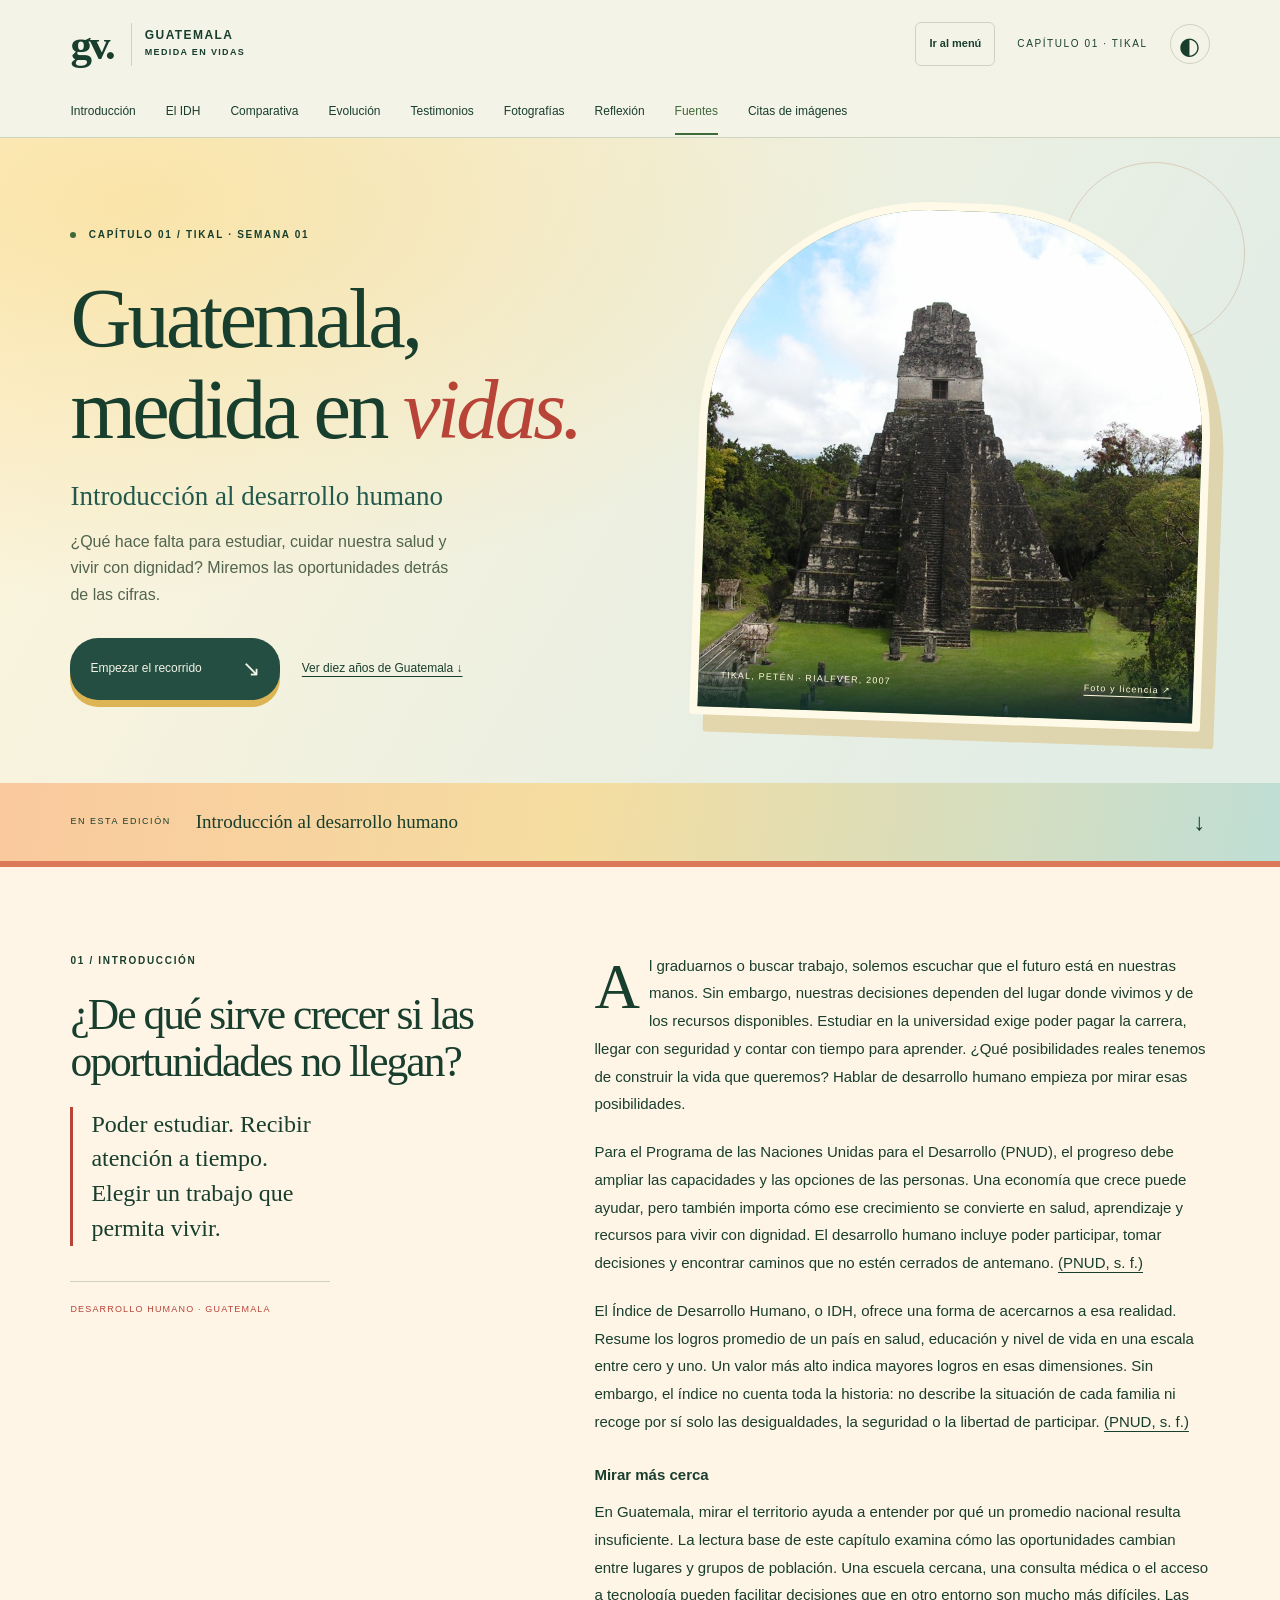
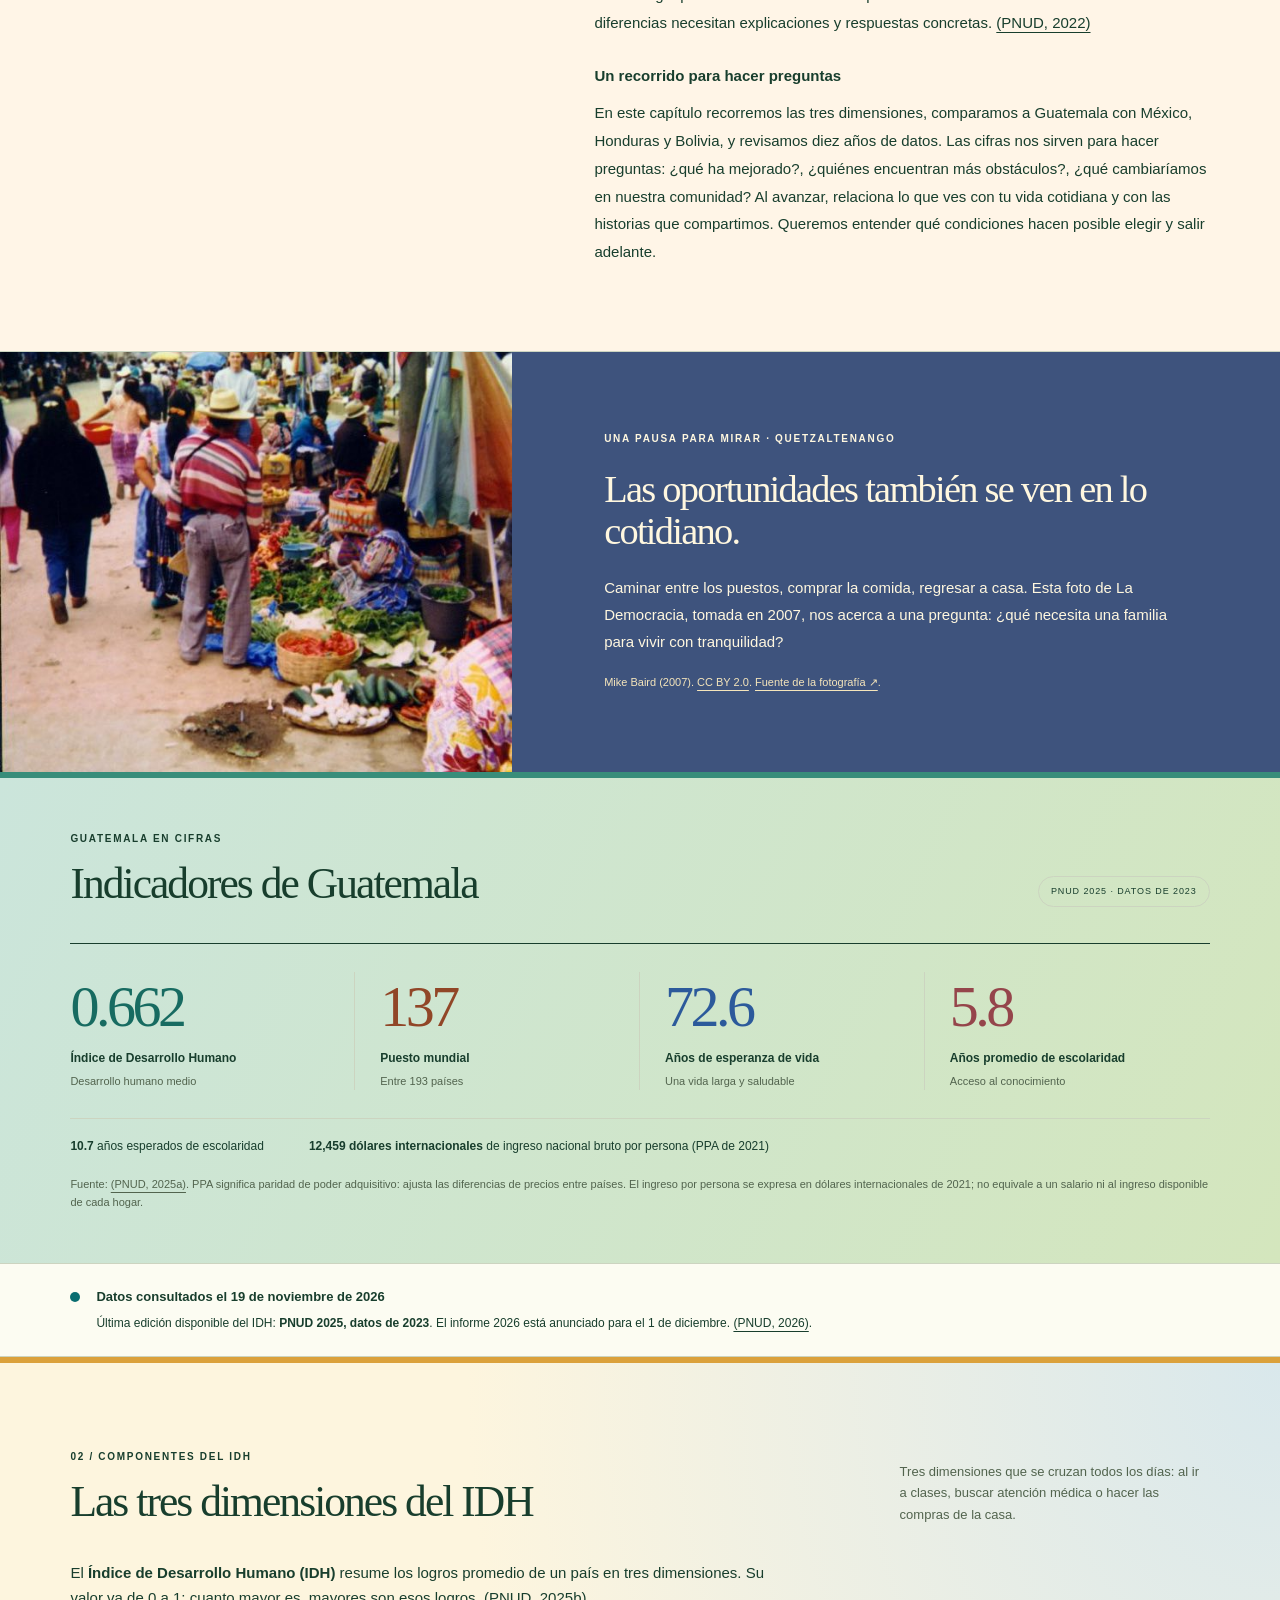
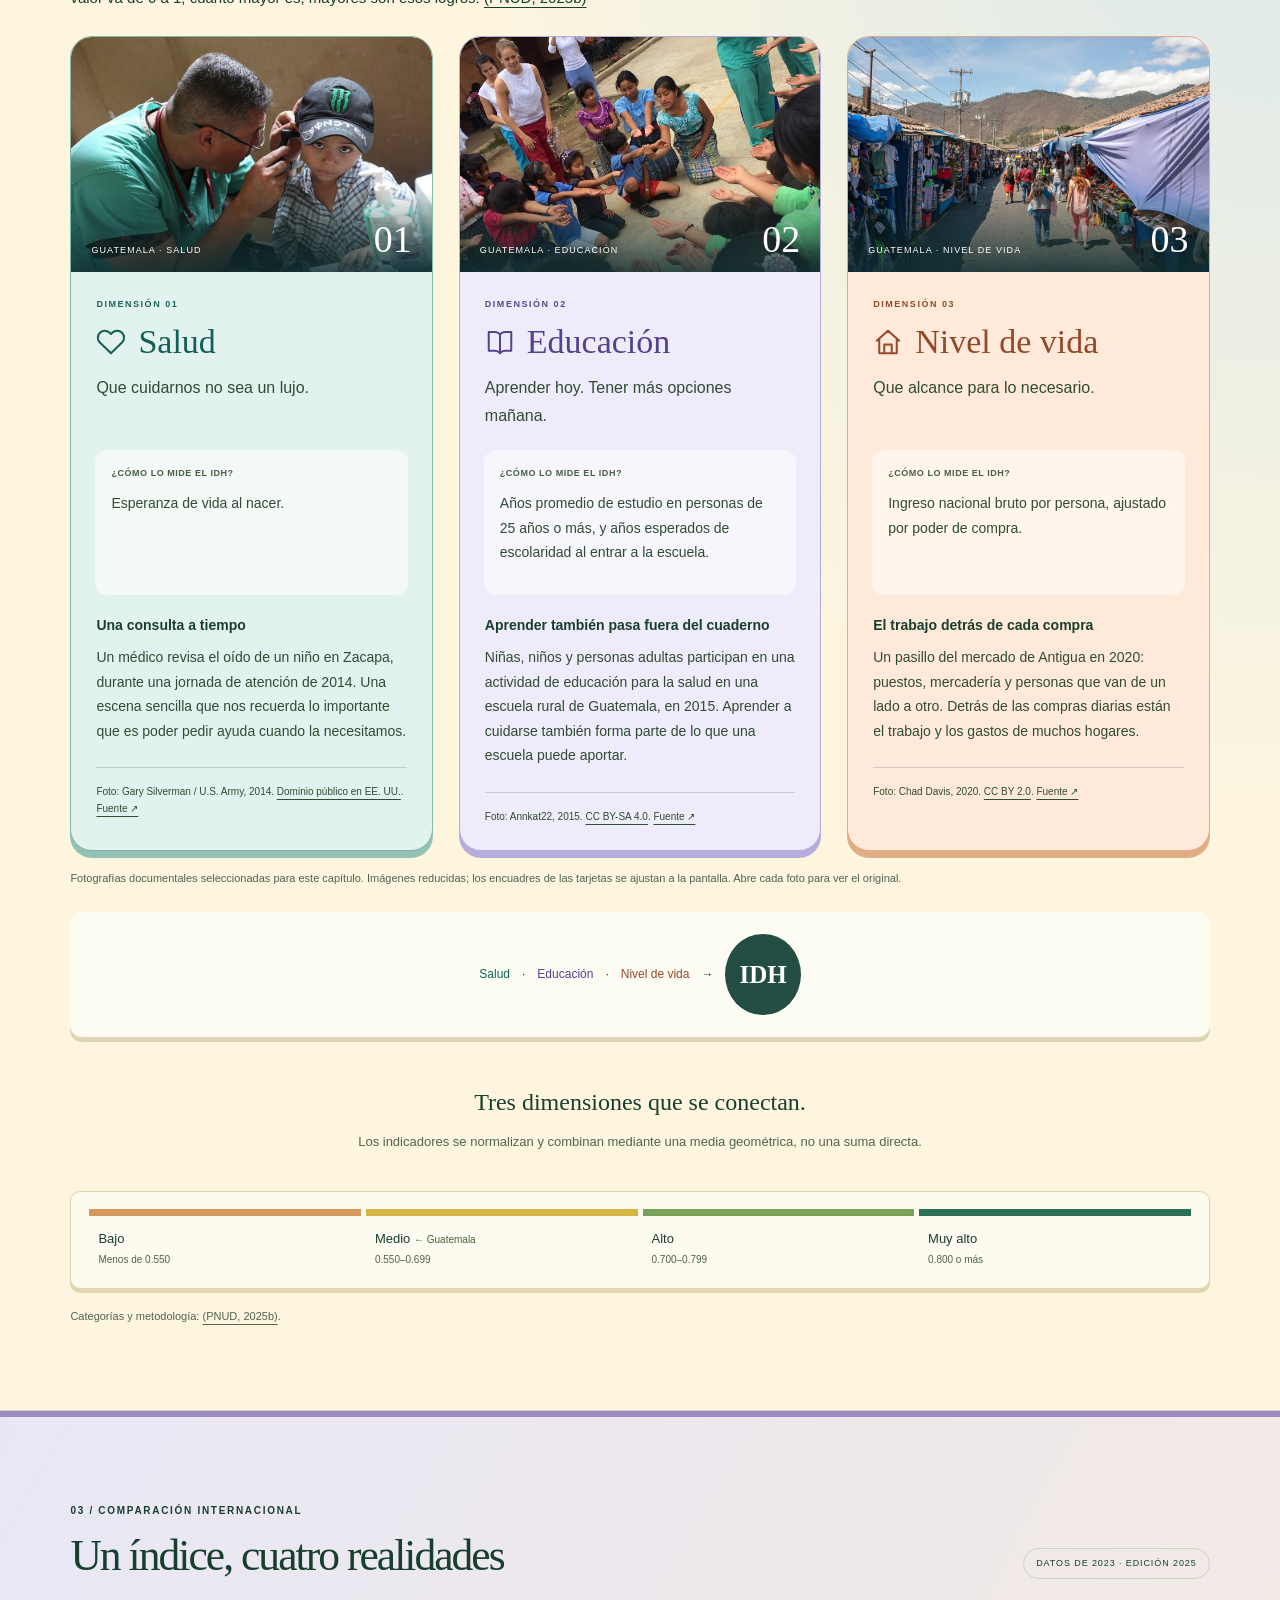
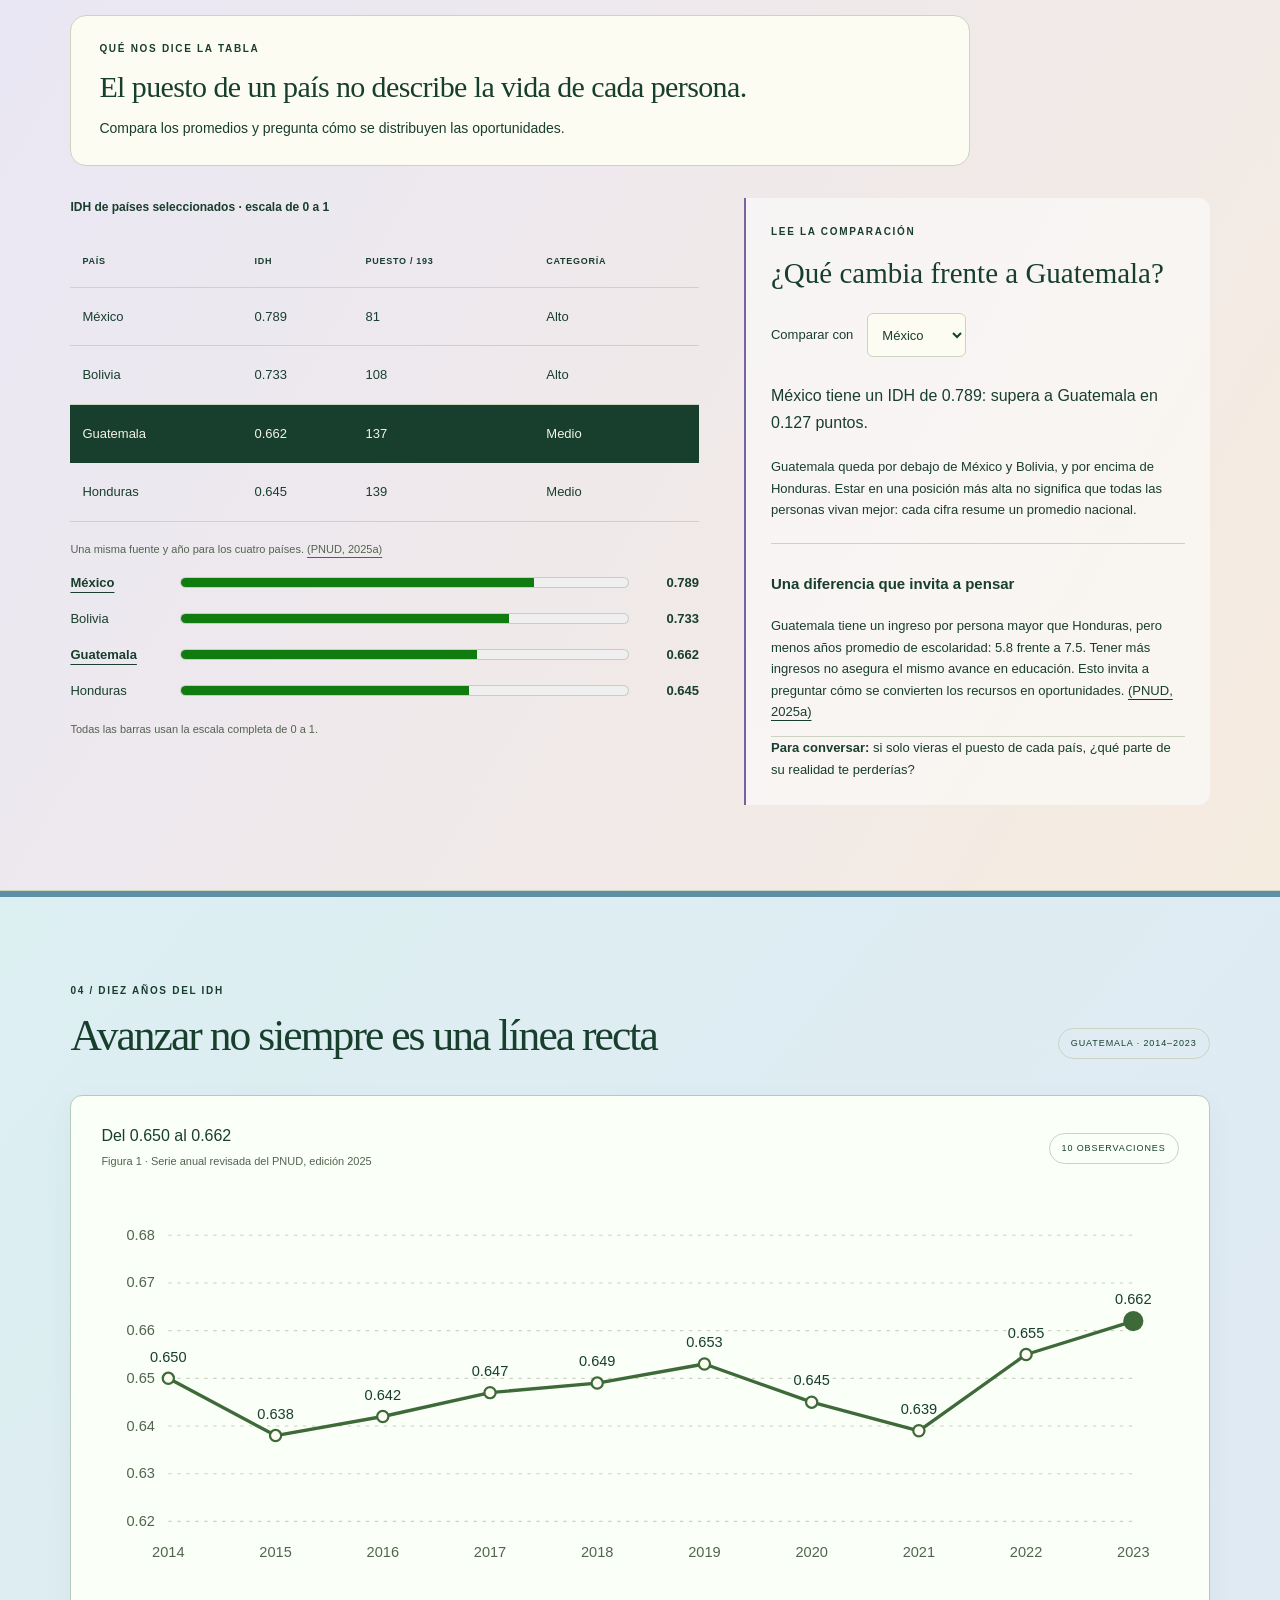
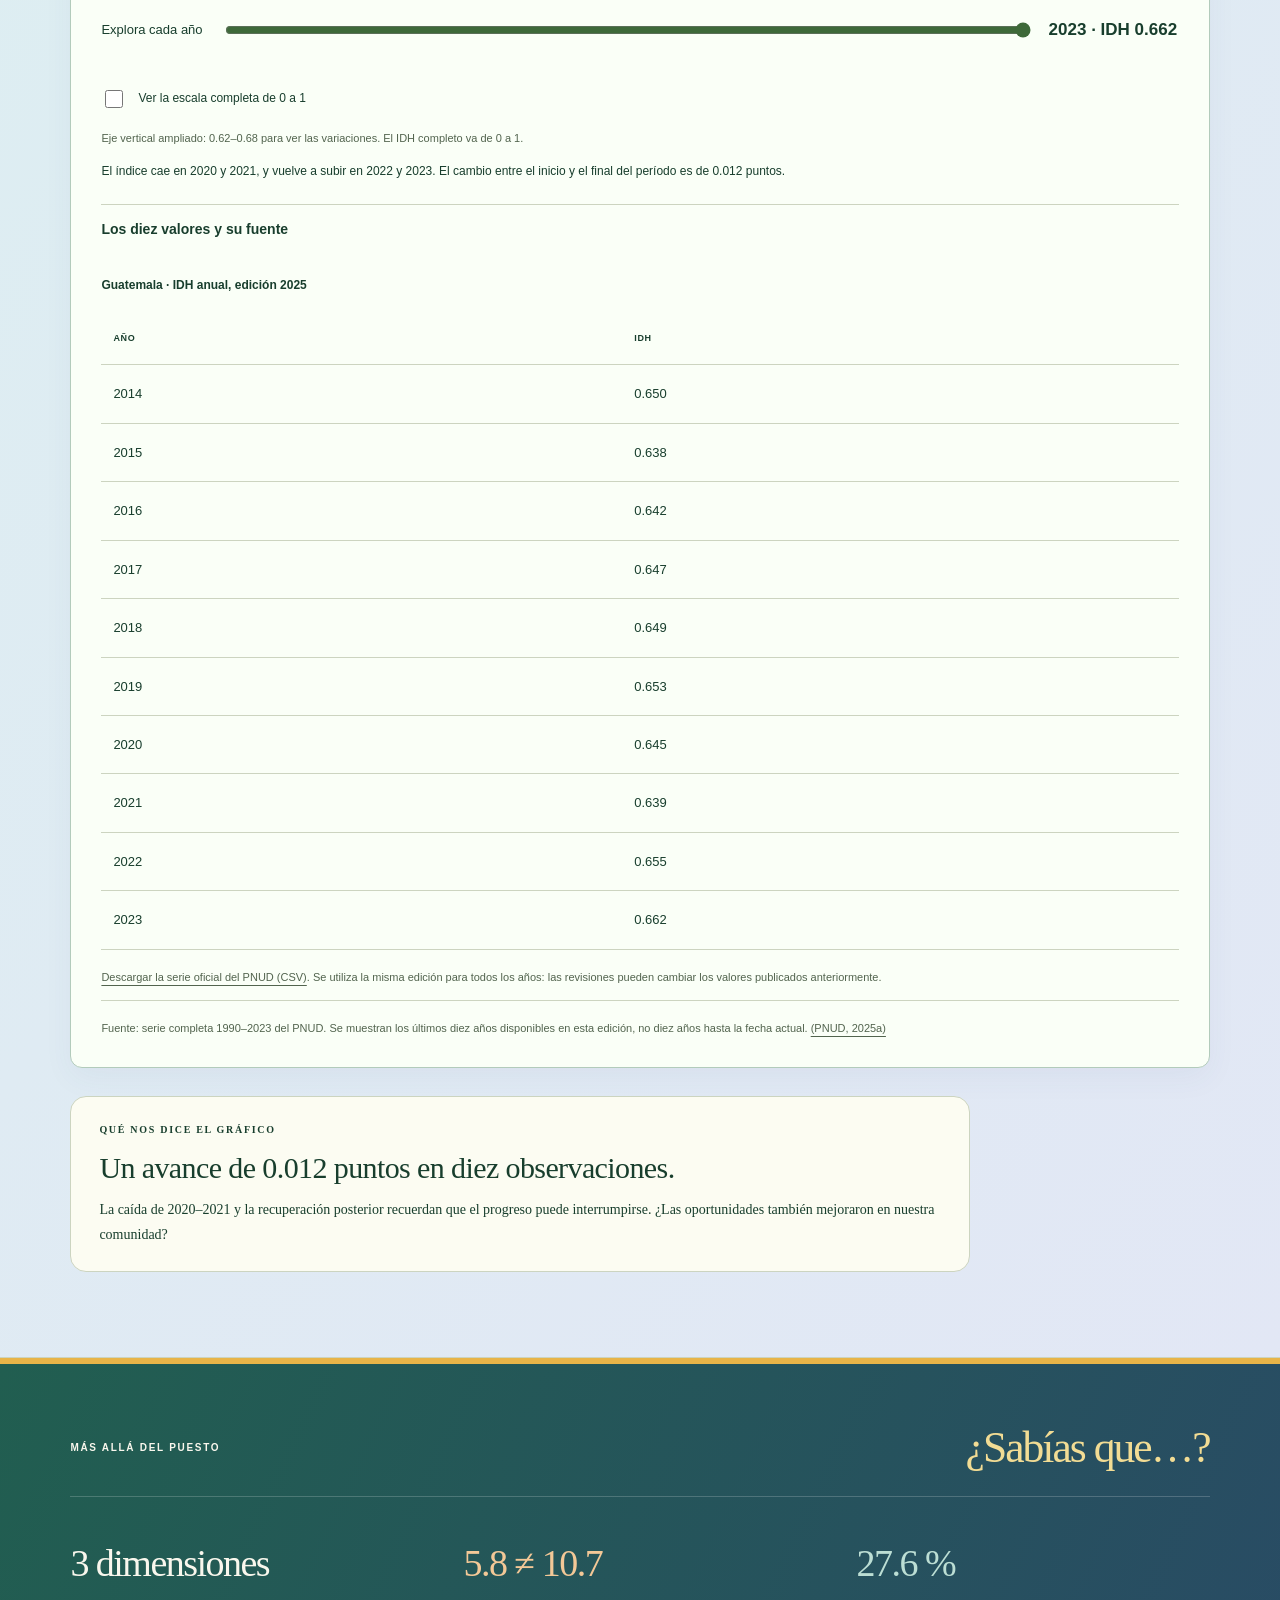
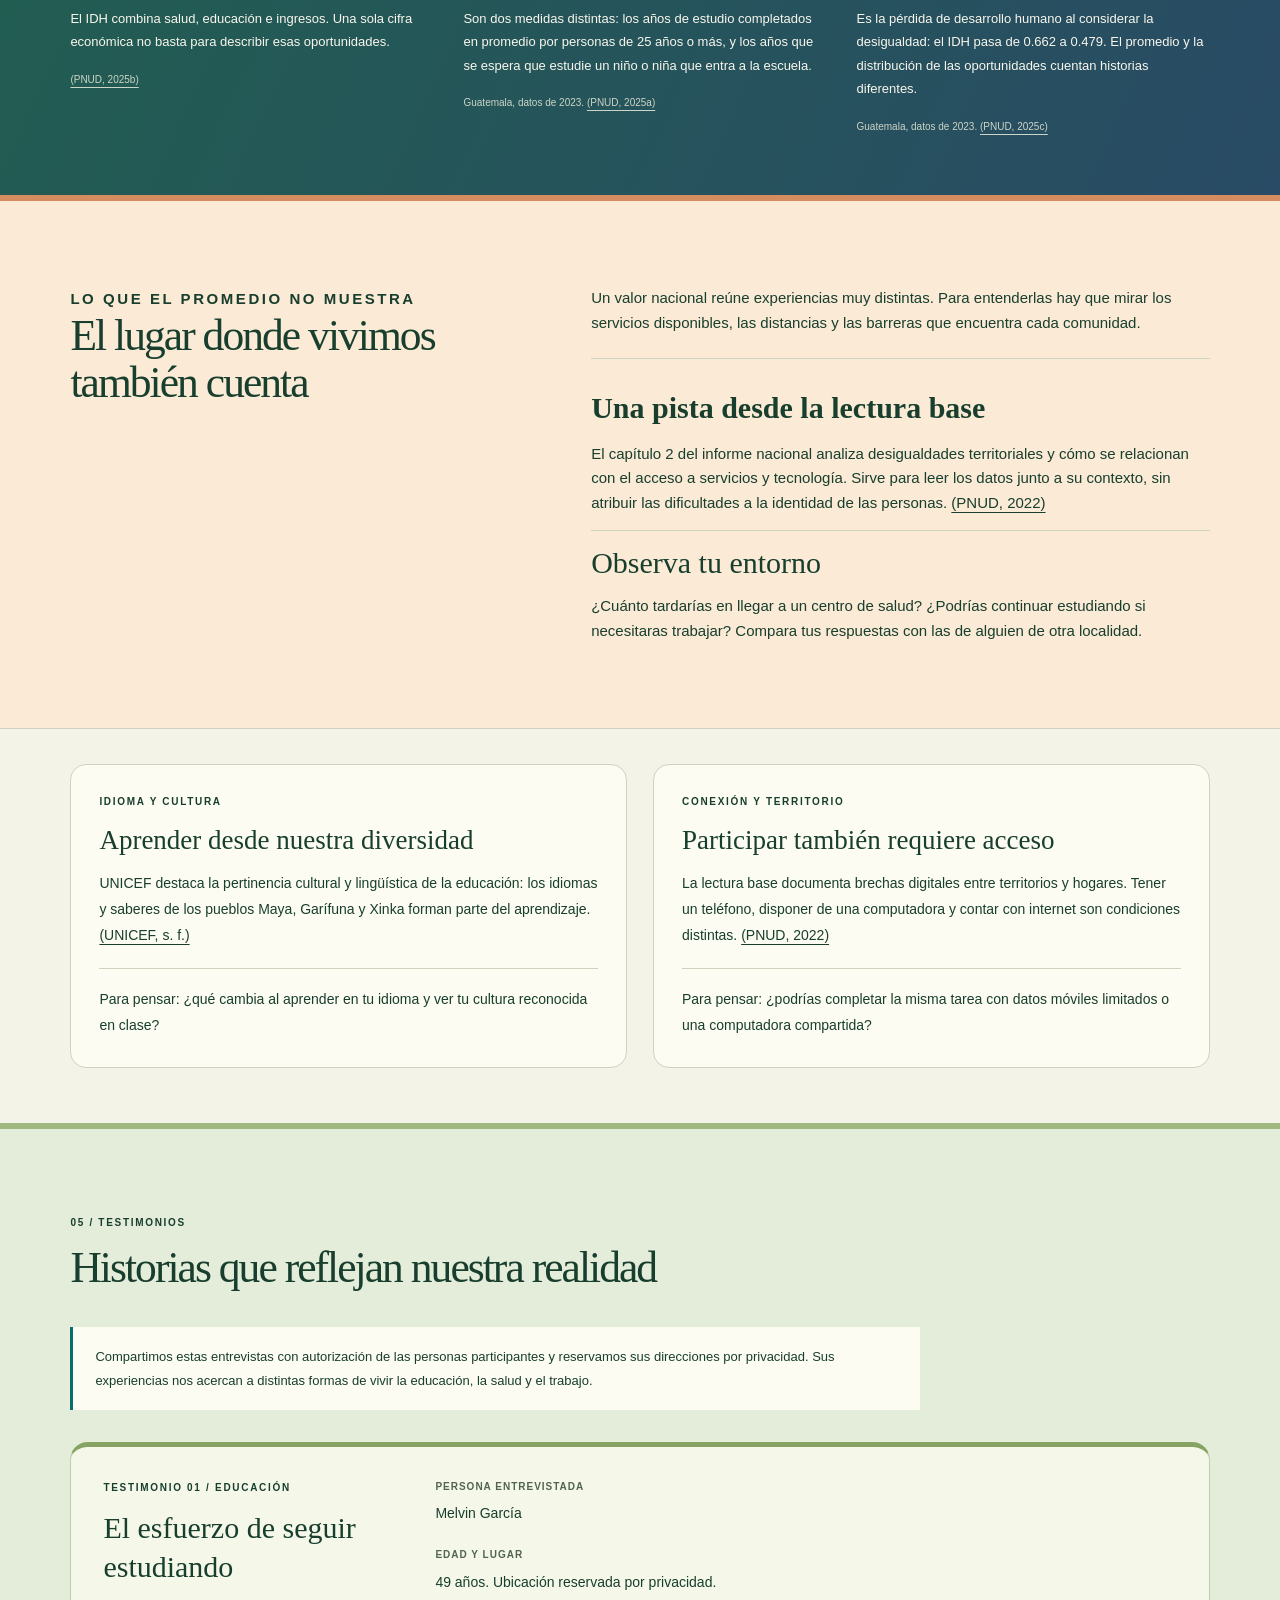
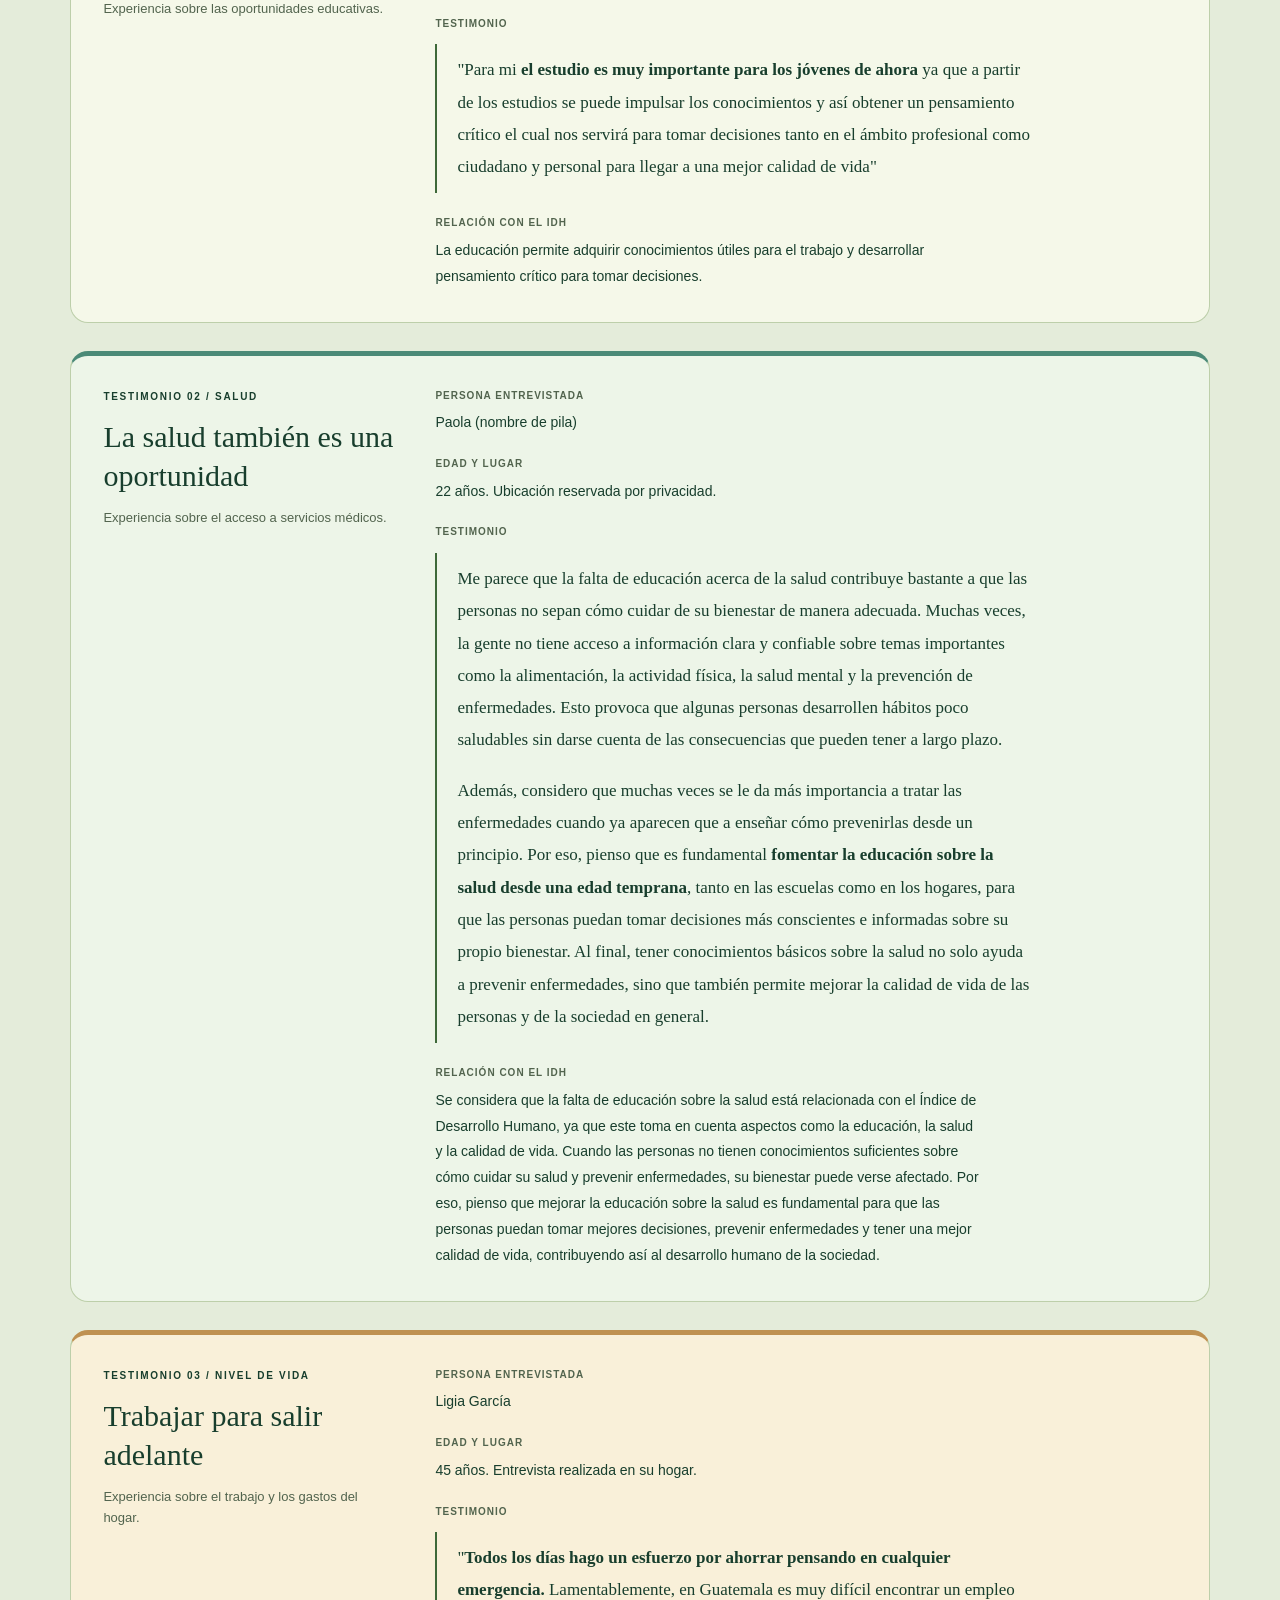
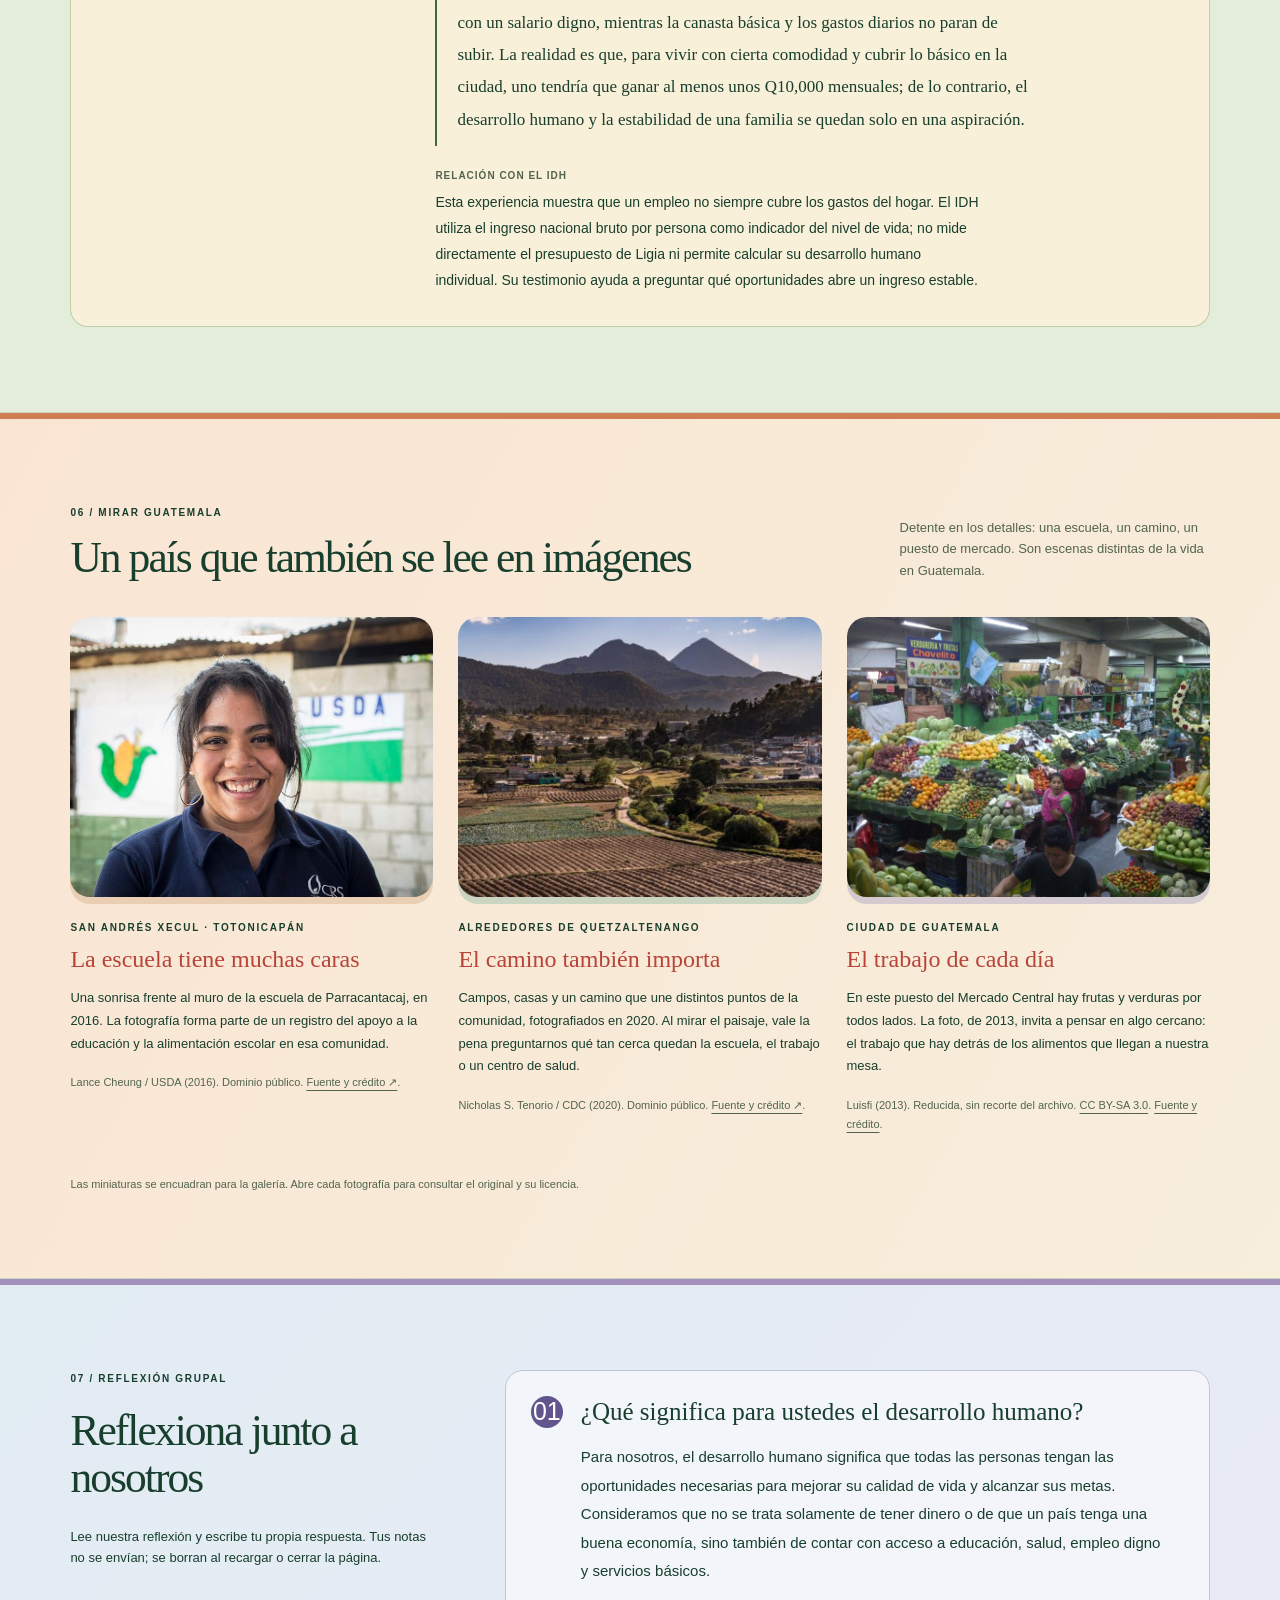
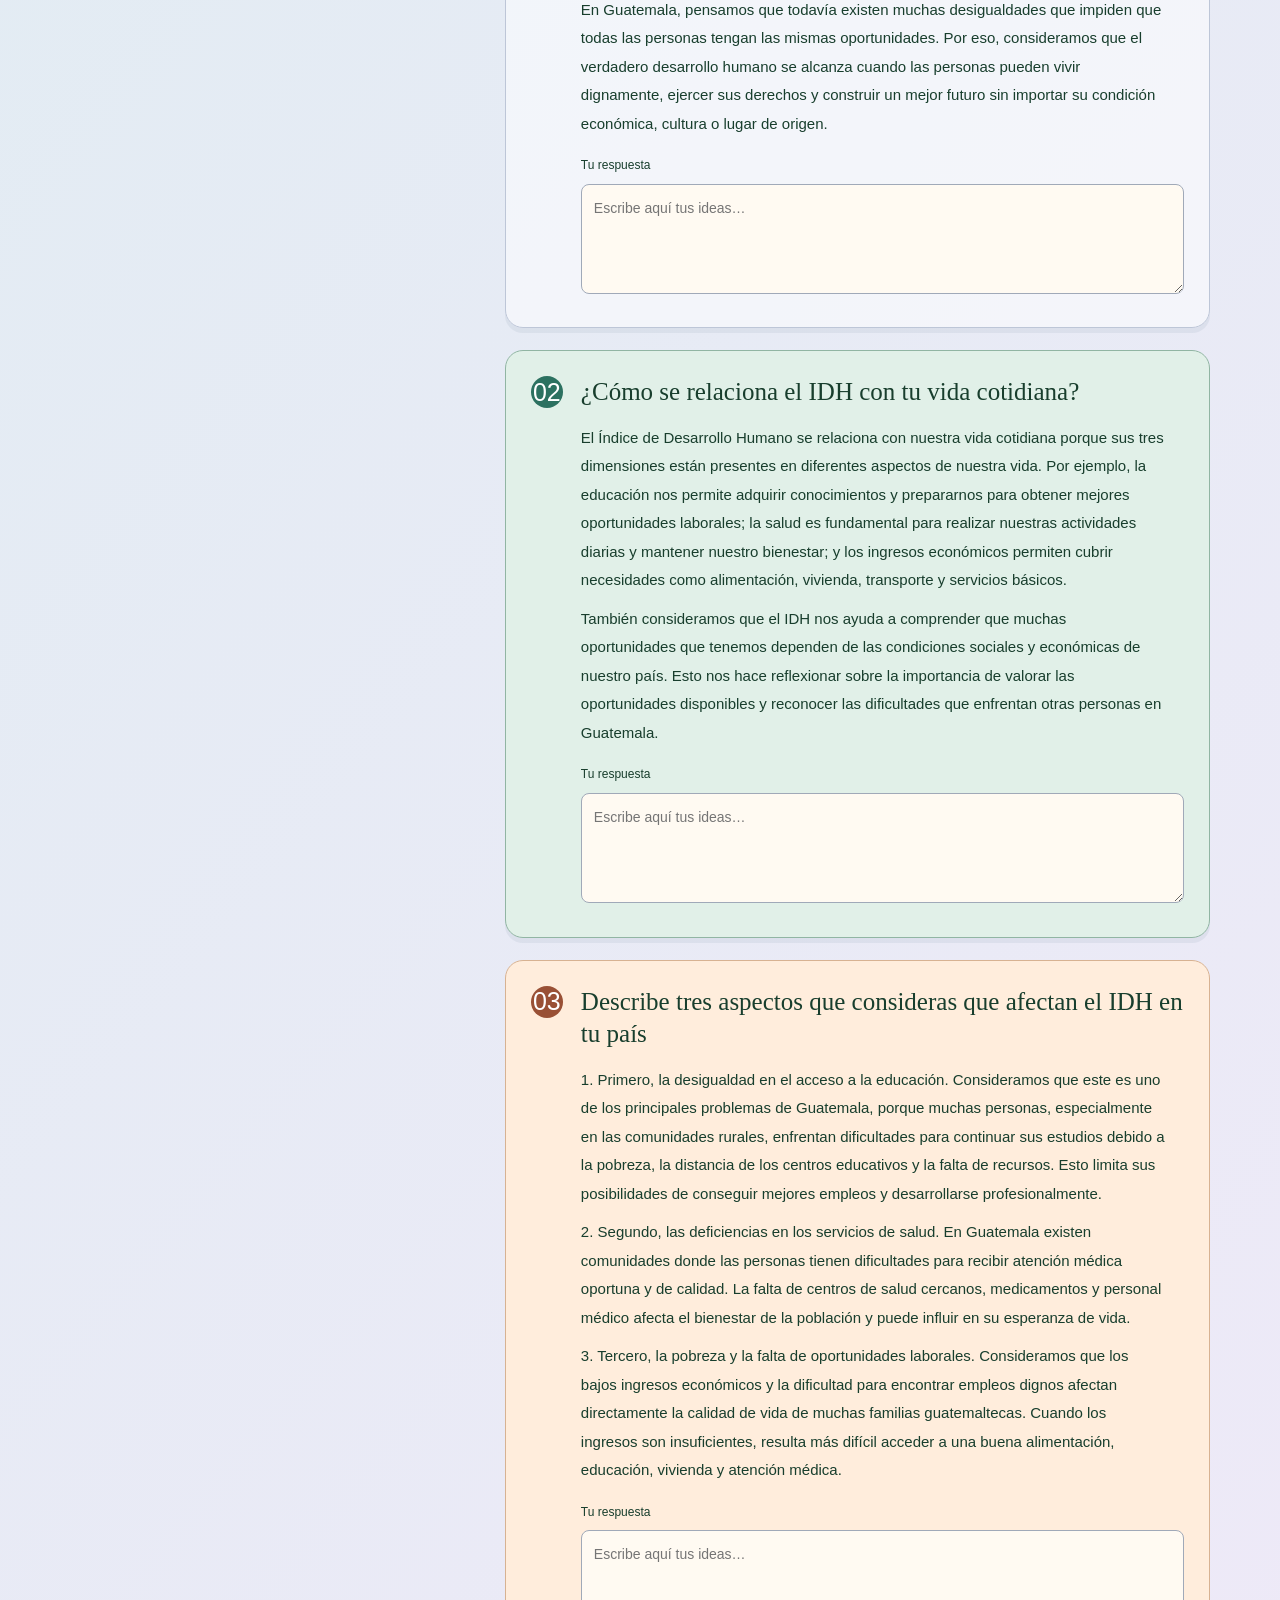
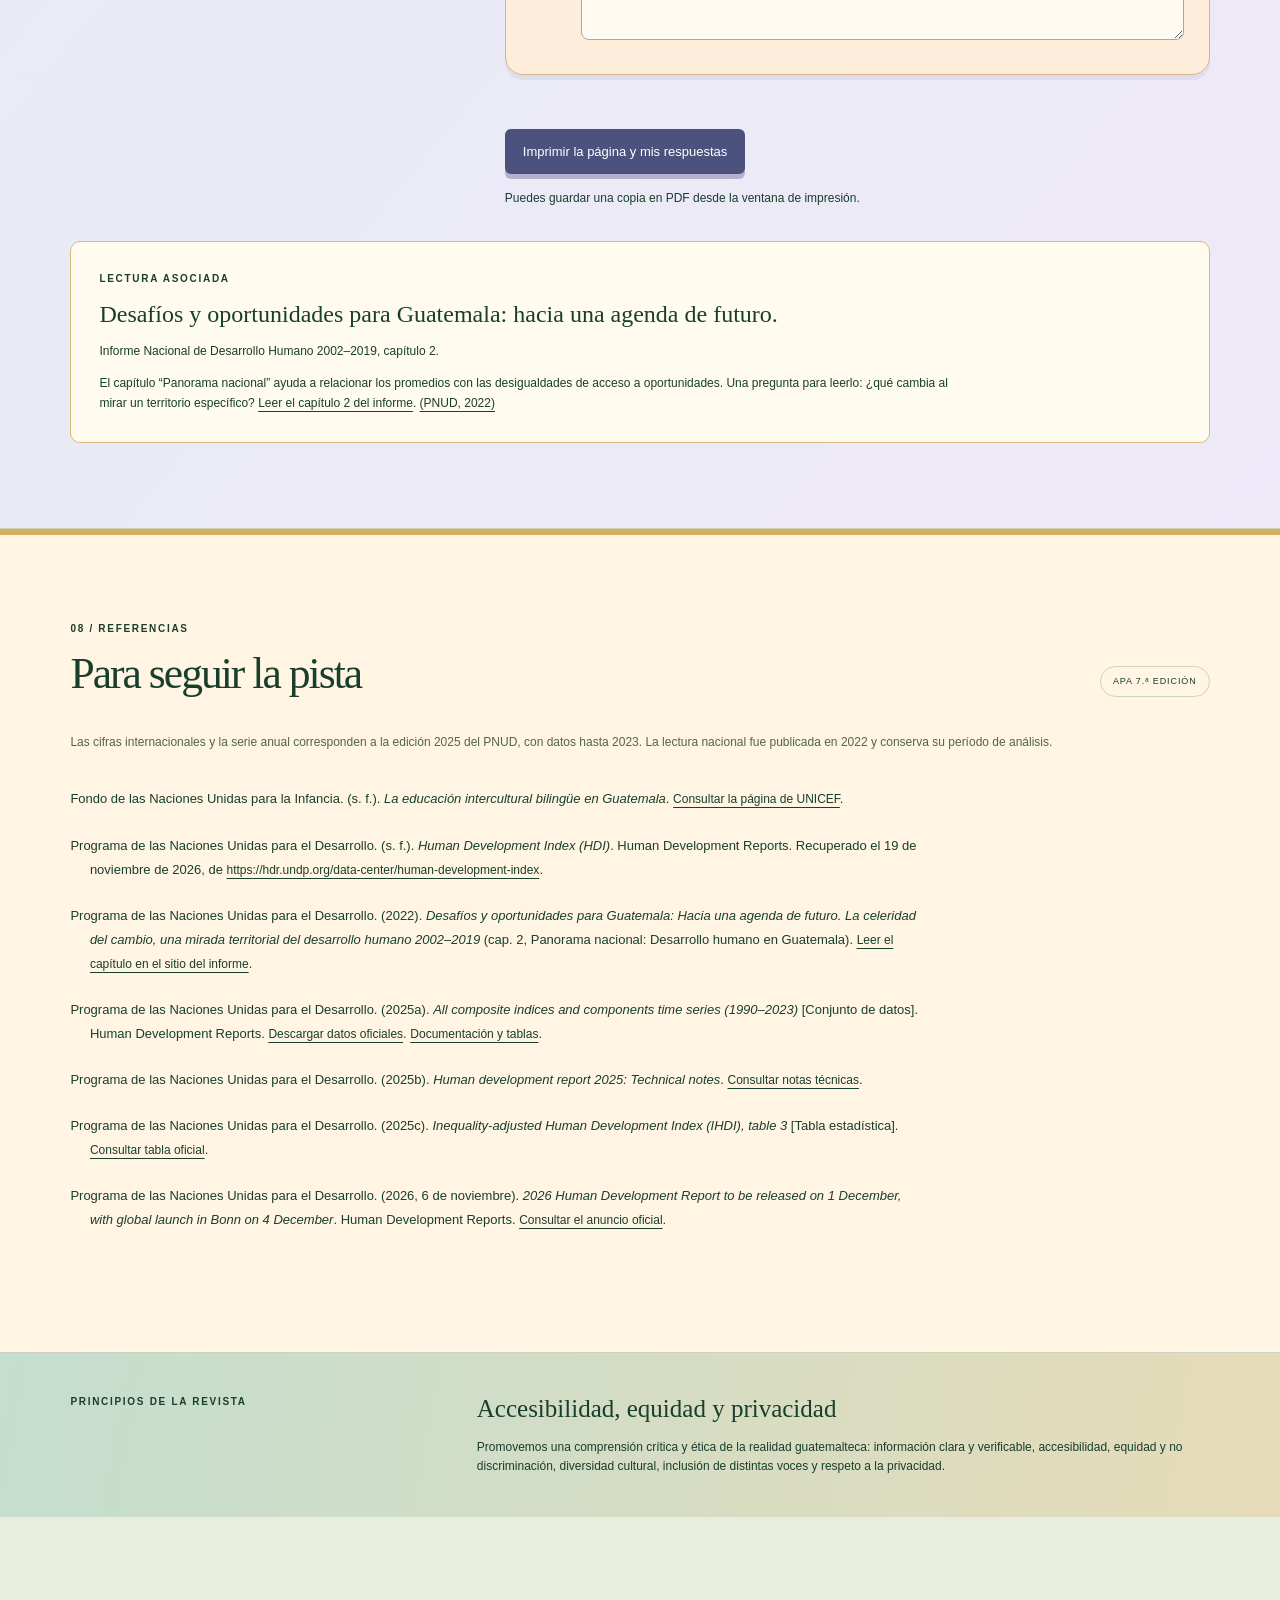
==== commit 3e065655: "Documentar y reemplazar fotografías sin autoría" ====
--- a/index.html
+++ b/index.html
@@ -77,7 +77,7 @@
 <figure class="everyday-photo"><div class="everyday-photo-image"><img decoding="async" alt="Personas recorriendo una calle con puestos de verduras y otros productos en la zona de La Democracia, Quetzaltenango" loading="lazy" src="assets/intro-mercado-quetzaltenango-baird.jpg" width="597" height="900"/></div><figcaption><span class="eyebrow">UNA PAUSA PARA MIRAR · QUETZALTENANGO</span><h2>Las oportunidades también se ven en lo cotidiano.</h2><p>Caminar entre los puestos, comprar la comida, regresar a casa. Esta foto de La Democracia, tomada en 2007, nos acerca a una pregunta: ¿qué necesita una familia para vivir con tranquilidad?</p><p class="source">Mike Baird (2007). <a href="https://creativecommons.org/licenses/by/2.0/">CC BY 2.0</a>. <a href="#ref-foto-calle">Fuente de la fotografía ↗</a>.</p></figcaption></figure>
 <section class="data-section"><div class="section-heading"><div><p class="eyebrow">GUATEMALA EN CIFRAS</p><h2>Indicadores de Guatemala</h2></div><span class="source-pill">PNUD 2025 · DATOS DE 2023</span></div><div class="stats"><article><strong>0.662</strong><h3>Índice de Desarrollo Humano</h3><p>Desarrollo humano medio</p></article><article><strong>137</strong><h3>Puesto mundial</h3><p>Entre 193 países</p></article><article><strong>72.6</strong><h3>Años de esperanza de vida</h3><p>Una vida larga y saludable</p></article><article><strong>5.8</strong><h3>Años promedio de escolaridad</h3><p>Acceso al conocimiento</p></article></div><div class="data-foot"><p><strong>10.7</strong> años esperados de escolaridad</p><p><strong>12,459 dólares internacionales</strong> de ingreso nacional bruto por persona (PPA de 2021)</p></div><p class="source">Fuente: <a href="#ref-datos">(PNUD, 2025a)</a>. PPA significa paridad de poder adquisitivo: ajusta las diferencias de precios entre países. El ingreso por persona se expresa en dólares internacionales de 2021; no equivale a un salario ni al ingreso disponible de cada hogar.</p></section>
 <aside class="data-update" aria-label="Vigencia de los datos"><span class="verification-dot" aria-hidden="true"></span><div><strong>Datos consultados el <time datetime="2026-11-19">19 de noviembre de 2026</time></strong><p>Última edición disponible del IDH: <strong>PNUD 2025, datos de 2023</strong>. El informe 2026 está anunciado para el 1 de diciembre. <a href="#ref-actualizacion">(PNUD, 2026)</a>.</p></div></aside>
-<section aria-label="Galería fotográfica temática" class="editorial-photos"><h2>Desarrollo humano en imágenes</h2><p class="photo-intro">La educación, la salud y las condiciones de vida también se comprenden desde las experiencias cotidianas.</p><div class="editorial-photo-grid"><figure><img alt="Edificio de un nivel, pintado de verde, con techo de lámina y vegetación alrededor." decoding="async" loading="lazy" src="assets/educacion-rural-peten.jpg" width="960" height="702"/></figure><figure><img alt="Fachada de ladrillo con los rótulos «IGSS» y «Hospital General»; personas y vehículos frente a la entrada." decoding="async" loading="lazy" src="assets/centro_de_salud.jpg" width="940" height="627"/></figure></div></section>
+
 <section class="section" id="dimensiones"><div class="section-heading"><div><p class="eyebrow">02 / COMPONENTES DEL IDH</p><h2>Las tres dimensiones del IDH</h2></div><p class="heading-note">Tres dimensiones que se cruzan todos los días: al ir a clases, buscar atención médica o hacer las compras de la casa.</p></div><p class="idh-definition">El <strong>Índice de Desarrollo Humano (IDH)</strong> resume los logros promedio de un país en tres dimensiones. Su valor va de 0 a 1; cuanto mayor es, mayores son esos logros. <a href="#ref-tecnica">(PNUD, 2025b)</a></p><div class="dimensions photo-dimensions"><article class="dimension-card dimension-salud">
 <figure class="dimension-photo"><a aria-label="Ver fotografía original de salud y su fuente" href="https://commons.wikimedia.org/wiki/File:A_Guatemalan_Army_doctor_examines_a_child.jpg"><img decoding="async" alt="Médico revisando el oído de un niño con un otoscopio durante una jornada de atención en Zacapa" loading="lazy" src="assets/intro-salud-silverman.jpg" width="900" height="600"/></a><figcaption><span class="photo-place">GUATEMALA · SALUD</span><span aria-hidden="true" class="dimension-number">01</span></figcaption></figure>
 <span class="eyebrow">DIMENSIÓN 01</span><h3 class="dimension-title"><svg class="dimension-icon" viewBox="0 0 24 24" aria-hidden="true" fill="none" stroke="currentColor" stroke-width="1.6" stroke-linecap="round" stroke-linejoin="round"><path d="M20.8 4.6a5.5 5.5 0 0 0-7.8 0L12 5.7l-1.1-1.1a5.5 5.5 0 0 0-7.8 7.8L12 21l8.8-8.6a5.5 5.5 0 0 0 0-7.8Z"/></svg>Salud</h3><p class="dimension-deck">Que cuidarnos no sea un lujo.</p>
@@ -110,7 +110,7 @@
 <div class="expanded-content"><h3 class="expanded-heading">Los diez valores y su fuente</h3><div class="table-wrap" tabindex="0" role="region" aria-label="Diez valores anuales del IDH de Guatemala"><table><caption>Guatemala · IDH anual, edición 2025</caption><thead><tr><th scope="col">Año</th><th scope="col">IDH</th></tr></thead><tbody><tr><th scope="row">2014</th><td>0.650</td></tr><tr><th scope="row">2015</th><td>0.638</td></tr><tr><th scope="row">2016</th><td>0.642</td></tr><tr><th scope="row">2017</th><td>0.647</td></tr><tr><th scope="row">2018</th><td>0.649</td></tr><tr><th scope="row">2019</th><td>0.653</td></tr><tr><th scope="row">2020</th><td>0.645</td></tr><tr><th scope="row">2021</th><td>0.639</td></tr><tr><th scope="row">2022</th><td>0.655</td></tr><tr><th scope="row">2023</th><td>0.662</td></tr></tbody></table></div><p class="source"><a href="https://hdr.undp.org/sites/default/files/2025_HDR/HDR25_Composite_indices_complete_time_series.csv">Descargar la serie oficial del PNUD (CSV)</a>. Se utiliza la misma edición para todos los años: las revisiones pueden cambiar los valores publicados anteriormente.</p></div><p class="source">Fuente: serie completa 1990–2023 del PNUD. Se muestran los últimos diez años disponibles en esta edición, no diez años hasta la fecha actual. <a href="#ref-datos">(PNUD, 2025a)</a></p></div>
 <p class="chart-reading reading-takeaway"><span class="eyebrow">QUÉ NOS DICE EL GRÁFICO</span><strong>Un avance de 0.012 puntos en diez observaciones.</strong><span>La caída de 2020–2021 y la recuperación posterior recuerdan que el progreso puede interrumpirse. ¿Las oportunidades también mejoraron en nuestra comunidad?</span></p></section>
 <aside class="did-you-know"><div><p class="eyebrow">MÁS ALLÁ DEL PUESTO</p><h2>¿Sabías que…?</h2></div><div class="facts"><article><b>3 dimensiones</b><p>El IDH combina salud, educación e ingresos. Una sola cifra económica no basta para describir esas oportunidades.</p><small><a href="#ref-tecnica">(PNUD, 2025b)</a></small></article><article><b>5.8 ≠ 10.7</b><p>Son dos medidas distintas: los años de estudio completados en promedio por personas de 25 años o más, y los años que se espera que estudie un niño o niña que entra a la escuela.</p><small>Guatemala, datos de 2023. <a href="#ref-datos">(PNUD, 2025a)</a></small></article><article><b>27.6 %</b><p>Es la pérdida de desarrollo humano al considerar la desigualdad: el IDH pasa de 0.662 a 0.479. El promedio y la distribución de las oportunidades cuentan historias diferentes.</p><small>Guatemala, datos de 2023. <a href="#ref-desigualdad">(PNUD, 2025c)</a></small></article></div></aside>
-<section aria-label="Galería fotográfica temática" class="editorial-photos"><h2>Oportunidades en distintos entornos</h2><p class="photo-intro">Las condiciones de vivienda y trabajo forman parte del contexto del desarrollo humano.</p><div class="editorial-photo-grid"><figure><img alt="Una persona carga un costal al hombro; al fondo se extienden viviendas sobre una ladera." decoding="async" loading="lazy" src="assets/desigualdad-urbana.jpg" width="940" height="627"/></figure><figure><img alt="Una persona trabaja frente a una máquina de coser, entre mesas de confección y conos de hilo." decoding="async" loading="lazy" src="assets/empleo-industrial.jpg" width="760" height="430"/></figure></div></section>
+
 <section class="section" id="territorio"><div class="territory-note"><div><p class="eyebrow">LO QUE EL PROMEDIO NO MUESTRA</p><h2>El lugar donde vivimos también cuenta</h2></div><div><p>Un valor nacional reúne experiencias muy distintas. Para entenderlas hay que mirar los servicios disponibles, las distancias y las barreras que encuentra cada comunidad.</p><div class="expanded-content"><h3 class="expanded-heading">Una pista desde la lectura base</h3><p>El capítulo 2 del informe nacional analiza desigualdades territoriales y cómo se relacionan con el acceso a servicios y tecnología. Sirve para leer los datos junto a su contexto, sin atribuir las dificultades a la identidad de las personas. <a href="#ref-indh">(PNUD, 2022)</a></p></div><h3>Observa tu entorno</h3><p>¿Cuánto tardarías en llegar a un centro de salud? ¿Podrías continuar estudiando si necesitaras trabajar? Compara tus respuestas con las de alguien de otra localidad.</p></div></div></section>
 <div class="context-cards"><article><span class="eyebrow">IDIOMA Y CULTURA</span><h3>Aprender desde nuestra diversidad</h3><p>UNICEF destaca la pertinencia cultural y lingüística de la educación: los idiomas y saberes de los pueblos Maya, Garífuna y Xinka forman parte del aprendizaje. <a href="#ref-intercultural">(UNICEF, s. f.)</a></p><p class="context-question">Para pensar: ¿qué cambia al aprender en tu idioma y ver tu cultura reconocida en clase?</p></article><article><span class="eyebrow">CONEXIÓN Y TERRITORIO</span><h3>Participar también requiere acceso</h3><p>La lectura base documenta brechas digitales entre territorios y hogares. Tener un teléfono, disponer de una computadora y contar con internet son condiciones distintas. <a href="#ref-indh">(PNUD, 2022)</a></p><p class="context-question">Para pensar: ¿podrías completar la misma tarea con datos móviles limitados o una computadora compartida?</p></article></div>
 <section class="section" id="voces">
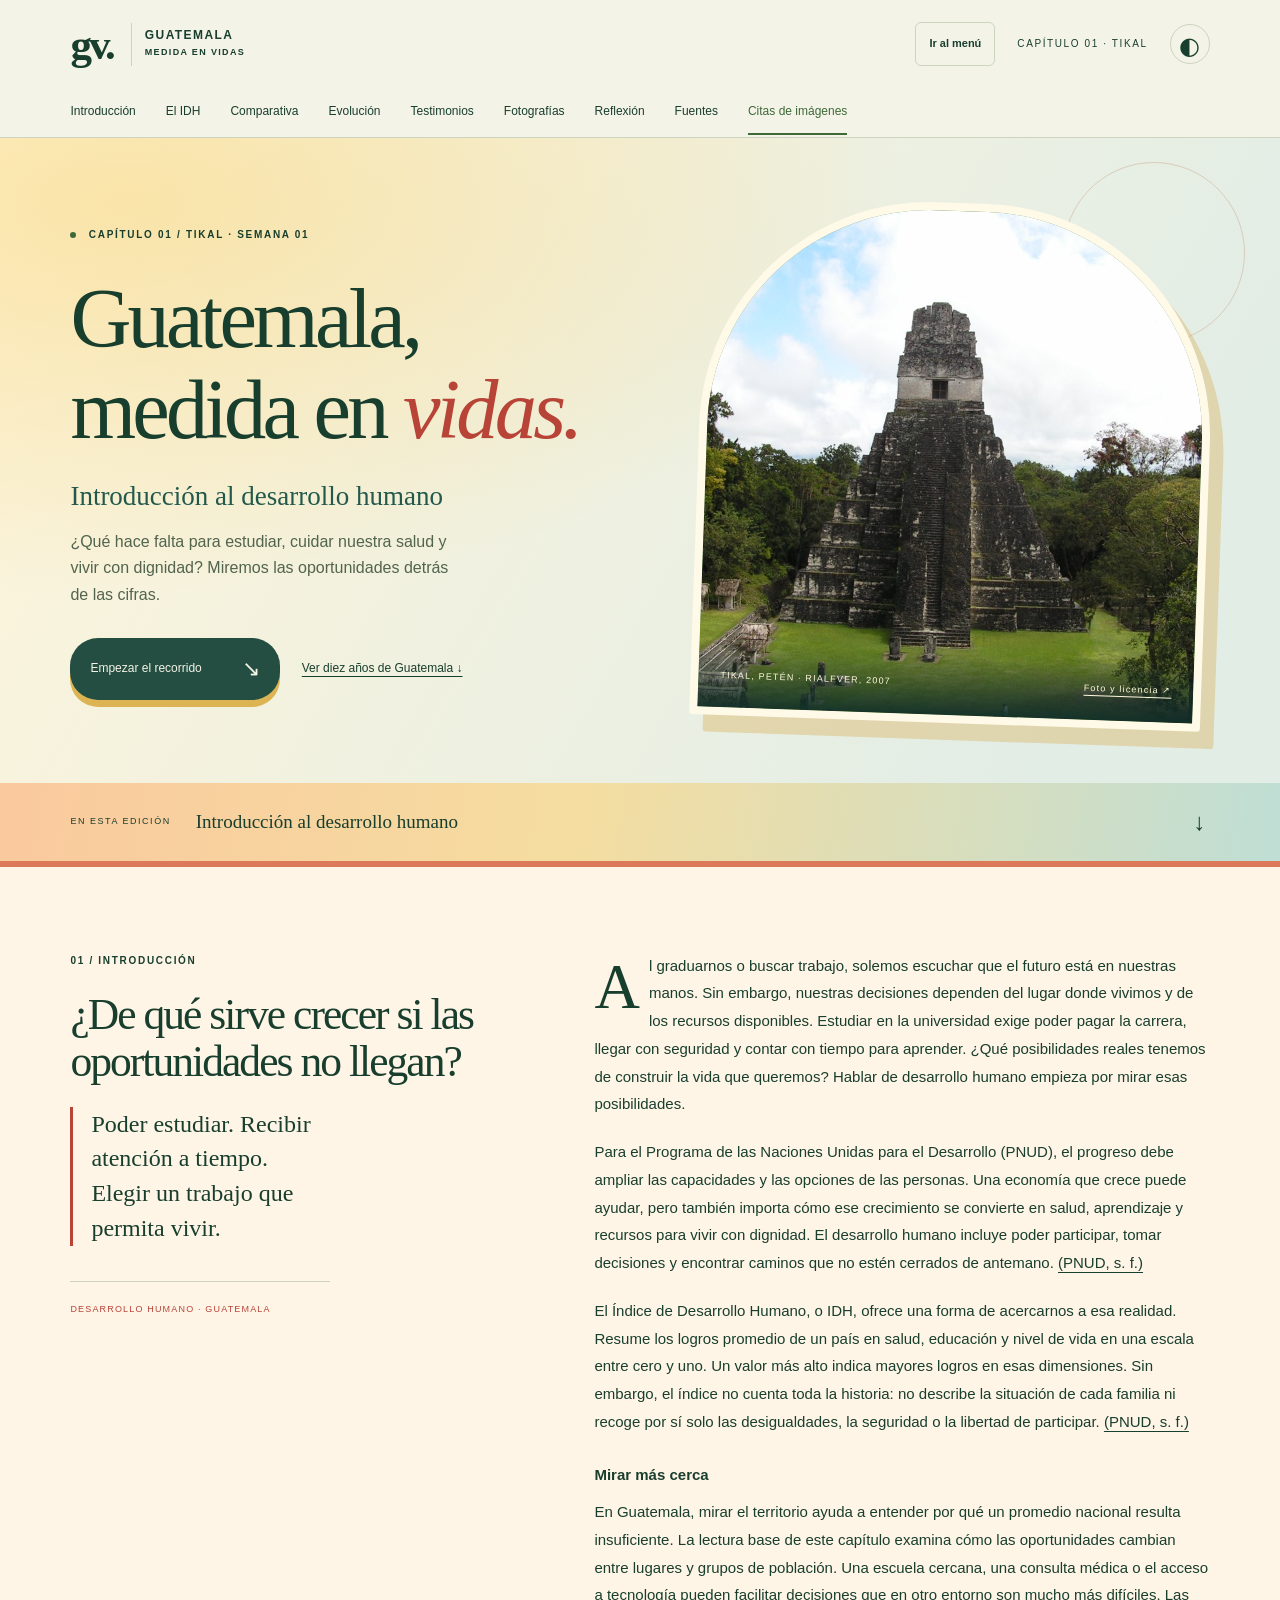
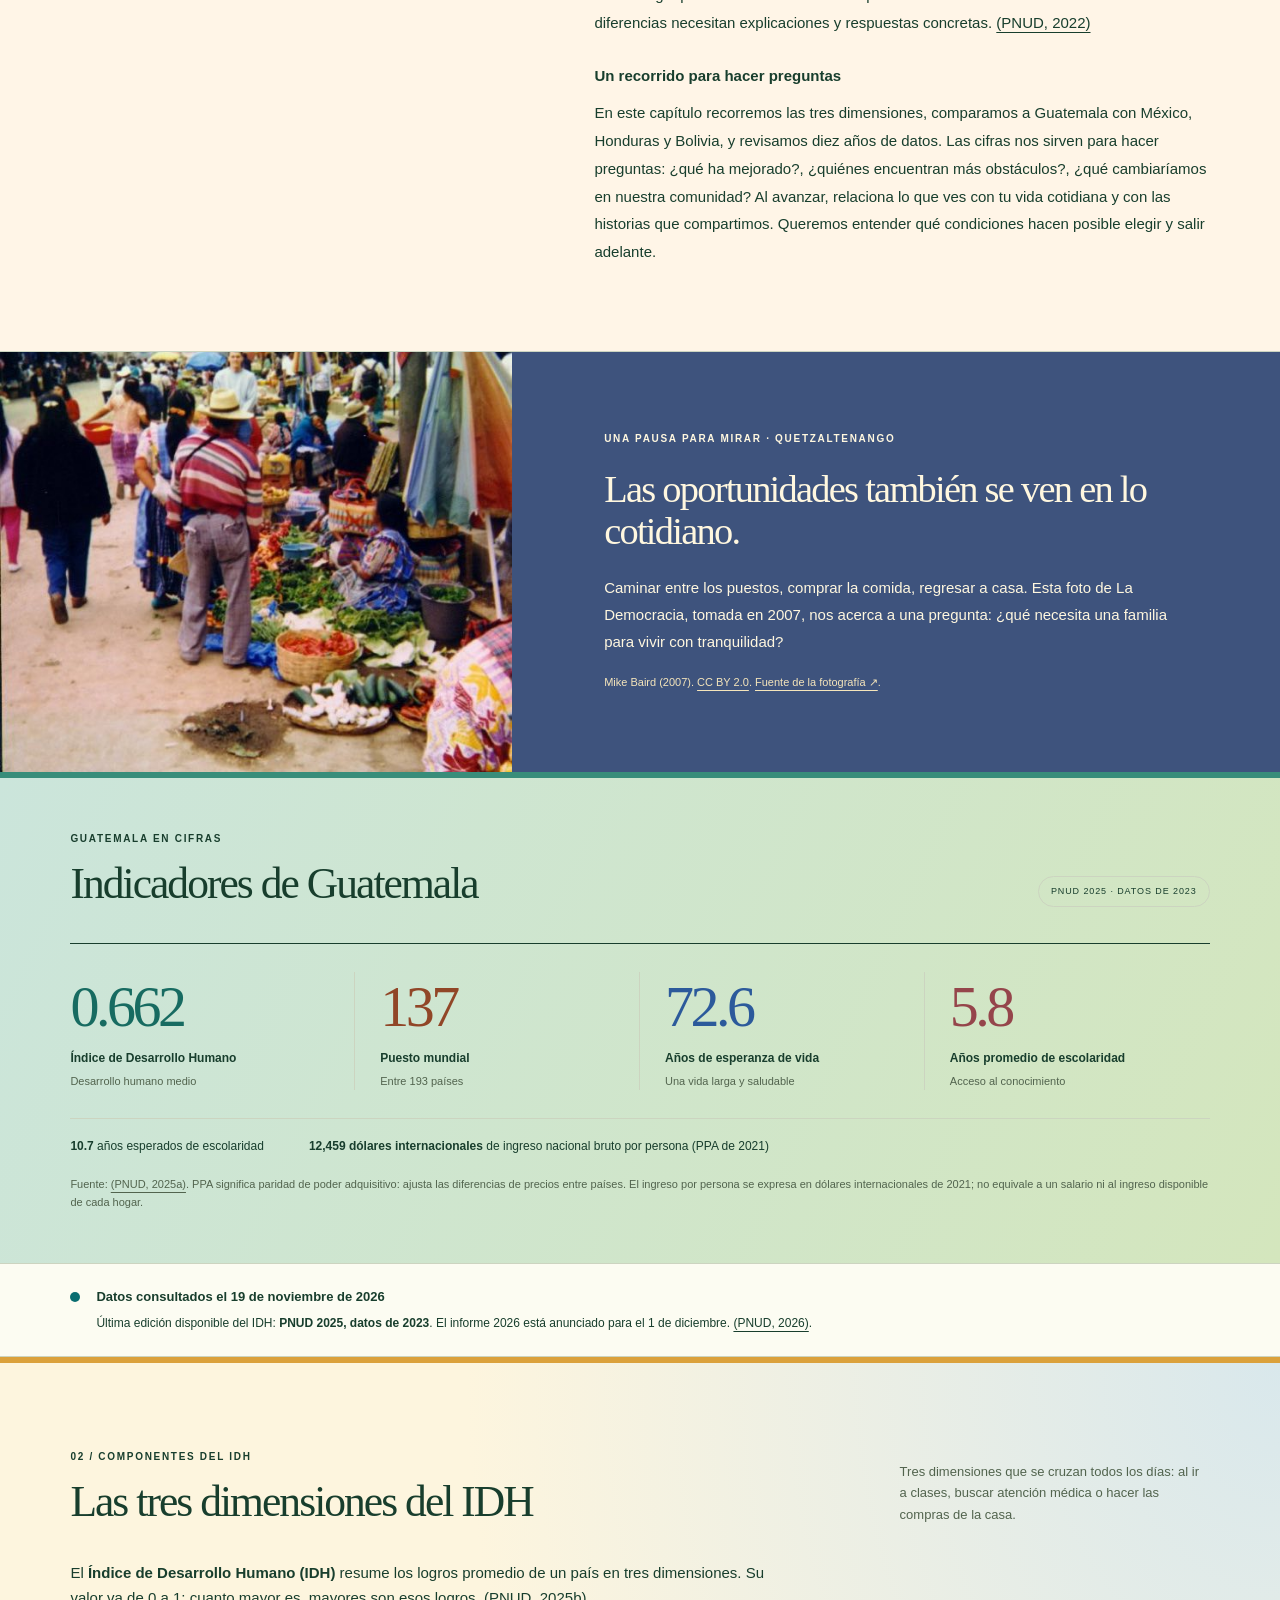
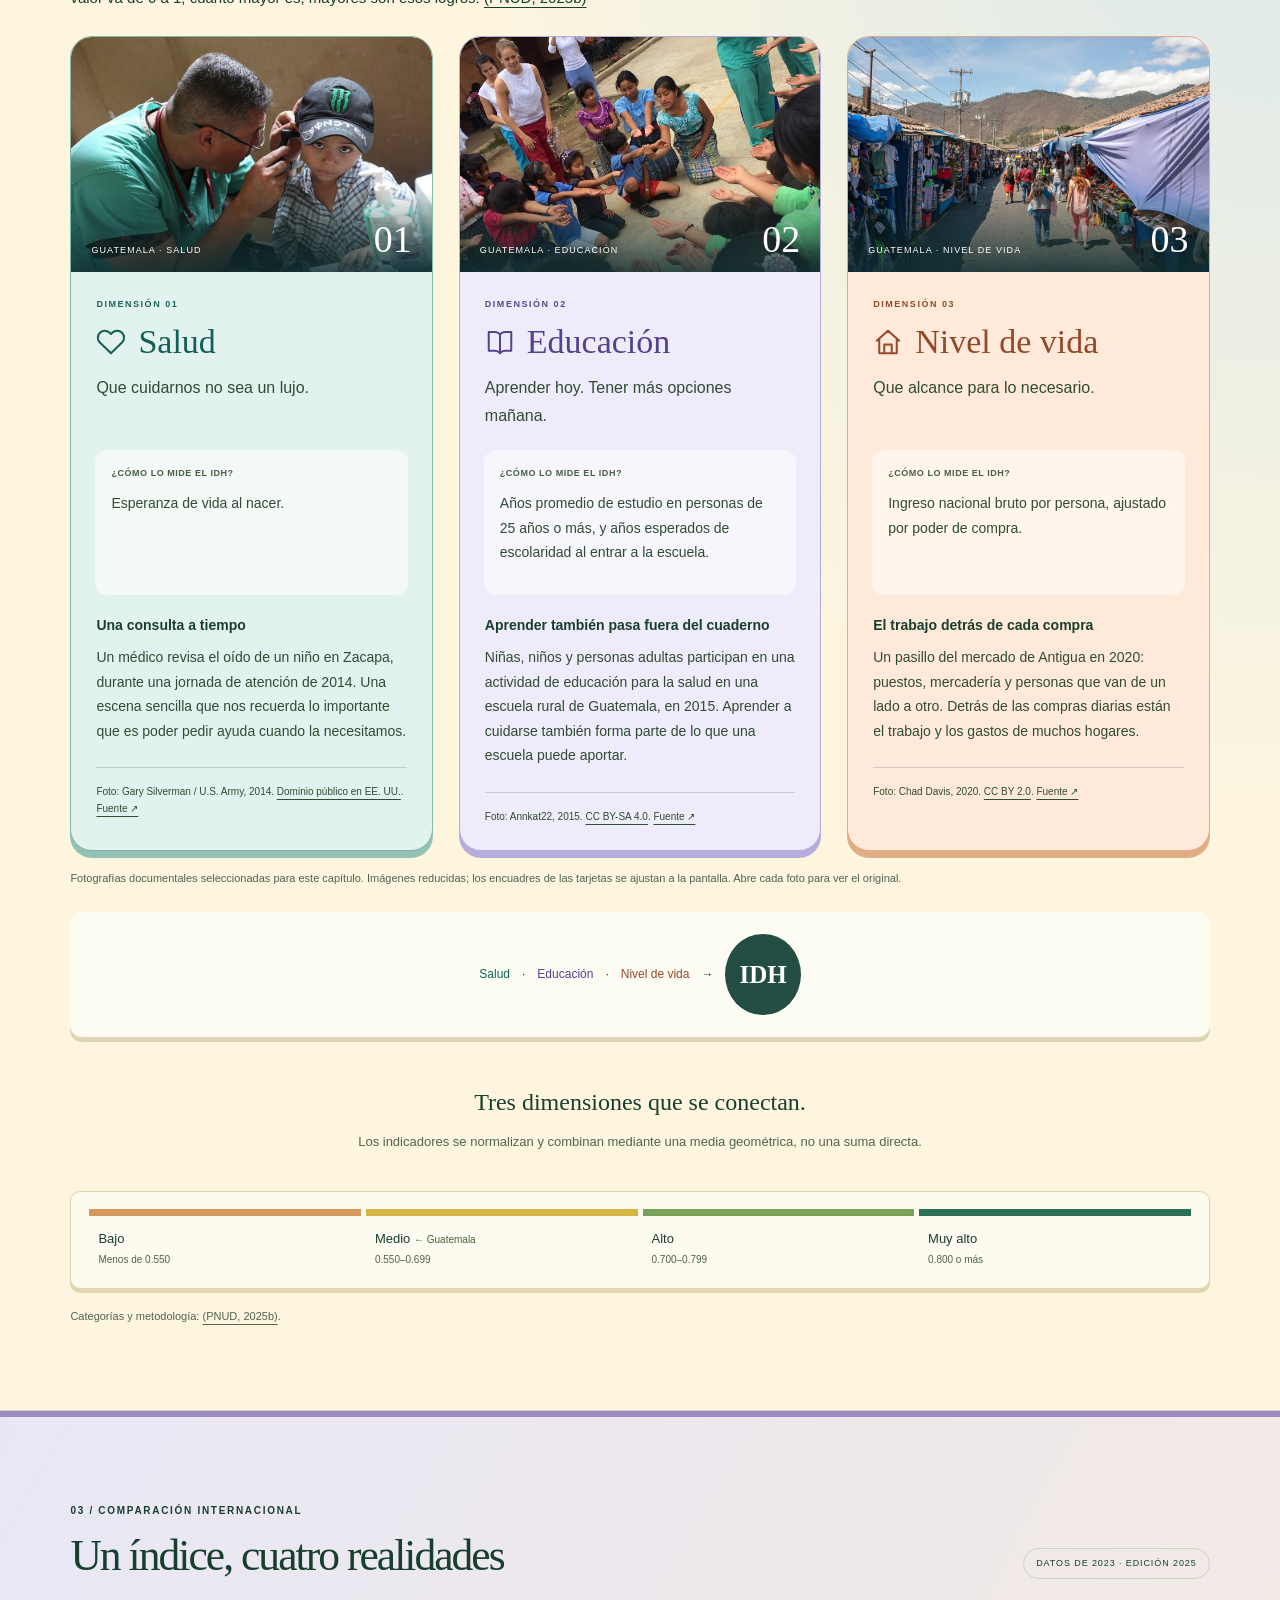
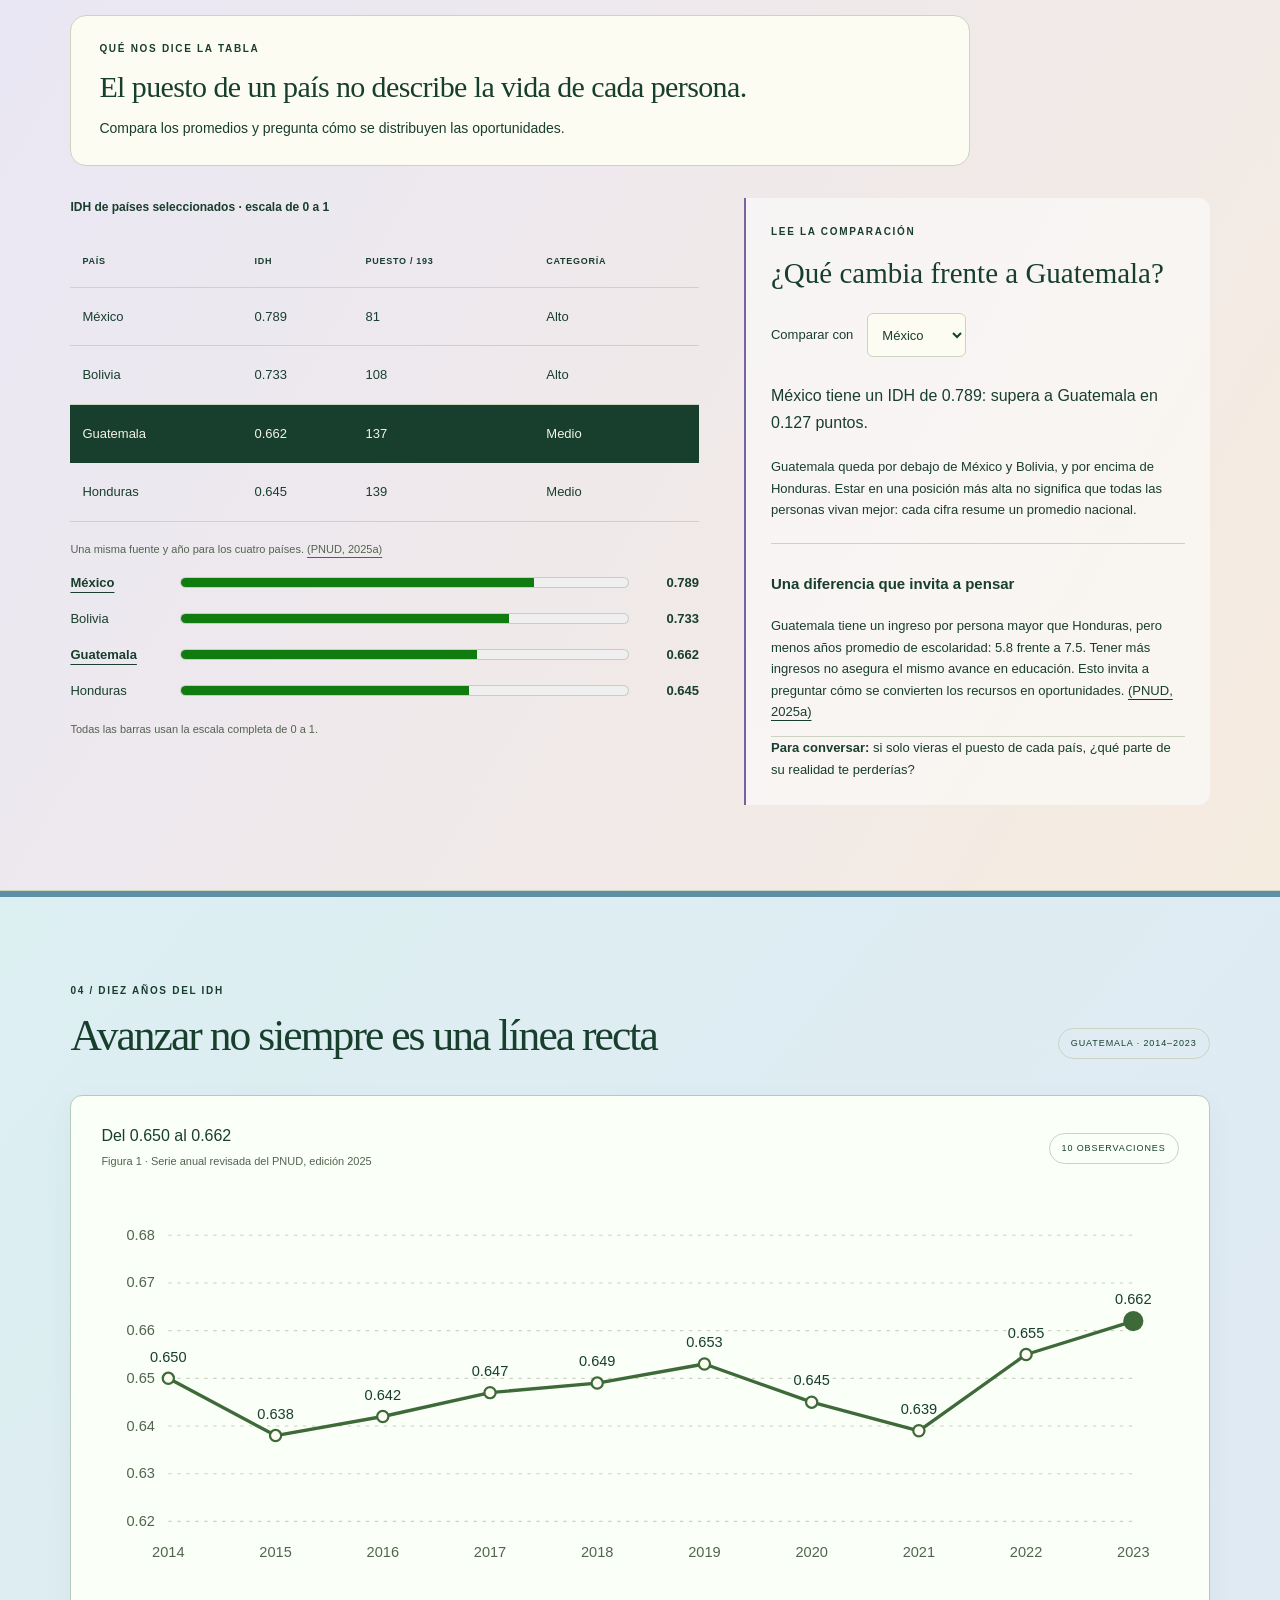
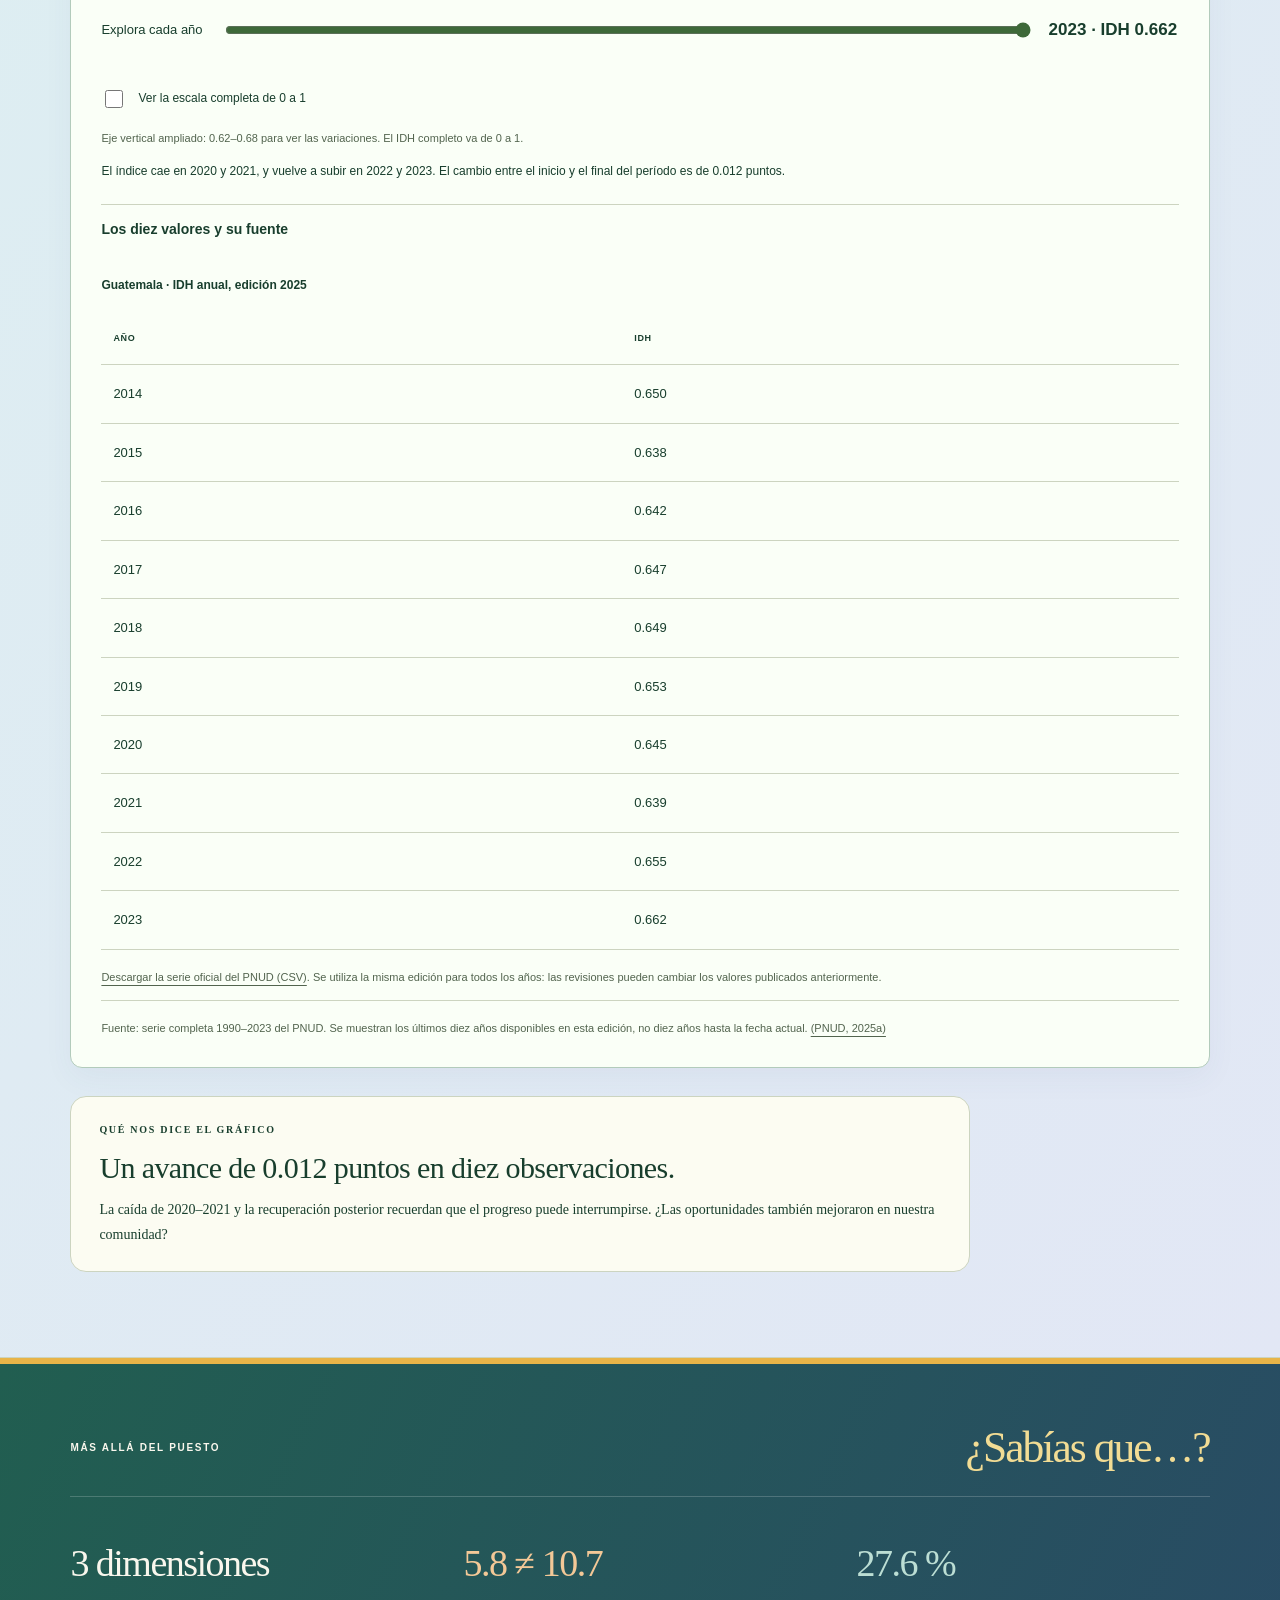
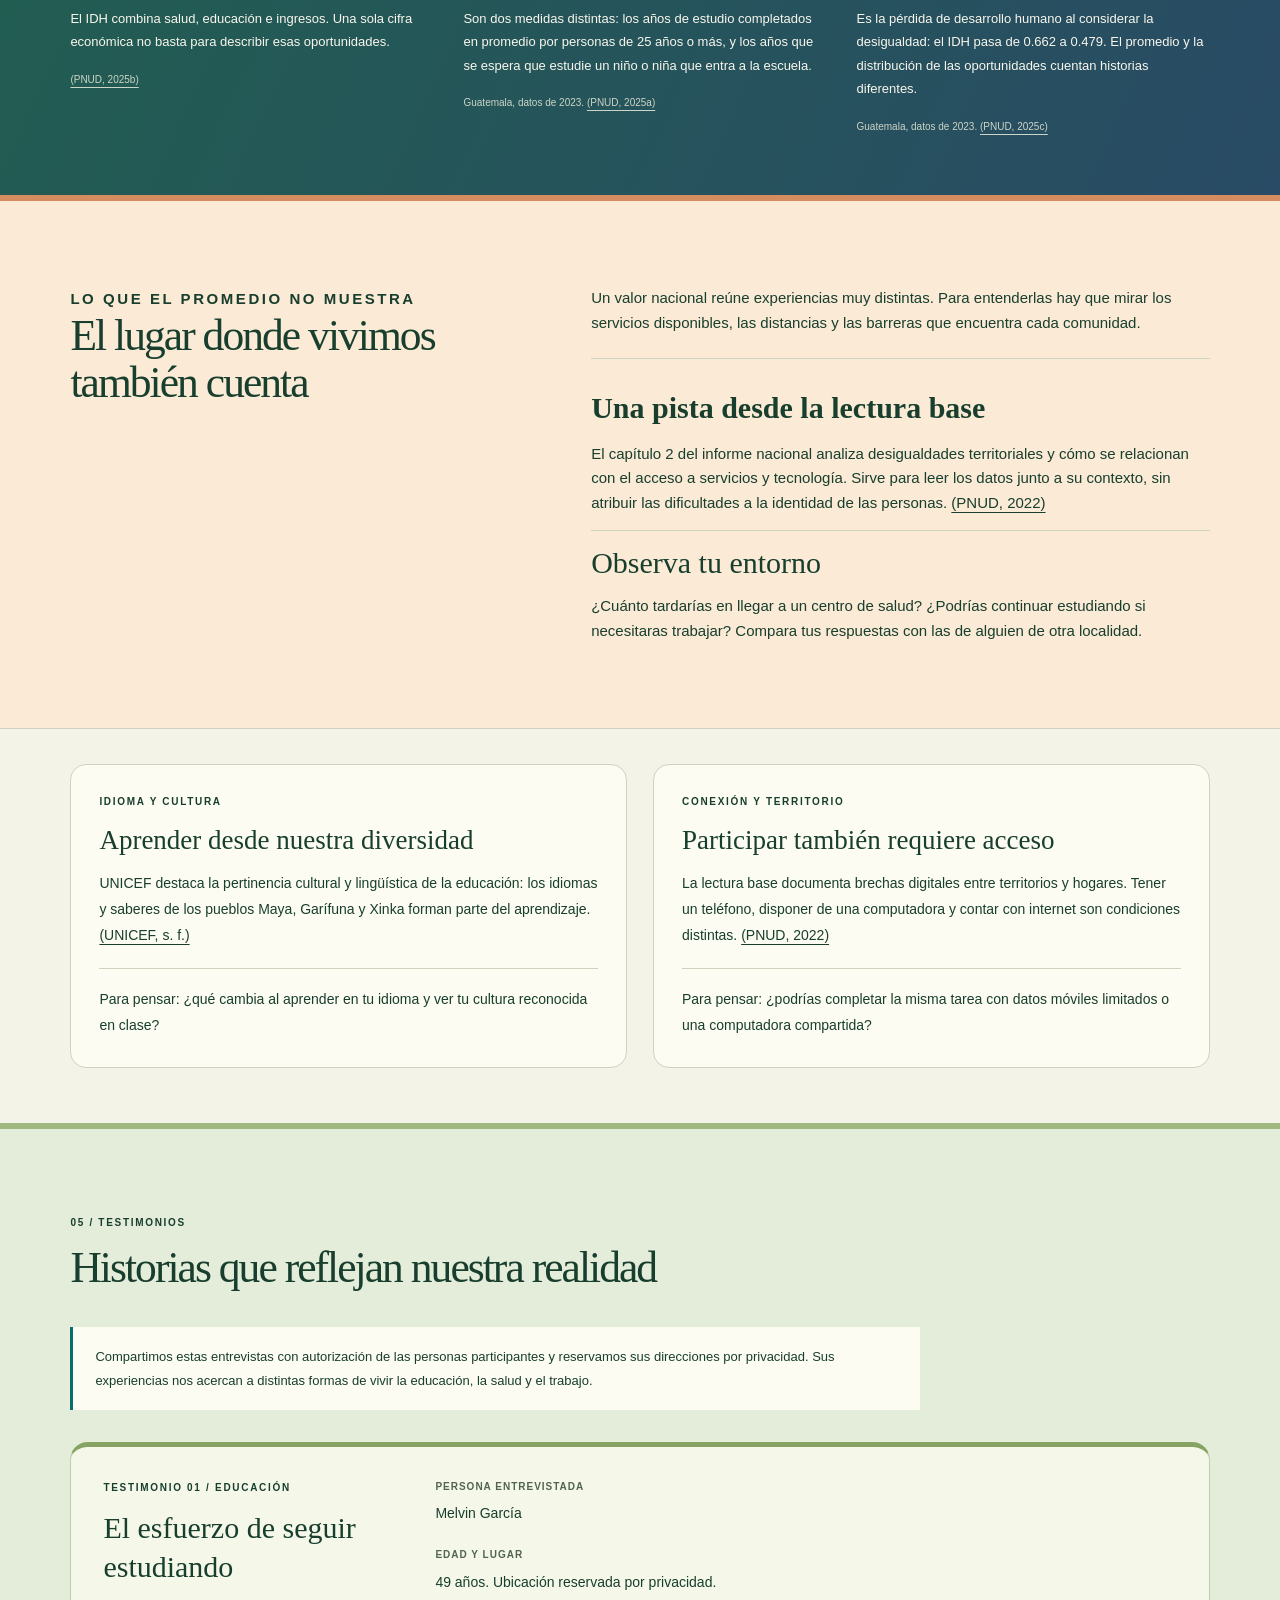
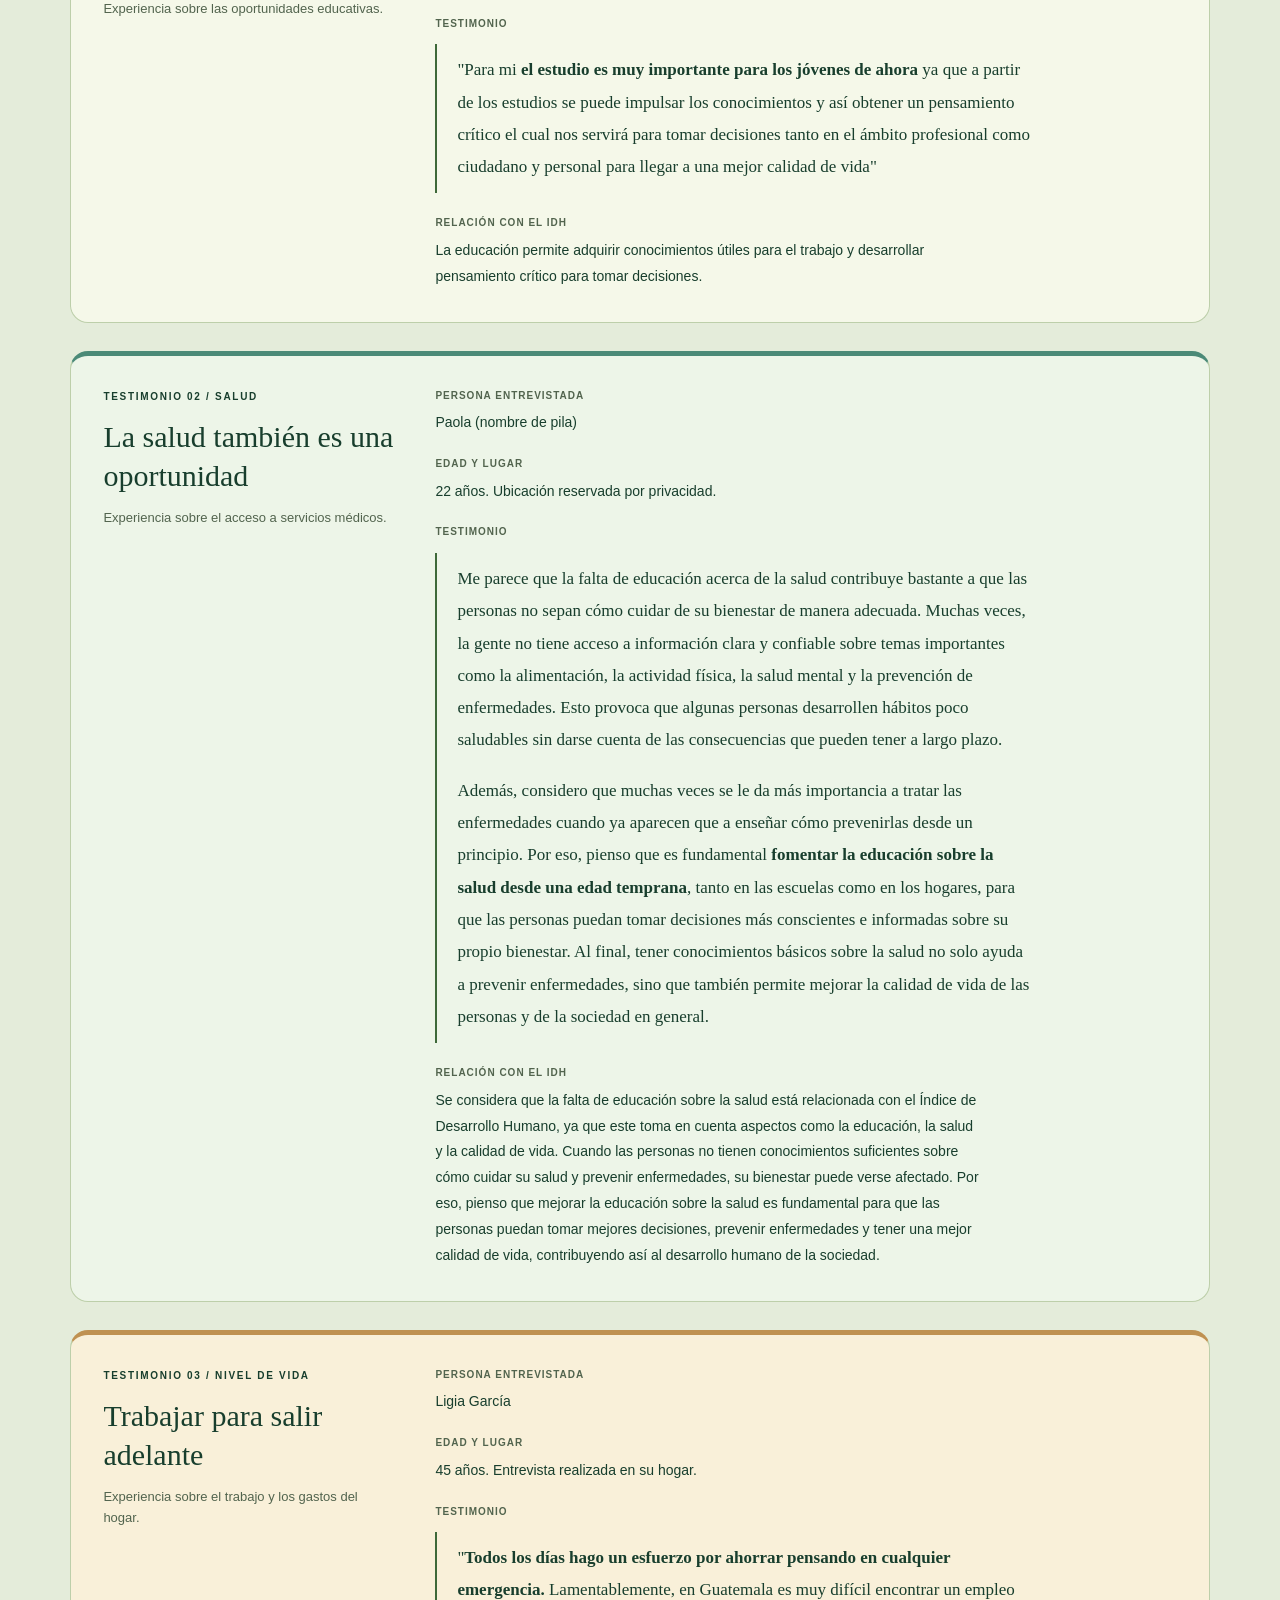
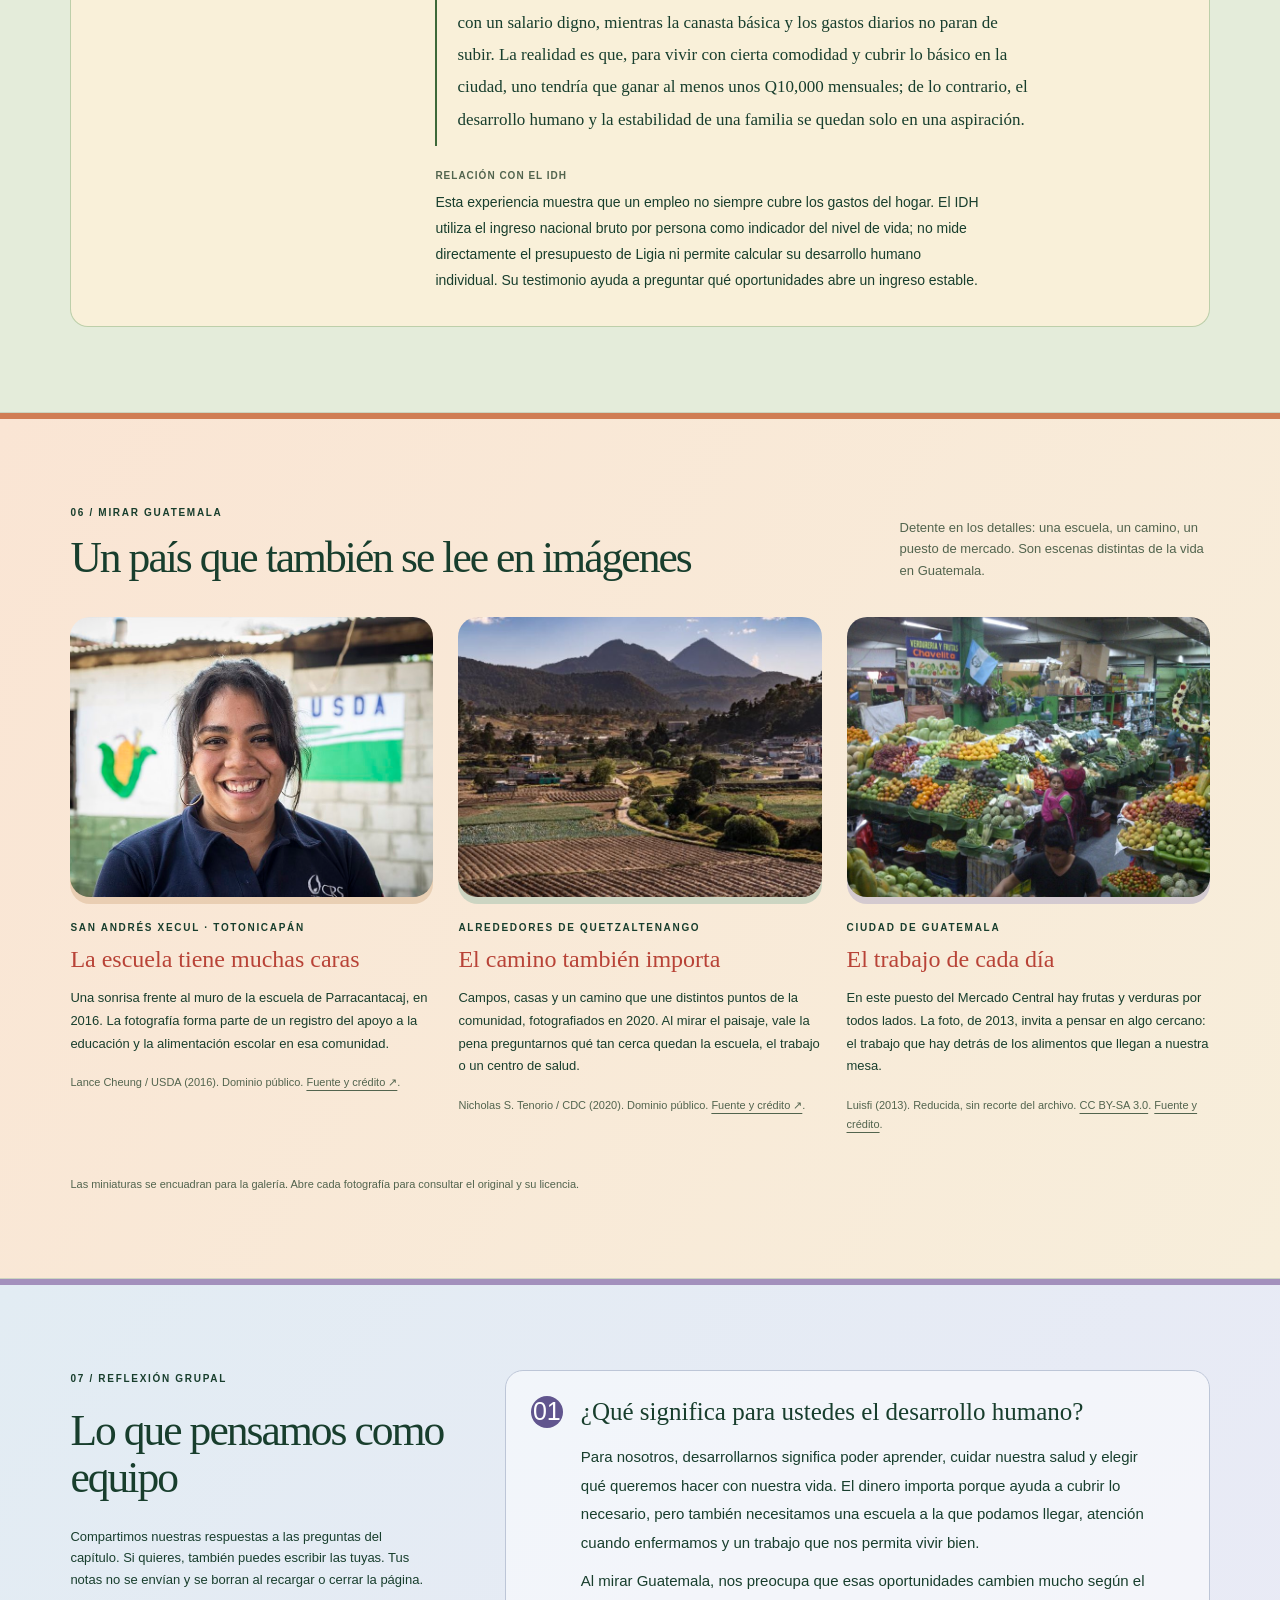
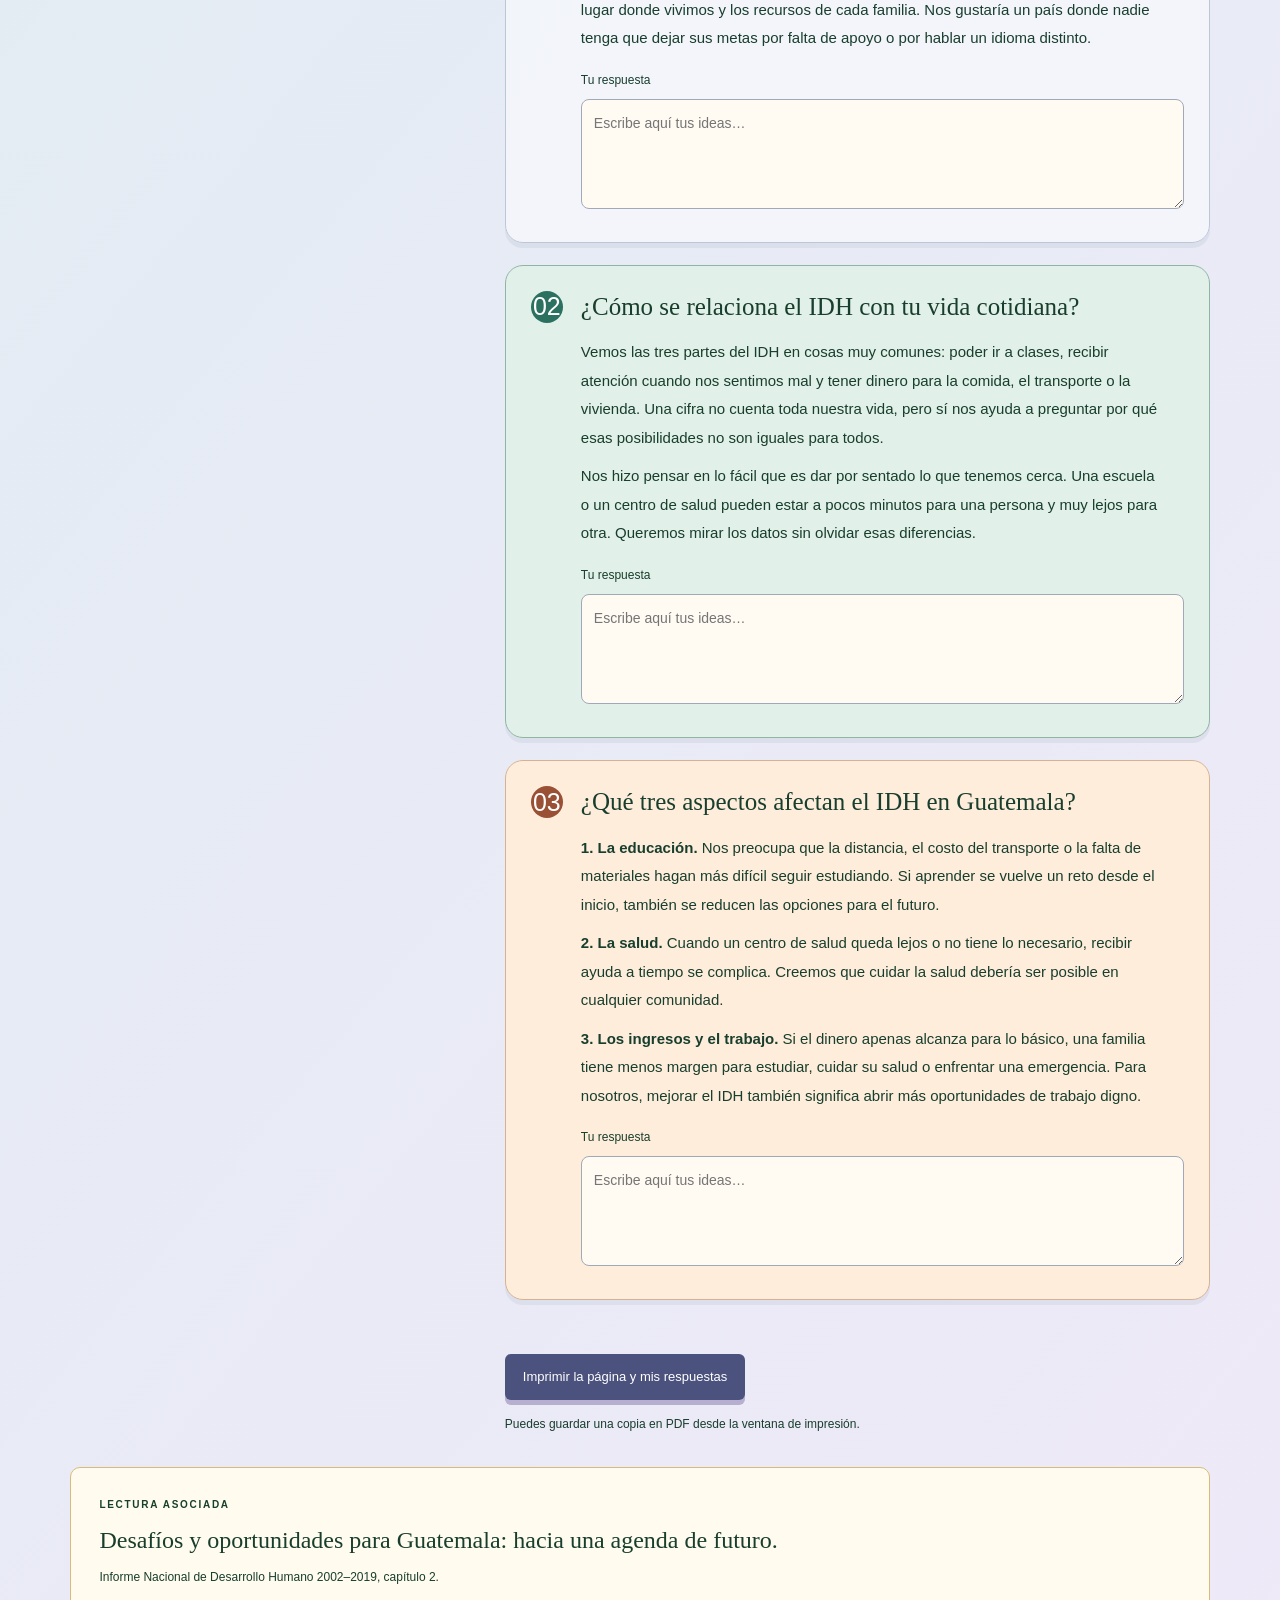
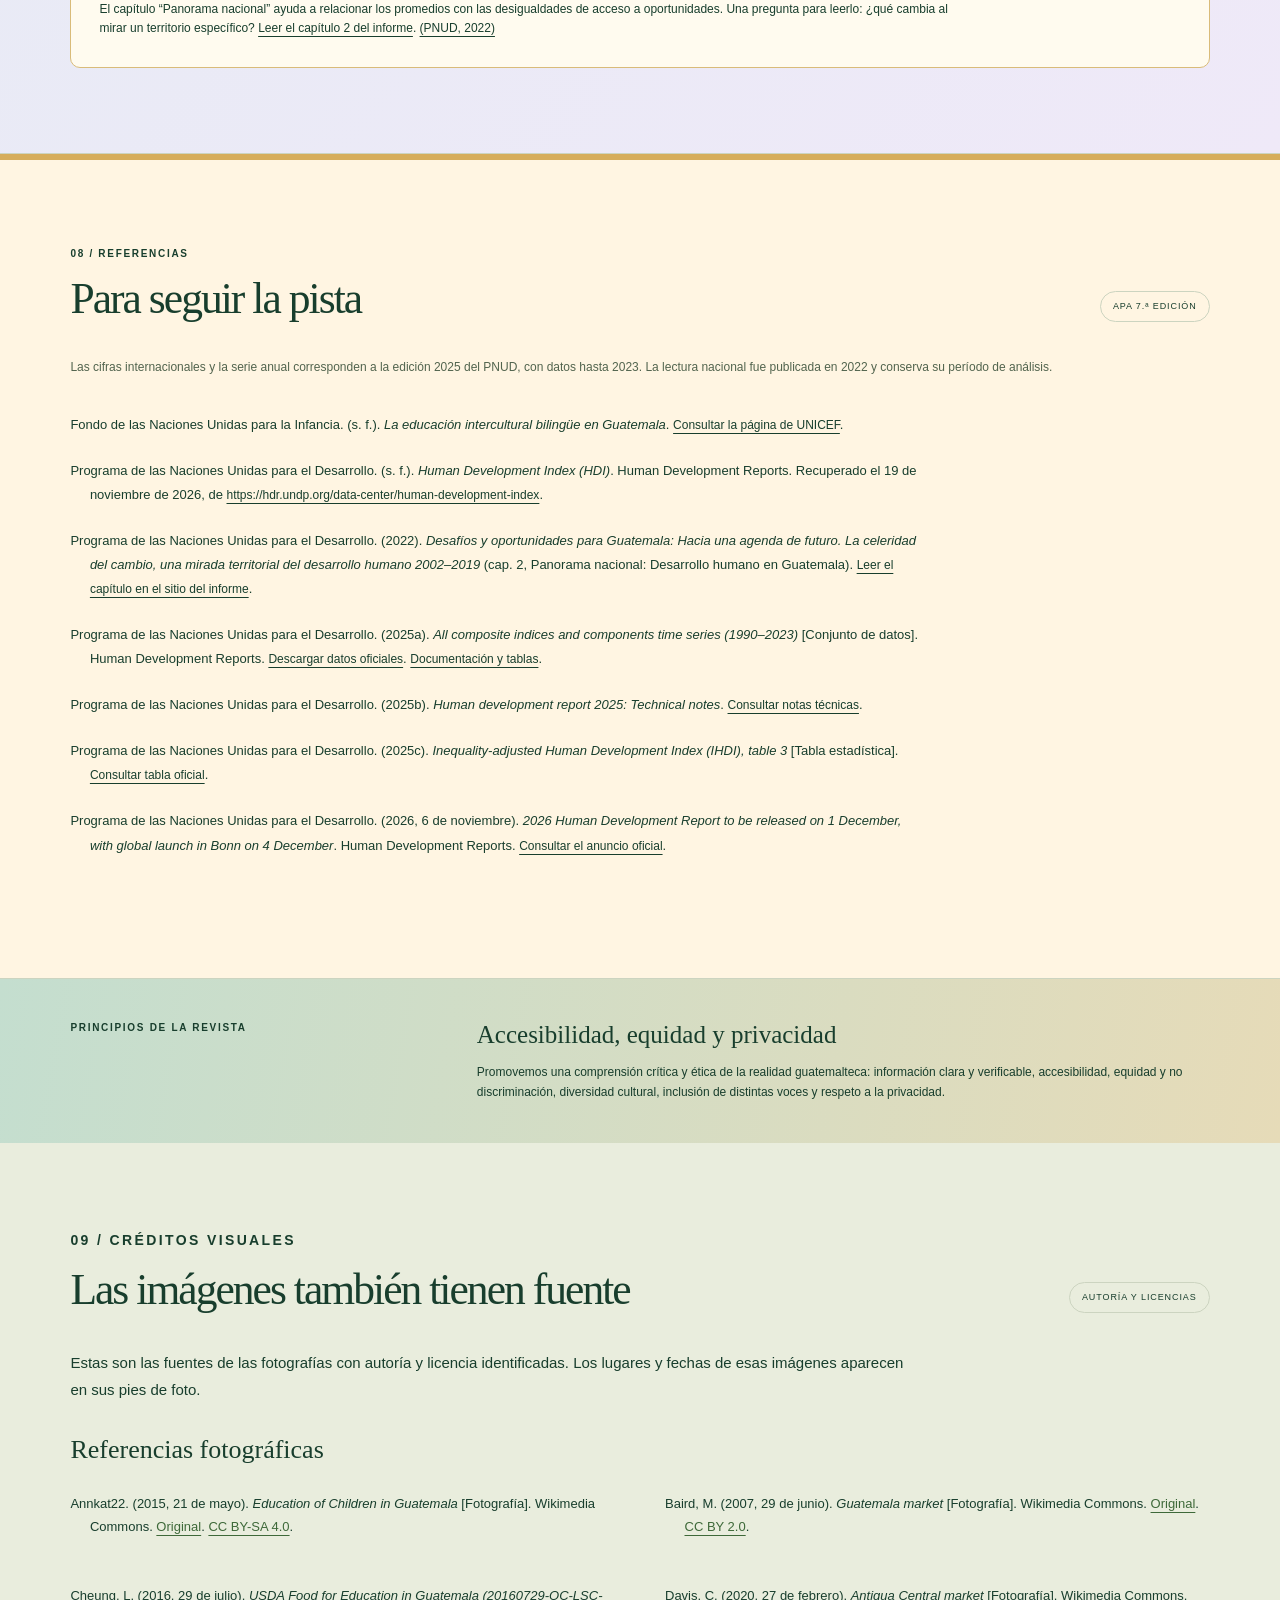
==== commit eba39e7f: "Reescribir reflexiones con voz del equipo" ====
--- a/index.html
+++ b/index.html
@@ -218,41 +218,30 @@
 <section class="section reflection" id="reflexion">
   <div class="reflection-heading">
     <p class="eyebrow">07 / REFLEXIÓN GRUPAL</p>
-    <h2>Reflexiona junto a nosotros</h2>
-    <p>Lee nuestra reflexión y escribe tu propia respuesta. Tus notas no se envían; se borran al recargar o cerrar la página.</p>
+    <h2>Lo que pensamos como equipo</h2>
+    <p>Compartimos nuestras respuestas a las preguntas del capítulo. Si quieres, también puedes escribir las tuyas. Tus notas no se envían y se borran al recargar o cerrar la página.</p>
   </div>
   <div>
     <article class="question"><span class="q-num">01</span>
       <div>
         <h3>¿Qué significa para ustedes el desarrollo humano?</h3><div class="team-reflection">
-        <p>Para nosotros, el desarrollo humano significa que todas las personas tengan las oportunidades necesarias para mejorar
-          su calidad de vida y alcanzar sus metas. Consideramos que no se trata solamente de tener dinero o de que un país tenga
-          una buena economía, sino también de contar con acceso a educación, salud, empleo digno y servicios básicos. </p><p>En Guatemala,
-          pensamos que todavía existen muchas desigualdades que impiden que todas las personas tengan las mismas oportunidades. Por eso,
-          consideramos que el verdadero desarrollo humano se alcanza cuando las personas pueden vivir dignamente, ejercer sus derechos
-          y construir un mejor futuro sin importar su condición económica, cultura o lugar de origen.</p></div>
+        <p>Para nosotros, desarrollarnos significa poder aprender, cuidar nuestra salud y elegir qué queremos hacer con nuestra vida. El dinero importa porque ayuda a cubrir lo necesario, pero también necesitamos una escuela a la que podamos llegar, atención cuando enfermamos y un trabajo que nos permita vivir bien.</p><p>Al mirar Guatemala, nos preocupa que esas oportunidades cambien mucho según el lugar donde vivimos y los recursos de cada familia. Nos gustaría un país donde nadie tenga que dejar sus metas por falta de apoyo o por hablar un idioma distinto.</p></div>
           <label for="reflection-1">Tu respuesta</label><textarea id="reflection-1" placeholder="Escribe aquí tus ideas…"></textarea>
       </div>
     </article>
     <article class="question"><span class="q-num">02</span>
       <div>
         <h3>¿Cómo se relaciona el IDH con tu vida cotidiana?</h3><div class="team-reflection">
-        <p>El Índice de Desarrollo Humano se relaciona con nuestra vida cotidiana porque sus tres dimensiones están presentes en
-          diferentes aspectos de nuestra vida. Por ejemplo, la educación nos permite adquirir conocimientos y prepararnos para obtener
-          mejores oportunidades laborales; la salud es fundamental para realizar nuestras actividades diarias y mantener nuestro bienestar;
-          y los ingresos económicos permiten cubrir necesidades como alimentación, vivienda, transporte y servicios básicos.
-          </p><p>También consideramos que el IDH nos ayuda a comprender que muchas oportunidades que tenemos dependen de las condiciones sociales
-          y económicas de nuestro país. Esto nos hace reflexionar sobre la importancia de valorar las oportunidades disponibles y reconocer
-          las dificultades que enfrentan otras personas en Guatemala.</p></div>
+        <p>Vemos las tres partes del IDH en cosas muy comunes: poder ir a clases, recibir atención cuando nos sentimos mal y tener dinero para la comida, el transporte o la vivienda. Una cifra no cuenta toda nuestra vida, pero sí nos ayuda a preguntar por qué esas posibilidades no son iguales para todos.</p><p>Nos hizo pensar en lo fácil que es dar por sentado lo que tenemos cerca. Una escuela o un centro de salud pueden estar a pocos minutos para una persona y muy lejos para otra. Queremos mirar los datos sin olvidar esas diferencias.</p></div>
           <label for="reflection-2">Tu respuesta</label><textarea id="reflection-2" placeholder="Escribe aquí tus ideas…"></textarea>
       </div>
     </article>
     <article class="question"><span class="q-num">03</span>
       <div>
-        <h3>Describe tres aspectos que consideras que afectan el IDH en tu país</h3><div class="team-reflection">
-        <p>1. Primero, la desigualdad en el acceso a la educación. Consideramos que este es uno de los principales problemas de Guatemala, porque muchas personas, especialmente en las comunidades rurales, enfrentan dificultades para continuar sus estudios debido a la pobreza, la distancia de los centros educativos y la falta de recursos. Esto limita sus posibilidades de conseguir mejores empleos y desarrollarse profesionalmente.</p>
-        <p>2. Segundo, las deficiencias en los servicios de salud. En Guatemala existen comunidades donde las personas tienen dificultades para recibir atención médica oportuna y de calidad. La falta de centros de salud cercanos, medicamentos y personal médico afecta el bienestar de la población y puede influir en su esperanza de vida.</p>
-        <p>3. Tercero, la pobreza y la falta de oportunidades laborales. Consideramos que los bajos ingresos económicos y la dificultad para encontrar empleos dignos afectan directamente la calidad de vida de muchas familias guatemaltecas. Cuando los ingresos son insuficientes, resulta más difícil acceder a una buena alimentación, educación, vivienda y atención médica.</p></div><label for="reflection-3">Tu respuesta</label><textarea id="reflection-3" placeholder="Escribe aquí tus ideas…"></textarea>
+        <h3>¿Qué tres aspectos afectan el IDH en Guatemala?</h3><div class="team-reflection">
+        <p><strong>1. La educación.</strong> Nos preocupa que la distancia, el costo del transporte o la falta de materiales hagan más difícil seguir estudiando. Si aprender se vuelve un reto desde el inicio, también se reducen las opciones para el futuro.</p>
+        <p><strong>2. La salud.</strong> Cuando un centro de salud queda lejos o no tiene lo necesario, recibir ayuda a tiempo se complica. Creemos que cuidar la salud debería ser posible en cualquier comunidad.</p>
+        <p><strong>3. Los ingresos y el trabajo.</strong> Si el dinero apenas alcanza para lo básico, una familia tiene menos margen para estudiar, cuidar su salud o enfrentar una emergencia. Para nosotros, mejorar el IDH también significa abrir más oportunidades de trabajo digno.</p></div><label for="reflection-3">Tu respuesta</label><textarea id="reflection-3" placeholder="Escribe aquí tus ideas…"></textarea>
       </div>
     </article>
   </div>
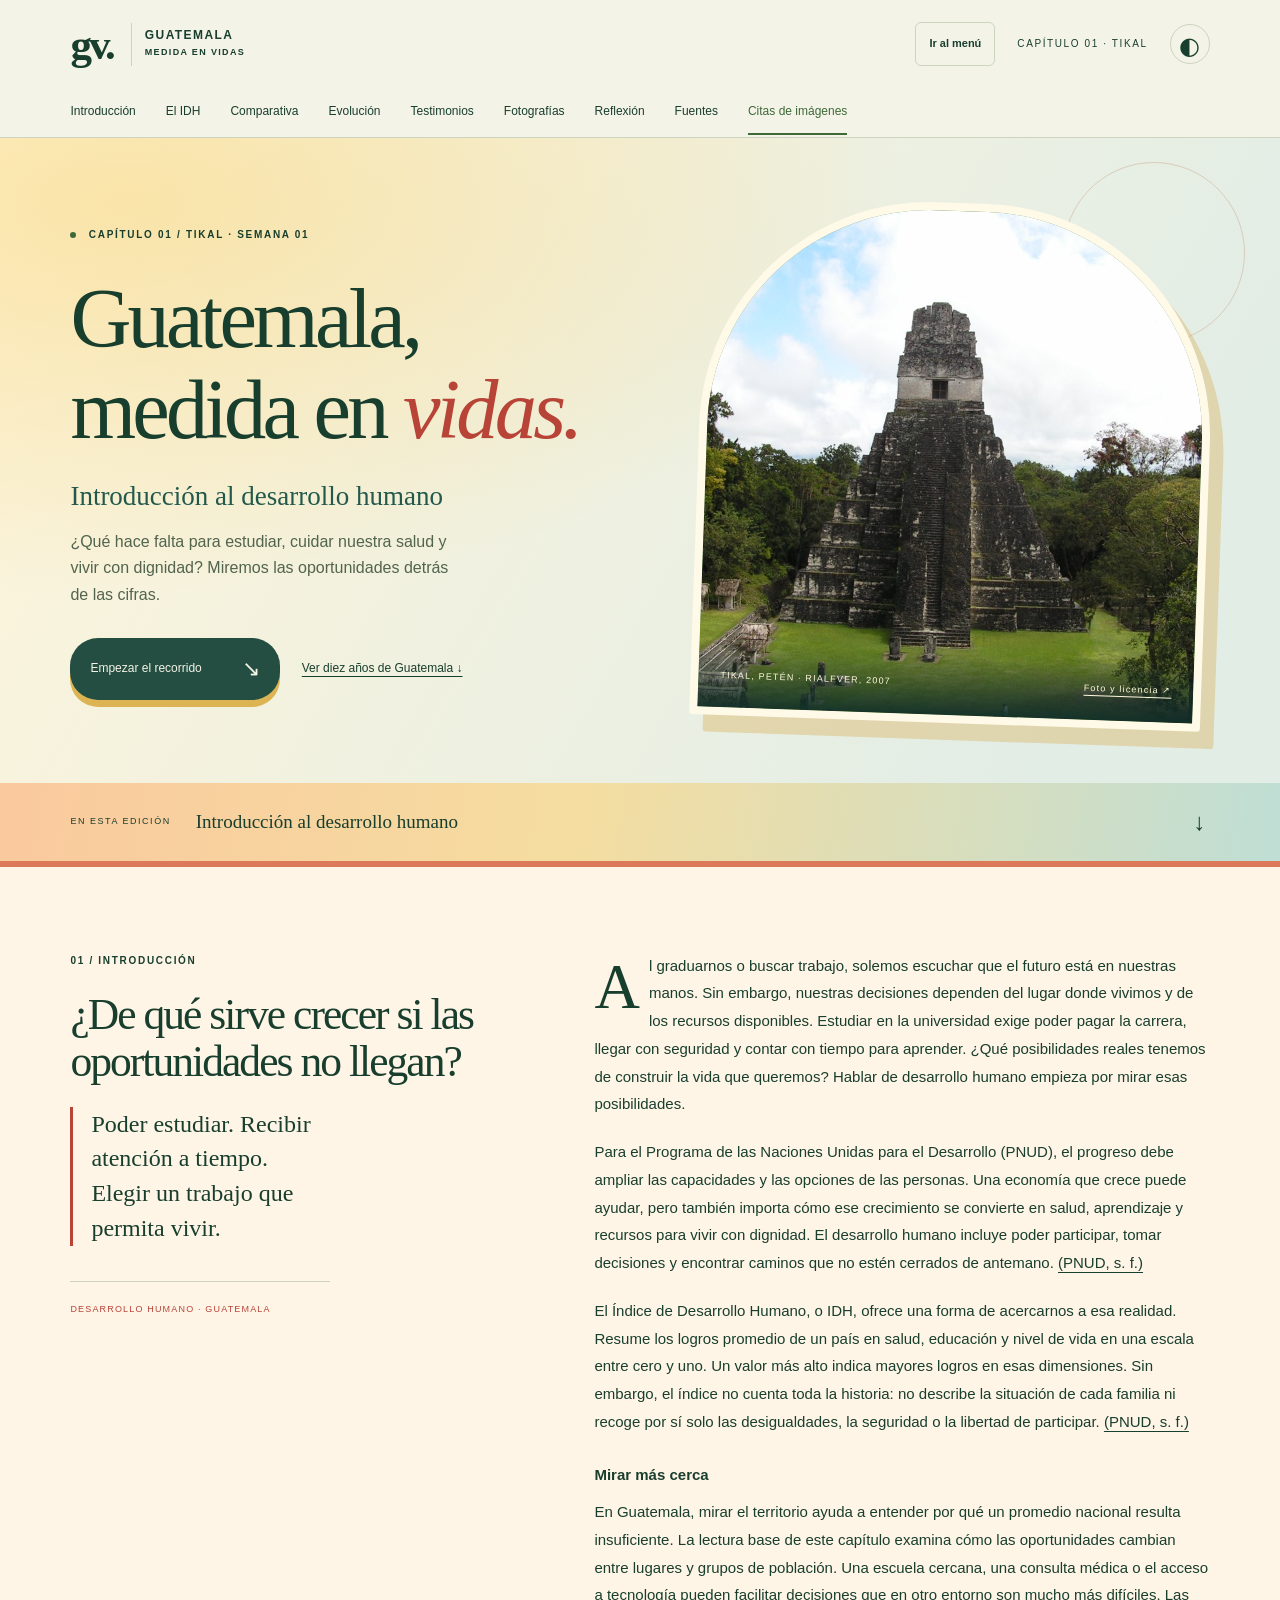
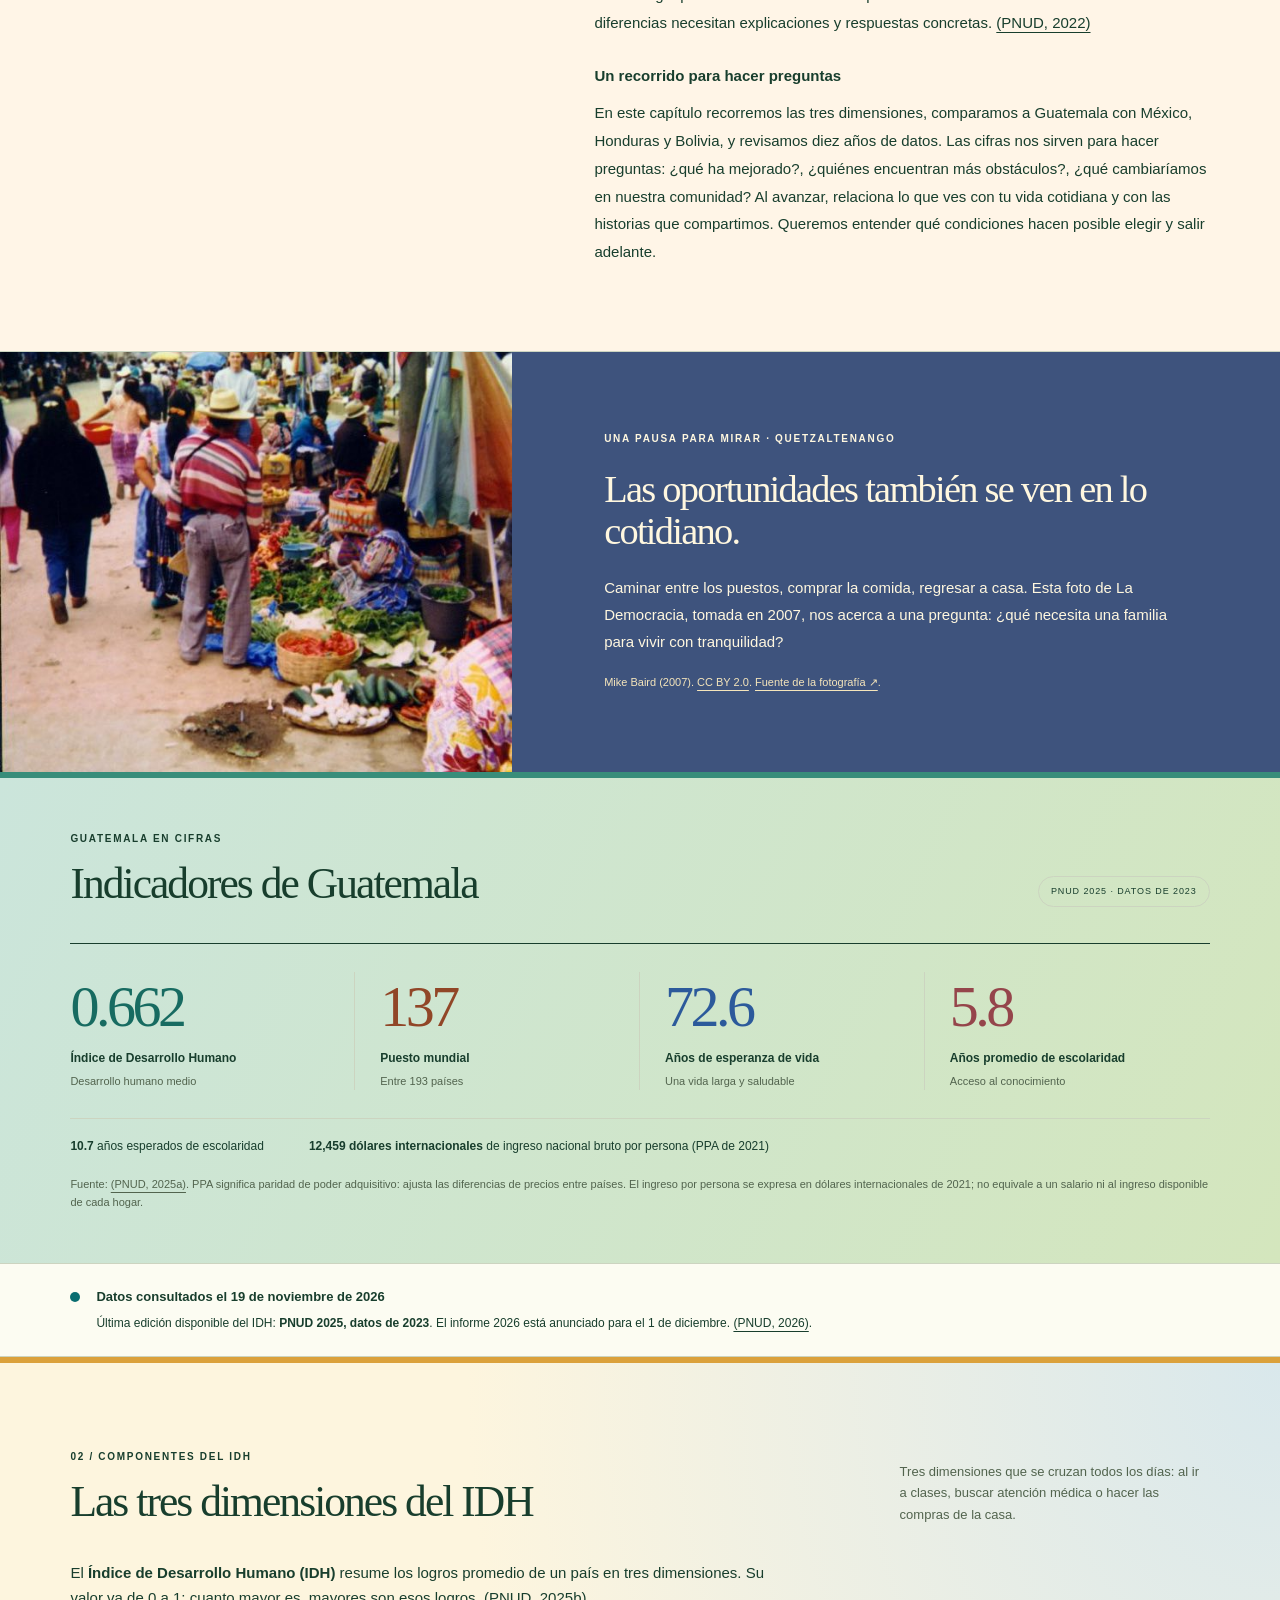
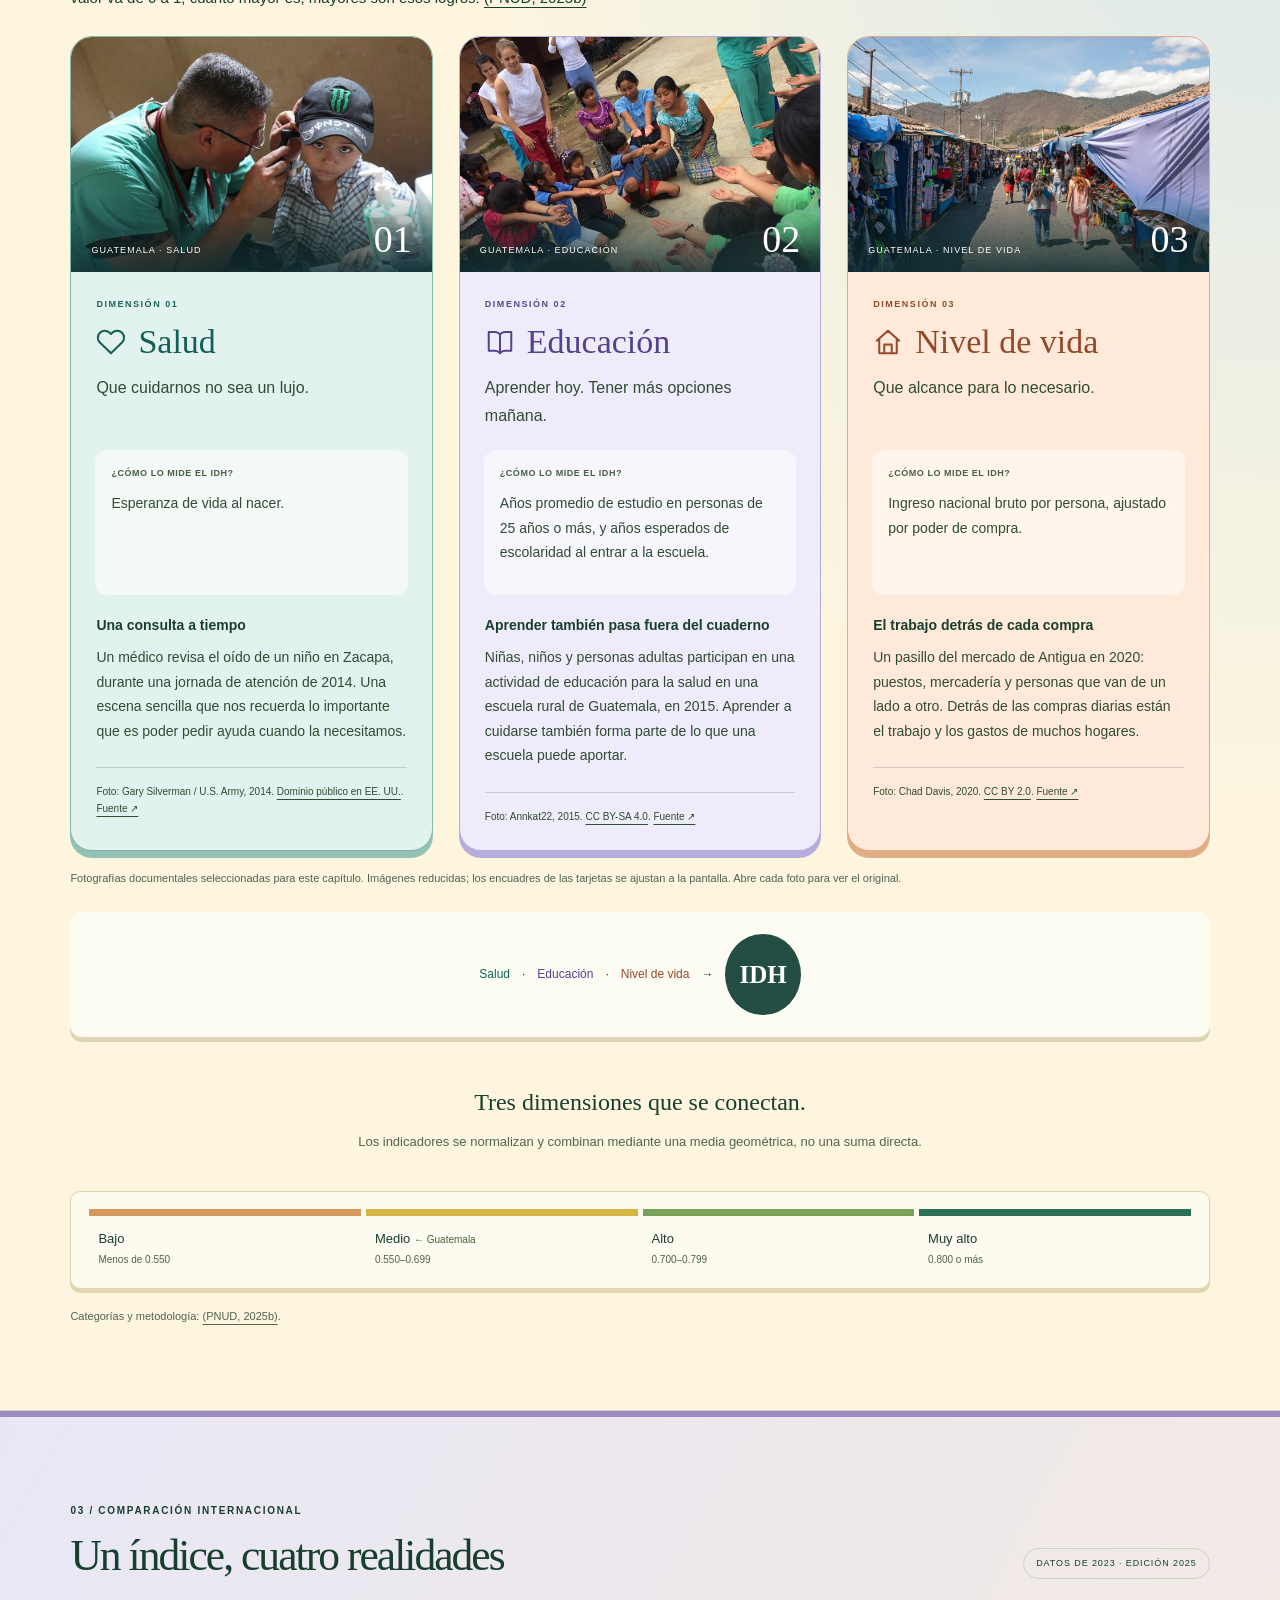
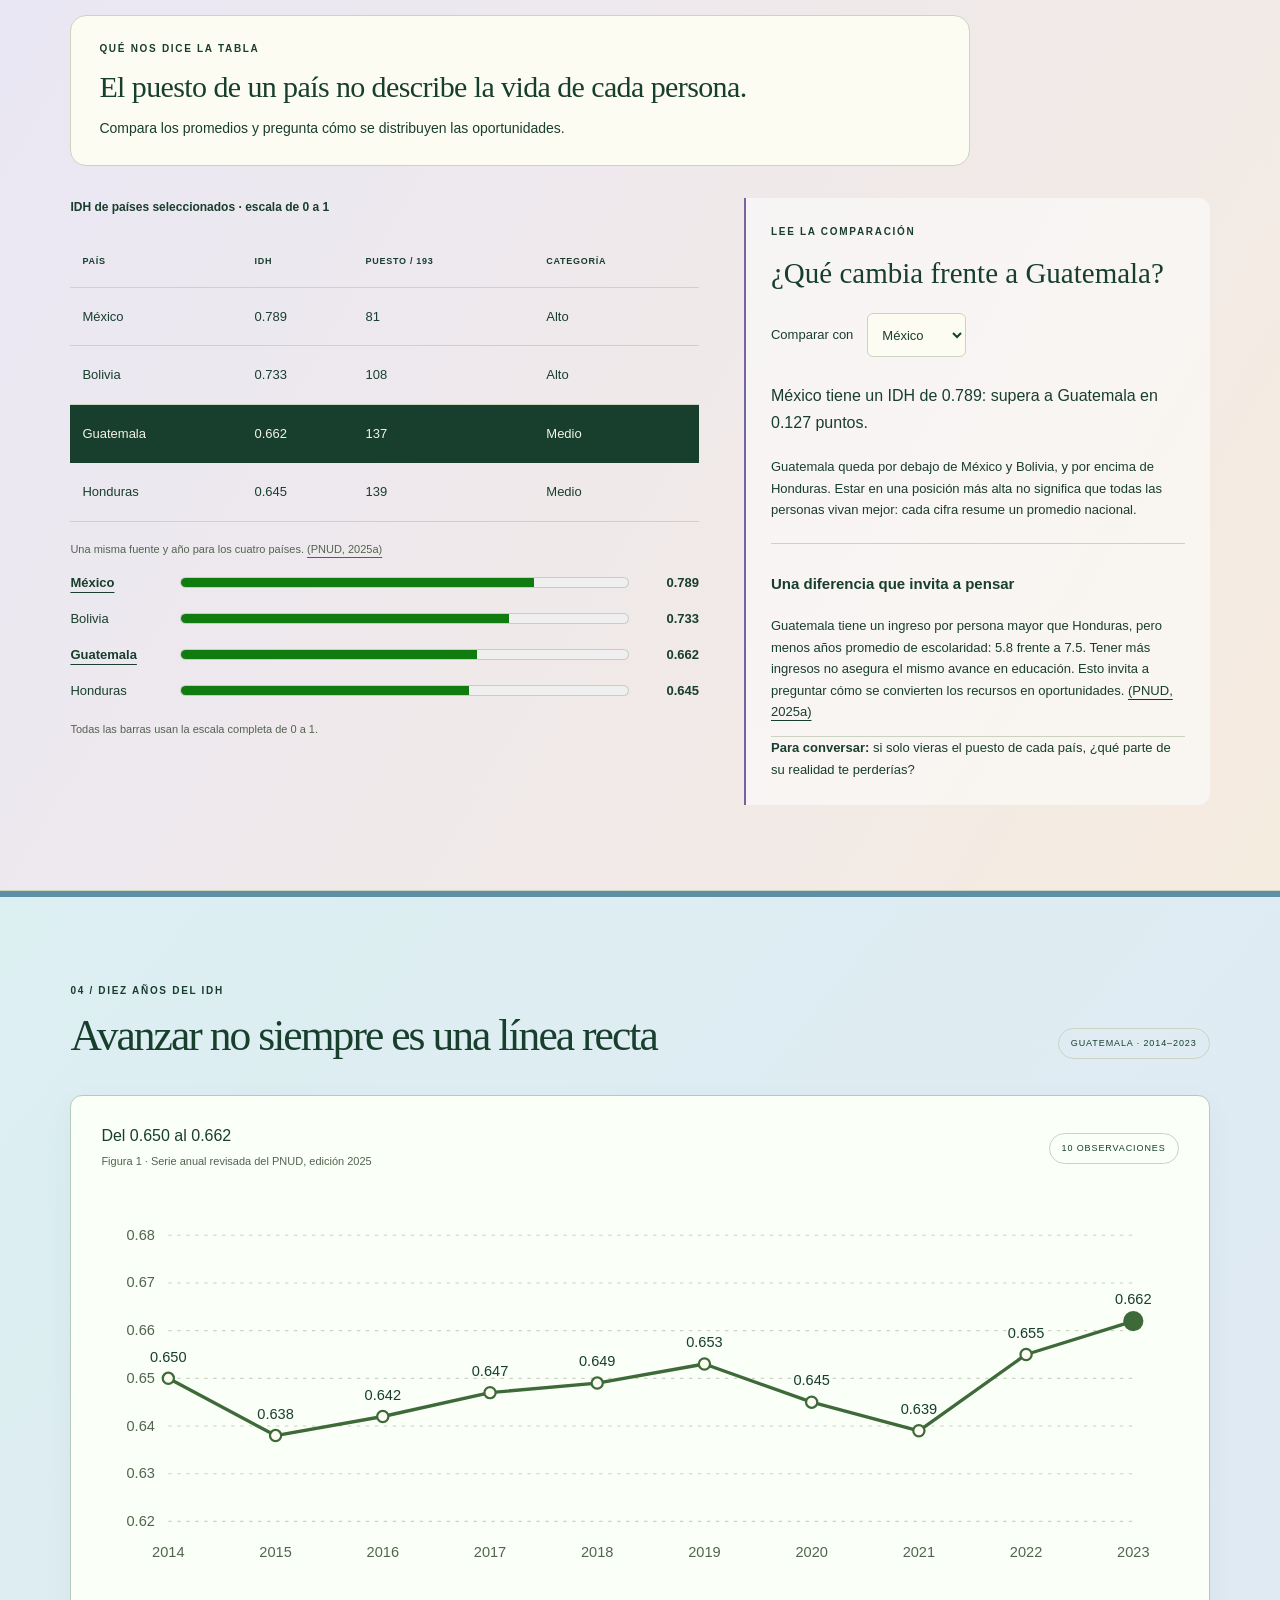
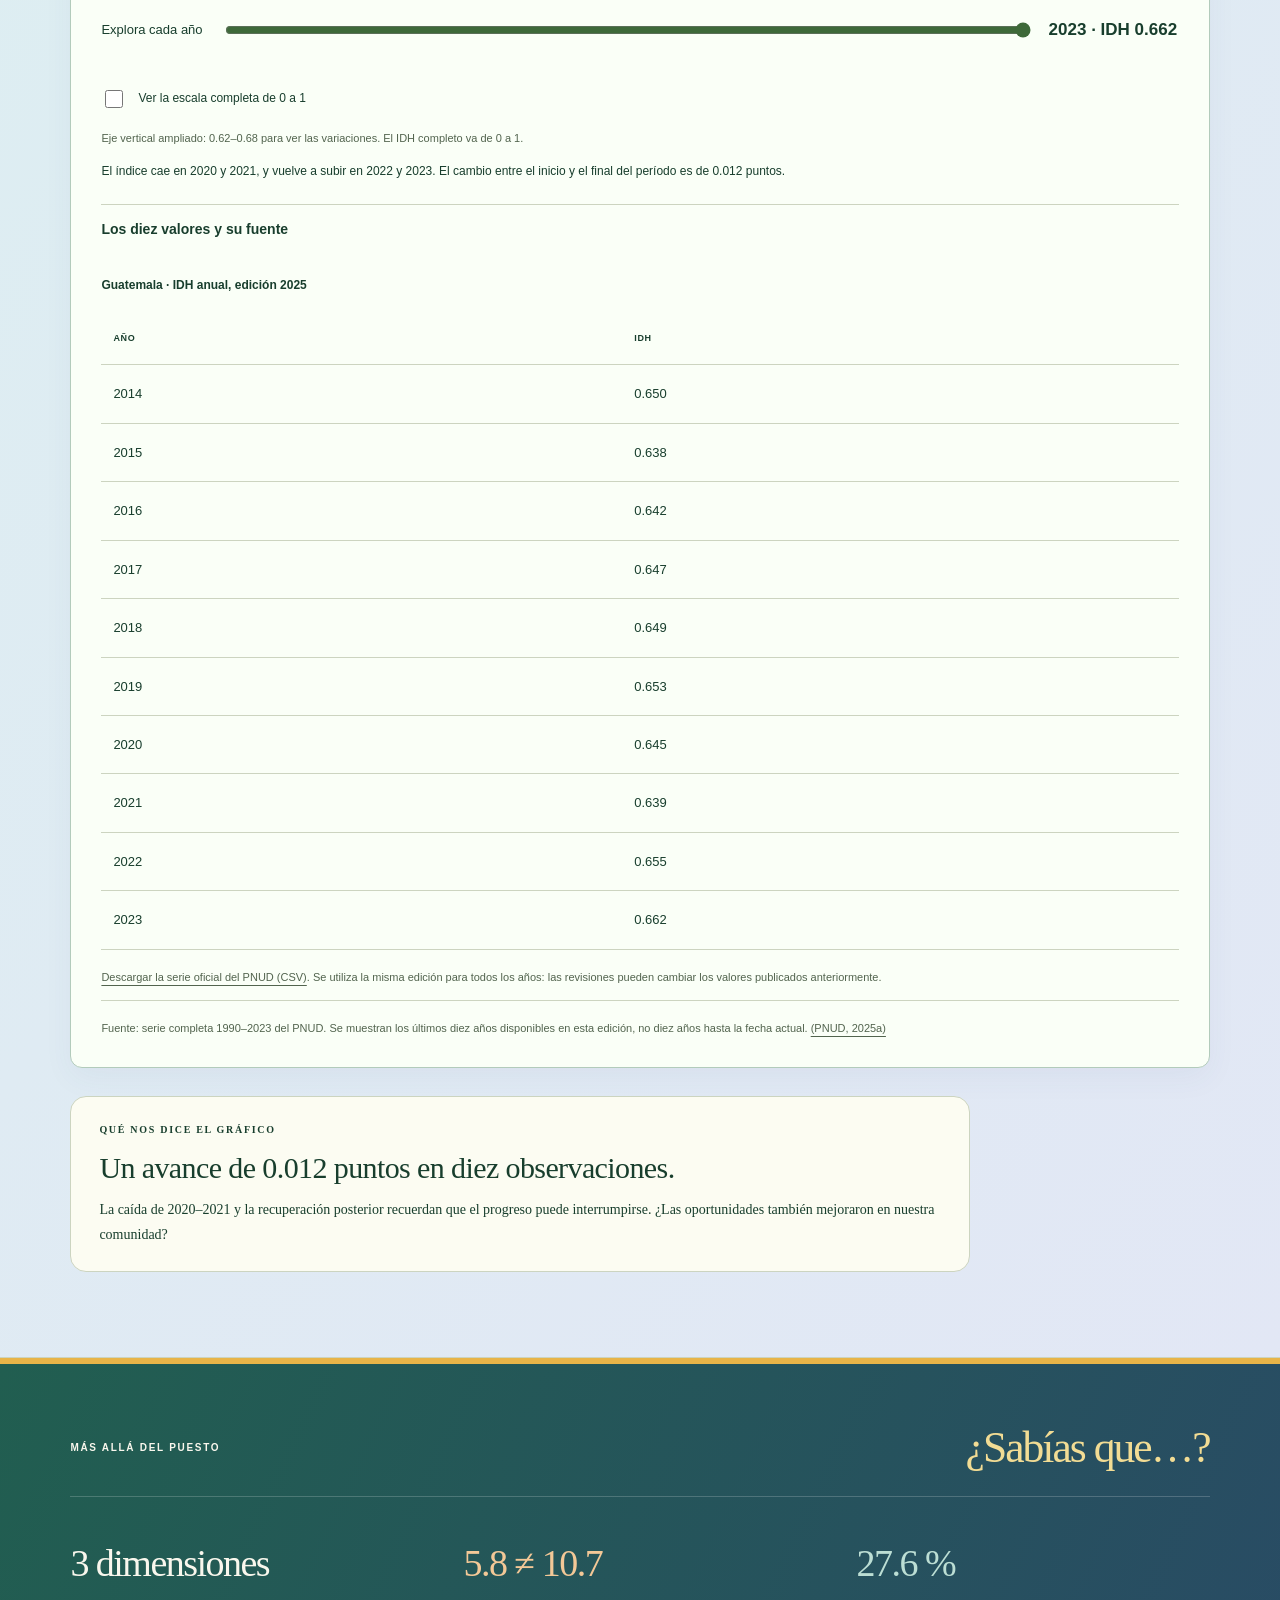
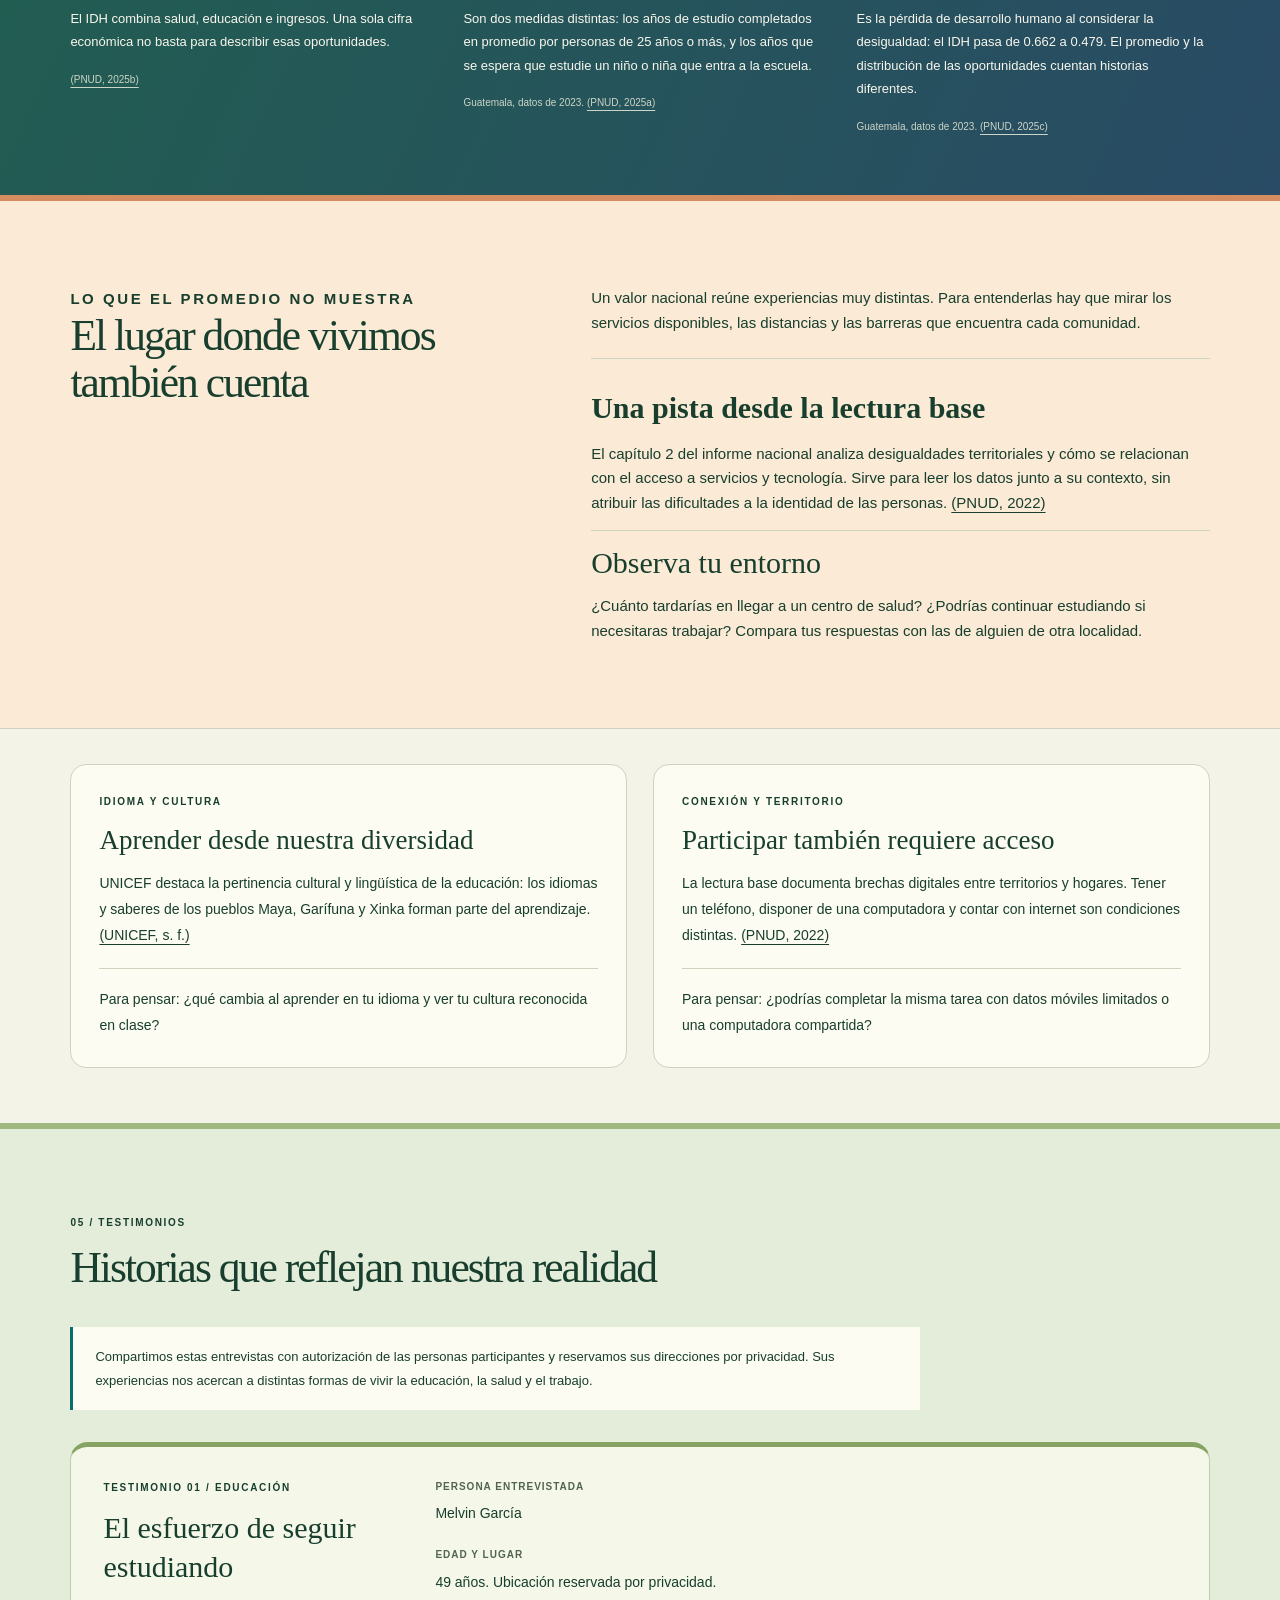
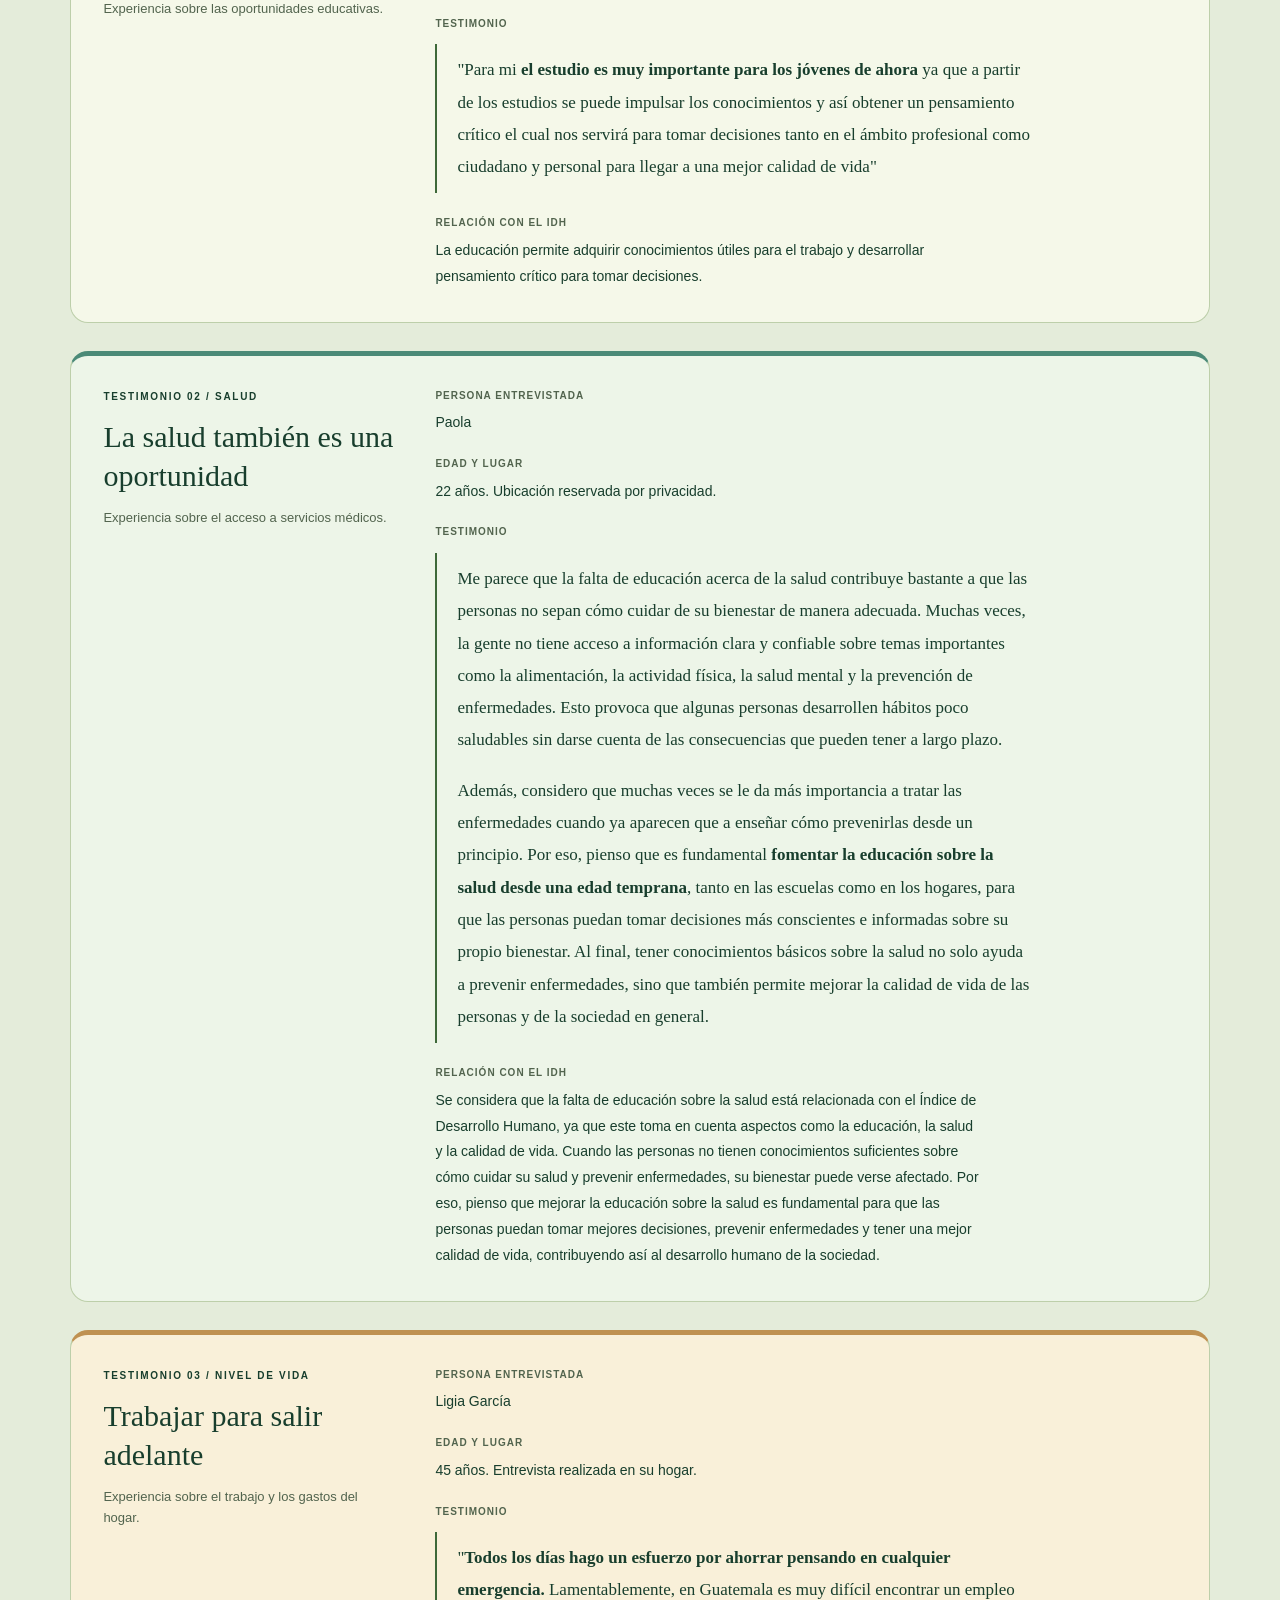
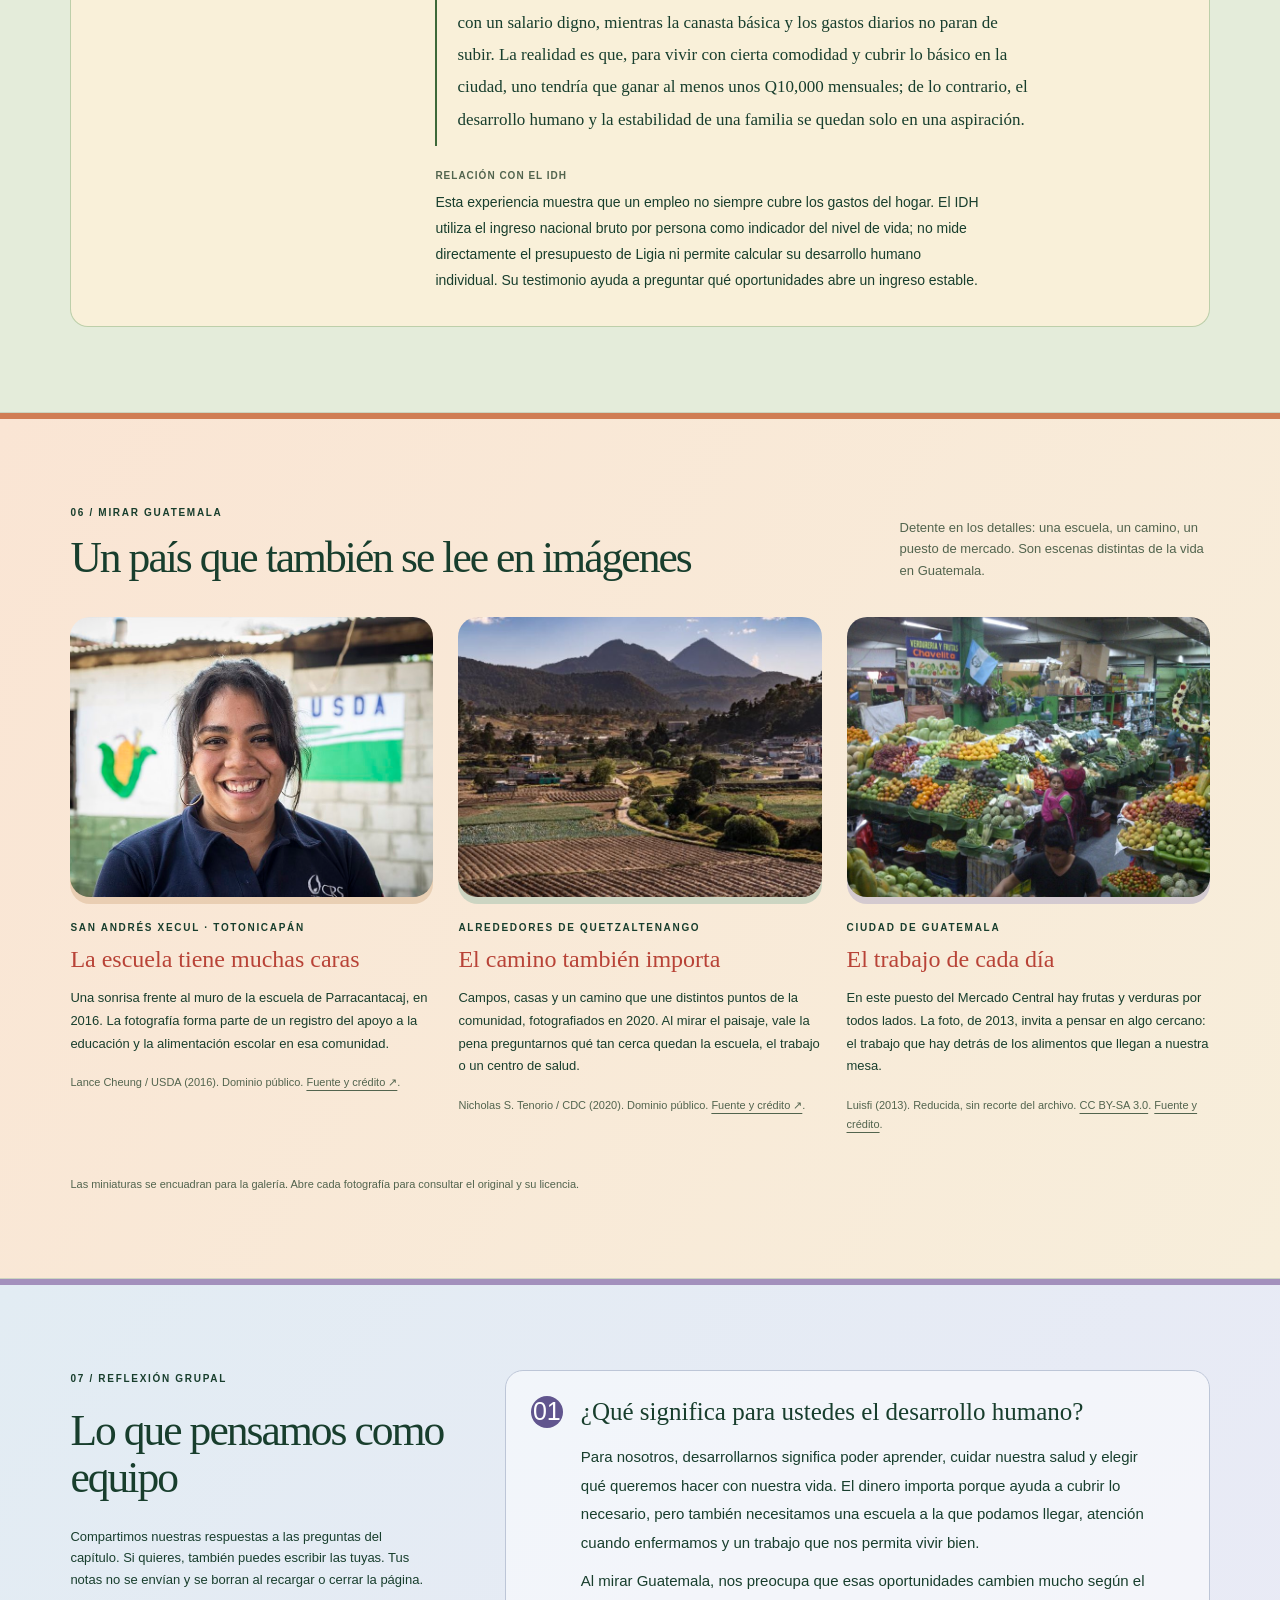
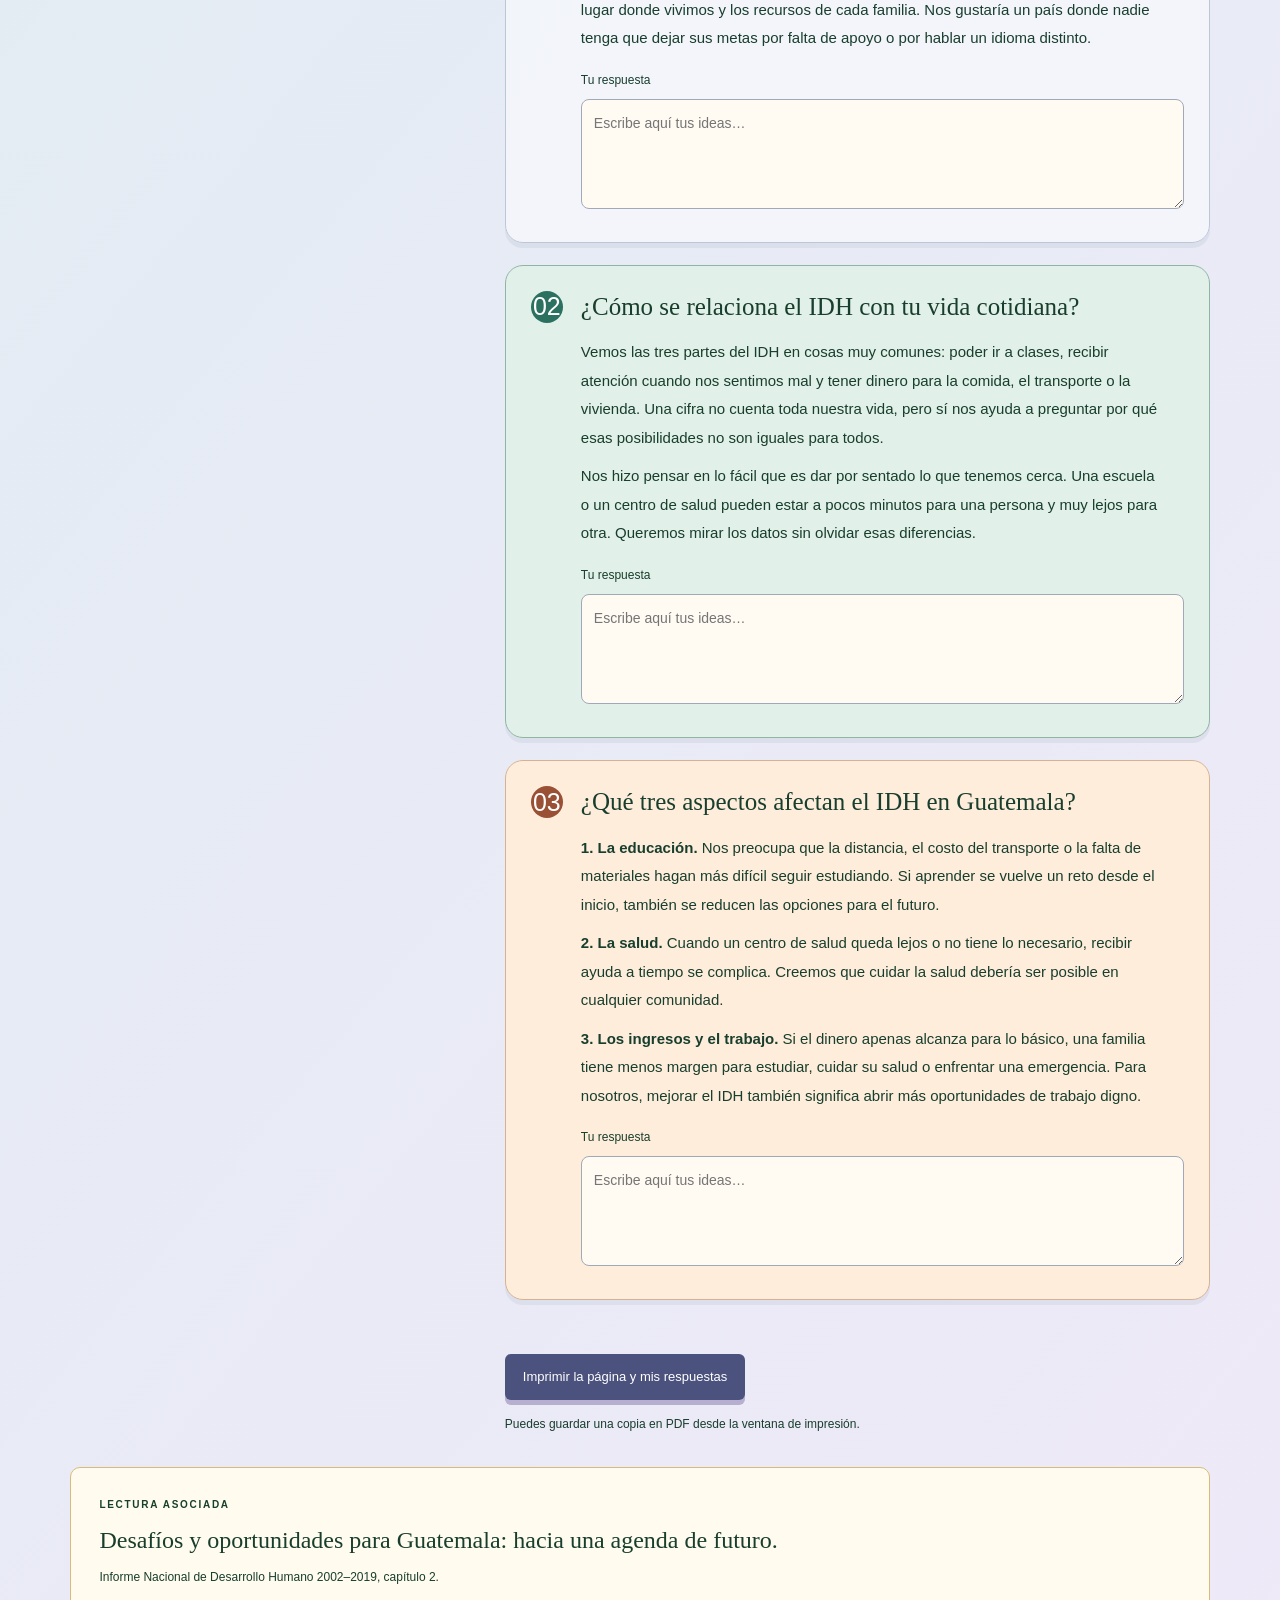
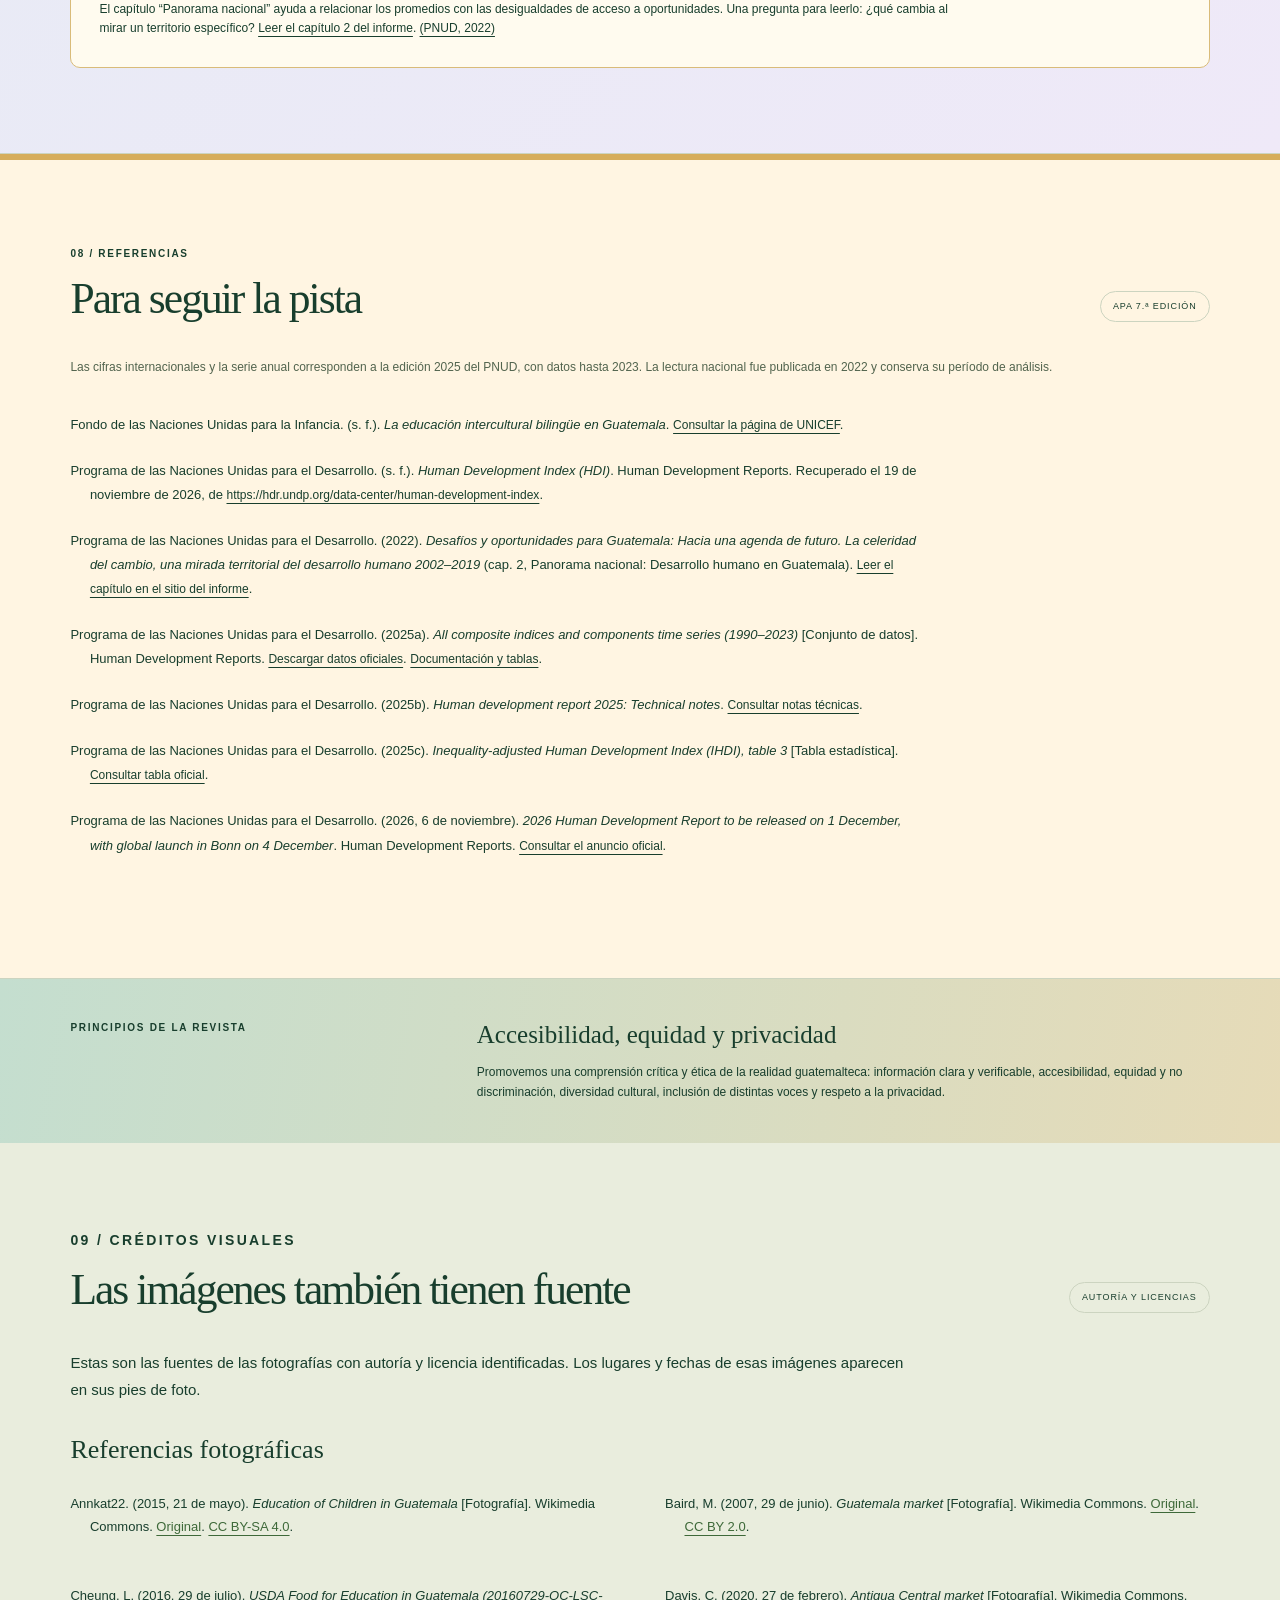
==== commit 547f6d5e: "Quitar aclaración interna del testimonio" ====
--- a/index.html
+++ b/index.html
@@ -151,7 +151,7 @@
 <p>Experiencia sobre el acceso a servicios médicos.</p>
 <dl>
 <dt>Persona entrevistada</dt>
-<dd>Paola (nombre de pila)</dd>
+<dd>Paola</dd>
 <dt>Edad y lugar</dt>
 <dd>22 años. Ubicación reservada por privacidad.</dd>
 <dt>Testimonio</dt>
